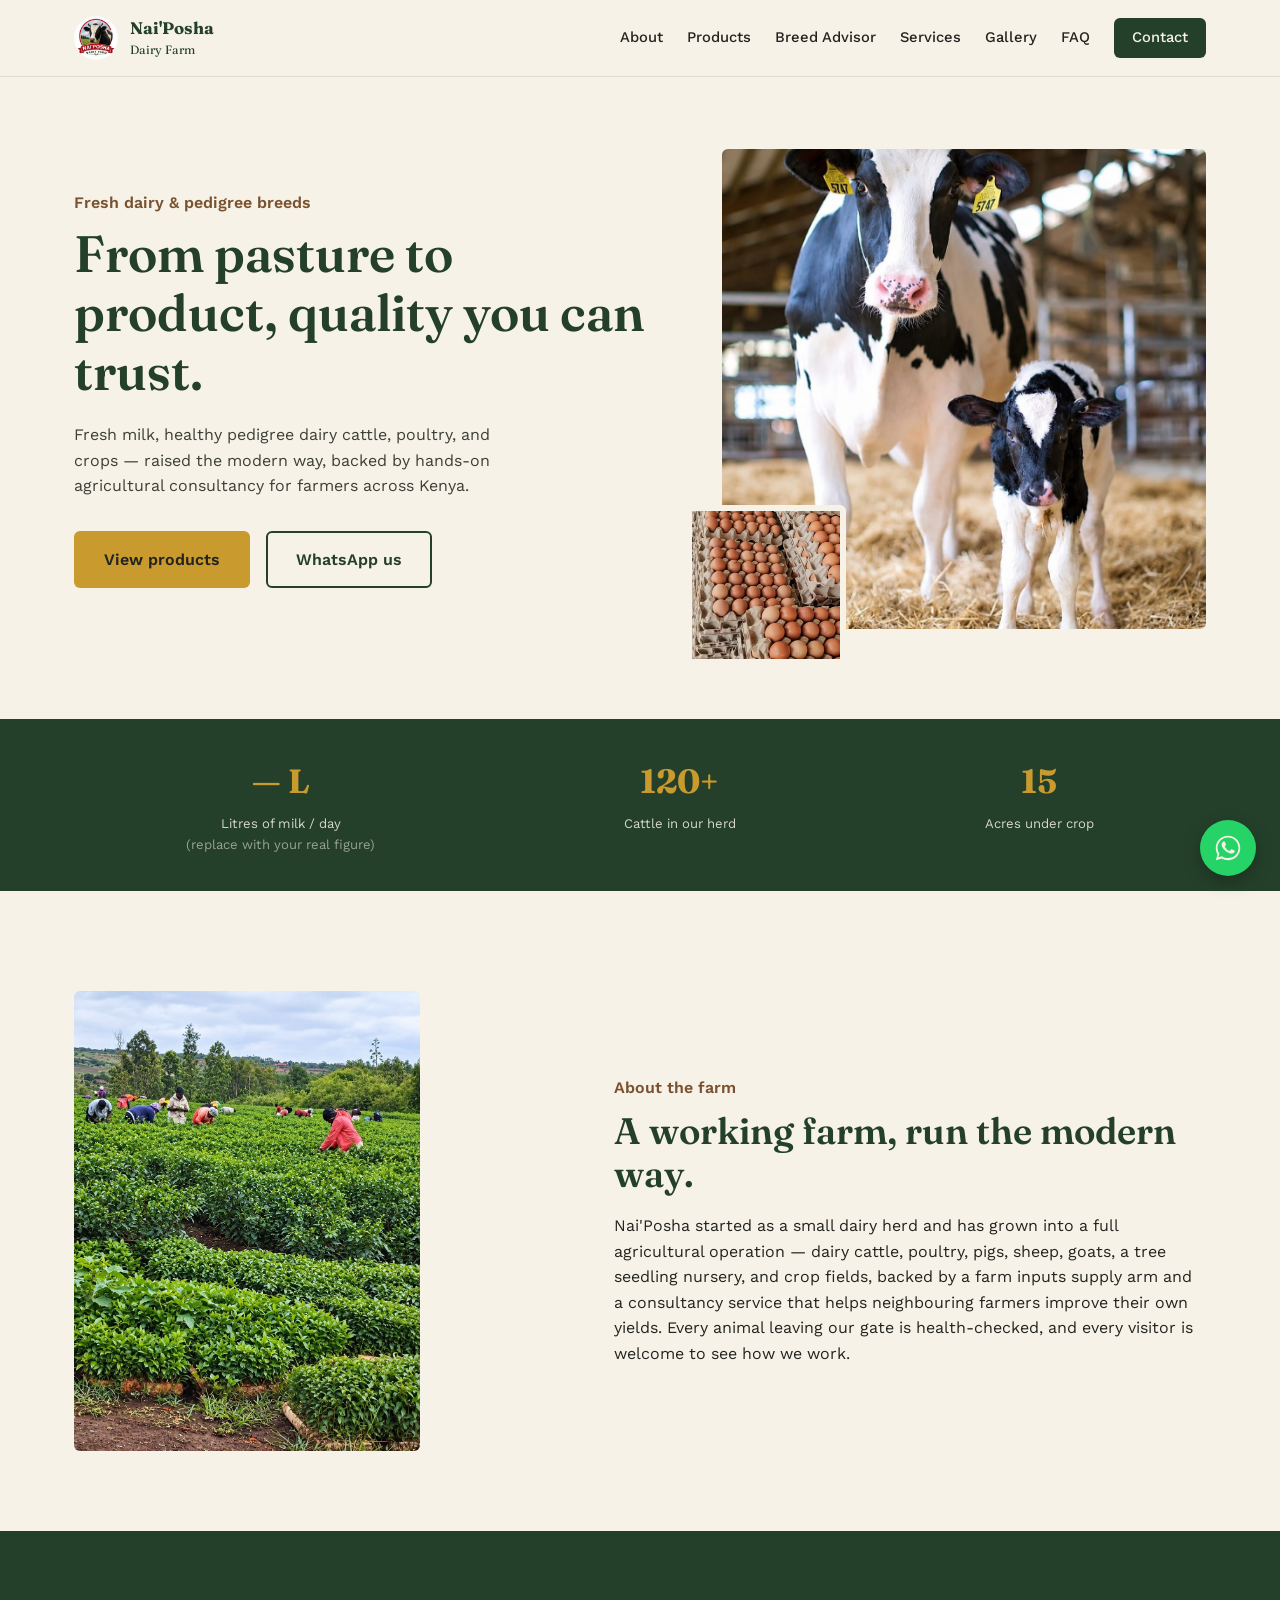
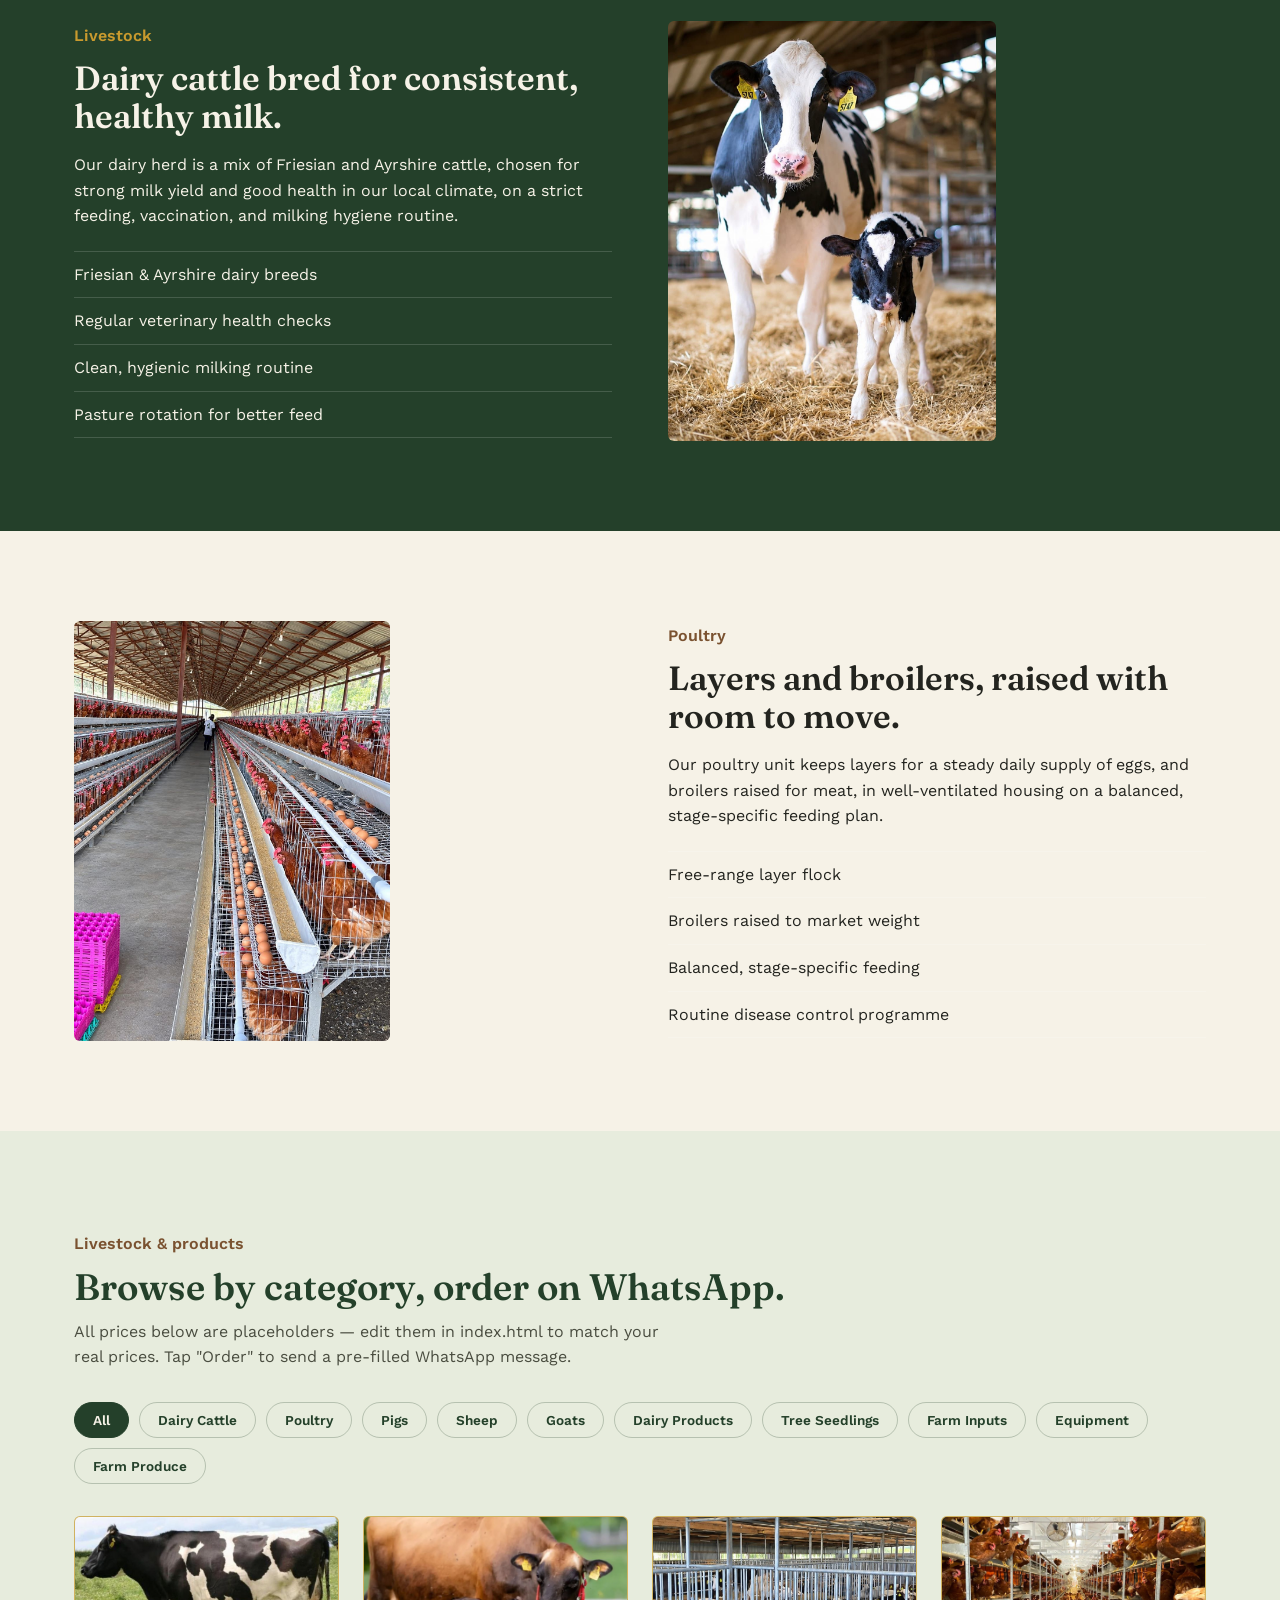
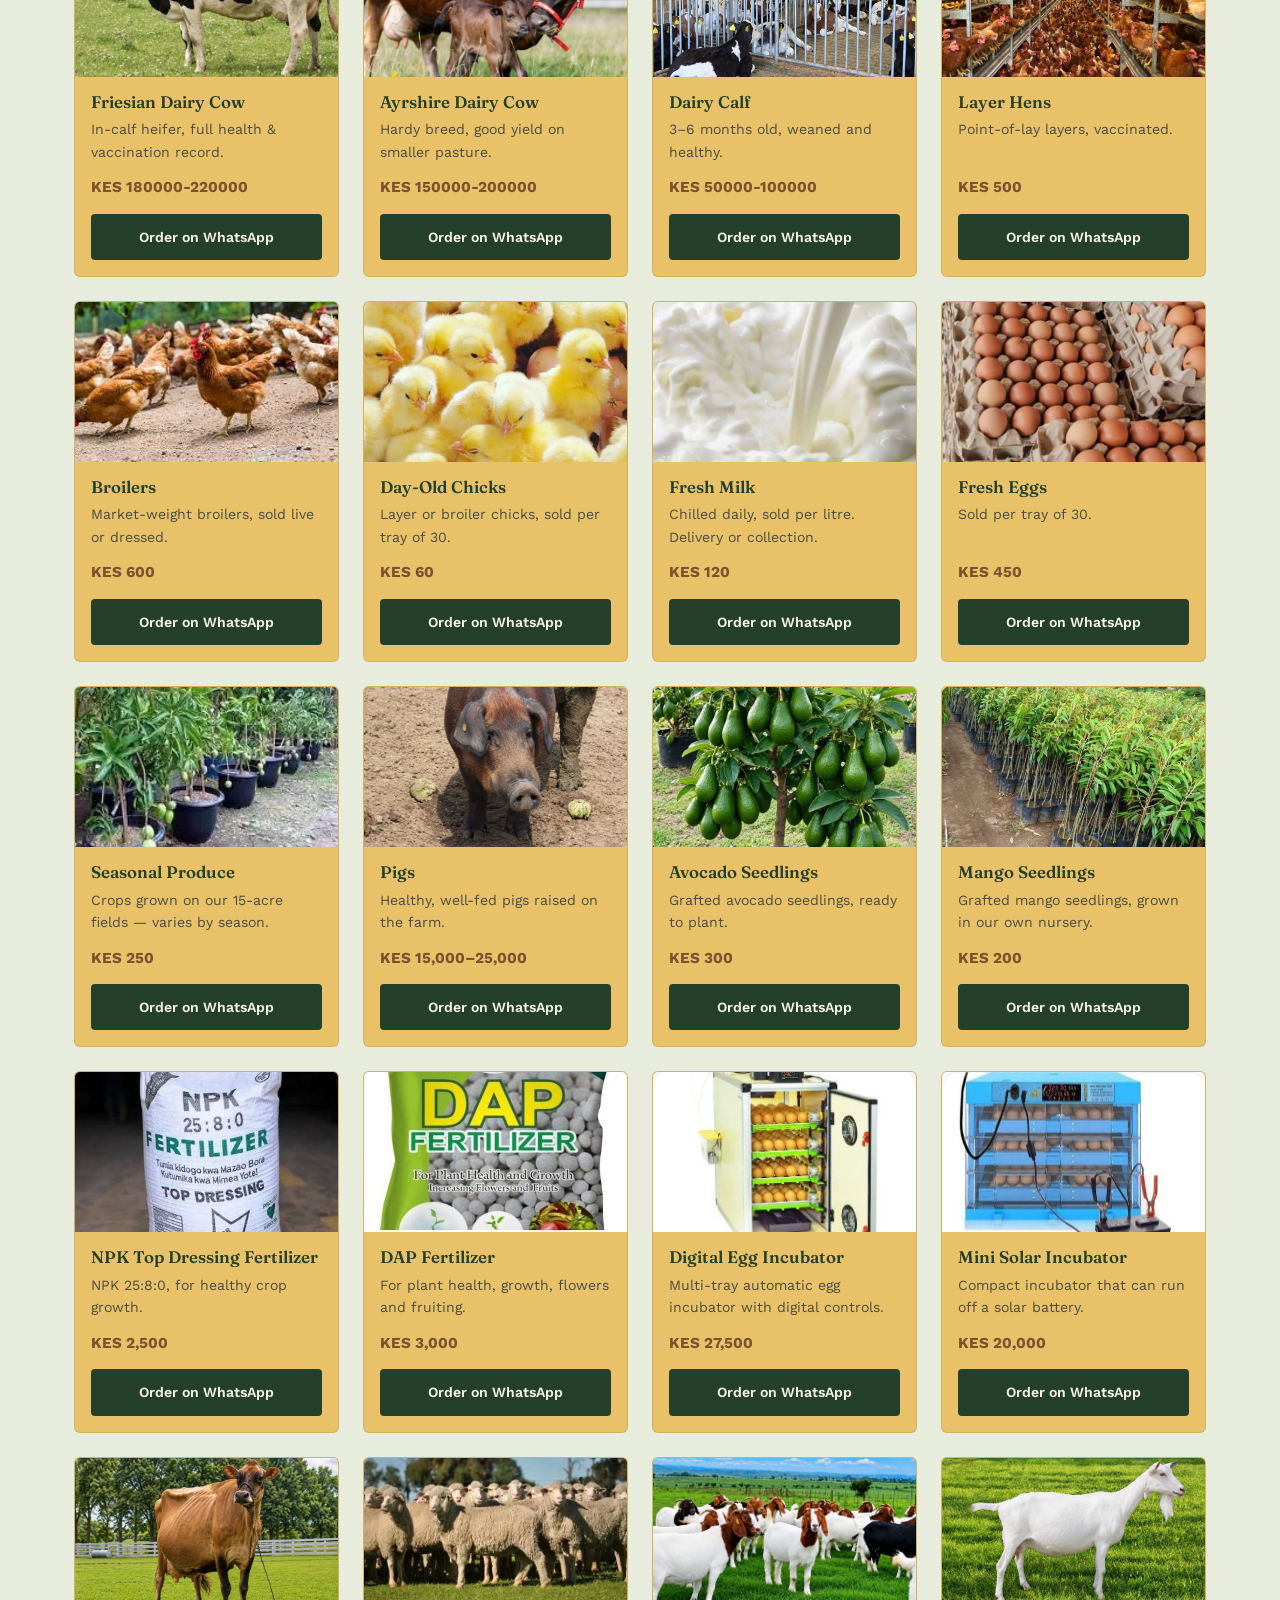
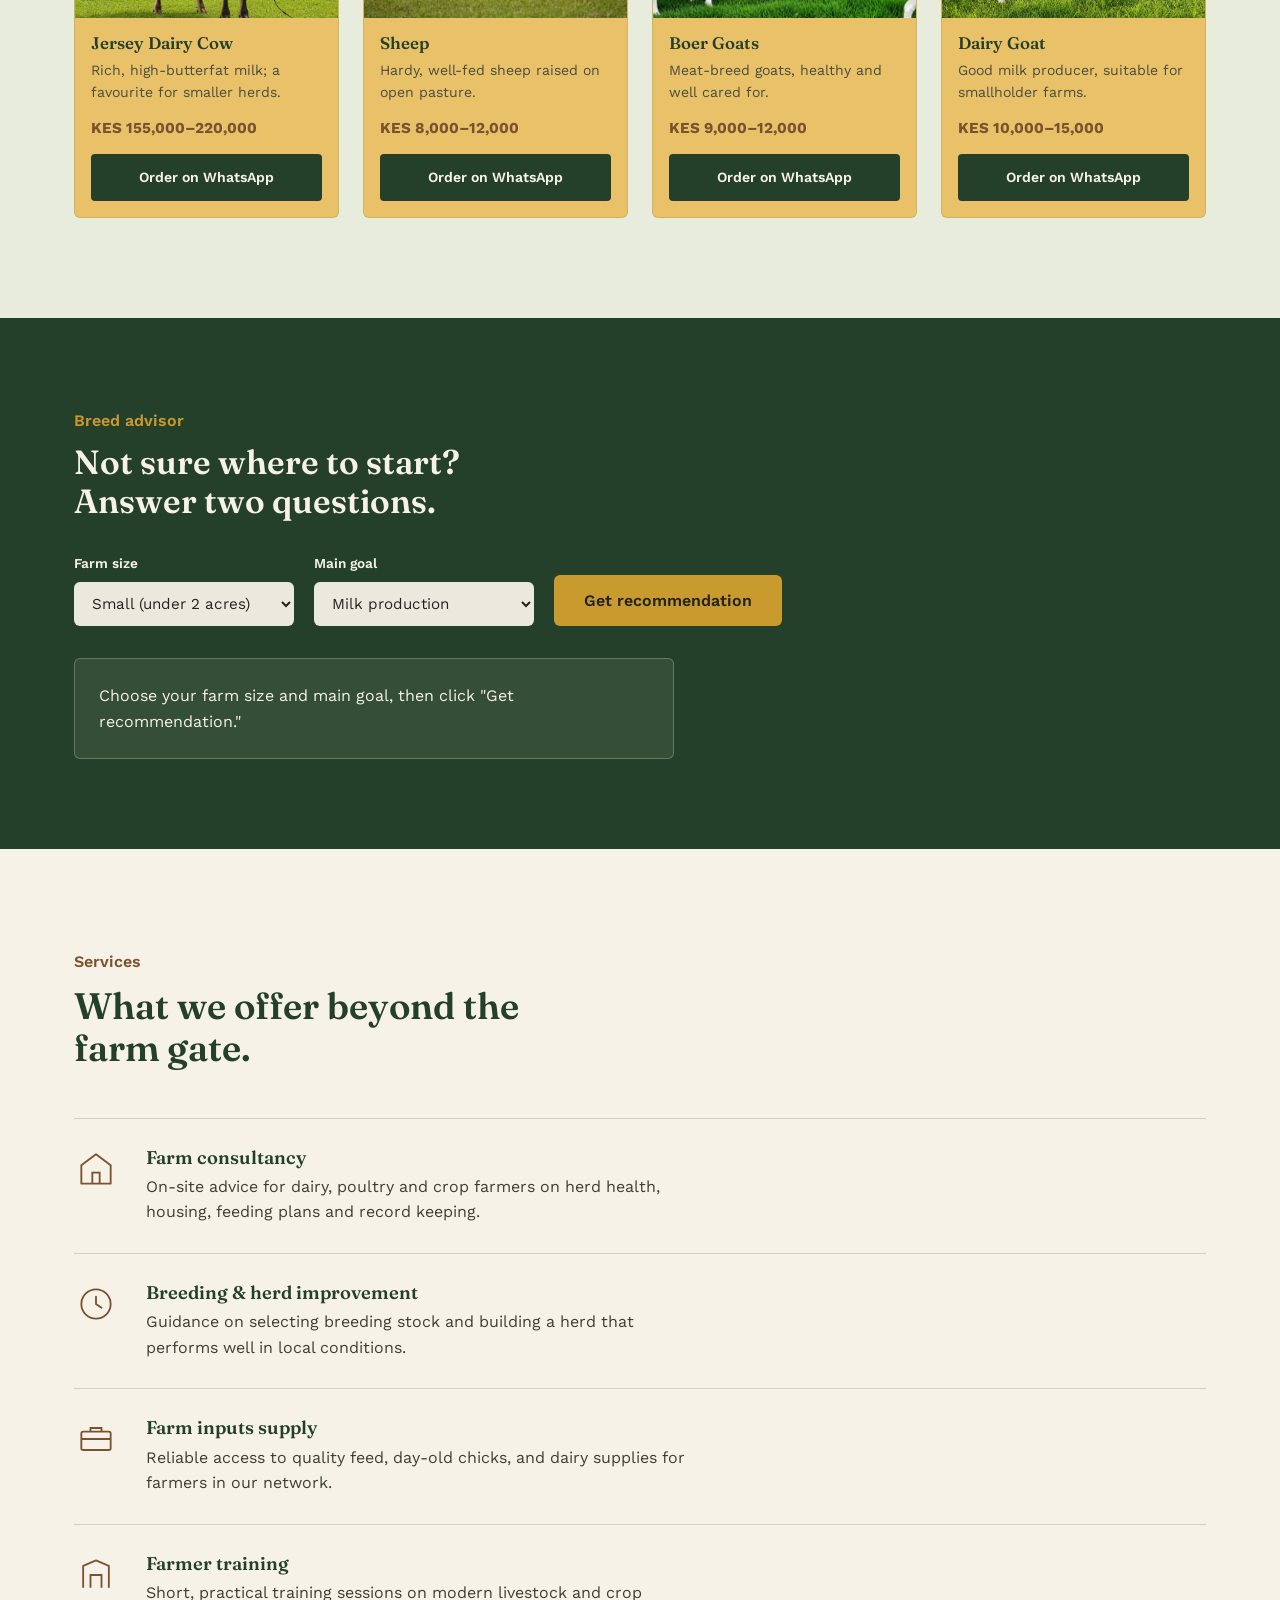
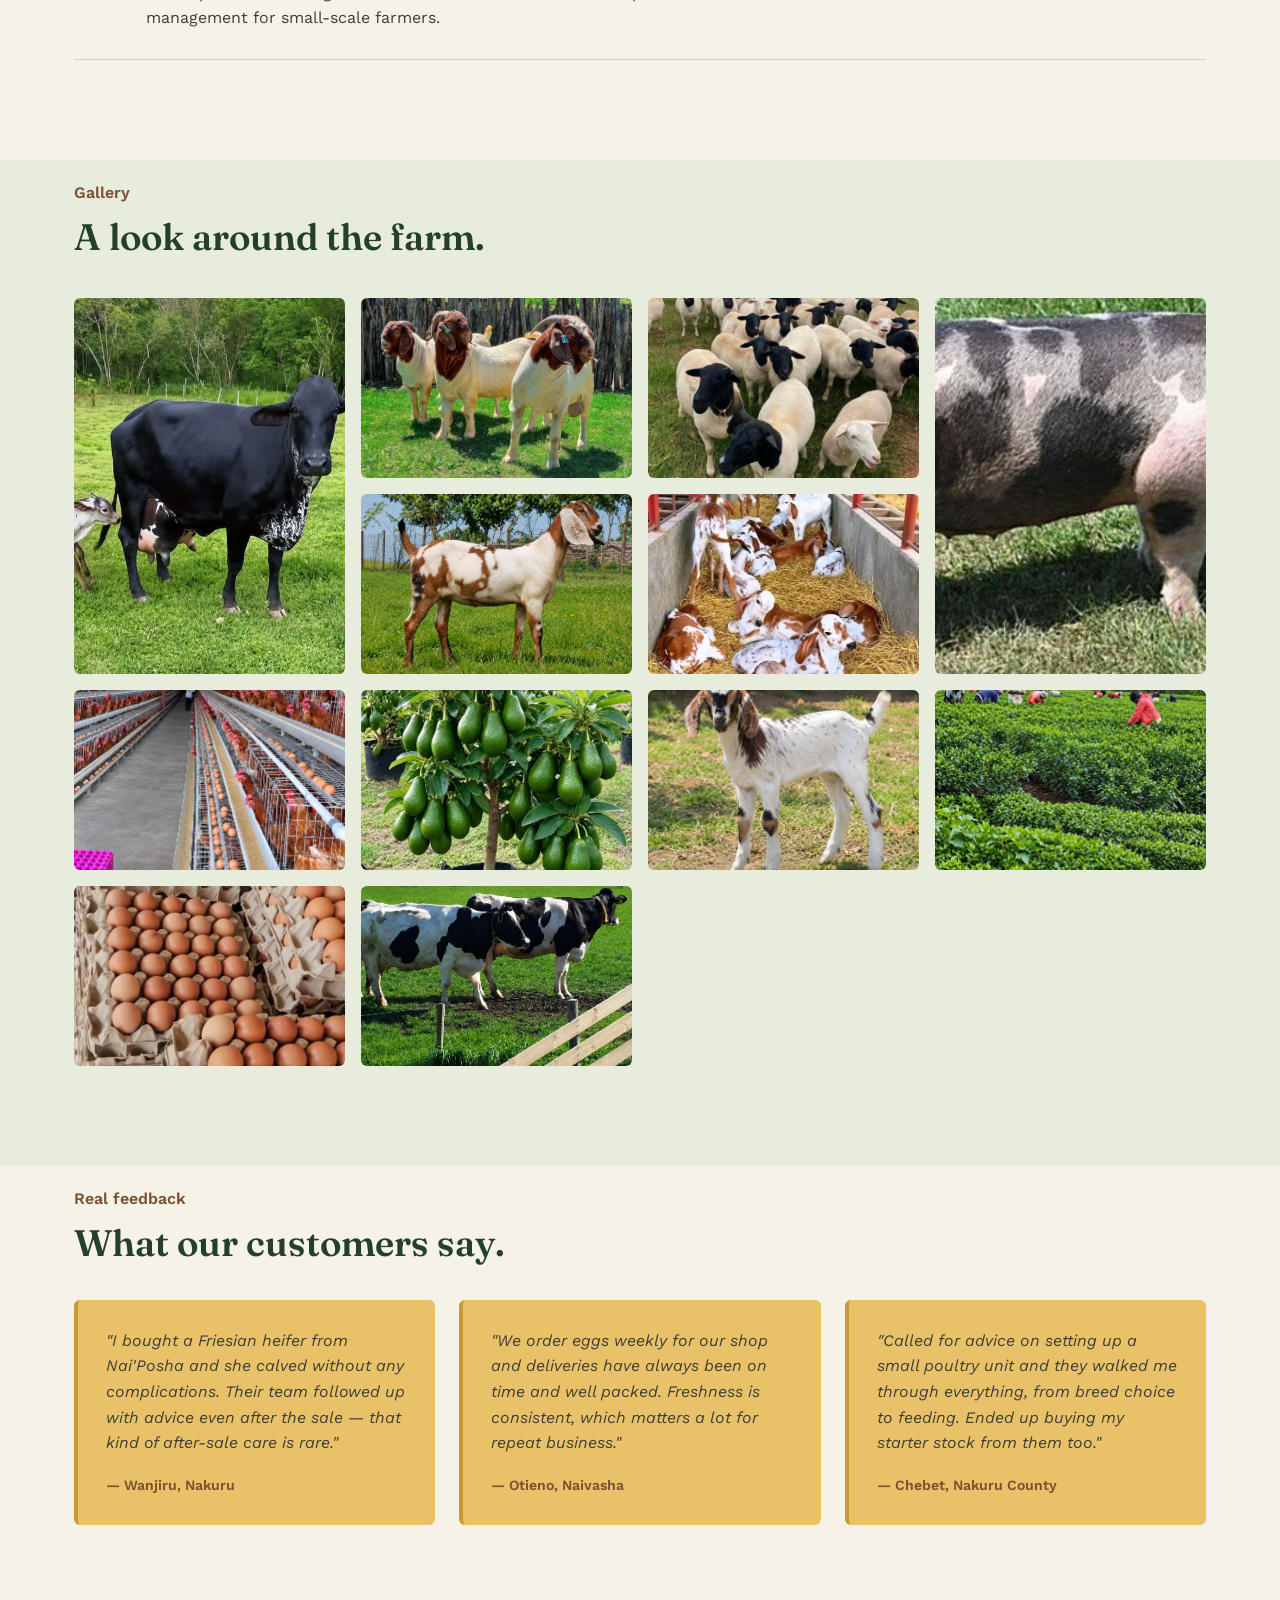
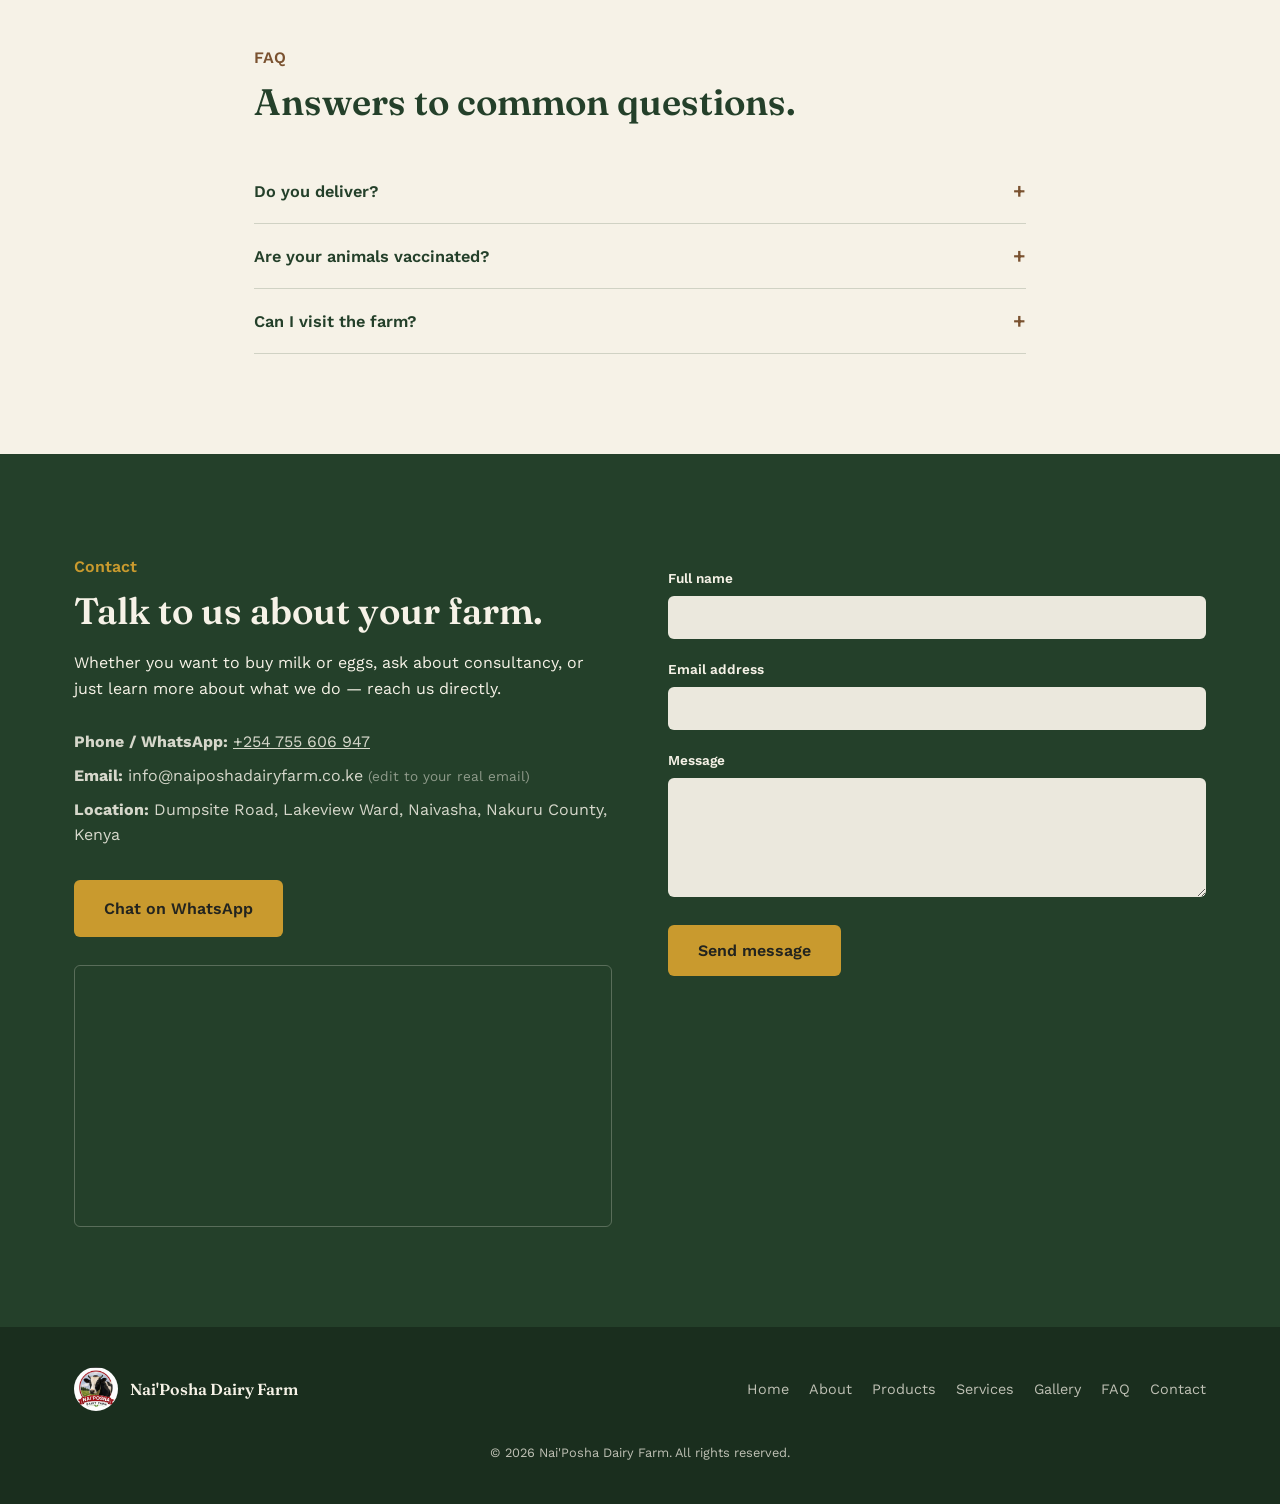
==== index.html @ 7bdbf653 "Add files via upload final update: prices, testimonials, new colors, owner login removed" ====
<!DOCTYPE html>
<html lang="en">
<head>
  <meta charset="UTF-8">
  <meta name="viewport" content="width=device-width, initial-scale=1.0">
  <title>Nai'Posha Dairy Farm — Dairy, Livestock, Poultry & Agricultural Consultancy</title>
  <meta name="description" content="Nai'Posha Dairy Farm: fresh dairy products, pedigree cattle, poultry and agricultural consultancy in Kenya.">

  <link rel="preconnect" href="https://fonts.googleapis.com">
  <link href="https://fonts.googleapis.com/css2?family=Fraunces:opsz,wght@9..144,400;9..144,600;9..144,700&family=Work+Sans:wght@400;500;600&display=swap" rel="stylesheet">

  <link rel="stylesheet" href="styles.css">
  <link rel="icon" type="image/jpeg" href="images/logo.jpg">
</head>
<body>

  <!-- ============ NAVIGATION ============ -->
  <header class="nav" id="nav">
    <div class="nav-inner">
      <a href="#home" class="brand">
        <img src="images/logo.jpg" alt="Nai'Posha Dairy Farm logo" class="brand-logo">
        <span class="brand-name">Nai'Posha<br><small>Dairy Farm</small></span>
      </a>

      <button class="nav-toggle" id="navToggle" aria-label="Open menu" aria-expanded="false">
        <span></span><span></span><span></span>
      </button>

      <nav class="nav-links" id="navLinks">
        <a href="#about">About</a>
        <a href="#products">Products</a>
        <a href="#advisor">Breed Advisor</a>
        <a href="#services">Services</a>
        <a href="#gallery">Gallery</a>
        <a href="#faq">FAQ</a>
        <a href="#contact" class="nav-cta">Contact</a>
      </nav>
    </div>
  </header>

  <!-- ============ HERO + STATS ============ -->
  <section id="home" class="hero">
    <div class="hero-inner">
      <div class="hero-text">
        <p class="kicker">Fresh dairy &amp; pedigree breeds</p>
        <h1>From pasture to product, quality you can trust.</h1>
        <p class="hero-sub">
          Fresh milk, healthy pedigree dairy cattle, poultry, and crops &mdash;
          raised the modern way, backed by hands-on agricultural consultancy for
          farmers across Kenya.
        </p>
        <div class="hero-actions">
          <a href="#products" class="btn btn-primary">View products</a>
          <a href="https://wa.me/254755606947?text=Hi%20Nai'Posha%2C%20I%27d%20like%20to%20enquire" class="btn btn-ghost" target="_blank" rel="noopener">WhatsApp us</a>
        </div>
      </div>

      <div class="hero-media">
        <div class="hero-slideshow" id="heroSlideshow">
          <img class="hero-slide active" src="images/cow-and-calf.jpg" alt="Dairy cow and her calf at Nai'Posha">
          <img class="hero-slide" src="images/poultry-house.jpg" alt="Modern layer poultry house at Nai'Posha">
          <img class="hero-slide" src="images/calf-pen.jpg" alt="Healthy calves resting at Nai'Posha">
          <img class="hero-slide" src="images/hens.jpg" alt="Free-range hens on the farm">
        </div>
        <img class="hero-img-small" src="images/eggs-trays.jpg" alt="Fresh eggs from the farm">
      </div>
    </div>

    <!-- Stats bar: placeholder numbers, clearly marked to edit -->
    <div class="stats-bar">
      <div class="stats-inner">
        <div class="stat-block">
          <span class="stat-num">— L</span>
          <span class="stat-label">Litres of milk / day<br><em>(replace with your real figure)</em></span>
        </div>
        <div class="stat-block">
          <span class="stat-num">120+</span>
          <span class="stat-label">Cattle in our herd</span>
        </div>
        <div class="stat-block">
          <span class="stat-num">15</span>
          <span class="stat-label">Acres under crop</span>
        </div>
      </div>
    </div>
  </section>

  <!-- ============ ABOUT ============ -->
  <section id="about" class="about">
    <div class="about-inner">
      <div class="about-media">
        <img src="images/tea-crop-field.jpg" alt="Farm workers tending crops at Nai'Posha">
      </div>
      <div class="about-text">
        <p class="kicker">About the farm</p>
        <h2>A working farm, run the modern way.</h2>
        <p>
          Nai'Posha started as a small dairy herd and has grown into a full
          agricultural operation &mdash; dairy cattle, poultry, pigs, sheep,
          goats, a tree seedling nursery, and crop fields, backed by a farm
          inputs supply arm and a consultancy service that helps
          neighbouring farmers improve their own yields. Every animal
          leaving our gate is health-checked, and every visitor is welcome
          to see how we work.
        </p>
      </div>
    </div>
  </section>

  <!-- ============ LIVESTOCK (dark band) ============ -->
  <section id="livestock" class="band band-dark">
    <div class="band-inner reverse">
      <div class="band-media">
        <img src="images/cow-and-calf.jpg" alt="Nai'Posha dairy cow with her calf">
      </div>
      <div class="band-text">
        <p class="kicker kicker-light">Livestock</p>
        <h2>Dairy cattle bred for consistent, healthy milk.</h2>
        <p>
          Our dairy herd is a mix of Friesian and Ayrshire cattle, chosen for strong
          milk yield and good health in our local climate, on a strict feeding,
          vaccination, and milking hygiene routine.
        </p>
        <ul class="feature-list">
          <li>Friesian &amp; Ayrshire dairy breeds</li>
          <li>Regular veterinary health checks</li>
          <li>Clean, hygienic milking routine</li>
          <li>Pasture rotation for better feed</li>
        </ul>
      </div>
    </div>
  </section>

  <!-- ============ POULTRY ============ -->
  <section id="poultry" class="band">
    <div class="band-inner">
      <div class="band-media">
        <img src="images/poultry-house.jpg" alt="Nai'Posha layer poultry house">
      </div>
      <div class="band-text">
        <p class="kicker">Poultry</p>
        <h2>Layers and broilers, raised with room to move.</h2>
        <p>
          Our poultry unit keeps layers for a steady daily supply of eggs, and
          broilers raised for meat, in well-ventilated housing on a balanced,
          stage-specific feeding plan.
        </p>
        <ul class="feature-list">
          <li>Free-range layer flock</li>
          <li>Broilers raised to market weight</li>
          <li>Balanced, stage-specific feeding</li>
          <li>Routine disease control programme</li>
        </ul>
      </div>
    </div>
  </section>

  <!-- ============ PRODUCTS ============ -->
  <section id="products" class="products">
    <div class="products-inner">
      <p class="kicker">Livestock &amp; products</p>
      <h2>Browse by category, order on WhatsApp.</h2>
      <p class="section-lead">All prices below are placeholders &mdash; edit them in index.html to match your real prices. Tap "Order" to send a pre-filled WhatsApp message.</p>

      <!-- Category filter tabs -->
      <div class="filter-tabs" id="filterTabs">
        <button class="filter-tab active" data-filter="all">All</button>
        <button class="filter-tab" data-filter="cattle">Dairy Cattle</button>
        <button class="filter-tab" data-filter="poultry">Poultry</button>
        <button class="filter-tab" data-filter="pigs">Pigs</button>
        <button class="filter-tab" data-filter="sheep">Sheep</button>
        <button class="filter-tab" data-filter="goats">Goats</button>
        <button class="filter-tab" data-filter="dairy">Dairy Products</button>
        <button class="filter-tab" data-filter="seedlings">Tree Seedlings</button>
        <button class="filter-tab" data-filter="inputs">Farm Inputs</button>
        <button class="filter-tab" data-filter="equipment">Equipment</button>
        <button class="filter-tab" data-filter="produce">Farm Produce</button>
      </div>

      <div class="product-grid" id="productGrid">

        <div class="product-card" data-category="cattle">
          <img src="images/cow-friesian.jpg" alt="Friesian dairy cow">
          <div class="product-body">
            <h3>Friesian Dairy Cow</h3>
            <p>In-calf heifer, full health &amp; vaccination record.</p>
            <span class="product-price">KES 180000-220000</span>
            <a href="https://wa.me/254755606947?text=Hi%2C%20I%27d%20like%20to%20enquire%20about%20a%20Friesian%20dairy%20cow" target="_blank" rel="noopener" class="product-link">Order on WhatsApp</a>
          </div>
        </div>

        <div class="product-card" data-category="cattle">
          <img src="images/cow-ayrshire.jpg" alt="Ayrshire dairy cow">
          <div class="product-body">
            <h3>Ayrshire Dairy Cow</h3>
            <p>Hardy breed, good yield on smaller pasture.</p>
            <span class="product-price">KES 150000-200000</span>
            <a href="https://wa.me/254755606947?text=Hi%2C%20I%27d%20like%20to%20enquire%20about%20an%20Ayrshire%20dairy%20cow" target="_blank" rel="noopener" class="product-link">Order on WhatsApp</a>
          </div>
        </div>

        <div class="product-card" data-category="cattle">
          <img src="images/calf-pen.jpg" alt="Dairy calves">
          <div class="product-body">
            <h3>Dairy Calf</h3>
            <p>3&ndash;6 months old, weaned and healthy.</p>
            <span class="product-price">KES 50000-100000</span>
            <a href="https://wa.me/254755606947?text=Hi%2C%20I%27d%20like%20to%20enquire%20about%20a%20dairy%20calf" target="_blank" rel="noopener" class="product-link">Order on WhatsApp</a>
          </div>
        </div>

        <div class="product-card" data-category="poultry">
          <img src="images/hens.jpg" alt="Layer chickens">
          <div class="product-body">
            <h3>Layer Hens</h3>
            <p>Point-of-lay layers, vaccinated.</p>
            <span class="product-price">KES 500</span>
            <a href="https://wa.me/254755606947?text=Hi%2C%20I%27d%20like%20to%20order%20layer%20hens" target="_blank" rel="noopener" class="product-link">Order on WhatsApp</a>
          </div>
        </div>

        <div class="product-card" data-category="poultry">
          <img src="images/broilers.jpg" alt="Broiler chickens">
          <div class="product-body">
            <h3>Broilers</h3>
            <p>Market-weight broilers, sold live or dressed.</p>
            <span class="product-price">KES 600</span>
            <a href="https://wa.me/254755606947?text=Hi%2C%20I%27d%20like%20to%20order%20broilers" target="_blank" rel="noopener" class="product-link">Order on WhatsApp</a>
          </div>
        </div>

        <div class="product-card" data-category="poultry">
          <img src="images/chicks.jpg" alt="Day-old chicks">
          <div class="product-body">
            <h3>Day-Old Chicks</h3>
            <p>Layer or broiler chicks, sold per tray of 30.</p>
            <span class="product-price">KES 60</span>
            <a href="https://wa.me/254755606947?text=Hi%2C%20I%27d%20like%20to%20order%20day-old%20chicks" target="_blank" rel="noopener" class="product-link">Order on WhatsApp</a>
          </div>
        </div>

        <div class="product-card" data-category="dairy">
          <img src="images/milk.jpg" alt="Fresh milk">
          <div class="product-body">
            <h3>Fresh Milk</h3>
            <p>Chilled daily, sold per litre. Delivery or collection.</p>
            <span class="product-price">KES 120</span>
            <a href="https://wa.me/254755606947?text=Hi%2C%20I%27d%20like%20to%20order%20fresh%20milk" target="_blank" rel="noopener" class="product-link">Order on WhatsApp</a>
          </div>
        </div>

        <div class="product-card" data-category="dairy">
          <img src="images/eggs-trays.jpg" alt="Fresh eggs by the tray">
          <div class="product-body">
            <h3>Fresh Eggs</h3>
            <p>Sold per tray of 30.</p>
            <span class="product-price">KES 450</span>
            <a href="https://wa.me/254755606947?text=Hi%2C%20I%27d%20like%20to%20order%20eggs" target="_blank" rel="noopener" class="product-link">Order on WhatsApp</a>
          </div>
        </div>

        <div class="product-card" data-category="produce">
          <img src="images/crop-field.webp" alt="Seasonal farm produce">
          <div class="product-body">
            <h3>Seasonal Produce</h3>
            <p>Crops grown on our 15-acre fields &mdash; varies by season.</p>
            <span class="product-price">KES 250</span>
            <a href="https://wa.me/254755606947?text=Hi%2C%20I%27d%20like%20to%20enquire%20about%20farm%20produce" target="_blank" rel="noopener" class="product-link">Order on WhatsApp</a>
          </div>
        </div>

        <div class="product-card" data-category="pigs">
          <img src="images/pig.jpg" alt="Farm pig">
          <div class="product-body">
            <h3>Pigs</h3>
            <p>Healthy, well-fed pigs raised on the farm.</p>
            <span class="product-price">KES 15,000&ndash;25,000</span>
            <a href="https://wa.me/254755606947?text=Hi%2C%20I%27d%20like%20to%20enquire%20about%20pigs" target="_blank" rel="noopener" class="product-link">Order on WhatsApp</a>
          </div>
        </div>

        <div class="product-card" data-category="seedlings">
          <img src="images/avocado-seedling.jpg" alt="Avocado seedling with fruit">
          <div class="product-body">
            <h3>Avocado Seedlings</h3>
            <p>Grafted avocado seedlings, ready to plant.</p>
            <span class="product-price">KES 300</span>
            <a href="https://wa.me/254755606947?text=Hi%2C%20I%27d%20like%20to%20order%20avocado%20seedlings" target="_blank" rel="noopener" class="product-link">Order on WhatsApp</a>
          </div>
        </div>

        <div class="product-card" data-category="seedlings">
          <img src="images/mango-seedlings-rows.jpg" alt="Mango seedlings in nursery bags">
          <div class="product-body">
            <h3>Mango Seedlings</h3>
            <p>Grafted mango seedlings, grown in our own nursery.</p>
            <span class="product-price">KES 200</span>
            <a href="https://wa.me/254755606947?text=Hi%2C%20I%27d%20like%20to%20order%20mango%20seedlings" target="_blank" rel="noopener" class="product-link">Order on WhatsApp</a>
          </div>
        </div>

        <div class="product-card" data-category="inputs">
          <img src="images/fertilizer-npk.jpg" alt="NPK top dressing fertilizer">
          <div class="product-body">
            <h3>NPK Top Dressing Fertilizer</h3>
            <p>NPK 25:8:0, for healthy crop growth.</p>
            <span class="product-price">KES 2,500</span>
            <a href="https://wa.me/254755606947?text=Hi%2C%20I%27d%20like%20to%20order%20NPK%20fertilizer" target="_blank" rel="noopener" class="product-link">Order on WhatsApp</a>
          </div>
        </div>

        <div class="product-card" data-category="inputs">
          <img src="images/fertilizer-dap.jpg" alt="DAP fertilizer">
          <div class="product-body">
            <h3>DAP Fertilizer</h3>
            <p>For plant health, growth, flowers and fruiting.</p>
            <span class="product-price">KES 3,000</span>
            <a href="https://wa.me/254755606947?text=Hi%2C%20I%27d%20like%20to%20order%20DAP%20fertilizer" target="_blank" rel="noopener" class="product-link">Order on WhatsApp</a>
          </div>
        </div>

        <div class="product-card" data-category="equipment">
          <img src="images/incubator-tray.jpg" alt="Digital egg incubator">
          <div class="product-body">
            <h3>Digital Egg Incubator</h3>
            <p>Multi-tray automatic egg incubator with digital controls.</p>
            <span class="product-price">KES 27,500</span>
            <a href="https://wa.me/254755606947?text=Hi%2C%20I%27d%20like%20to%20enquire%20about%20an%20egg%20incubator" target="_blank" rel="noopener" class="product-link">Order on WhatsApp</a>
          </div>
        </div>

        <div class="product-card" data-category="equipment">
          <img src="images/incubator-mini-solar.jpg" alt="Mini solar-powered incubator">
          <div class="product-body">
            <h3>Mini Solar Incubator</h3>
            <p>Compact incubator that can run off a solar battery.</p>
            <span class="product-price">KES 20,000</span>
            <a href="https://wa.me/254755606947?text=Hi%2C%20I%27d%20like%20to%20enquire%20about%20a%20mini%20solar%20incubator" target="_blank" rel="noopener" class="product-link">Order on WhatsApp</a>
          </div>
        </div>

        <div class="product-card" data-category="cattle">
          <img src="images/jersey-cow.jpg" alt="Jersey dairy cow">
          <div class="product-body">
            <h3>Jersey Dairy Cow</h3>
            <p>Rich, high-butterfat milk; a favourite for smaller herds.</p>
            <span class="product-price">KES 155,000&ndash;220,000</span>
            <a href="https://wa.me/254755606947?text=Hi%2C%20I%27d%20like%20to%20enquire%20about%20a%20Jersey%20dairy%20cow" target="_blank" rel="noopener" class="product-link">Order on WhatsApp</a>
          </div>
        </div>

        <div class="product-card" data-category="sheep">
          <img src="images/sheep-flock.jpg" alt="Sheep flock">
          <div class="product-body">
            <h3>Sheep</h3>
            <p>Hardy, well-fed sheep raised on open pasture.</p>
            <span class="product-price">KES 8,000&ndash;12,000</span>
            <a href="https://wa.me/254755606947?text=Hi%2C%20I%27d%20like%20to%20enquire%20about%20sheep" target="_blank" rel="noopener" class="product-link">Order on WhatsApp</a>
          </div>
        </div>

        <div class="product-card" data-category="goats">
          <img src="images/goats-herd-large.jpg" alt="Boer goats">
          <div class="product-body">
            <h3>Boer Goats</h3>
            <p>Meat-breed goats, healthy and well cared for.</p>
            <span class="product-price">KES 9,000&ndash;12,000</span>
            <a href="https://wa.me/254755606947?text=Hi%2C%20I%27d%20like%20to%20enquire%20about%20Boer%20goats" target="_blank" rel="noopener" class="product-link">Order on WhatsApp</a>
          </div>
        </div>

        <div class="product-card" data-category="goats">
          <img src="images/goat-white.jpg" alt="Dairy goat">
          <div class="product-body">
            <h3>Dairy Goat</h3>
            <p>Good milk producer, suitable for smallholder farms.</p>
            <span class="product-price">KES 10,000&ndash;15,000</span>
            <a href="https://wa.me/254755606947?text=Hi%2C%20I%27d%20like%20to%20enquire%20about%20a%20dairy%20goat" target="_blank" rel="noopener" class="product-link">Order on WhatsApp</a>
          </div>
        </div>

      </div>

      <p class="filter-empty" id="filterEmpty" hidden>No items in this category yet &mdash; add more product cards in index.html.</p>
    </div>
  </section>

  <!-- ============ BREED ADVISOR ============ -->
  <section id="advisor" class="advisor band-dark">
    <div class="advisor-inner">
      <p class="kicker kicker-light">Breed advisor</p>
      <h2>Not sure where to start? Answer two questions.</h2>

      <form class="advisor-form" id="advisorForm">
        <div class="advisor-field">
          <label>Farm size</label>
          <select id="farmSize">
            <option value="small">Small (under 2 acres)</option>
            <option value="medium">Medium (2–10 acres)</option>
            <option value="large">Large (over 10 acres)</option>
          </select>
        </div>

        <div class="advisor-field">
          <label>Main goal</label>
          <select id="farmGoal">
            <option value="milk">Milk production</option>
            <option value="meat">Meat production</option>
            <option value="eggs">Eggs / poultry income</option>
            <option value="starting">Just starting out</option>
          </select>
        </div>

        <button type="submit" class="btn btn-primary">Get recommendation</button>
      </form>

      <div class="advisor-result" id="advisorResult">
        Choose your farm size and main goal, then click "Get recommendation."
      </div>
    </div>
  </section>

  <!-- ============ SERVICES ============ -->
  <section id="services" class="services">
    <div class="services-inner">
      <p class="kicker">Services</p>
      <h2>What we offer beyond the farm gate.</h2>

      <div class="service-row">
        <svg class="service-icon" viewBox="0 0 48 48" fill="none"><path d="M8 40V20l16-12 16 12v20H8Z" stroke="currentColor" stroke-width="2" stroke-linejoin="round"/><path d="M20 40V28h8v12" stroke="currentColor" stroke-width="2"/></svg>
        <div>
          <h3>Farm consultancy</h3>
          <p>On-site advice for dairy, poultry and crop farmers on herd health, housing, feeding plans and record keeping.</p>
        </div>
      </div>

      <div class="service-row">
        <svg class="service-icon" viewBox="0 0 48 48" fill="none"><circle cx="24" cy="24" r="16" stroke="currentColor" stroke-width="2"/><path d="M24 16v8l6 4" stroke="currentColor" stroke-width="2" stroke-linecap="round"/></svg>
        <div>
          <h3>Breeding &amp; herd improvement</h3>
          <p>Guidance on selecting breeding stock and building a herd that performs well in local conditions.</p>
        </div>
      </div>

      <div class="service-row">
        <svg class="service-icon" viewBox="0 0 48 48" fill="none"><rect x="8" y="16" width="32" height="20" rx="2" stroke="currentColor" stroke-width="2"/><path d="M8 24h32M18 16v-4h12v4" stroke="currentColor" stroke-width="2"/></svg>
        <div>
          <h3>Farm inputs supply</h3>
          <p>Reliable access to quality feed, day-old chicks, and dairy supplies for farmers in our network.</p>
        </div>
      </div>

      <div class="service-row">
        <svg class="service-icon" viewBox="0 0 48 48" fill="none"><path d="M10 38V14l14-6 14 6v24" stroke="currentColor" stroke-width="2" stroke-linejoin="round"/><path d="M18 38V24h12v14" stroke="currentColor" stroke-width="2"/></svg>
        <div>
          <h3>Farmer training</h3>
          <p>Short, practical training sessions on modern livestock and crop management for small-scale farmers.</p>
        </div>
      </div>
    </div>
  </section>

  <!-- ============ GALLERY ============ -->
  <section id="gallery" class="gallery">
    <div class="gallery-inner">
      <p class="kicker">Gallery</p>
      <h2>A look around the farm.</h2>

      <div class="gallery-grid" id="galleryGrid">
        <button class="gallery-item span-tall"><img src="images/cow-calf-black.jpg" alt="Dairy cow with her calf"></button>
        <button class="gallery-item"><img src="images/goats-trio.jpg" alt="Boer goats"></button>
        <button class="gallery-item"><img src="images/sheep-dorper-flock.jpg" alt="Flock of Dorper sheep"></button>
        <button class="gallery-item span-tall"><img src="images/pig-spotted.jpg" alt="Spotted pig on the farm"></button>
        <button class="gallery-item"><img src="images/goat-brown-white.jpg" alt="Dairy goat"></button>
        <button class="gallery-item"><img src="images/calves-group.jpg" alt="Group of young calves resting"></button>
        <button class="gallery-item"><img src="images/poultry-house.jpg" alt="Layer poultry house"></button>
        <button class="gallery-item"><img src="images/avocado-seedling.jpg" alt="Avocado tree with fruit"></button>
        <button class="gallery-item"><img src="images/goat-kid.jpg" alt="Young goat kid"></button>
        <button class="gallery-item"><img src="images/tea-crop-field.jpg" alt="Farm workers tending crops"></button>
        <button class="gallery-item"><img src="images/eggs-trays.jpg" alt="Fresh eggs by the tray"></button>
        <button class="gallery-item"><img src="images/cattle-close-fence.jpg" alt="Dairy cattle at the fence line"></button>
      </div>
    </div>
  </section>

  <!-- ============ TESTIMONIALS (placeholder — replace with real reviews) ============ -->
  <section id="testimonials" class="testimonials">
    <div class="testimonials-inner">
      <p class="kicker">Real feedback</p>
      <h2>What our customers say.</h2>

      <!-- NOTE TO SELF: these are example quotes, not real customer reviews.
           Swap the text and names below for real feedback from your own
           customers as you collect it (a WhatsApp message can become a quote). -->
      <div class="testimonial-grid">
        <blockquote class="testimonial-card">
          <p>"I bought a Friesian heifer from Nai'Posha and she calved without any complications. Their team followed up with advice even after the sale — that kind of after-sale care is rare."</p>
          <cite>— Wanjiru, Nakuru</cite>
        </blockquote>
        <blockquote class="testimonial-card">
          <p>"We order eggs weekly for our shop and deliveries have always been on time and well packed. Freshness is consistent, which matters a lot for repeat business."</p>
          <cite>— Otieno, Naivasha</cite>
        </blockquote>
        <blockquote class="testimonial-card">
          <p>"Called for advice on setting up a small poultry unit and they walked me through everything, from breed choice to feeding. Ended up buying my starter stock from them too."</p>
          <cite>— Chebet, Nakuru County</cite>
        </blockquote>
      </div>
    </div>
  </section>

  <!-- ============ FAQ ============ -->
  <section id="faq" class="faq">
    <div class="faq-inner">
      <p class="kicker">FAQ</p>
      <h2>Answers to common questions.</h2>

      <div class="faq-item">
        <button class="faq-question">Do you deliver? <span class="faq-plus">+</span></button>
        <div class="faq-answer"><p>Edit this answer with your real delivery area and any costs involved.</p></div>
      </div>
      <div class="faq-item">
        <button class="faq-question">Are your animals vaccinated? <span class="faq-plus">+</span></button>
        <div class="faq-answer"><p>Edit this answer to describe your actual health and vaccination routine.</p></div>
      </div>
      <div class="faq-item">
        <button class="faq-question">Can I visit the farm? <span class="faq-plus">+</span></button>
        <div class="faq-answer"><p>Edit this answer with your real visiting hours or appointment process.</p></div>
      </div>
    </div>
  </section>

  <!-- ============ CONTACT ============ -->
  <section id="contact" class="contact band-dark">
    <div class="contact-inner">
      <div class="contact-text">
        <p class="kicker kicker-light">Contact</p>
        <h2>Talk to us about your farm.</h2>
        <p>
          Whether you want to buy milk or eggs, ask about consultancy, or just
          learn more about what we do &mdash; reach us directly.
        </p>

        <div class="contact-info">
          <p><strong>Phone / WhatsApp:</strong> <a href="tel:+254755606947">+254 755 606 947</a></p>
          <p><strong>Email:</strong> info@naiposhadairyfarm.co.ke <em>(edit to your real email)</em></p>
          <p><strong>Location:</strong> Dumpsite Road, Lakeview Ward, Naivasha, Nakuru County, Kenya</p>
        </div>

        <a href="https://wa.me/254755606947?text=Hi%20Nai'Posha%2C%20I%27d%20like%20to%20get%20in%20touch" class="btn btn-primary" target="_blank" rel="noopener" style="margin-top: 24px;">Chat on WhatsApp</a>

        <div class="map-embed">
          <iframe
            src="https://www.google.com/maps?q=Dumpsite+Road,+Lakeview+Ward,+Naivasha,+Nakuru+County,+Kenya&output=embed"
            width="100%" height="260" style="border:0;" allowfullscreen="" loading="lazy"
            referrerpolicy="no-referrer-when-downgrade" title="Nai'Posha Dairy Farm location map">
          </iframe>
        </div>
      </div>

      <form class="contact-form" id="contactForm">
        <label for="name">Full name</label>
        <input type="text" id="name" name="name" required>

        <label for="email">Email address</label>
        <input type="email" id="email" name="email" required>

        <label for="message">Message</label>
        <textarea id="message" name="message" rows="5" required></textarea>

        <button type="submit" class="btn btn-primary">Send message</button>
        <p class="form-status" id="formStatus"></p>
      </form>
    </div>
  </section>

  <!-- ============ FOOTER ============ -->
  <footer class="site-footer">
    <div class="footer-inner">
      <div class="footer-brand">
        <img src="images/logo.jpg" alt="Nai'Posha Dairy Farm logo" class="brand-logo">
        <span>Nai'Posha Dairy Farm</span>
      </div>
      <nav class="footer-links">
        <a href="#home">Home</a>
        <a href="#about">About</a>
        <a href="#products">Products</a>
        <a href="#services">Services</a>
        <a href="#gallery">Gallery</a>
        <a href="#faq">FAQ</a>
        <a href="#contact">Contact</a>
      </nav>
      <p class="footer-copy">&copy; <span id="year"></span> Nai'Posha Dairy Farm. All rights reserved.</p>
    </div>
  </footer>

  <!-- ============ GALLERY LIGHTBOX (hidden until an image is clicked) ============ -->
  <div class="lightbox" id="lightbox" hidden>
    <button class="lightbox-close" id="lightboxClose" aria-label="Close">&times;</button>
    <button class="lightbox-prev" id="lightboxPrev" aria-label="Previous image">&#10094;</button>
    <img class="lightbox-img" id="lightboxImg" src="" alt="">
    <button class="lightbox-next" id="lightboxNext" aria-label="Next image">&#10095;</button>
  </div>

  <!-- ============ FLOATING WHATSAPP BUTTON ============ -->
  <a href="https://wa.me/254755606947?text=Hi%20Nai'Posha%2C%20I%27d%20like%20to%20enquire"
     class="whatsapp-float" target="_blank" rel="noopener" aria-label="Chat on WhatsApp">
    <svg viewBox="0 0 32 32" fill="currentColor" width="28" height="28">
      <path d="M16 2C8.3 2 2 8.3 2 16c0 2.6.7 5.1 2 7.3L2 30l6.9-1.9c2.1 1.2 4.5 1.8 7.1 1.8 7.7 0 14-6.3 14-14S23.7 2 16 2zm0 25.5c-2.3 0-4.5-.6-6.4-1.8l-.5-.3-4.1 1.1 1.1-4-.3-.5C4.6 20 4 18 4 16 4 9.4 9.4 4 16 4s12 5.4 12 12-5.4 11.5-12 11.5zm6.6-8.9c-.4-.2-2.1-1-2.4-1.2-.3-.1-.6-.2-.8.2-.2.3-.9 1.2-1.1 1.5-.2.2-.4.3-.8.1-.4-.2-1.6-.6-3-1.9-1.1-1-1.9-2.2-2.1-2.6-.2-.4 0-.6.2-.8.2-.2.4-.4.6-.7.2-.2.3-.4.4-.6.1-.3.1-.5 0-.7-.1-.2-.8-2-1.1-2.7-.3-.7-.6-.6-.8-.6h-.7c-.2 0-.6.1-1 .4-.3.4-1.3 1.3-1.3 3.1s1.3 3.6 1.5 3.9c.2.2 2.6 4 6.4 5.5.9.4 1.6.6 2.1.7.9.3 1.7.2 2.3.1.7-.1 2.1-.9 2.4-1.7.3-.8.3-1.5.2-1.7-.1-.1-.3-.2-.7-.4z"/>
    </svg>
  </a>

  <!-- ============ BACK TO TOP BUTTON ============ -->
  <button class="back-to-top" id="backToTop" aria-label="Back to top" hidden>&uarr;</button>

  <script src="script.js"></script>
</body>
</html>
---- styles.css ----
/* =========================================================
   1. DESIGN TOKENS
   ========================================================= */
:root {
  --green-deep: #24402A;
  --green-mid:  #4C7A45;
  --cream:      #F6F2E7;
  --brown-soil: #7A5230;
  --gold-wheat: #C99A2E;
  --charcoal:   #23241F;
  --card-bg:    #E8C168;
  --green-mist: #E7ECDD;

  --font-display: 'Fraunces', serif;
  --font-body: 'Work Sans', sans-serif;

  --max-width: 1180px;
  --radius: 6px;
}

/* =========================================================
   2. RESET
   ========================================================= */
* { box-sizing: border-box; margin: 0; padding: 0; }
html { scroll-behavior: smooth; }
body {
  font-family: var(--font-body);
  color: var(--charcoal);
  background: var(--cream);
  line-height: 1.6;
  -webkit-font-smoothing: antialiased;
}
img { max-width: 100%; display: block; }
a { color: inherit; text-decoration: none; }
h1, h2, h3 { font-family: var(--font-display); font-weight: 600; line-height: 1.15; }

/* =========================================================
   3. SHARED HELPERS
   ========================================================= */
.kicker { font-weight: 600; color: var(--brown-soil); margin-bottom: 10px; }
.kicker-light { color: var(--gold-wheat); }
.section-lead { max-width: 60ch; color: #4a4d40; margin-top: 10px; }

.btn {
  display: inline-block;
  padding: 14px 28px;
  border-radius: var(--radius);
  font-weight: 600;
  font-family: var(--font-body);
  border: 2px solid transparent;
  transition: transform 0.15s ease, background 0.15s ease;
  cursor: pointer;
  font-size: 1rem;
}
.btn:hover { transform: translateY(-2px); }
.btn-primary { background: var(--gold-wheat); color: var(--charcoal); }
.btn-primary:hover { background: #b98a25; }
.btn-ghost { border-color: var(--cream); color: var(--cream); }
.btn-ghost:hover { background: rgba(246, 242, 231, 0.12); }
.hero .btn-ghost { border-color: var(--green-deep); color: var(--green-deep); }
.hero .btn-ghost:hover { background: rgba(36, 64, 42, 0.08); }

/* =========================================================
   4. NAVIGATION
   ========================================================= */
.nav { position: sticky; top: 0; z-index: 100; background: var(--cream); border-bottom: 1px solid rgba(36, 64, 42, 0.12); }
.nav-inner { max-width: var(--max-width); margin: 0 auto; padding: 16px 24px; display: flex; align-items: center; justify-content: space-between; }
.brand { display: flex; align-items: center; gap: 12px; }
.brand-mark { display: flex; align-items: center; justify-content: center; width: 42px; height: 42px; border-radius: 50%; background: var(--green-deep); color: var(--cream); font-family: var(--font-display); font-weight: 700; }
.brand-logo { width: 44px; height: 44px; border-radius: 50%; object-fit: cover; }
.brand-name { font-family: var(--font-display); font-weight: 700; font-size: 1.05rem; color: var(--green-deep); line-height: 1.2; }
.brand-name small { font-weight: 400; font-size: 0.75rem; }
.nav-links { display: flex; align-items: center; gap: 24px; font-size: 0.92rem; font-weight: 500; }
.nav-links a:hover { color: var(--green-mid); }
.nav-cta { background: var(--green-deep); color: var(--cream) !important; padding: 8px 18px; border-radius: var(--radius); }
.nav-cta:hover { background: var(--green-mid); }
.nav-toggle { display: none; flex-direction: column; gap: 5px; background: none; border: none; cursor: pointer; padding: 6px; }
.nav-toggle span { width: 24px; height: 2px; background: var(--green-deep); }

/* =========================================================
   5. HERO + STATS BAR
   ========================================================= */
.hero-inner { max-width: var(--max-width); margin: 0 auto; padding: 72px 24px 0; display: grid; grid-template-columns: 1.1fr 0.9fr; gap: 56px; align-items: center; }
.hero-text h1 { font-size: clamp(2.1rem, 4vw, 3.2rem); color: var(--green-deep); margin-top: 8px; }
.hero-sub { margin-top: 20px; max-width: 46ch; color: #3d3f36; }
.hero-actions { margin-top: 32px; display: flex; gap: 16px; flex-wrap: wrap; }
.hero-media { position: relative; }
.hero-slideshow { position: relative; width: 100%; height: 480px; border-radius: var(--radius); overflow: hidden; }
.hero-slide {
  position: absolute; inset: 0; width: 100%; height: 100%; object-fit: cover;
  opacity: 0; transition: opacity 1.2s ease;
}
.hero-slide.active { opacity: 1; }
.hero-img-small { position: absolute; bottom: -36px; left: -36px; width: 160px; height: 160px; object-fit: cover; border-radius: var(--radius); border: 6px solid var(--cream); z-index: 2; }

.stats-bar { background: var(--green-deep); margin-top: 90px; }
.stats-inner { max-width: var(--max-width); margin: 0 auto; padding: 36px 24px; display: flex; justify-content: space-around; flex-wrap: wrap; gap: 24px; }
.stat-block { display: flex; flex-direction: column; align-items: center; text-align: center; color: var(--cream); }
.stat-num { font-family: var(--font-display); font-size: 2.1rem; font-weight: 700; color: var(--gold-wheat); }
.stat-label { font-size: 0.82rem; margin-top: 4px; opacity: 0.85; }
.stat-label em { font-style: normal; opacity: 0.65; }

/* =========================================================
   6. ABOUT
   ========================================================= */
.about-inner { max-width: var(--max-width); margin: 0 auto; padding: 100px 24px 80px; display: grid; grid-template-columns: 0.9fr 1.1fr; gap: 56px; align-items: center; }
.about-media img { border-radius: var(--radius); height: 460px; object-fit: cover; }
.about-text h2 { font-size: clamp(1.7rem, 3vw, 2.3rem); color: var(--green-deep); margin-bottom: 18px; }

/* =========================================================
   7. LIVESTOCK / POULTRY BANDS
   ========================================================= */
.band-dark { background: var(--green-deep); color: var(--cream); }
.band-inner { max-width: var(--max-width); margin: 0 auto; padding: 90px 24px; display: grid; grid-template-columns: 1fr 1fr; gap: 56px; align-items: center; }
.band-inner.reverse { direction: rtl; }
.band-inner.reverse > * { direction: ltr; }
.band-media img { border-radius: var(--radius); height: 420px; object-fit: cover; }
.band-text h2 { font-size: clamp(1.6rem, 3vw, 2.1rem); margin-bottom: 16px; }
.band-dark .band-text h2 { color: var(--cream); }
.poultry .band-text h2 { color: var(--green-deep); }
.feature-list { margin-top: 22px; list-style: none; }
.feature-list li { padding: 10px 0; border-top: 1px solid rgba(255, 255, 255, 0.15); }
.poultry .feature-list li { border-top-color: rgba(36, 64, 42, 0.15); }
.feature-list li:last-child { border-bottom: 1px solid rgba(255, 255, 255, 0.15); }
.poultry .feature-list li:last-child { border-bottom-color: rgba(36, 64, 42, 0.15); }

/* =========================================================
   8. PRODUCTS
   ========================================================= */
.products { background: var(--green-mist); }
.products-inner { max-width: var(--max-width); margin: 0 auto; padding: 100px 24px; }
.products-inner h2 { font-size: clamp(1.7rem, 3vw, 2.3rem); color: var(--green-deep); margin: 8px 0 4px; }

.filter-tabs { display: flex; flex-wrap: wrap; gap: 10px; margin-top: 32px; }
.filter-tab {
  padding: 9px 18px;
  border-radius: 999px;
  border: 1px solid rgba(36, 64, 42, 0.25);
  background: transparent;
  color: var(--green-deep);
  font-family: var(--font-body);
  font-size: 0.85rem;
  font-weight: 600;
  cursor: pointer;
  transition: background 0.15s ease, color 0.15s ease;
}
.filter-tab:hover { background: rgba(36, 64, 42, 0.08); }
.filter-tab.active { background: var(--green-deep); color: var(--cream); border-color: var(--green-deep); }

.product-grid { display: grid; grid-template-columns: repeat(4, 1fr); gap: 24px; margin-top: 32px; }
.product-card { background: var(--card-bg); border-radius: var(--radius); overflow: hidden; border: 1px solid rgba(36, 64, 42, 0.12); display: flex; flex-direction: column; transition: transform 0.15s ease, box-shadow 0.15s ease; }
.product-card:hover { transform: translateY(-4px); box-shadow: 0 10px 24px rgba(36, 64, 42, 0.12); }
.product-card img { height: 160px; object-fit: cover; width: 100%; }
.product-body { padding: 16px; display: flex; flex-direction: column; flex-grow: 1; }
.product-card h3 { font-size: 1.05rem; color: var(--green-deep); margin-bottom: 6px; }
.product-card p { font-size: 0.88rem; color: #4a4d40; margin-bottom: 12px; flex-grow: 1; }
.product-price { display: block; font-weight: 700; color: var(--brown-soil); margin-bottom: 14px; font-size: 0.95rem; }
.product-price em { font-style: normal; font-weight: 400; opacity: 0.55; font-size: 0.78rem; }
.product-link { display: block; text-align: center; padding: 12px; background: var(--green-deep); color: var(--cream); font-weight: 600; font-size: 0.88rem; border-radius: 4px; }
.product-link:hover { background: var(--green-mid); }
.filter-empty { text-align: center; margin-top: 32px; color: #6b6e5f; }

/* =========================================================
   9. BREED ADVISOR
   ========================================================= */
.advisor-inner { max-width: var(--max-width); margin: 0 auto; padding: 90px 24px; }
.advisor-inner h2 { font-size: clamp(1.6rem, 3vw, 2.1rem); margin: 8px 0 32px; max-width: 22ch; }
.advisor-form { display: flex; gap: 20px; flex-wrap: wrap; align-items: flex-end; }
.advisor-field { display: flex; flex-direction: column; gap: 8px; min-width: 220px; }
.advisor-field label { font-size: 0.85rem; font-weight: 600; }
.advisor-field select {
  padding: 12px 14px;
  border-radius: var(--radius);
  border: none;
  background: rgba(246, 242, 231, 0.95);
  color: var(--charcoal);
  font-family: var(--font-body);
  font-size: 0.95rem;
}
.advisor-result {
  margin-top: 32px;
  padding: 24px;
  background: rgba(246, 242, 231, 0.08);
  border: 1px solid rgba(246, 242, 231, 0.25);
  border-radius: var(--radius);
  max-width: 60ch;
}

/* =========================================================
   10. SERVICES
   ========================================================= */
.services-inner { max-width: var(--max-width); margin: 0 auto; padding: 100px 24px; }
.services-inner h2 { font-size: clamp(1.7rem, 3vw, 2.3rem); color: var(--green-deep); margin-bottom: 48px; max-width: 20ch; }
.service-row { display: flex; gap: 28px; align-items: flex-start; padding: 28px 0; border-top: 1px solid rgba(36, 64, 42, 0.18); }
.service-row:last-child { border-bottom: 1px solid rgba(36, 64, 42, 0.18); }
.service-icon { width: 44px; height: 44px; flex-shrink: 0; color: var(--brown-soil); }
.service-row h3 { font-size: 1.15rem; color: var(--green-deep); margin-bottom: 6px; }
.service-row p { max-width: 55ch; color: #3d3f36; }

.map-embed { margin-top: 28px; border-radius: var(--radius); overflow: hidden; border: 1px solid rgba(246, 242, 231, 0.25); }
.map-embed iframe { display: block; }

/* =========================================================
   11. GALLERY
   ========================================================= */
.gallery { background: var(--green-mist); }
.gallery-inner { max-width: var(--max-width); margin: 0 auto; padding: 20px 24px 100px; }
.gallery-inner h2 { font-size: clamp(1.7rem, 3vw, 2.3rem); color: var(--green-deep); margin-bottom: 40px; }
.gallery-grid { display: grid; grid-template-columns: repeat(4, 1fr); grid-auto-rows: 180px; gap: 16px; }
.gallery-item { padding: 0; border: none; background: none; cursor: pointer; border-radius: var(--radius); overflow: hidden; }
.gallery-item img { width: 100%; height: 100%; object-fit: cover; display: block; transition: transform 0.2s ease; }
.gallery-item:hover img { transform: scale(1.05); }
.gallery-item.span-tall { grid-row: span 2; }

/* =========================================================
   GALLERY LIGHTBOX
   ========================================================= */
.lightbox {
  position: fixed;
  inset: 0;
  background: rgba(15, 20, 12, 0.92);
  z-index: 1000;
  display: flex;
  align-items: center;
  justify-content: center;
}
.lightbox[hidden] {
  display: none;
}
.lightbox-img { max-width: 88vw; max-height: 85vh; object-fit: contain; border-radius: 4px; }
.lightbox-close, .lightbox-prev, .lightbox-next {
  position: absolute;
  background: rgba(246, 242, 231, 0.12);
  border: none;
  color: var(--cream);
  cursor: pointer;
  border-radius: 50%;
  width: 44px;
  height: 44px;
  font-size: 1.3rem;
  display: flex;
  align-items: center;
  justify-content: center;
}
.lightbox-close:hover, .lightbox-prev:hover, .lightbox-next:hover { background: rgba(246, 242, 231, 0.25); }
.lightbox-close { top: 20px; right: 20px; }
.lightbox-prev { left: 20px; top: 50%; transform: translateY(-50%); }
.lightbox-next { right: 20px; top: 50%; transform: translateY(-50%); }

/* =========================================================
   FLOATING WHATSAPP BUTTON
   ========================================================= */
.whatsapp-float {
  position: fixed;
  bottom: 24px;
  right: 24px;
  width: 56px;
  height: 56px;
  background: #25D366;
  color: var(--cream);
  border-radius: 50%;
  display: flex;
  align-items: center;
  justify-content: center;
  box-shadow: 0 6px 18px rgba(0, 0, 0, 0.25);
  z-index: 900;
  transition: transform 0.15s ease;
}
.whatsapp-float:hover { transform: scale(1.08); }

/* =========================================================
   BACK TO TOP BUTTON
   ========================================================= */
.back-to-top {
  position: fixed;
  bottom: 24px;
  right: 90px;
  width: 44px;
  height: 44px;
  background: var(--green-deep);
  color: var(--cream);
  border: none;
  border-radius: 50%;
  font-size: 1.1rem;
  cursor: pointer;
  box-shadow: 0 6px 18px rgba(0, 0, 0, 0.2);
  z-index: 900;
  transition: transform 0.15s ease, opacity 0.15s ease;
}
.back-to-top:hover { transform: translateY(-3px); }

/* =========================================================
   12. TESTIMONIALS
   ========================================================= */
.testimonials-inner { max-width: var(--max-width); margin: 0 auto; padding: 20px 24px 100px; }
.testimonials-inner h2 { font-size: clamp(1.7rem, 3vw, 2.3rem); color: var(--green-deep); margin: 8px 0 4px; }
.testimonial-grid { display: grid; grid-template-columns: repeat(3, 1fr); gap: 24px; margin-top: 36px; }
.testimonial-card { background: var(--card-bg); border-radius: var(--radius); padding: 28px; border-left: 4px solid var(--gold-wheat); }
.testimonial-card p { font-style: italic; color: #3d3f36; margin-bottom: 16px; }
.testimonial-card cite { font-style: normal; font-weight: 600; color: var(--brown-soil); font-size: 0.88rem; }

/* =========================================================
   13. FAQ
   ========================================================= */
.faq-inner { max-width: 820px; margin: 0 auto; padding: 20px 24px 100px; }
.faq-inner h2 { font-size: clamp(1.7rem, 3vw, 2.3rem); color: var(--green-deep); margin: 8px 0 36px; }
.faq-item { border-bottom: 1px solid rgba(36, 64, 42, 0.18); }
.faq-question {
  width: 100%;
  display: flex;
  justify-content: space-between;
  align-items: center;
  background: none;
  border: none;
  padding: 20px 0;
  font-family: var(--font-body);
  font-size: 1.02rem;
  font-weight: 600;
  color: var(--green-deep);
  cursor: pointer;
  text-align: left;
}
.faq-plus { font-size: 1.3rem; color: var(--brown-soil); transition: transform 0.2s ease; }
.faq-item.open .faq-plus { transform: rotate(45deg); }
.faq-answer { max-height: 0; overflow: hidden; transition: max-height 0.25s ease; }
.faq-item.open .faq-answer { max-height: 200px; }
.faq-answer p { padding-bottom: 20px; color: #4a4d40; max-width: 60ch; }

/* =========================================================
   14. CONTACT
   ========================================================= */
.contact-inner { max-width: var(--max-width); margin: 0 auto; padding: 100px 24px; display: grid; grid-template-columns: 1fr 1fr; gap: 56px; }
.contact-text h2 { font-size: clamp(1.7rem, 3vw, 2.3rem); margin-bottom: 18px; }
.contact-info { margin-top: 28px; }
.contact-info p { margin-bottom: 8px; color: rgba(246, 242, 231, 0.85); }
.contact-info a { text-decoration: underline; }
.contact-info em { font-style: normal; opacity: 0.6; font-size: 0.85rem; }

.contact-form { display: flex; flex-direction: column; gap: 6px; }
.contact-form label { font-size: 0.85rem; font-weight: 600; margin-top: 14px; }
.contact-form input, .contact-form textarea {
  font-family: var(--font-body);
  font-size: 1rem;
  padding: 12px 14px;
  border-radius: var(--radius);
  border: none;
  background: rgba(246, 242, 231, 0.95);
  color: var(--charcoal);
  resize: vertical;
}
.contact-form input:focus, .contact-form textarea:focus { outline: 3px solid var(--gold-wheat); }
.contact-form button { margin-top: 22px; align-self: flex-start; }
.form-status { margin-top: 14px; font-size: 0.9rem; color: var(--gold-wheat); }

/* =========================================================
   15. FOOTER
   ========================================================= */
.site-footer { background: #1a2e1e; color: rgba(246, 242, 231, 0.75); }
.footer-inner { max-width: var(--max-width); margin: 0 auto; padding: 40px 24px; display: flex; flex-wrap: wrap; align-items: center; justify-content: space-between; gap: 20px; }
.footer-brand { display: flex; align-items: center; gap: 12px; color: var(--cream); font-family: var(--font-display); font-weight: 600; }
.footer-links { display: flex; gap: 20px; flex-wrap: wrap; font-size: 0.9rem; }
.footer-links a:hover { color: var(--gold-wheat); }
.footer-copy { width: 100%; text-align: center; font-size: 0.8rem; margin-top: 12px; }

/* =========================================================
   16. ACCESSIBILITY
   ========================================================= */
@media (prefers-reduced-motion: reduce) {
  html { scroll-behavior: auto; }
  .btn, .faq-plus, .faq-answer { transition: none; }
}

/* =========================================================
   17. RESPONSIVE RULES
   ========================================================= */
@media (max-width: 900px) {
  .hero-inner, .about-inner, .band-inner, .contact-inner { grid-template-columns: 1fr; }
  .band-inner.reverse { direction: ltr; }
  .hero-media { order: -1; }
  .hero-img-small { display: none; }
  .gallery-grid { grid-template-columns: repeat(2, 1fr); }
  .product-grid { grid-template-columns: repeat(2, 1fr); }
  .testimonial-grid { grid-template-columns: 1fr; }
}

@media (max-width: 480px) {
  .gallery-grid { grid-template-columns: 1fr 1fr; grid-auto-rows: 140px; }
  .product-grid { grid-template-columns: 1fr; }
  .whatsapp-float { width: 50px; height: 50px; bottom: 16px; right: 16px; }
  .back-to-top { width: 40px; height: 40px; bottom: 16px; right: 76px; }
  .lightbox-prev, .lightbox-next { width: 38px; height: 38px; }
}

@media (max-width: 700px) {
  .nav-toggle { display: flex; }
  .nav-links {
    position: absolute; top: 100%; left: 0; right: 0;
    background: var(--cream); flex-direction: column; align-items: flex-start;
    gap: 0; padding: 8px 24px 20px; border-bottom: 1px solid rgba(36, 64, 42, 0.12);
    display: none;
  }
  .nav-links.open { display: flex; }
  .nav-links a { padding: 12px 0; width: 100%; }
  .product-grid { grid-template-columns: 1fr; }
  .advisor-form { flex-direction: column; align-items: stretch; }
}
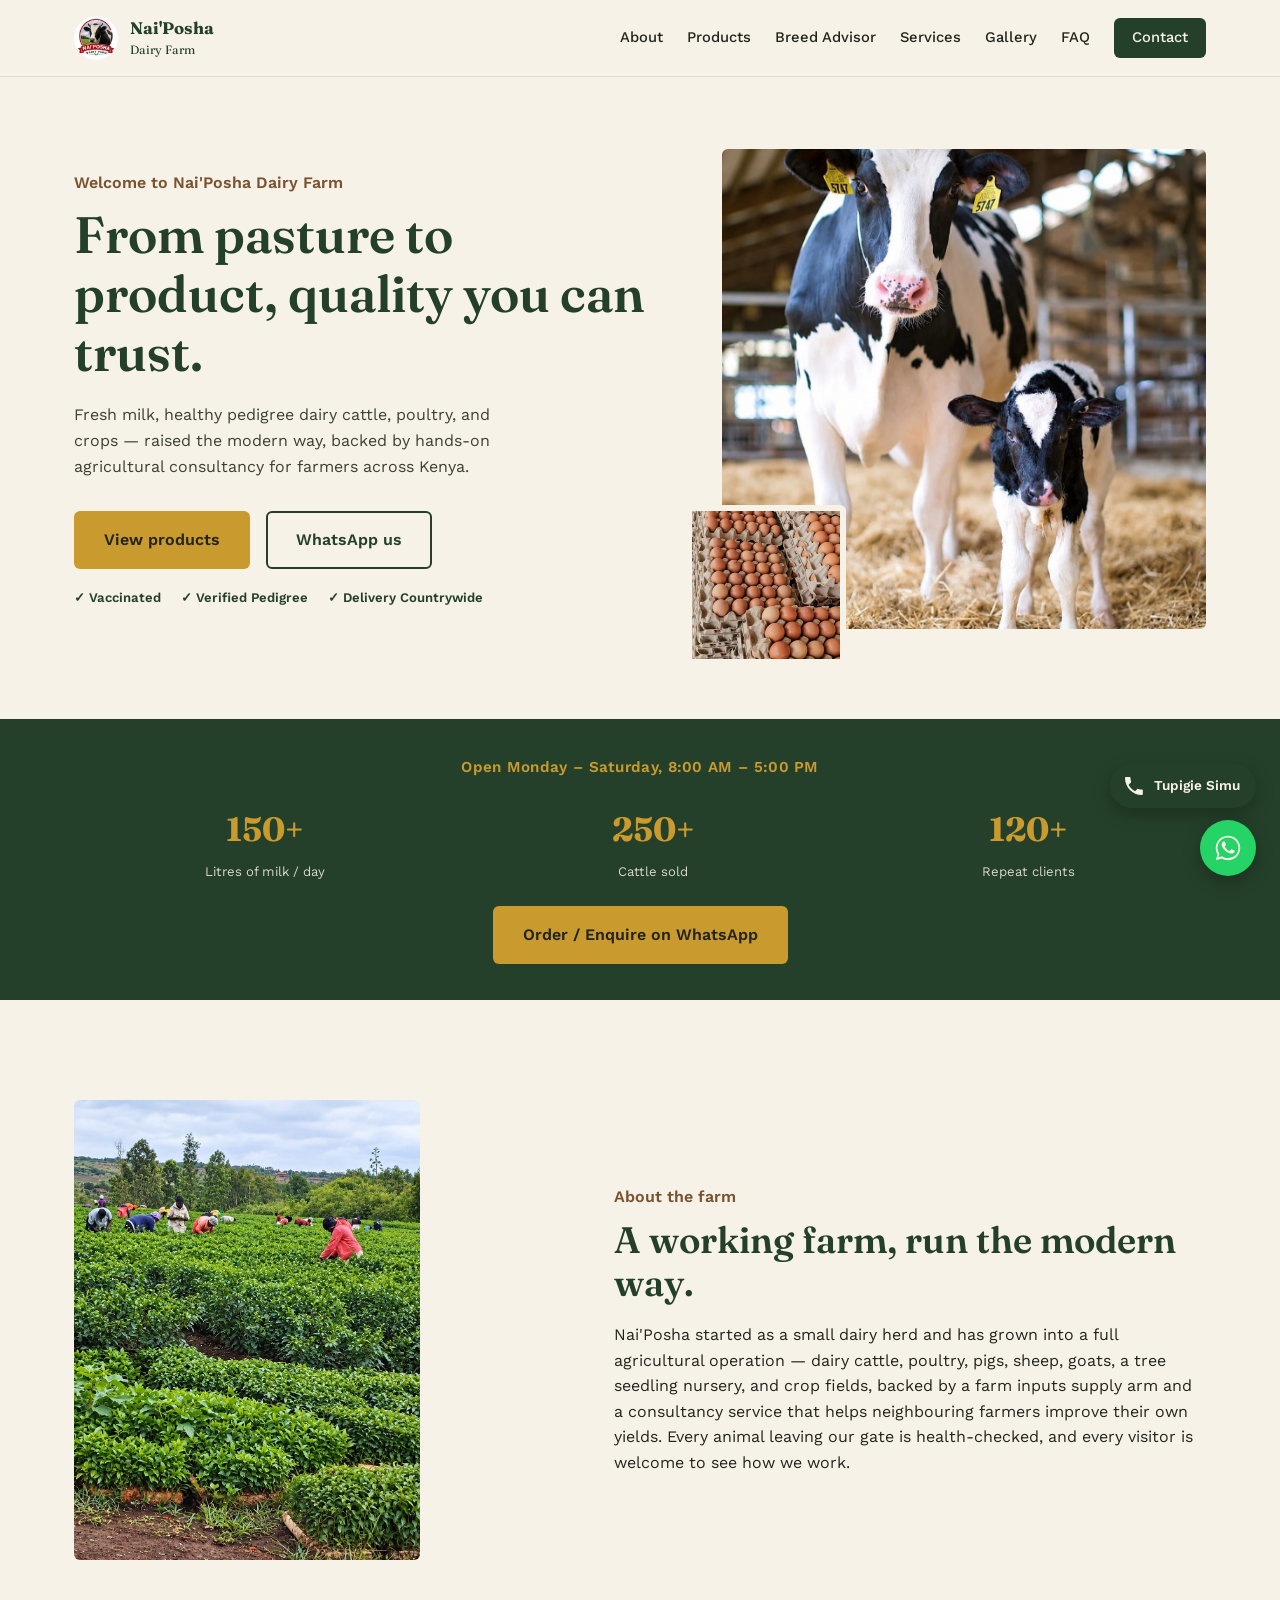
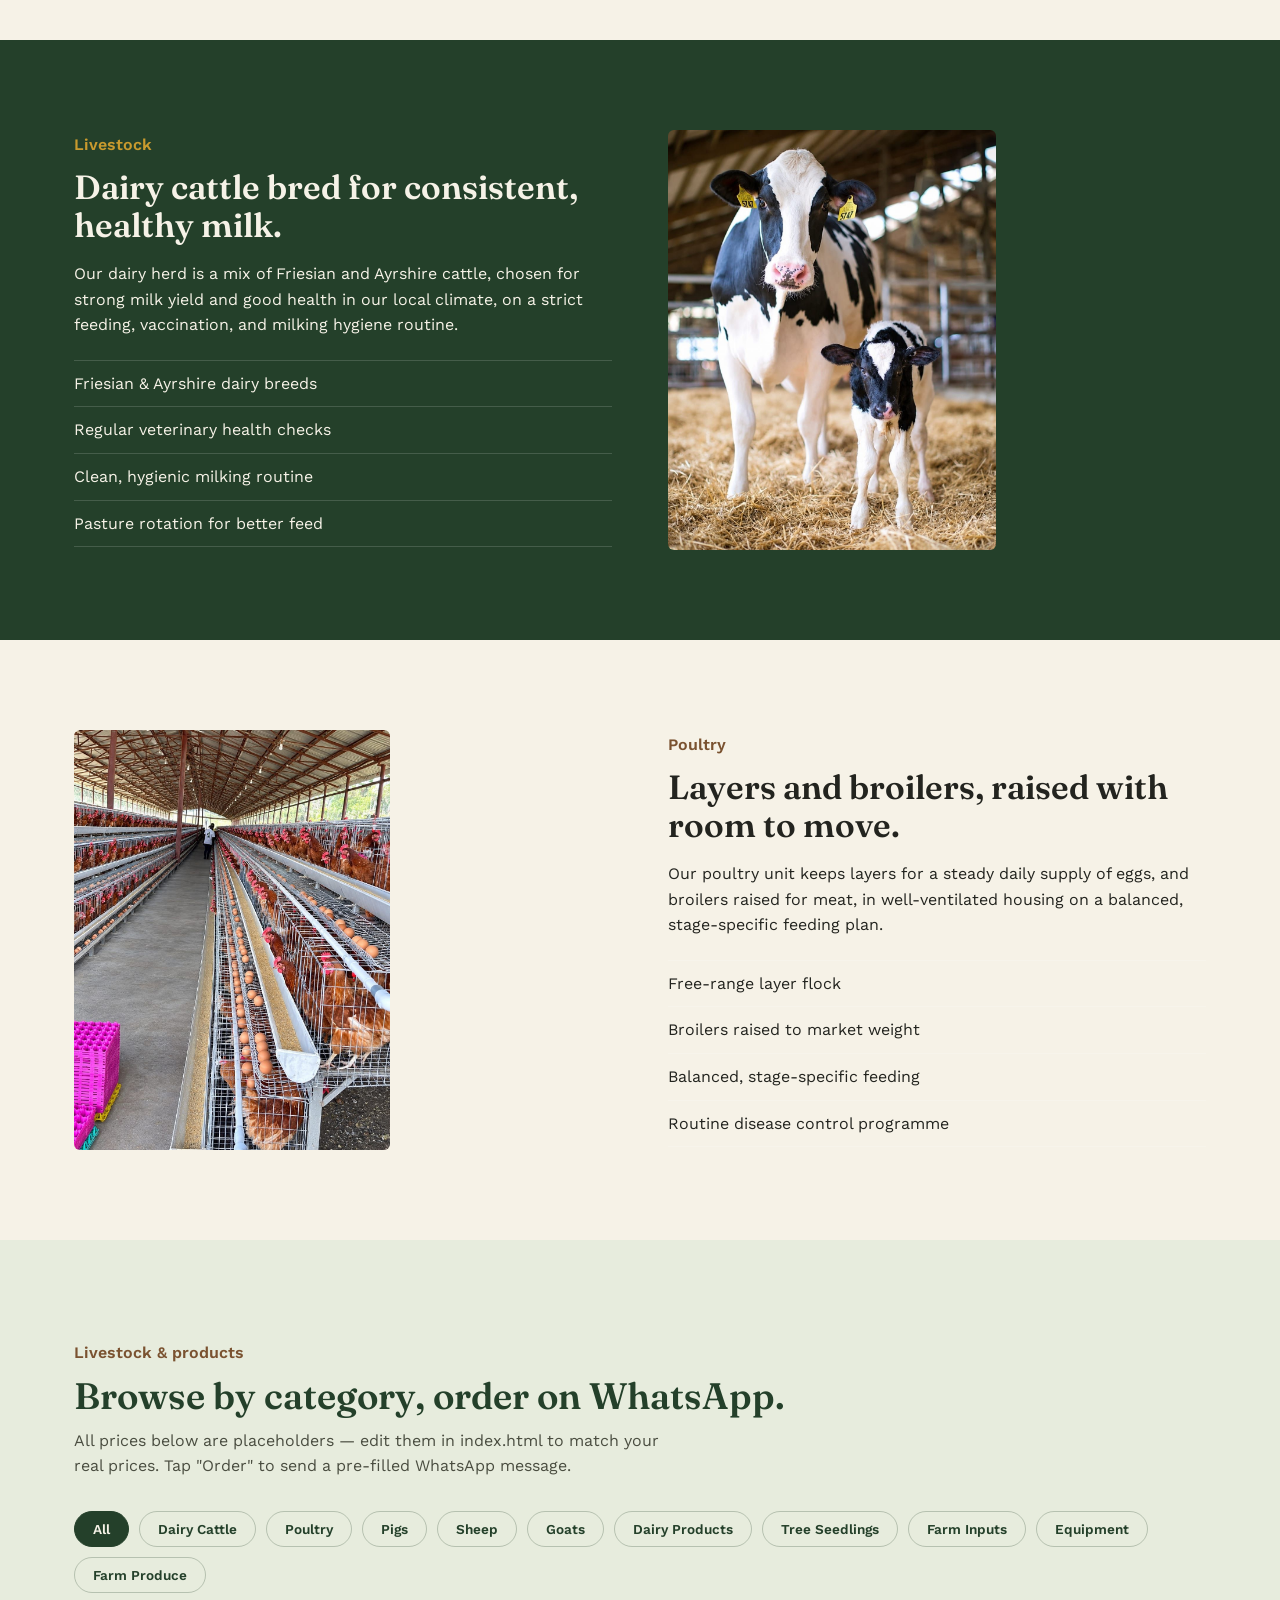
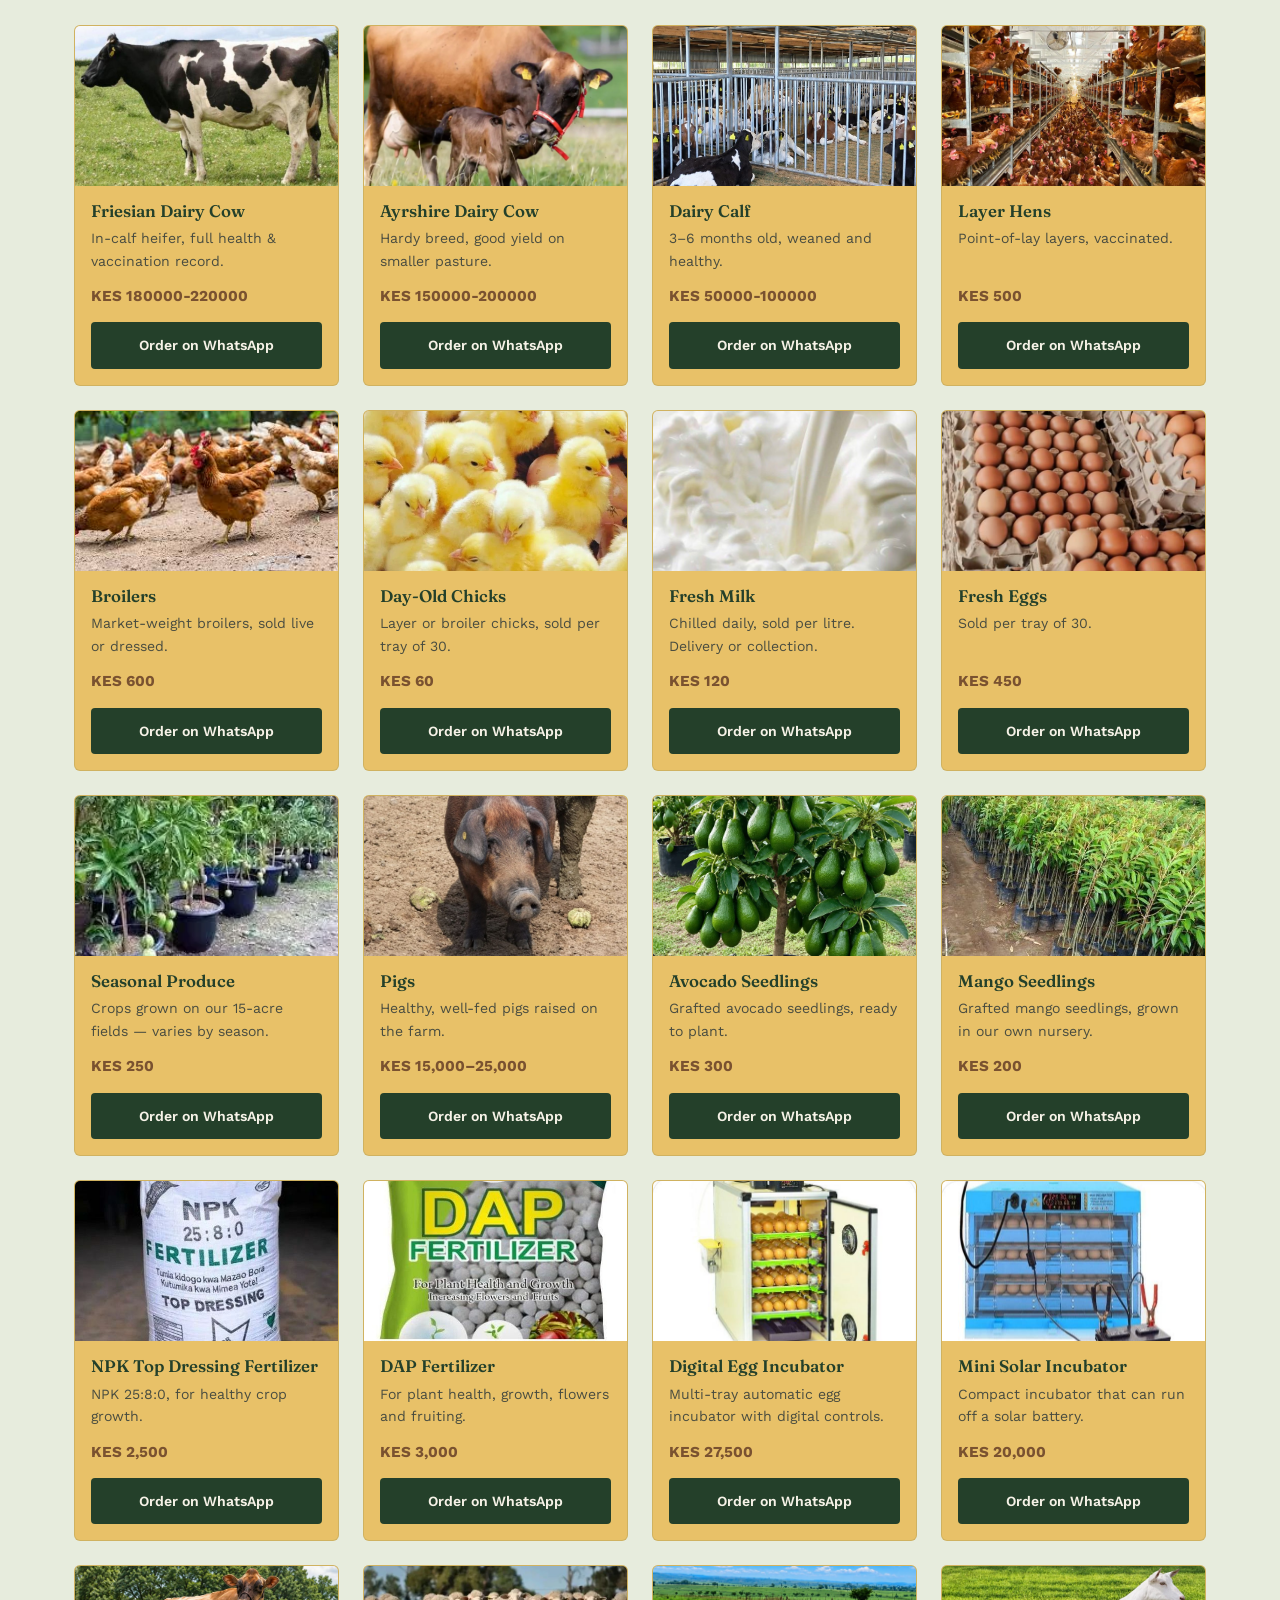
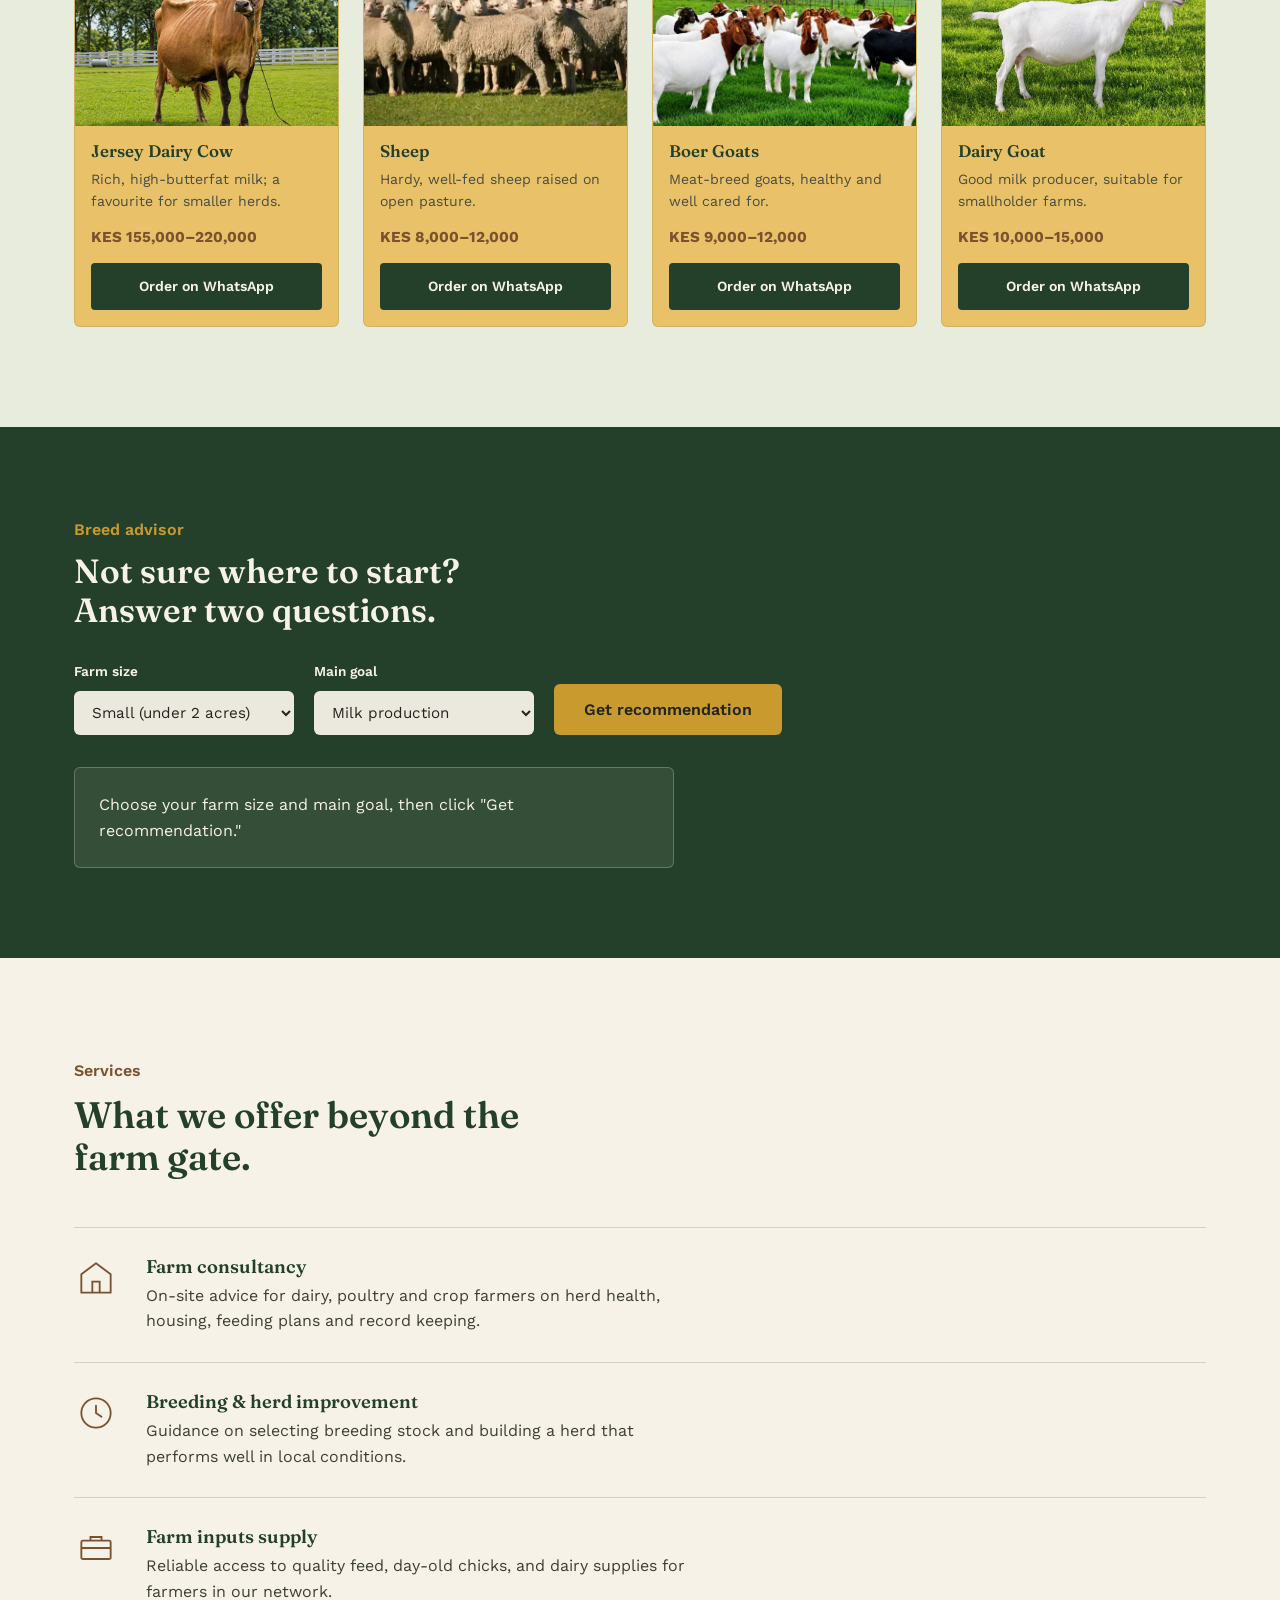
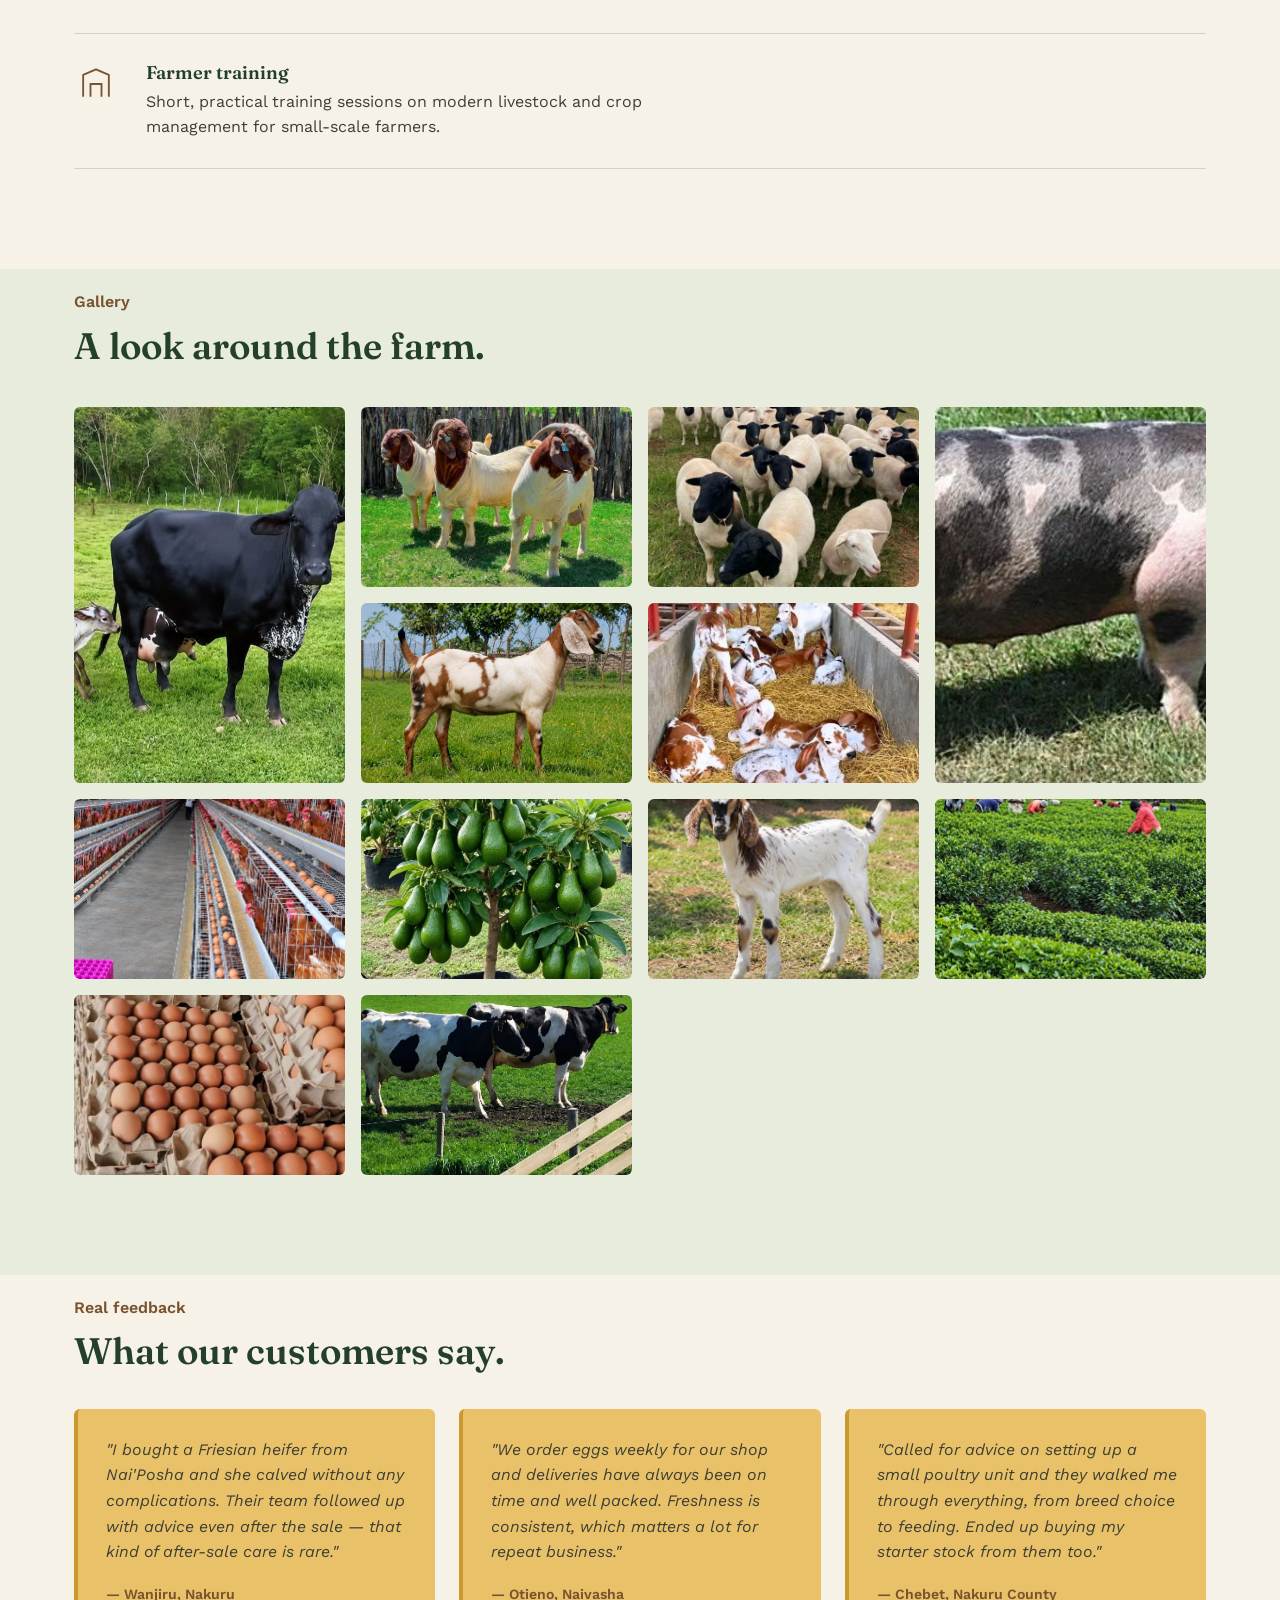
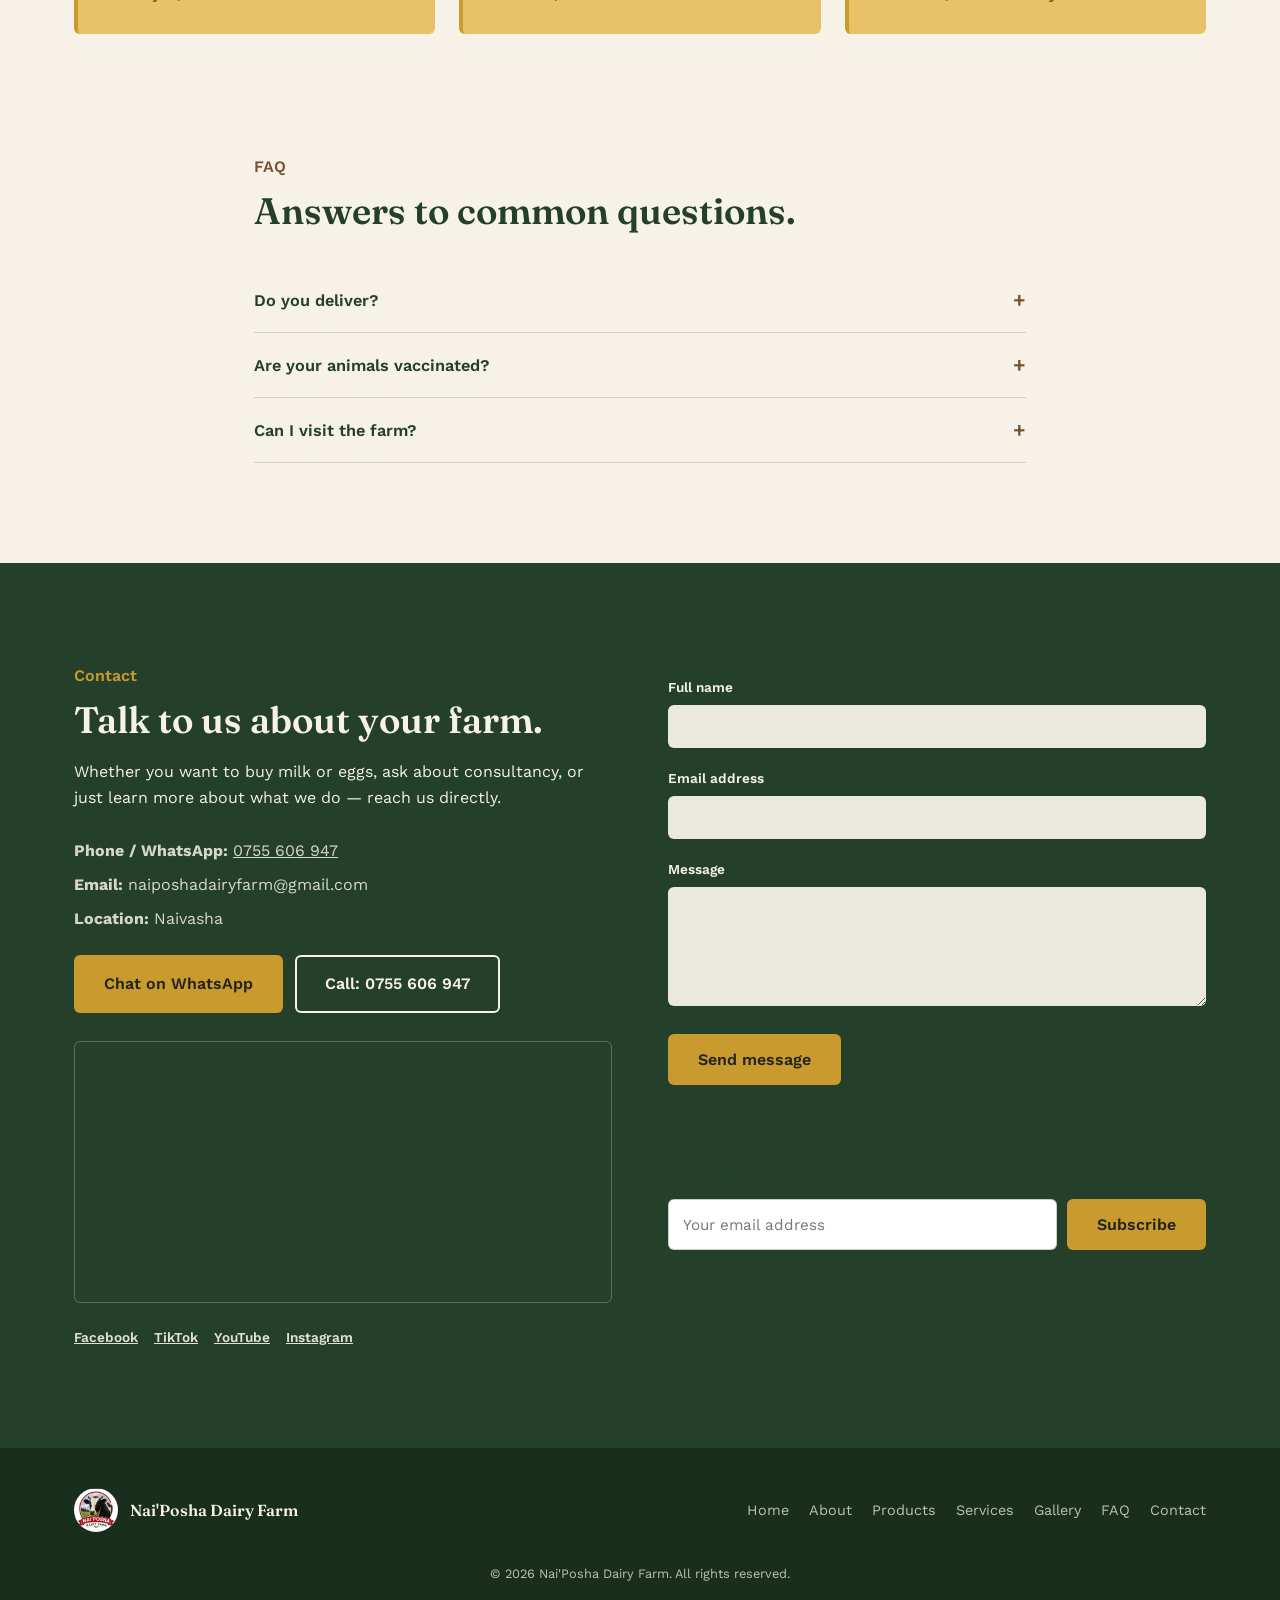
==== commit 12b81c89: "Add files via upload add welcome message, stats, contact updates ,social links" ====
--- a/index.html
+++ b/index.html
@@ -42,7 +42,7 @@
   <section id="home" class="hero">
     <div class="hero-inner">
       <div class="hero-text">
-        <p class="kicker">Fresh dairy &amp; pedigree breeds</p>
+        <p class="kicker">Welcome to Nai'Posha Dairy Farm</p>
         <h1>From pasture to product, quality you can trust.</h1>
         <p class="hero-sub">
           Fresh milk, healthy pedigree dairy cattle, poultry, and crops &mdash;
@@ -53,6 +53,11 @@
           <a href="#products" class="btn btn-primary">View products</a>
           <a href="https://wa.me/254755606947?text=Hi%20Nai'Posha%2C%20I%27d%20like%20to%20enquire" class="btn btn-ghost" target="_blank" rel="noopener">WhatsApp us</a>
         </div>
+        <ul class="trust-badges">
+          <li>&#10003; Vaccinated</li>
+          <li>&#10003; Verified Pedigree</li>
+          <li>&#10003; Delivery Countrywide</li>
+        </ul>
       </div>
 
       <div class="hero-media">
@@ -66,21 +71,25 @@
       </div>
     </div>
 
-    <!-- Stats bar: placeholder numbers, clearly marked to edit -->
+    <!-- Stats bar -->
     <div class="stats-bar">
       <div class="stats-inner">
-        <div class="stat-block">
-          <span class="stat-num">— L</span>
-          <span class="stat-label">Litres of milk / day<br><em>(replace with your real figure)</em></span>
-        </div>
-        <div class="stat-block">
-          <span class="stat-num">120+</span>
-          <span class="stat-label">Cattle in our herd</span>
-        </div>
-        <div class="stat-block">
-          <span class="stat-num">15</span>
-          <span class="stat-label">Acres under crop</span>
-        </div>
+        <p class="stats-hours">Open Monday &ndash; Saturday, 8:00 AM &ndash; 5:00 PM</p>
+        <div class="stats-row">
+          <div class="stat-block">
+            <span class="stat-num">150+</span>
+            <span class="stat-label">Litres of milk / day</span>
+          </div>
+          <div class="stat-block">
+            <span class="stat-num">250+</span>
+            <span class="stat-label">Cattle sold</span>
+          </div>
+          <div class="stat-block">
+            <span class="stat-num">120+</span>
+            <span class="stat-label">Repeat clients</span>
+          </div>
+        </div>
+        <a href="https://wa.me/254755606947?text=Hi%20Nai'Posha%2C%20I%27d%20like%20to%20order%2Fenquire" class="btn btn-primary" target="_blank" rel="noopener">Order / Enquire on WhatsApp</a>
       </div>
     </div>
   </section>
@@ -542,12 +551,15 @@
         </p>
 
         <div class="contact-info">
-          <p><strong>Phone / WhatsApp:</strong> <a href="tel:+254755606947">+254 755 606 947</a></p>
-          <p><strong>Email:</strong> info@naiposhadairyfarm.co.ke <em>(edit to your real email)</em></p>
-          <p><strong>Location:</strong> Dumpsite Road, Lakeview Ward, Naivasha, Nakuru County, Kenya</p>
-        </div>
-
-        <a href="https://wa.me/254755606947?text=Hi%20Nai'Posha%2C%20I%27d%20like%20to%20get%20in%20touch" class="btn btn-primary" target="_blank" rel="noopener" style="margin-top: 24px;">Chat on WhatsApp</a>
+          <p><strong>Phone / WhatsApp:</strong> <a href="tel:+254755606947">0755 606 947</a></p>
+          <p><strong>Email:</strong> naiposhadairyfarm@gmail.com</p>
+          <p><strong>Location:</strong> Naivasha</p>
+        </div>
+
+        <div class="contact-actions">
+          <a href="https://wa.me/254755606947?text=Hi%20Nai'Posha%2C%20I%27d%20like%20to%20get%20in%20touch" class="btn btn-primary" target="_blank" rel="noopener">Chat on WhatsApp</a>
+          <a href="tel:+254755606947" class="btn btn-ghost">Call: 0755 606 947</a>
+        </div>
 
         <div class="map-embed">
           <iframe
@@ -556,21 +568,39 @@
             referrerpolicy="no-referrer-when-downgrade" title="Nai'Posha Dairy Farm location map">
           </iframe>
         </div>
-      </div>
-
-      <form class="contact-form" id="contactForm">
-        <label for="name">Full name</label>
-        <input type="text" id="name" name="name" required>
-
-        <label for="email">Email address</label>
-        <input type="email" id="email" name="email" required>
-
-        <label for="message">Message</label>
-        <textarea id="message" name="message" rows="5" required></textarea>
-
-        <button type="submit" class="btn btn-primary">Send message</button>
-        <p class="form-status" id="formStatus"></p>
-      </form>
+
+        <div class="social-links">
+          <a href="https://facebook.com/naiposhadairyfarm" target="_blank" rel="noopener" aria-label="Facebook">Facebook</a>
+          <a href="https://tiktok.com/@naiposhadairyfarm" target="_blank" rel="noopener" aria-label="TikTok">TikTok</a>
+          <a href="https://youtube.com/@naiposhadairyfarm" target="_blank" rel="noopener" aria-label="YouTube">YouTube</a>
+          <a href="https://instagram.com/naiposhadairyfarm" target="_blank" rel="noopener" aria-label="Instagram">Instagram</a>
+        </div>
+      </div>
+
+      <div class="contact-forms">
+        <form class="contact-form" id="contactForm">
+          <label for="name">Full name</label>
+          <input type="text" id="name" name="name" required>
+
+          <label for="email">Email address</label>
+          <input type="email" id="email" name="email" required>
+
+          <label for="message">Message</label>
+          <textarea id="message" name="message" rows="5" required></textarea>
+
+          <button type="submit" class="btn btn-primary">Send message</button>
+          <p class="form-status" id="formStatus"></p>
+        </form>
+
+        <form class="subscribe-form" id="subscribeForm">
+          <label for="subscribeEmail">Subscribe for stock alerts &amp; tips</label>
+          <div class="subscribe-row">
+            <input type="email" id="subscribeEmail" name="subscribeEmail" placeholder="Your email address" required>
+            <button type="submit" class="btn btn-primary">Subscribe</button>
+          </div>
+          <p class="form-status" id="subscribeStatus"></p>
+        </form>
+      </div>
     </div>
   </section>
 
@@ -602,7 +632,13 @@
     <button class="lightbox-next" id="lightboxNext" aria-label="Next image">&#10095;</button>
   </div>
 
-  <!-- ============ FLOATING WHATSAPP BUTTON ============ -->
+  <!-- ============ FLOATING WHATSAPP + CALL BUTTONS ============ -->
+  <a href="tel:+254755606947" class="call-float" aria-label="Call us">
+    <svg viewBox="0 0 24 24" fill="currentColor" width="24" height="24">
+      <path d="M6.6 10.8c1.4 2.8 3.7 5.1 6.5 6.5l2.2-2.2c.3-.3.7-.4 1-.2 1.1.4 2.3.6 3.5.6.6 0 1 .4 1 1V20c0 .6-.4 1-1 1C10.6 21 3 13.4 3 4c0-.6.4-1 1-1h3.5c.6 0 1 .4 1 1 0 1.2.2 2.4.6 3.5.1.3 0 .7-.2 1l-2.3 2.3z"/>
+    </svg>
+    <span class="call-float-label">Tupigie Simu</span>
+  </a>
   <a href="https://wa.me/254755606947?text=Hi%20Nai'Posha%2C%20I%27d%20like%20to%20enquire"
      class="whatsapp-float" target="_blank" rel="noopener" aria-label="Chat on WhatsApp">
     <svg viewBox="0 0 32 32" fill="currentColor" width="28" height="28">
--- a/styles.css
+++ b/styles.css
@@ -94,11 +94,16 @@
 .hero-img-small { position: absolute; bottom: -36px; left: -36px; width: 160px; height: 160px; object-fit: cover; border-radius: var(--radius); border: 6px solid var(--cream); z-index: 2; }
 
 .stats-bar { background: var(--green-deep); margin-top: 90px; }
-.stats-inner { max-width: var(--max-width); margin: 0 auto; padding: 36px 24px; display: flex; justify-content: space-around; flex-wrap: wrap; gap: 24px; }
+.stats-inner { max-width: var(--max-width); margin: 0 auto; padding: 36px 24px; display: flex; flex-direction: column; align-items: center; gap: 24px; text-align: center; }
+.stats-hours { color: var(--gold-wheat); font-weight: 600; font-size: 0.95rem; letter-spacing: 0.02em; }
+.stats-row { display: flex; justify-content: space-around; flex-wrap: wrap; gap: 24px; width: 100%; }
 .stat-block { display: flex; flex-direction: column; align-items: center; text-align: center; color: var(--cream); }
 .stat-num { font-family: var(--font-display); font-size: 2.1rem; font-weight: 700; color: var(--gold-wheat); }
 .stat-label { font-size: 0.82rem; margin-top: 4px; opacity: 0.85; }
 .stat-label em { font-style: normal; opacity: 0.65; }
+
+.trust-badges { display: flex; flex-wrap: wrap; gap: 10px 20px; list-style: none; margin-top: 18px; padding: 0; }
+.trust-badges li { font-size: 0.82rem; font-weight: 600; color: var(--green-deep); }
 
 /* =========================================================
    6. ABOUT
@@ -268,6 +273,26 @@
 }
 .whatsapp-float:hover { transform: scale(1.08); }
 
+.call-float {
+  position: fixed;
+  bottom: 92px;
+  right: 24px;
+  display: flex;
+  align-items: center;
+  gap: 8px;
+  background: var(--green-deep);
+  color: var(--cream);
+  padding: 10px 16px 10px 12px;
+  border-radius: 999px;
+  box-shadow: 0 6px 18px rgba(0, 0, 0, 0.25);
+  z-index: 900;
+  font-size: 0.85rem;
+  font-weight: 600;
+  transition: transform 0.15s ease;
+}
+.call-float:hover { transform: scale(1.05); }
+.call-float-label { white-space: nowrap; }
+
 /* =========================================================
    BACK TO TOP BUTTON
    ========================================================= */
@@ -336,6 +361,14 @@
 .contact-info a { text-decoration: underline; }
 .contact-info em { font-style: normal; opacity: 0.6; font-size: 0.85rem; }
 
+.contact-actions { display: flex; flex-wrap: wrap; gap: 12px; margin-top: 24px; }
+
+.social-links { display: flex; flex-wrap: wrap; gap: 16px; margin-top: 24px; }
+.social-links a { color: var(--cream); font-weight: 600; font-size: 0.85rem; text-decoration: underline; opacity: 0.9; }
+.social-links a:hover { opacity: 1; }
+
+.contact-forms { display: flex; flex-direction: column; gap: 32px; }
+
 .contact-form { display: flex; flex-direction: column; gap: 6px; }
 .contact-form label { font-size: 0.85rem; font-weight: 600; margin-top: 14px; }
 .contact-form input, .contact-form textarea {
@@ -350,6 +383,20 @@
 }
 .contact-form input:focus, .contact-form textarea:focus { outline: 3px solid var(--gold-wheat); }
 .contact-form button { margin-top: 22px; align-self: flex-start; }
+
+.subscribe-form { border-top: 1px solid rgba(36, 64, 42, 0.15); padding-top: 24px; }
+.subscribe-form label { font-size: 0.95rem; font-weight: 700; color: var(--green-deep); }
+.subscribe-row { display: flex; gap: 10px; margin-top: 12px; flex-wrap: wrap; }
+.subscribe-row input {
+  flex: 1;
+  min-width: 180px;
+  padding: 12px 14px;
+  border-radius: var(--radius);
+  border: 1px solid rgba(36, 64, 42, 0.25);
+  font-family: var(--font-body);
+  font-size: 0.95rem;
+}
+.subscribe-row input:focus { outline: 3px solid var(--gold-wheat); }
 .form-status { margin-top: 14px; font-size: 0.9rem; color: var(--gold-wheat); }
 
 /* =========================================================
@@ -387,6 +434,8 @@
   .gallery-grid { grid-template-columns: 1fr 1fr; grid-auto-rows: 140px; }
   .product-grid { grid-template-columns: 1fr; }
   .whatsapp-float { width: 50px; height: 50px; bottom: 16px; right: 16px; }
+  .call-float { bottom: 76px; right: 16px; width: 50px; height: 50px; padding: 0; justify-content: center; }
+  .call-float-label { display: none; }
   .back-to-top { width: 40px; height: 40px; bottom: 16px; right: 76px; }
   .lightbox-prev, .lightbox-next { width: 38px; height: 38px; }
 }
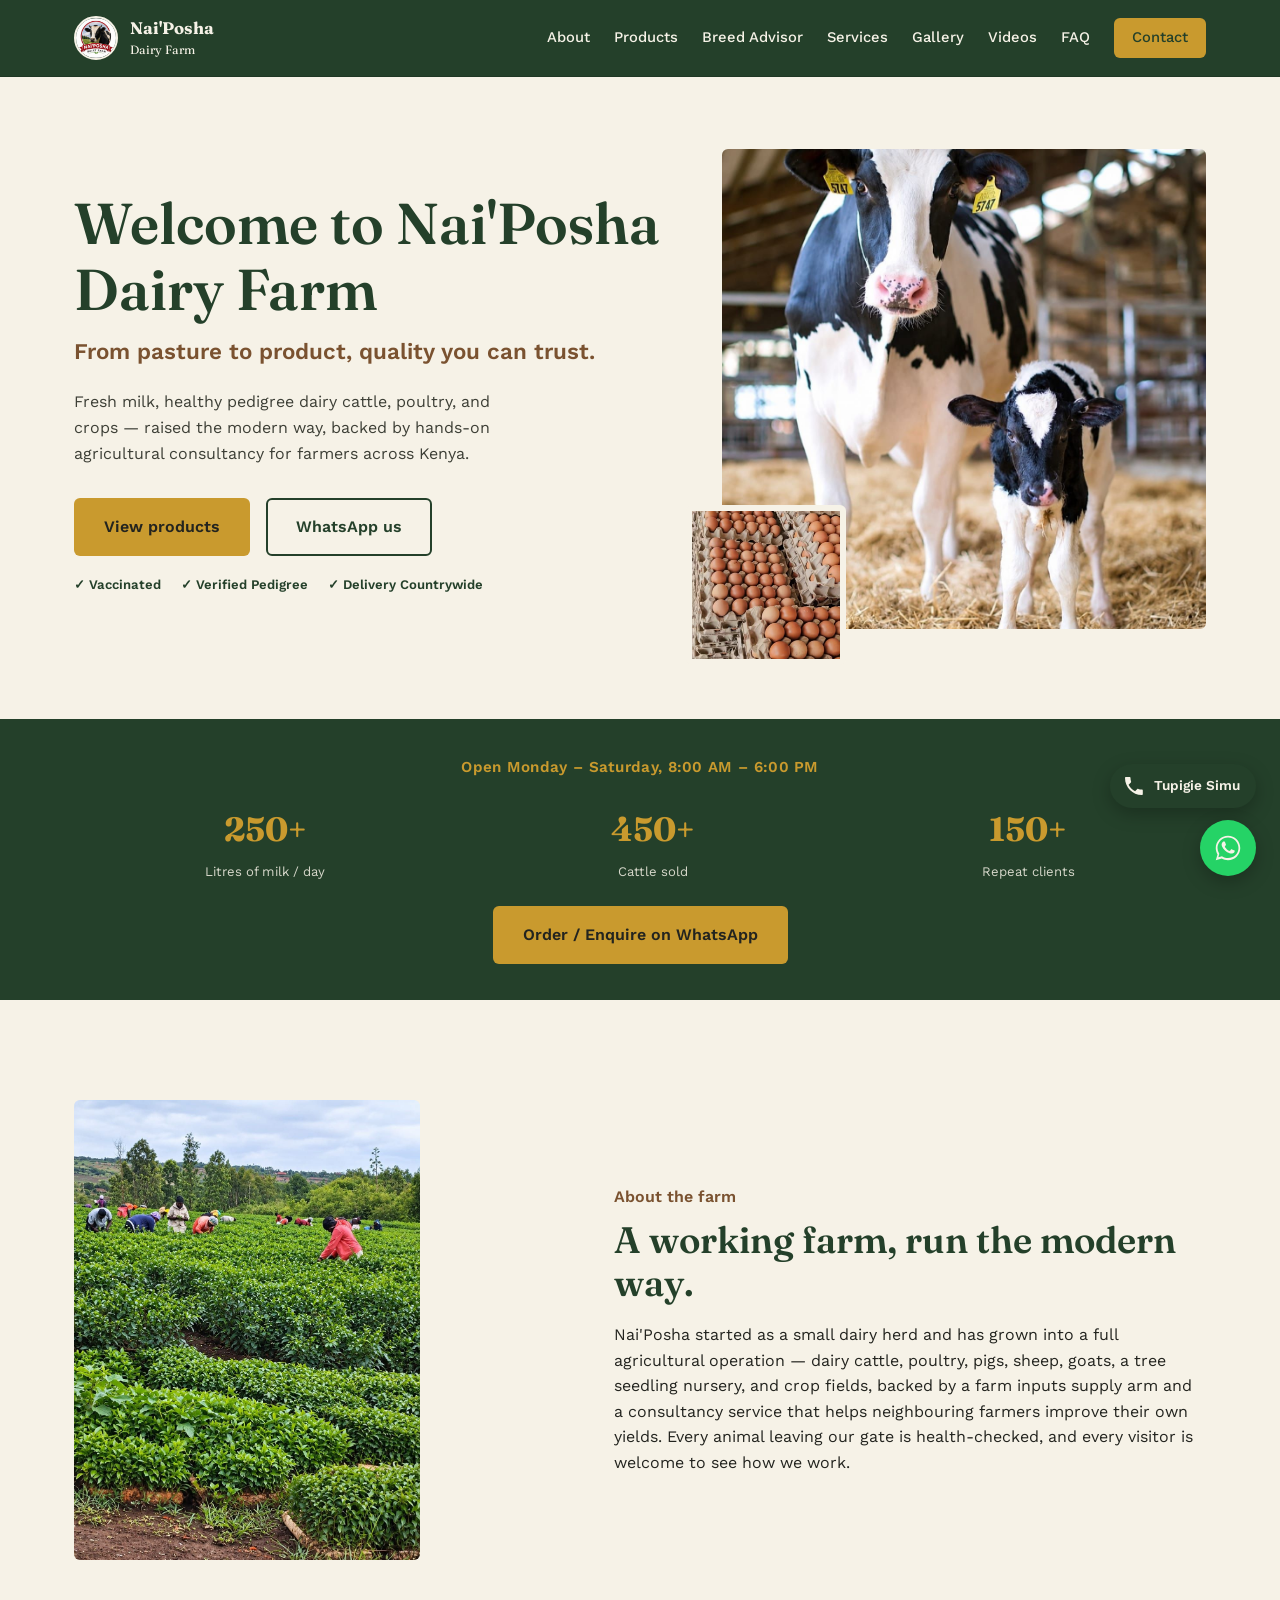
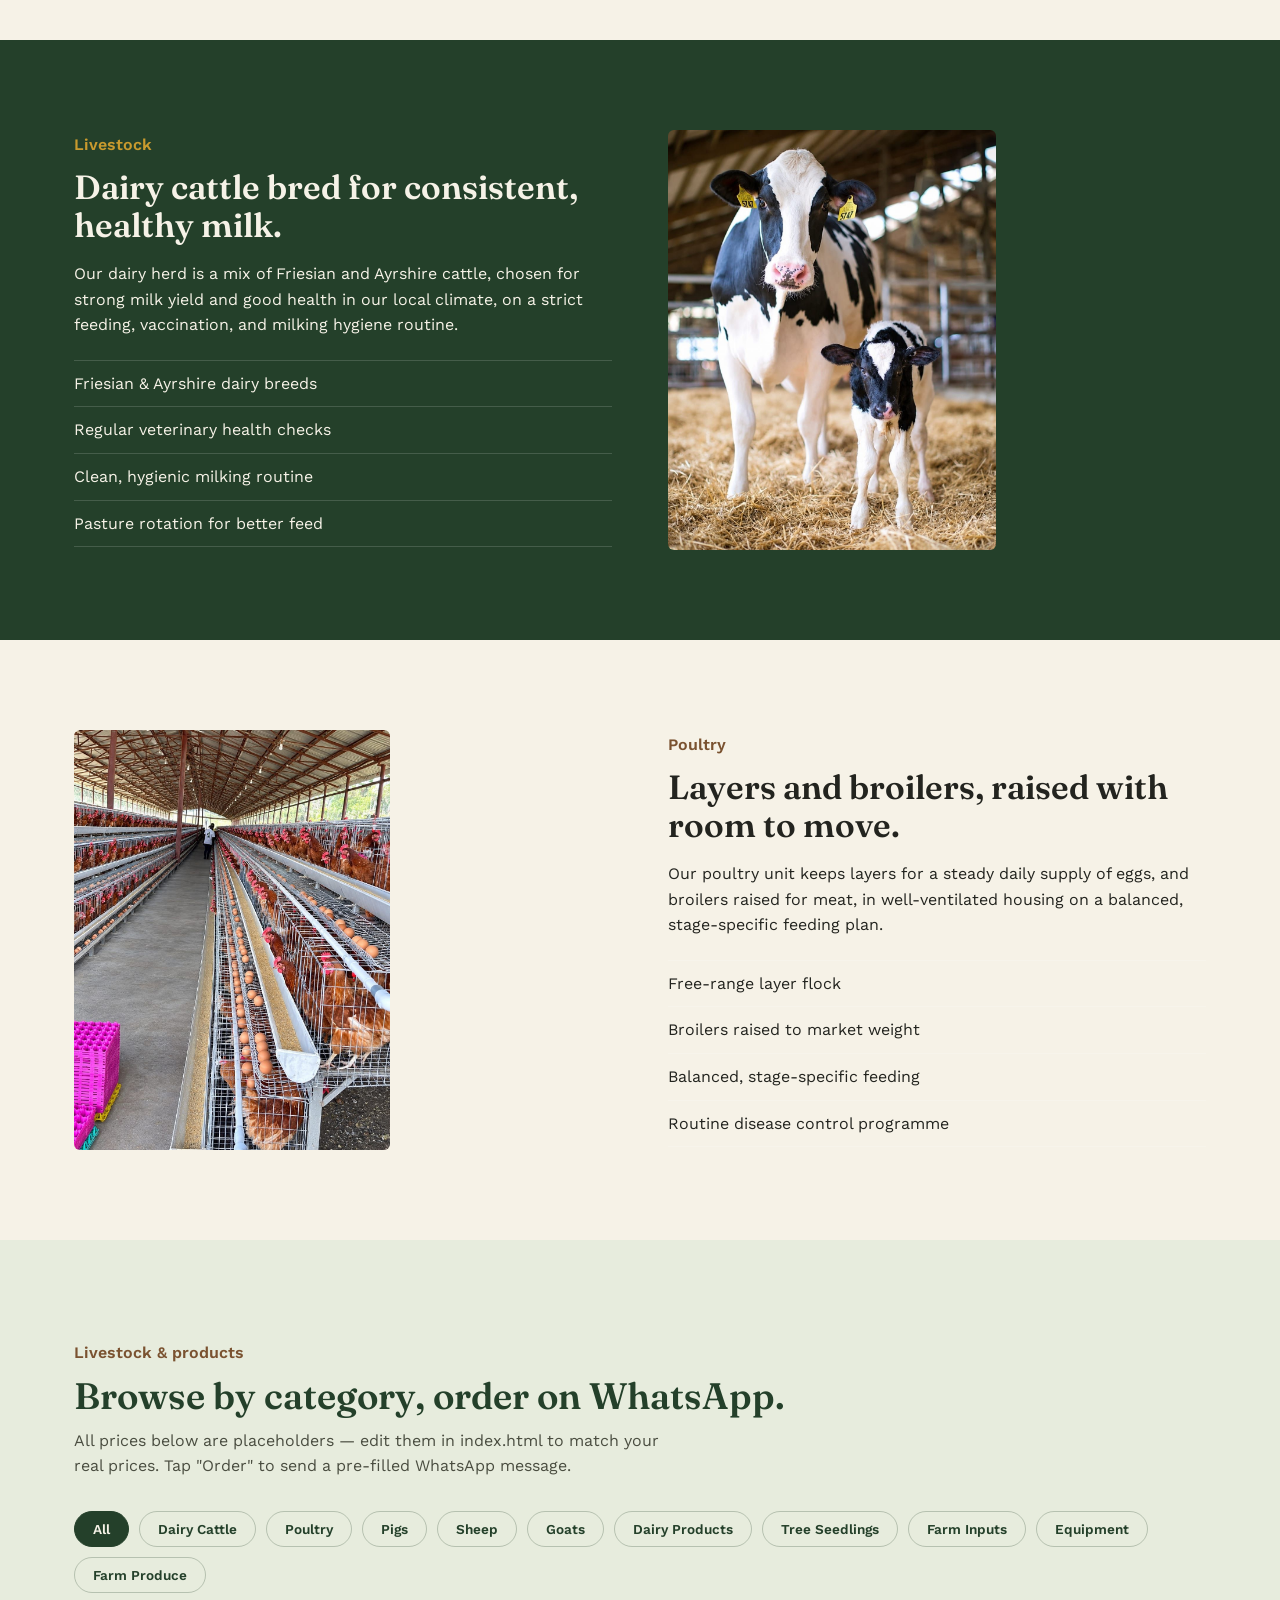
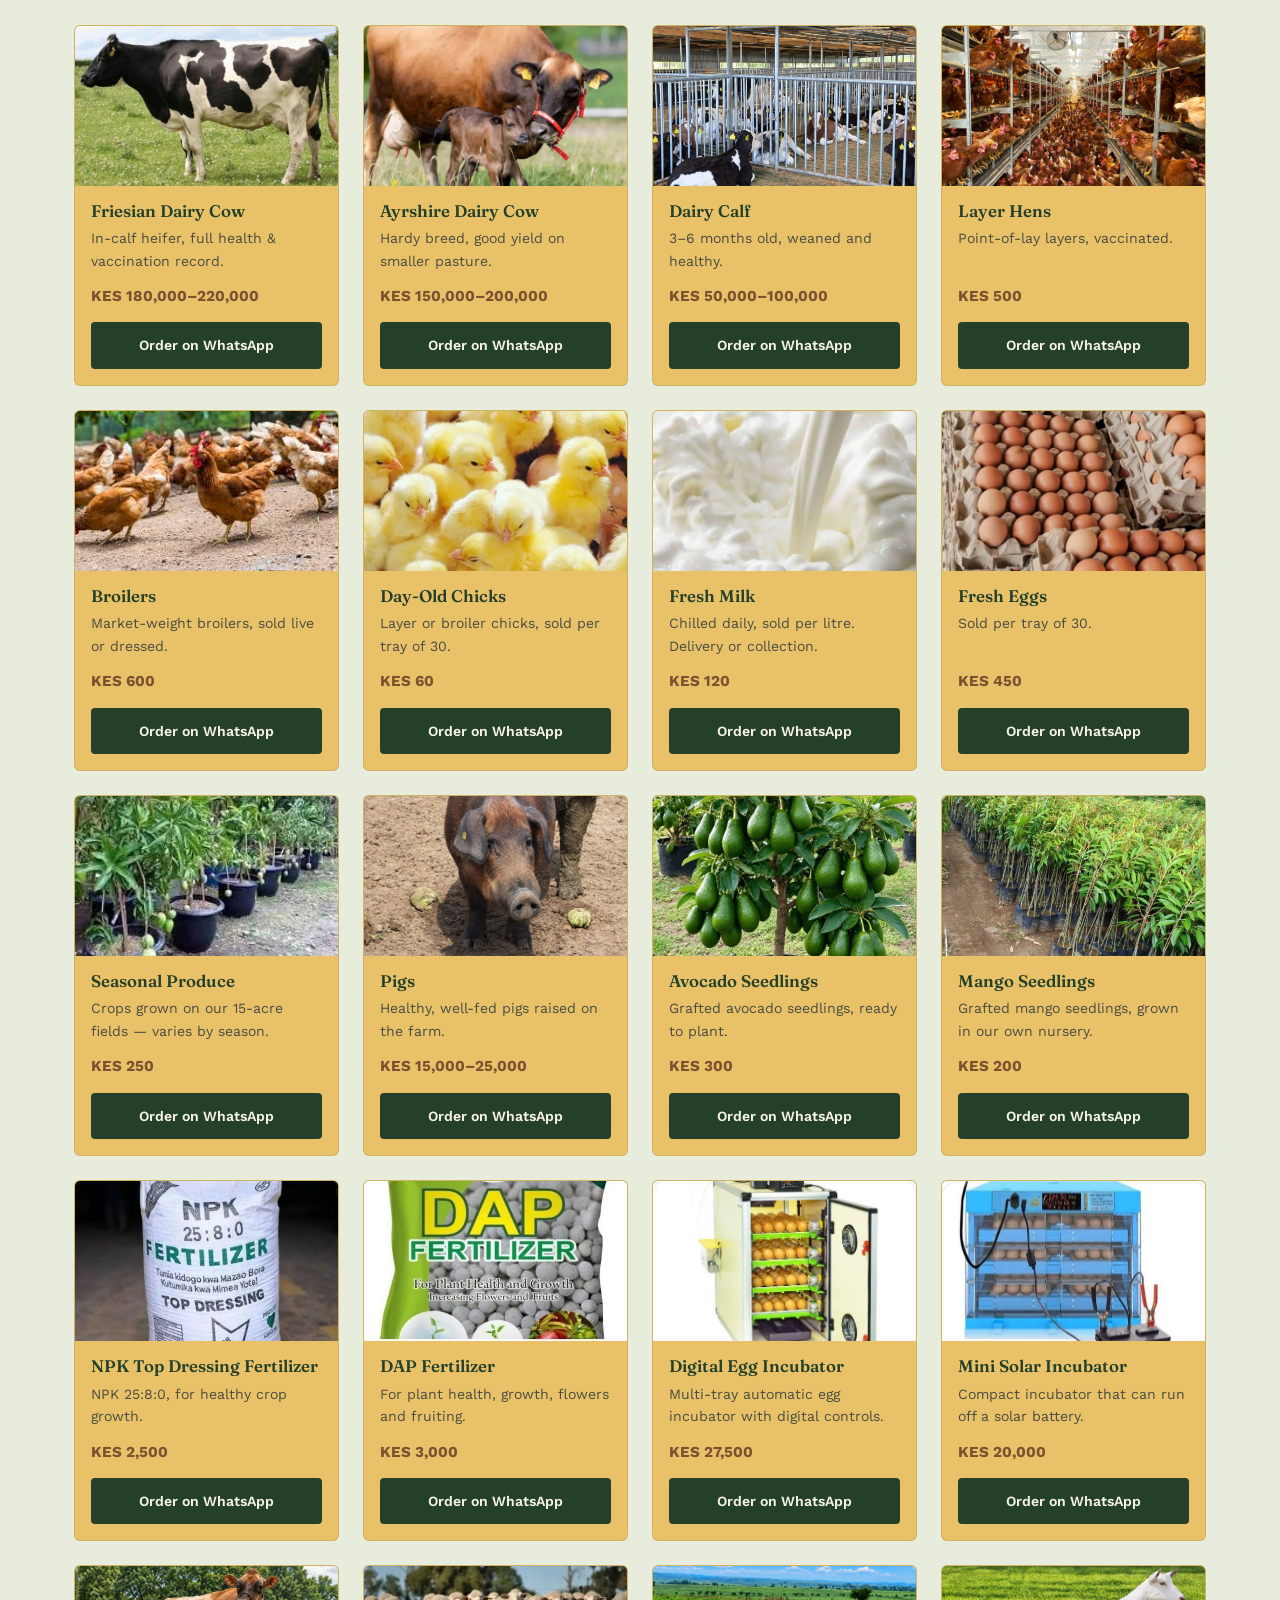
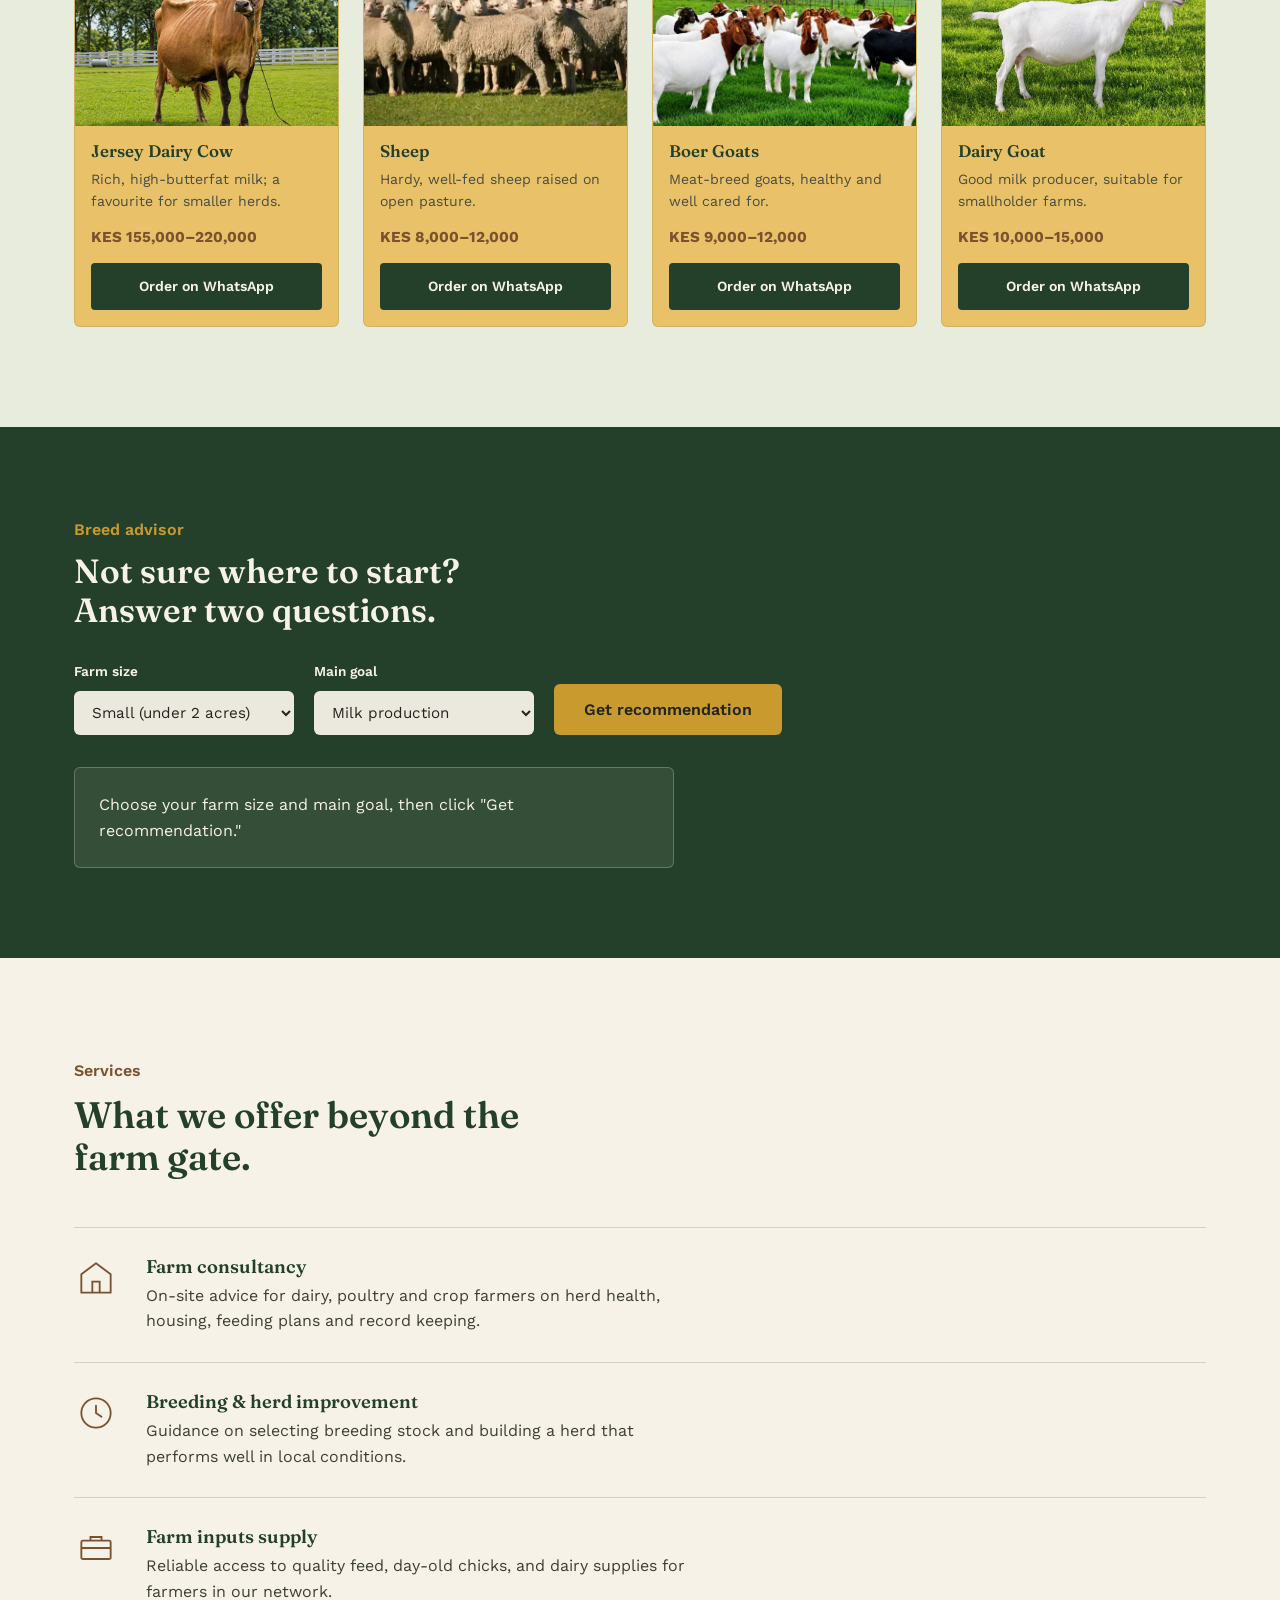
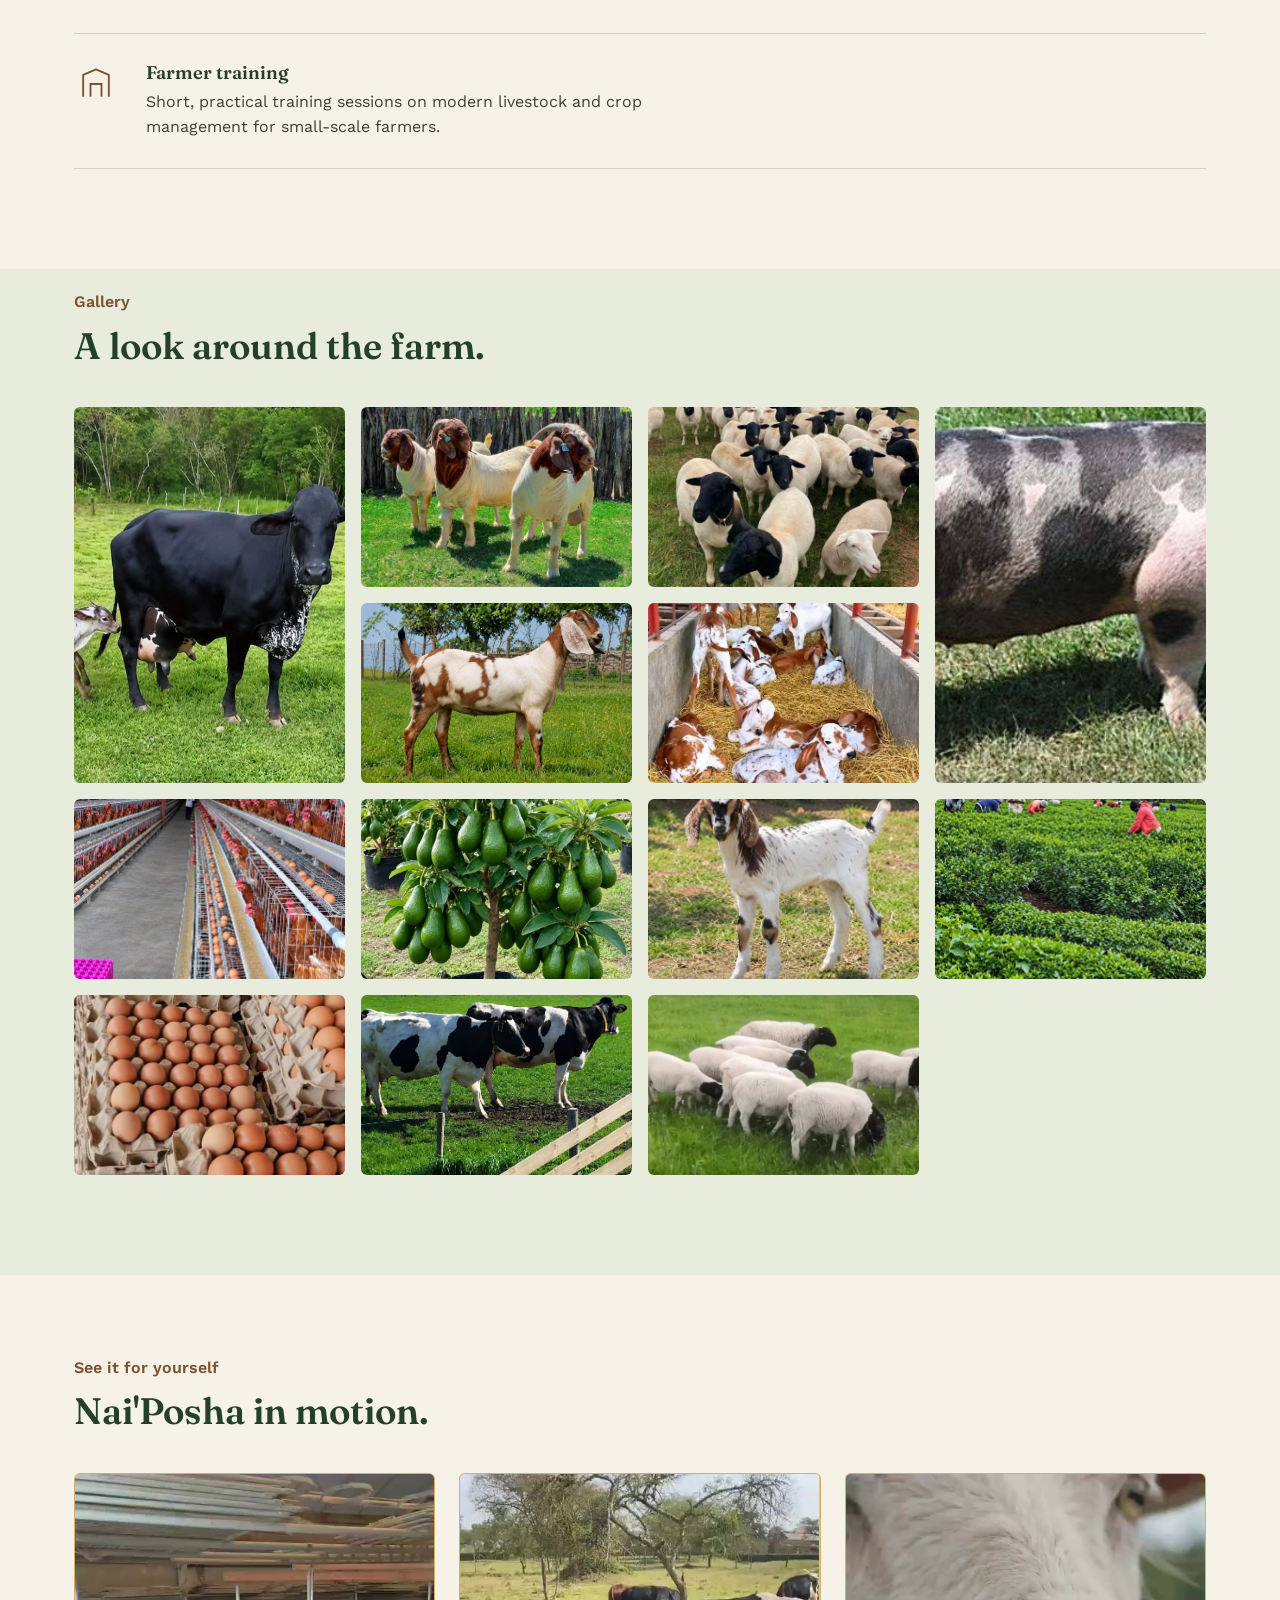
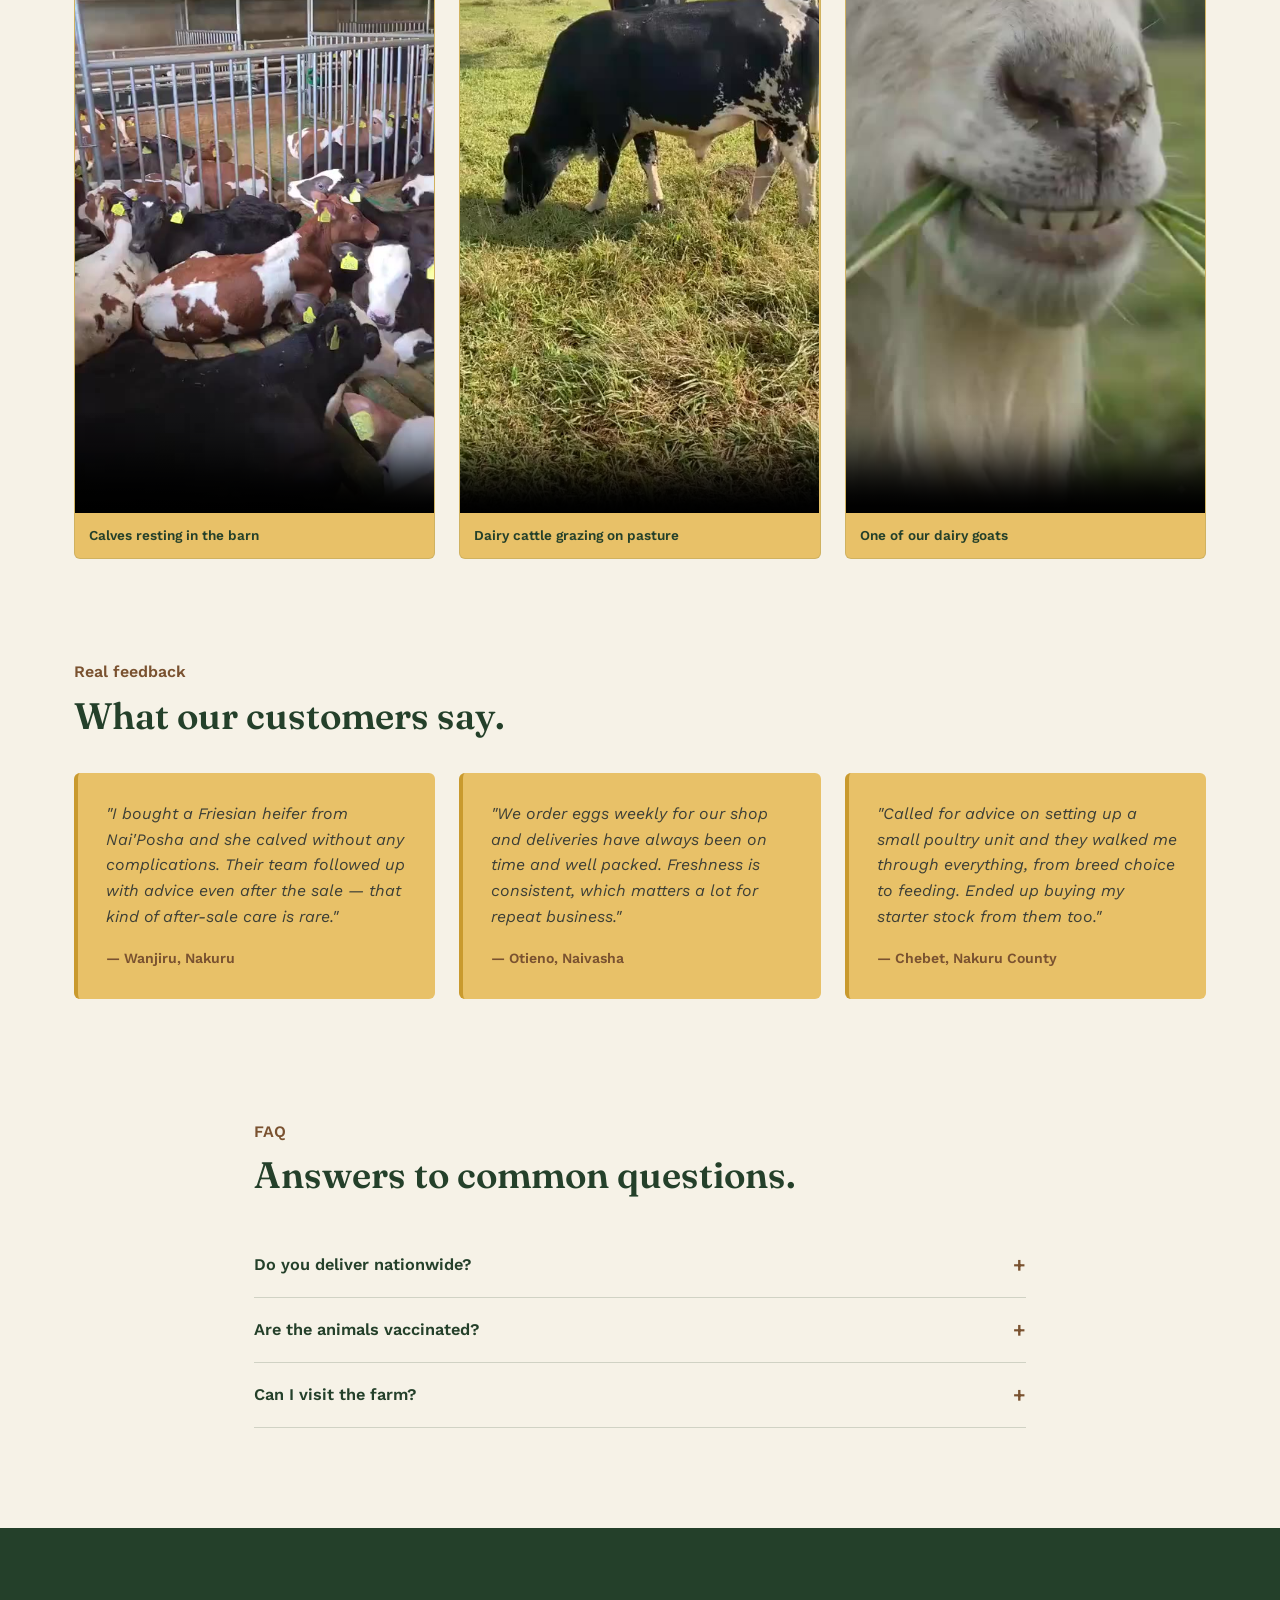
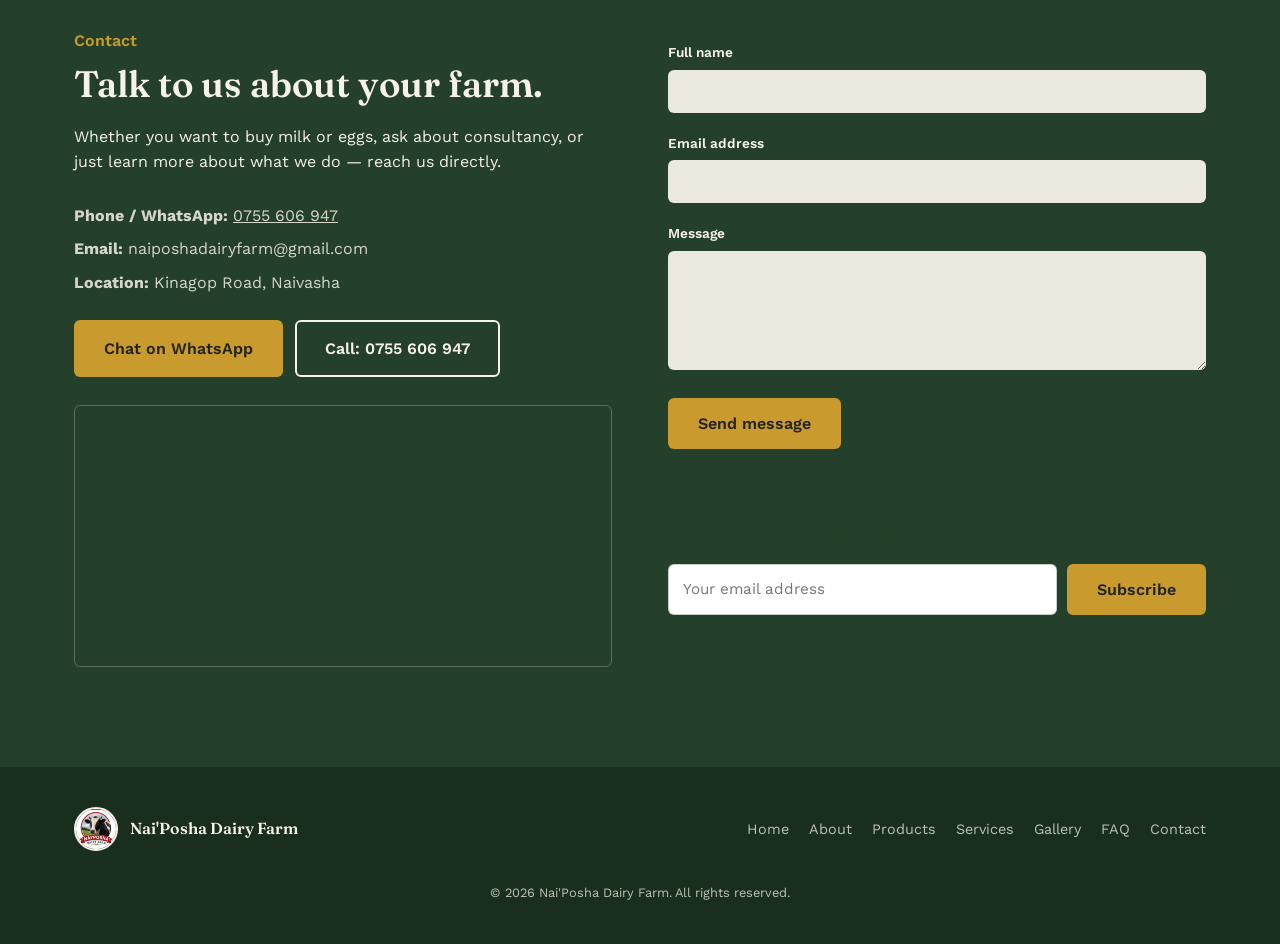
==== commit d98cb9e1: "Add files via upload hero heading update, green nav, real map location, faq answers, comma-formatted" ====
--- a/index.html
+++ b/index.html
@@ -32,6 +32,7 @@
         <a href="#advisor">Breed Advisor</a>
         <a href="#services">Services</a>
         <a href="#gallery">Gallery</a>
+        <a href="#videos">Videos</a>
         <a href="#faq">FAQ</a>
         <a href="#contact" class="nav-cta">Contact</a>
       </nav>
@@ -42,8 +43,8 @@
   <section id="home" class="hero">
     <div class="hero-inner">
       <div class="hero-text">
-        <p class="kicker">Welcome to Nai'Posha Dairy Farm</p>
-        <h1>From pasture to product, quality you can trust.</h1>
+        <h1>Welcome to Nai'Posha Dairy Farm</h1>
+        <p class="hero-tagline">From pasture to product, quality you can trust.</p>
         <p class="hero-sub">
           Fresh milk, healthy pedigree dairy cattle, poultry, and crops &mdash;
           raised the modern way, backed by hands-on agricultural consultancy for
@@ -74,18 +75,18 @@
     <!-- Stats bar -->
     <div class="stats-bar">
       <div class="stats-inner">
-        <p class="stats-hours">Open Monday &ndash; Saturday, 8:00 AM &ndash; 5:00 PM</p>
+        <p class="stats-hours">Open Monday &ndash; Saturday, 8:00 AM &ndash; 6:00 PM</p>
         <div class="stats-row">
           <div class="stat-block">
+            <span class="stat-num">250+</span>
+            <span class="stat-label">Litres of milk / day</span>
+          </div>
+          <div class="stat-block">
+            <span class="stat-num">450+</span>
+            <span class="stat-label">Cattle sold</span>
+          </div>
+          <div class="stat-block">
             <span class="stat-num">150+</span>
-            <span class="stat-label">Litres of milk / day</span>
-          </div>
-          <div class="stat-block">
-            <span class="stat-num">250+</span>
-            <span class="stat-label">Cattle sold</span>
-          </div>
-          <div class="stat-block">
-            <span class="stat-num">120+</span>
             <span class="stat-label">Repeat clients</span>
           </div>
         </div>
@@ -193,7 +194,7 @@
           <div class="product-body">
             <h3>Friesian Dairy Cow</h3>
             <p>In-calf heifer, full health &amp; vaccination record.</p>
-            <span class="product-price">KES 180000-220000</span>
+            <span class="product-price">KES 180,000&ndash;220,000</span>
             <a href="https://wa.me/254755606947?text=Hi%2C%20I%27d%20like%20to%20enquire%20about%20a%20Friesian%20dairy%20cow" target="_blank" rel="noopener" class="product-link">Order on WhatsApp</a>
           </div>
         </div>
@@ -203,7 +204,7 @@
           <div class="product-body">
             <h3>Ayrshire Dairy Cow</h3>
             <p>Hardy breed, good yield on smaller pasture.</p>
-            <span class="product-price">KES 150000-200000</span>
+            <span class="product-price">KES 150,000&ndash;200,000</span>
             <a href="https://wa.me/254755606947?text=Hi%2C%20I%27d%20like%20to%20enquire%20about%20an%20Ayrshire%20dairy%20cow" target="_blank" rel="noopener" class="product-link">Order on WhatsApp</a>
           </div>
         </div>
@@ -213,7 +214,7 @@
           <div class="product-body">
             <h3>Dairy Calf</h3>
             <p>3&ndash;6 months old, weaned and healthy.</p>
-            <span class="product-price">KES 50000-100000</span>
+            <span class="product-price">KES 50,000&ndash;100,000</span>
             <a href="https://wa.me/254755606947?text=Hi%2C%20I%27d%20like%20to%20enquire%20about%20a%20dairy%20calf" target="_blank" rel="noopener" class="product-link">Order on WhatsApp</a>
           </div>
         </div>
@@ -488,6 +489,38 @@
         <button class="gallery-item"><img src="images/tea-crop-field.jpg" alt="Farm workers tending crops"></button>
         <button class="gallery-item"><img src="images/eggs-trays.jpg" alt="Fresh eggs by the tray"></button>
         <button class="gallery-item"><img src="images/cattle-close-fence.jpg" alt="Dairy cattle at the fence line"></button>
+        <button class="gallery-item"><img src="images/sheep-grazing-2.jpg" alt="Sheep grazing on pasture"></button>
+      </div>
+    </div>
+  </section>
+
+  <!-- ============ FARM VIDEOS ============ -->
+  <section id="videos" class="videos">
+    <div class="videos-inner">
+      <p class="kicker">See it for yourself</p>
+      <h2>Nai'Posha in motion.</h2>
+      <div class="video-grid">
+        <div class="video-card">
+          <video controls preload="metadata" poster="images/calves-in-barn-poster.jpg">
+            <source src="videos/calves-in-barn.mp4" type="video/mp4">
+            Your browser doesn't support embedded video.
+          </video>
+          <p class="video-caption">Calves resting in the barn</p>
+        </div>
+        <div class="video-card">
+          <video controls preload="metadata" poster="images/cattle-grazing-poster.jpg">
+            <source src="videos/cattle-grazing.mp4" type="video/mp4">
+            Your browser doesn't support embedded video.
+          </video>
+          <p class="video-caption">Dairy cattle grazing on pasture</p>
+        </div>
+        <div class="video-card">
+          <video controls preload="metadata" poster="images/goat-closeup-poster.jpg">
+            <source src="videos/goat-closeup.mp4" type="video/mp4">
+            Your browser doesn't support embedded video.
+          </video>
+          <p class="video-caption">One of our dairy goats</p>
+        </div>
       </div>
     </div>
   </section>
@@ -525,16 +558,16 @@
       <h2>Answers to common questions.</h2>
 
       <div class="faq-item">
-        <button class="faq-question">Do you deliver? <span class="faq-plus">+</span></button>
-        <div class="faq-answer"><p>Edit this answer with your real delivery area and any costs involved.</p></div>
+        <button class="faq-question">Do you deliver nationwide? <span class="faq-plus">+</span></button>
+        <div class="faq-answer"><p>Yes. We arrange nationwide delivery &mdash; costs vary by distance and animal type.</p></div>
       </div>
       <div class="faq-item">
-        <button class="faq-question">Are your animals vaccinated? <span class="faq-plus">+</span></button>
-        <div class="faq-answer"><p>Edit this answer to describe your actual health and vaccination routine.</p></div>
+        <button class="faq-question">Are the animals vaccinated? <span class="faq-plus">+</span></button>
+        <div class="faq-answer"><p>All animals are vaccinated, dewormed and health-checked. We provide vaccination records on delivery.</p></div>
       </div>
       <div class="faq-item">
         <button class="faq-question">Can I visit the farm? <span class="faq-plus">+</span></button>
-        <div class="faq-answer"><p>Edit this answer with your real visiting hours or appointment process.</p></div>
+        <div class="faq-answer"><p>Visits are by appointment. We welcome buyers to inspect stock and facilities during opening hours.</p></div>
       </div>
     </div>
   </section>
@@ -553,7 +586,7 @@
         <div class="contact-info">
           <p><strong>Phone / WhatsApp:</strong> <a href="tel:+254755606947">0755 606 947</a></p>
           <p><strong>Email:</strong> naiposhadairyfarm@gmail.com</p>
-          <p><strong>Location:</strong> Naivasha</p>
+          <p><strong>Location:</strong> Kinagop Road, Naivasha</p>
         </div>
 
         <div class="contact-actions">
@@ -563,18 +596,12 @@
 
         <div class="map-embed">
           <iframe
-            src="https://www.google.com/maps?q=Dumpsite+Road,+Lakeview+Ward,+Naivasha,+Nakuru+County,+Kenya&output=embed"
+            src="https://www.google.com/maps?q=Nai'posha+Dairy+Farm,+Kinagop+Road,+Naivasha&output=embed"
             width="100%" height="260" style="border:0;" allowfullscreen="" loading="lazy"
             referrerpolicy="no-referrer-when-downgrade" title="Nai'Posha Dairy Farm location map">
           </iframe>
         </div>
 
-        <div class="social-links">
-          <a href="https://facebook.com/naiposhadairyfarm" target="_blank" rel="noopener" aria-label="Facebook">Facebook</a>
-          <a href="https://tiktok.com/@naiposhadairyfarm" target="_blank" rel="noopener" aria-label="TikTok">TikTok</a>
-          <a href="https://youtube.com/@naiposhadairyfarm" target="_blank" rel="noopener" aria-label="YouTube">YouTube</a>
-          <a href="https://instagram.com/naiposhadairyfarm" target="_blank" rel="noopener" aria-label="Instagram">Instagram</a>
-        </div>
       </div>
 
       <div class="contact-forms">
--- a/styles.css
+++ b/styles.css
@@ -63,25 +63,26 @@
 /* =========================================================
    4. NAVIGATION
    ========================================================= */
-.nav { position: sticky; top: 0; z-index: 100; background: var(--cream); border-bottom: 1px solid rgba(36, 64, 42, 0.12); }
+.nav { position: sticky; top: 0; z-index: 100; background: var(--green-deep); border-bottom: 1px solid rgba(0, 0, 0, 0.15); }
 .nav-inner { max-width: var(--max-width); margin: 0 auto; padding: 16px 24px; display: flex; align-items: center; justify-content: space-between; }
 .brand { display: flex; align-items: center; gap: 12px; }
-.brand-mark { display: flex; align-items: center; justify-content: center; width: 42px; height: 42px; border-radius: 50%; background: var(--green-deep); color: var(--cream); font-family: var(--font-display); font-weight: 700; }
-.brand-logo { width: 44px; height: 44px; border-radius: 50%; object-fit: cover; }
-.brand-name { font-family: var(--font-display); font-weight: 700; font-size: 1.05rem; color: var(--green-deep); line-height: 1.2; }
+.brand-mark { display: flex; align-items: center; justify-content: center; width: 42px; height: 42px; border-radius: 50%; background: var(--gold-wheat); color: var(--green-deep); font-family: var(--font-display); font-weight: 700; }
+.brand-logo { width: 44px; height: 44px; border-radius: 50%; object-fit: cover; border: 2px solid var(--cream); }
+.brand-name { font-family: var(--font-display); font-weight: 700; font-size: 1.05rem; color: var(--cream); line-height: 1.2; }
 .brand-name small { font-weight: 400; font-size: 0.75rem; }
-.nav-links { display: flex; align-items: center; gap: 24px; font-size: 0.92rem; font-weight: 500; }
-.nav-links a:hover { color: var(--green-mid); }
-.nav-cta { background: var(--green-deep); color: var(--cream) !important; padding: 8px 18px; border-radius: var(--radius); }
-.nav-cta:hover { background: var(--green-mid); }
+.nav-links { display: flex; align-items: center; gap: 24px; font-size: 0.92rem; font-weight: 500; color: var(--cream); }
+.nav-links a:hover { color: var(--gold-wheat); }
+.nav-cta { background: var(--gold-wheat); color: var(--green-deep) !important; padding: 8px 18px; border-radius: var(--radius); }
+.nav-cta:hover { background: #e0b246; }
 .nav-toggle { display: none; flex-direction: column; gap: 5px; background: none; border: none; cursor: pointer; padding: 6px; }
-.nav-toggle span { width: 24px; height: 2px; background: var(--green-deep); }
+.nav-toggle span { width: 24px; height: 2px; background: var(--cream); }
 
 /* =========================================================
    5. HERO + STATS BAR
    ========================================================= */
 .hero-inner { max-width: var(--max-width); margin: 0 auto; padding: 72px 24px 0; display: grid; grid-template-columns: 1.1fr 0.9fr; gap: 56px; align-items: center; }
-.hero-text h1 { font-size: clamp(2.1rem, 4vw, 3.2rem); color: var(--green-deep); margin-top: 8px; }
+.hero-text h1 { font-size: clamp(2.4rem, 5vw, 3.6rem); color: var(--green-deep); margin-top: 8px; }
+.hero-tagline { font-size: clamp(1.1rem, 2vw, 1.4rem); color: var(--brown-soil); font-weight: 600; margin-top: 10px; }
 .hero-sub { margin-top: 20px; max-width: 46ch; color: #3d3f36; }
 .hero-actions { margin-top: 32px; display: flex; gap: 16px; flex-wrap: wrap; }
 .hero-media { position: relative; }
@@ -216,6 +217,21 @@
 .gallery-item img { width: 100%; height: 100%; object-fit: cover; display: block; transition: transform 0.2s ease; }
 .gallery-item:hover img { transform: scale(1.05); }
 .gallery-item.span-tall { grid-row: span 2; }
+
+/* =========================================================
+   11b. FARM VIDEOS
+   ========================================================= */
+.videos { background: var(--cream); }
+.videos-inner { max-width: var(--max-width); margin: 0 auto; padding: 80px 24px; }
+.videos-inner h2 { font-size: clamp(1.7rem, 3vw, 2.3rem); color: var(--green-deep); margin-bottom: 40px; }
+.video-grid { display: grid; grid-template-columns: repeat(3, 1fr); gap: 24px; }
+.video-card { background: var(--card-bg); border-radius: var(--radius); overflow: hidden; border: 1px solid rgba(36, 64, 42, 0.12); }
+.video-card video { width: 100%; display: block; aspect-ratio: 9 / 16; object-fit: cover; background: #000; }
+.video-caption { padding: 12px 14px; font-size: 0.85rem; font-weight: 600; color: var(--green-deep); }
+
+@media (max-width: 900px) {
+  .video-grid { grid-template-columns: 1fr; max-width: 360px; margin: 0 auto; }
+}
 
 /* =========================================================
    GALLERY LIGHTBOX
@@ -444,8 +460,8 @@
   .nav-toggle { display: flex; }
   .nav-links {
     position: absolute; top: 100%; left: 0; right: 0;
-    background: var(--cream); flex-direction: column; align-items: flex-start;
-    gap: 0; padding: 8px 24px 20px; border-bottom: 1px solid rgba(36, 64, 42, 0.12);
+    background: var(--green-deep); flex-direction: column; align-items: flex-start;
+    gap: 0; padding: 8px 24px 20px; border-bottom: 1px solid rgba(0, 0, 0, 0.2);
     display: none;
   }
   .nav-links.open { display: flex; }
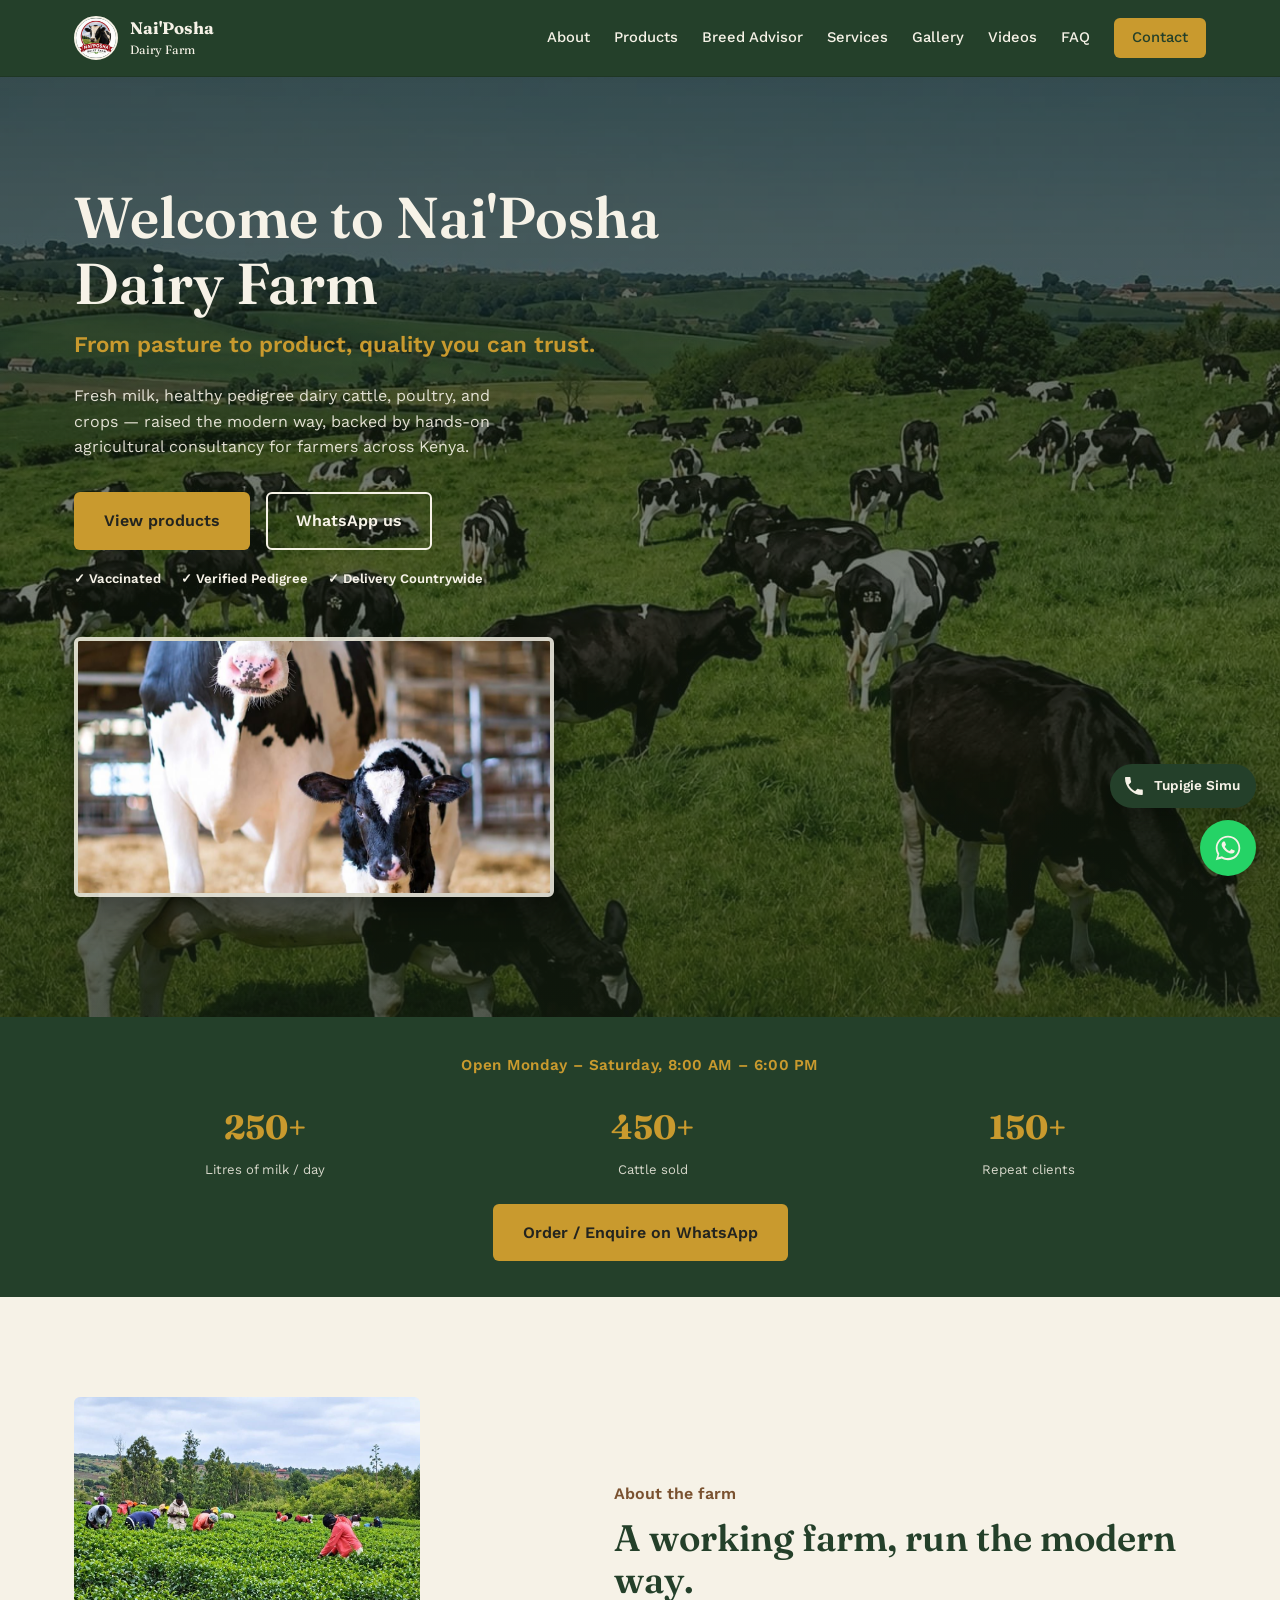
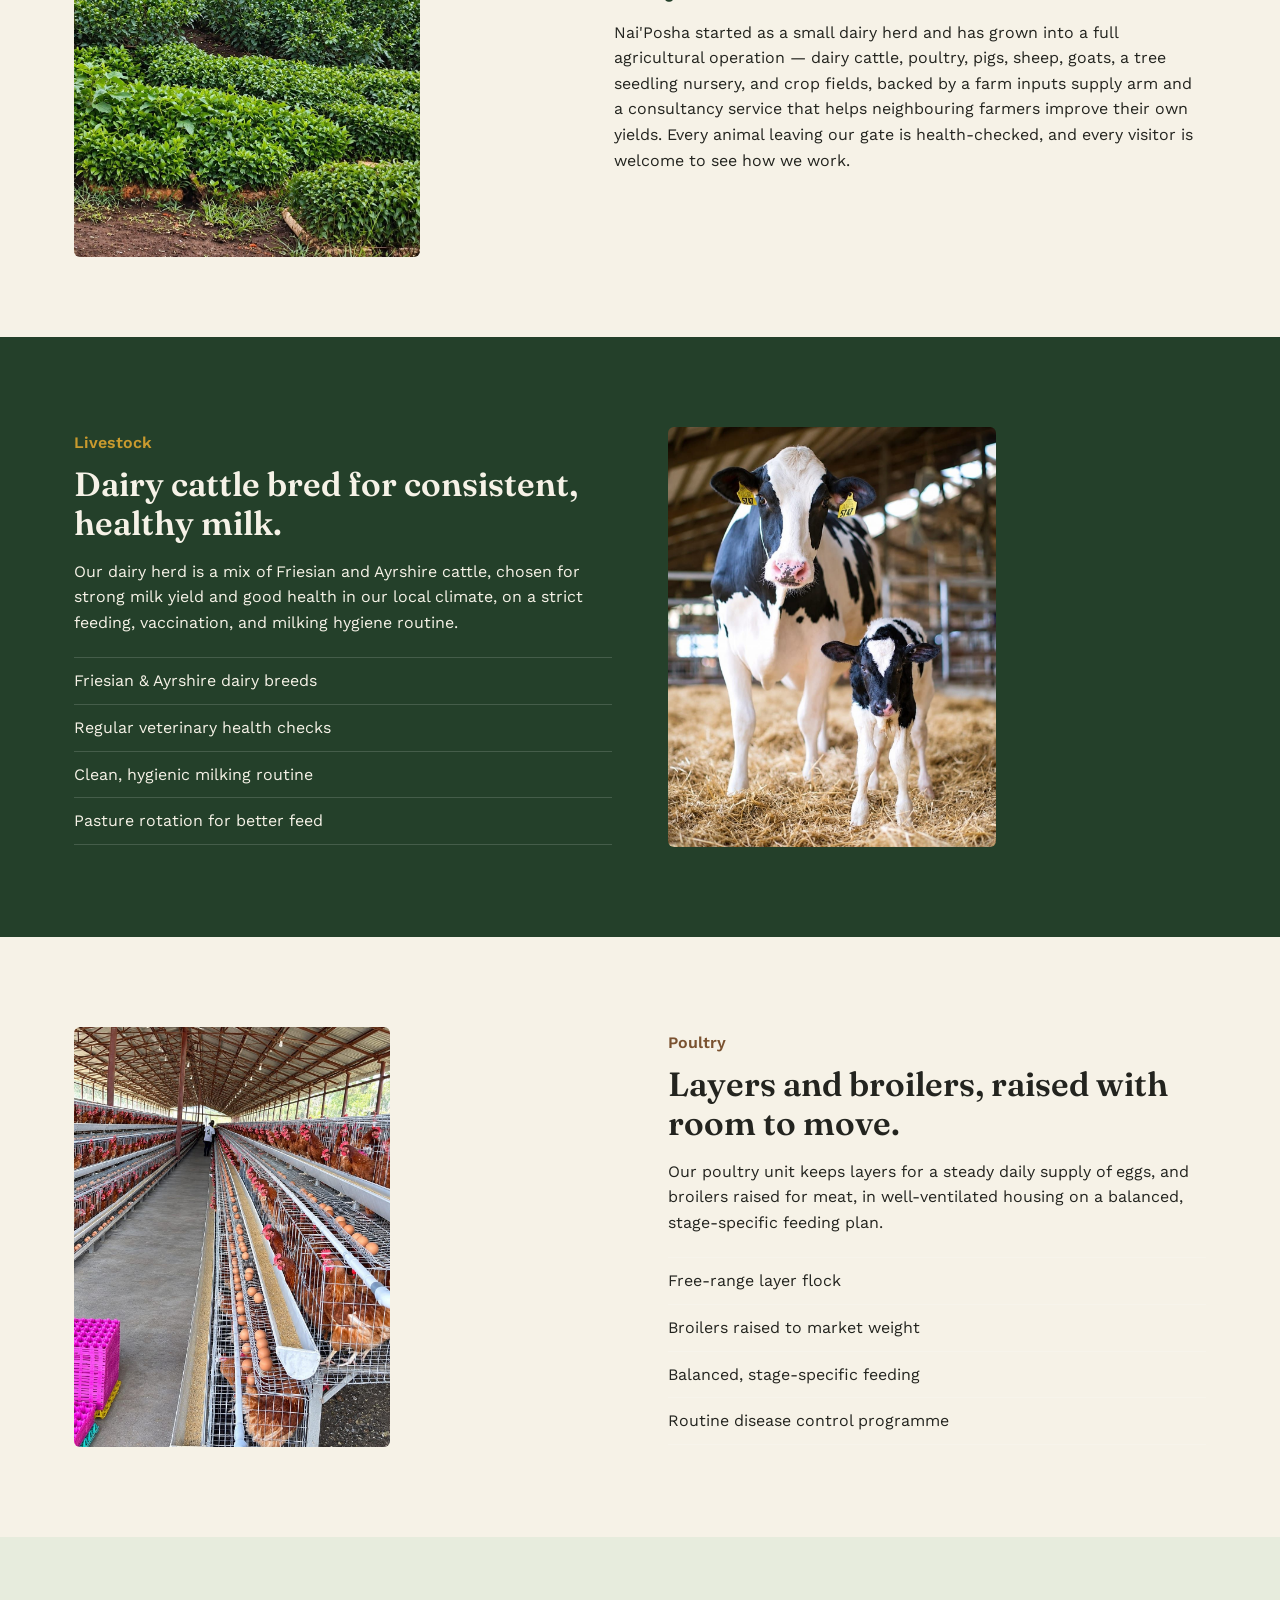
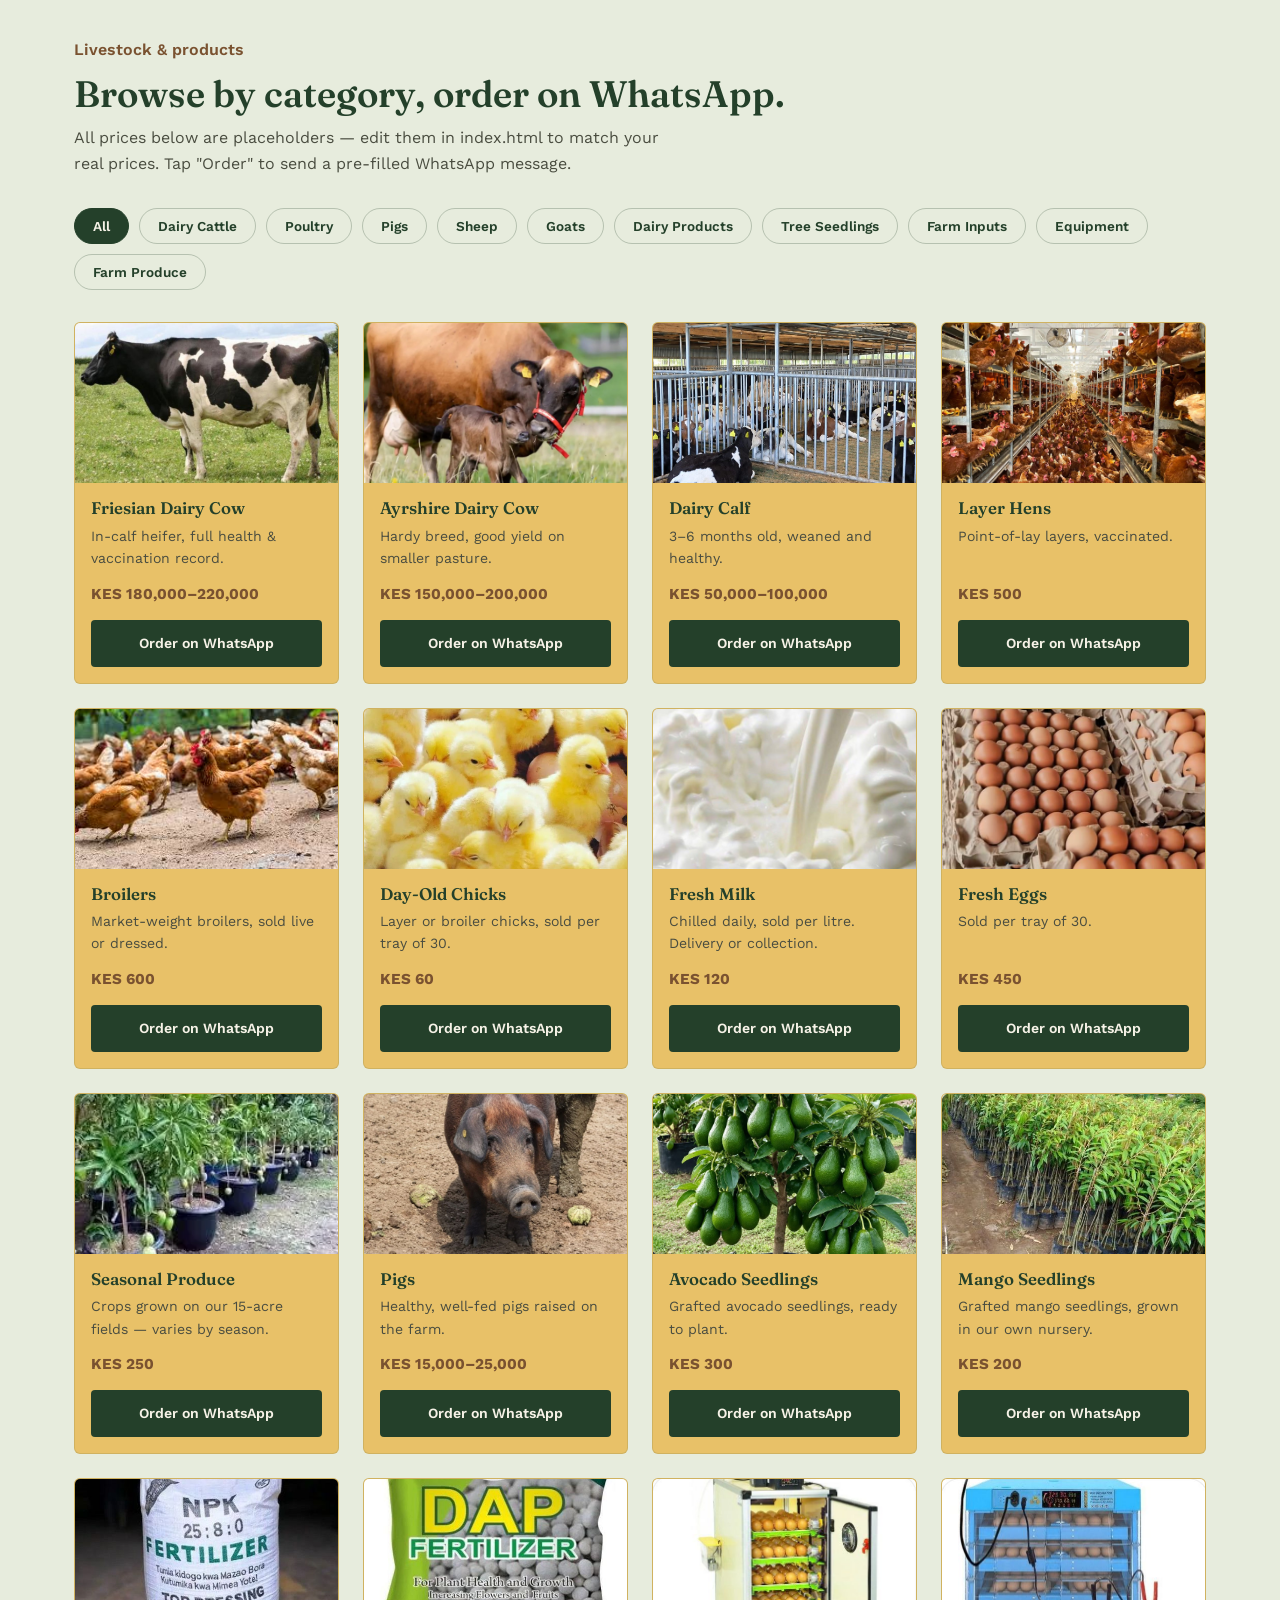
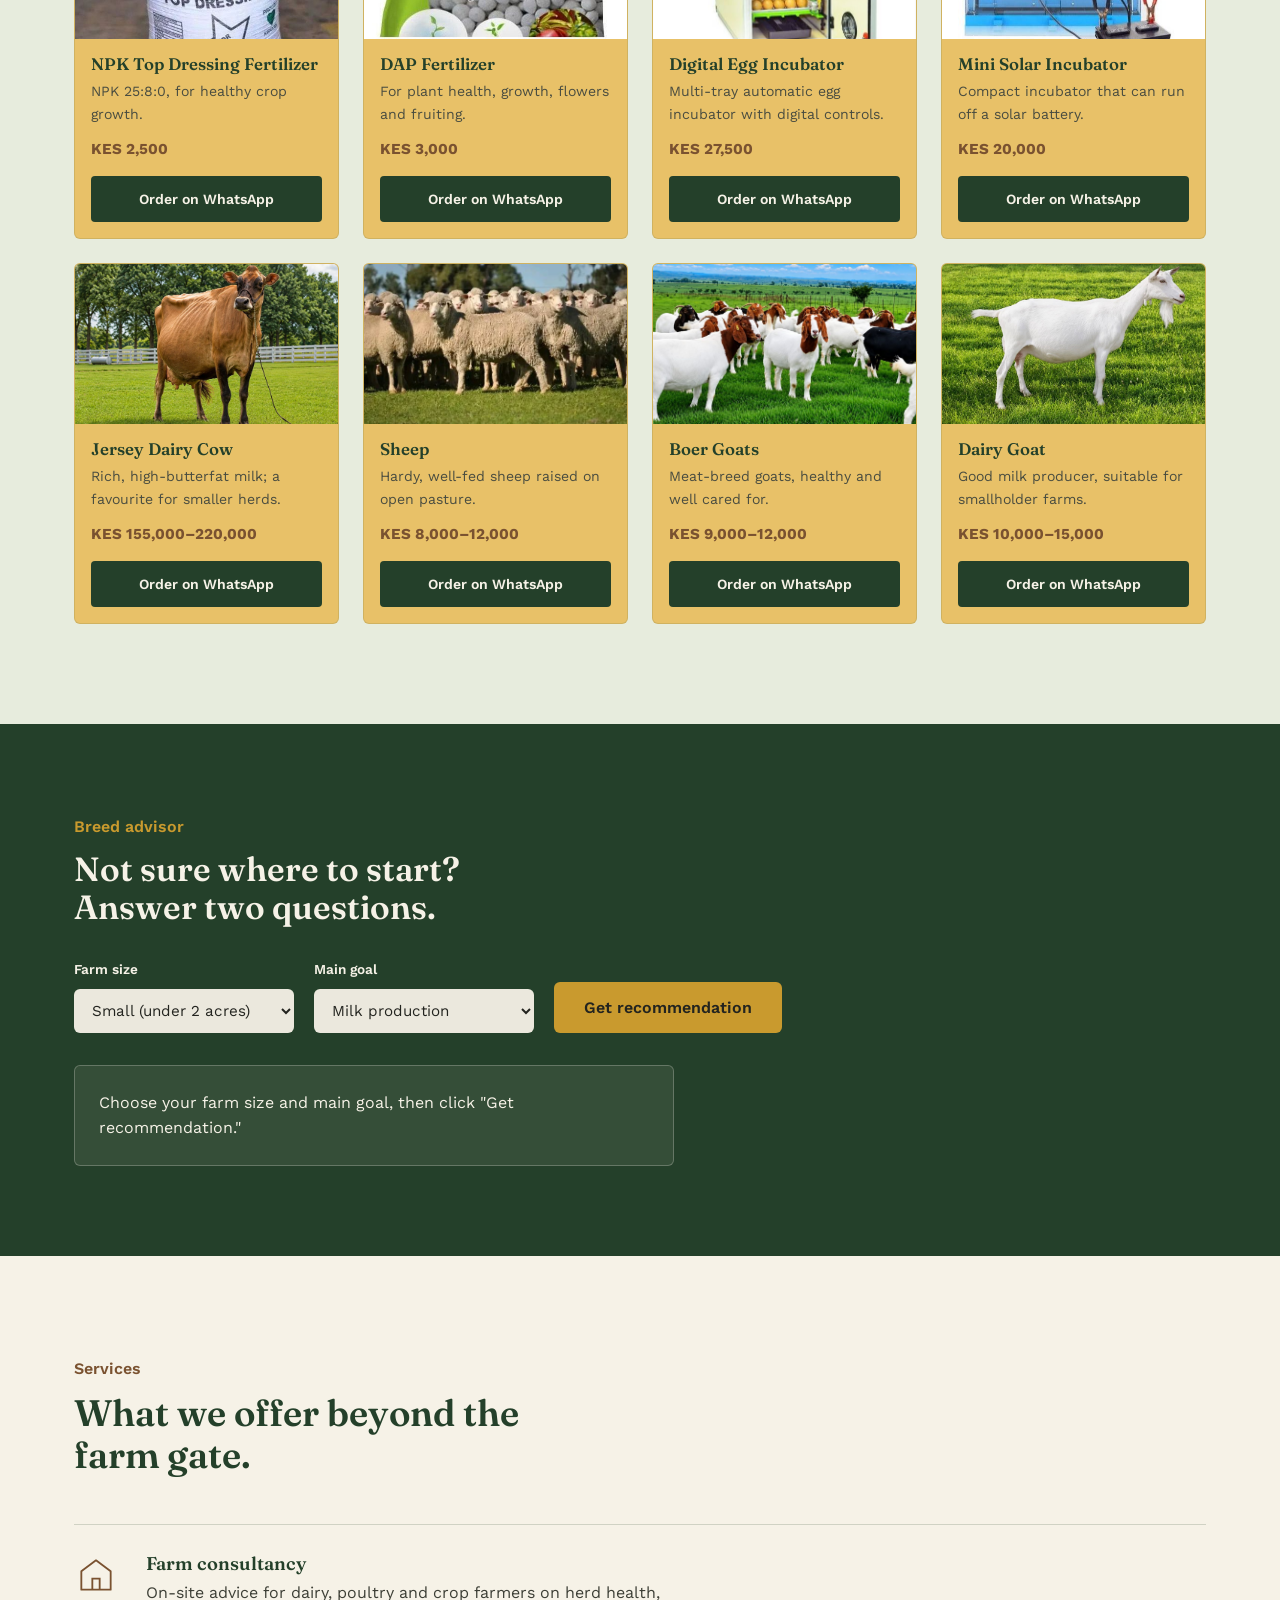
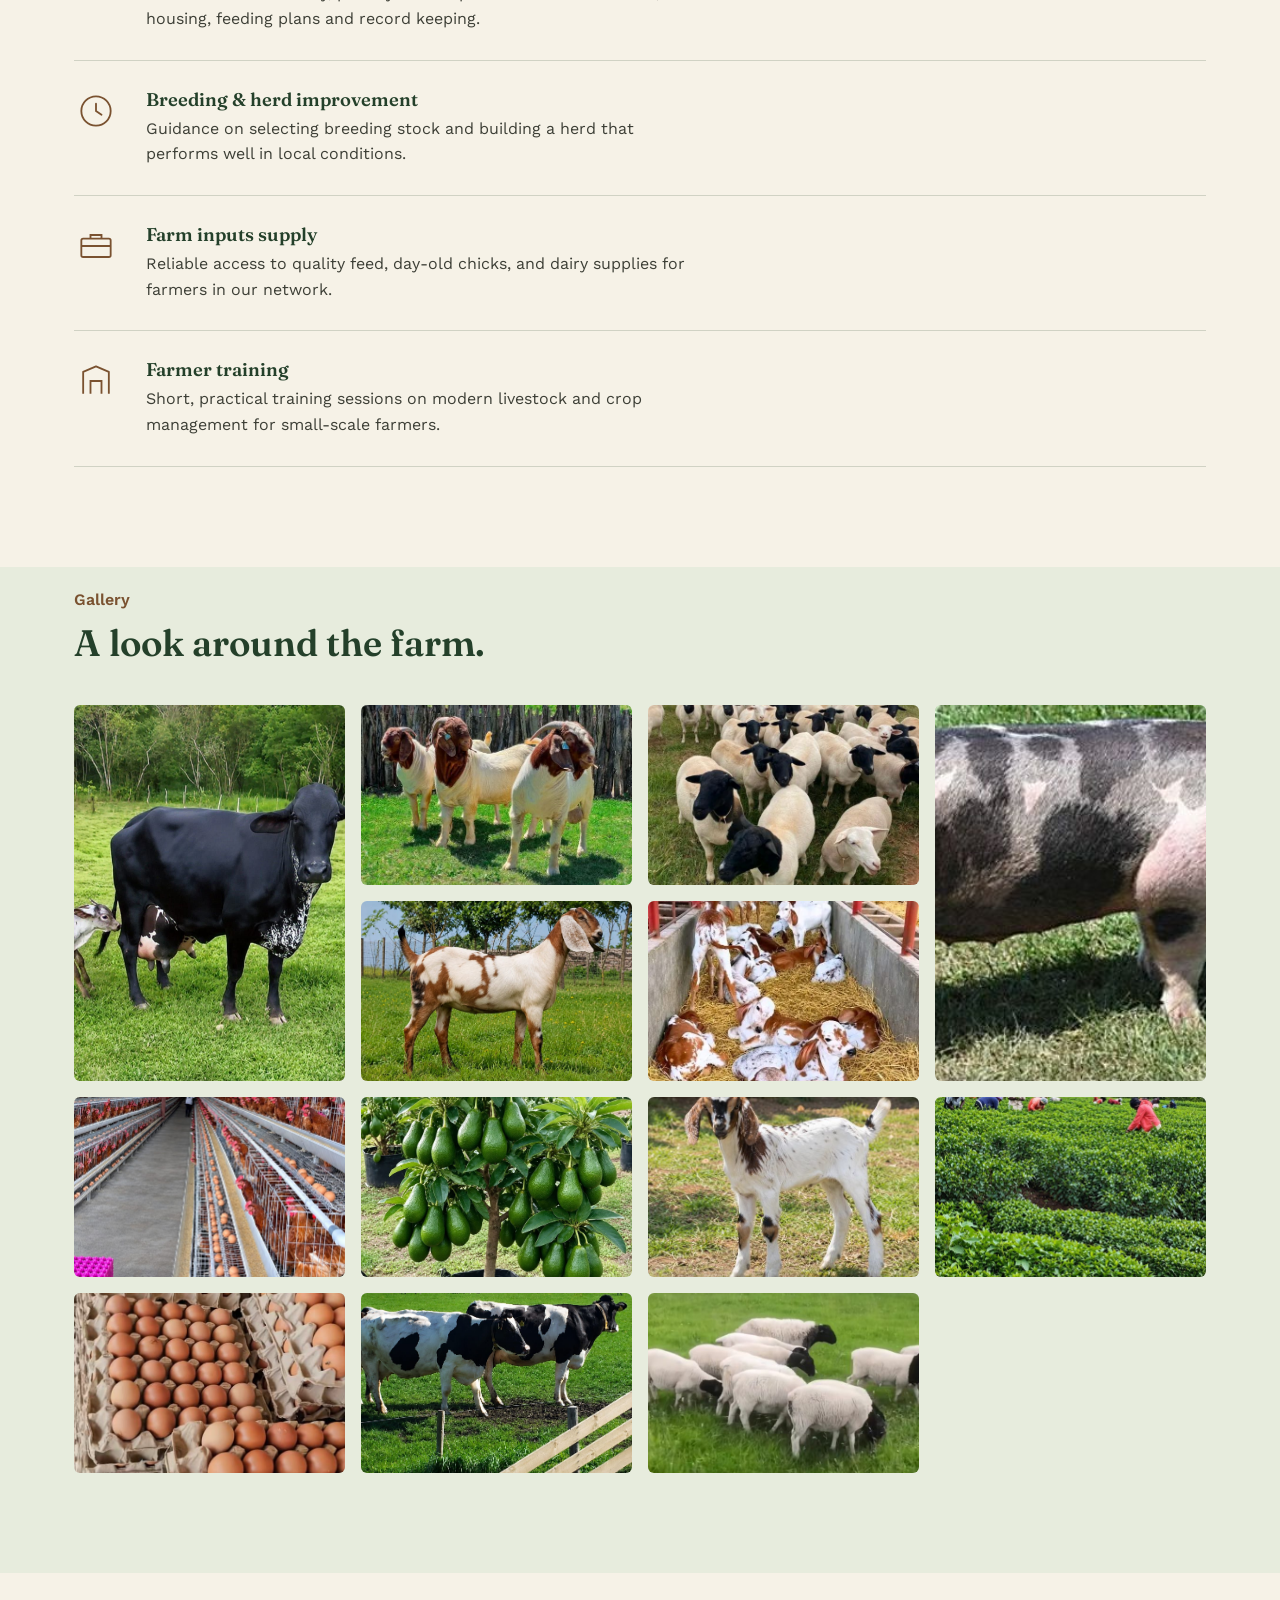
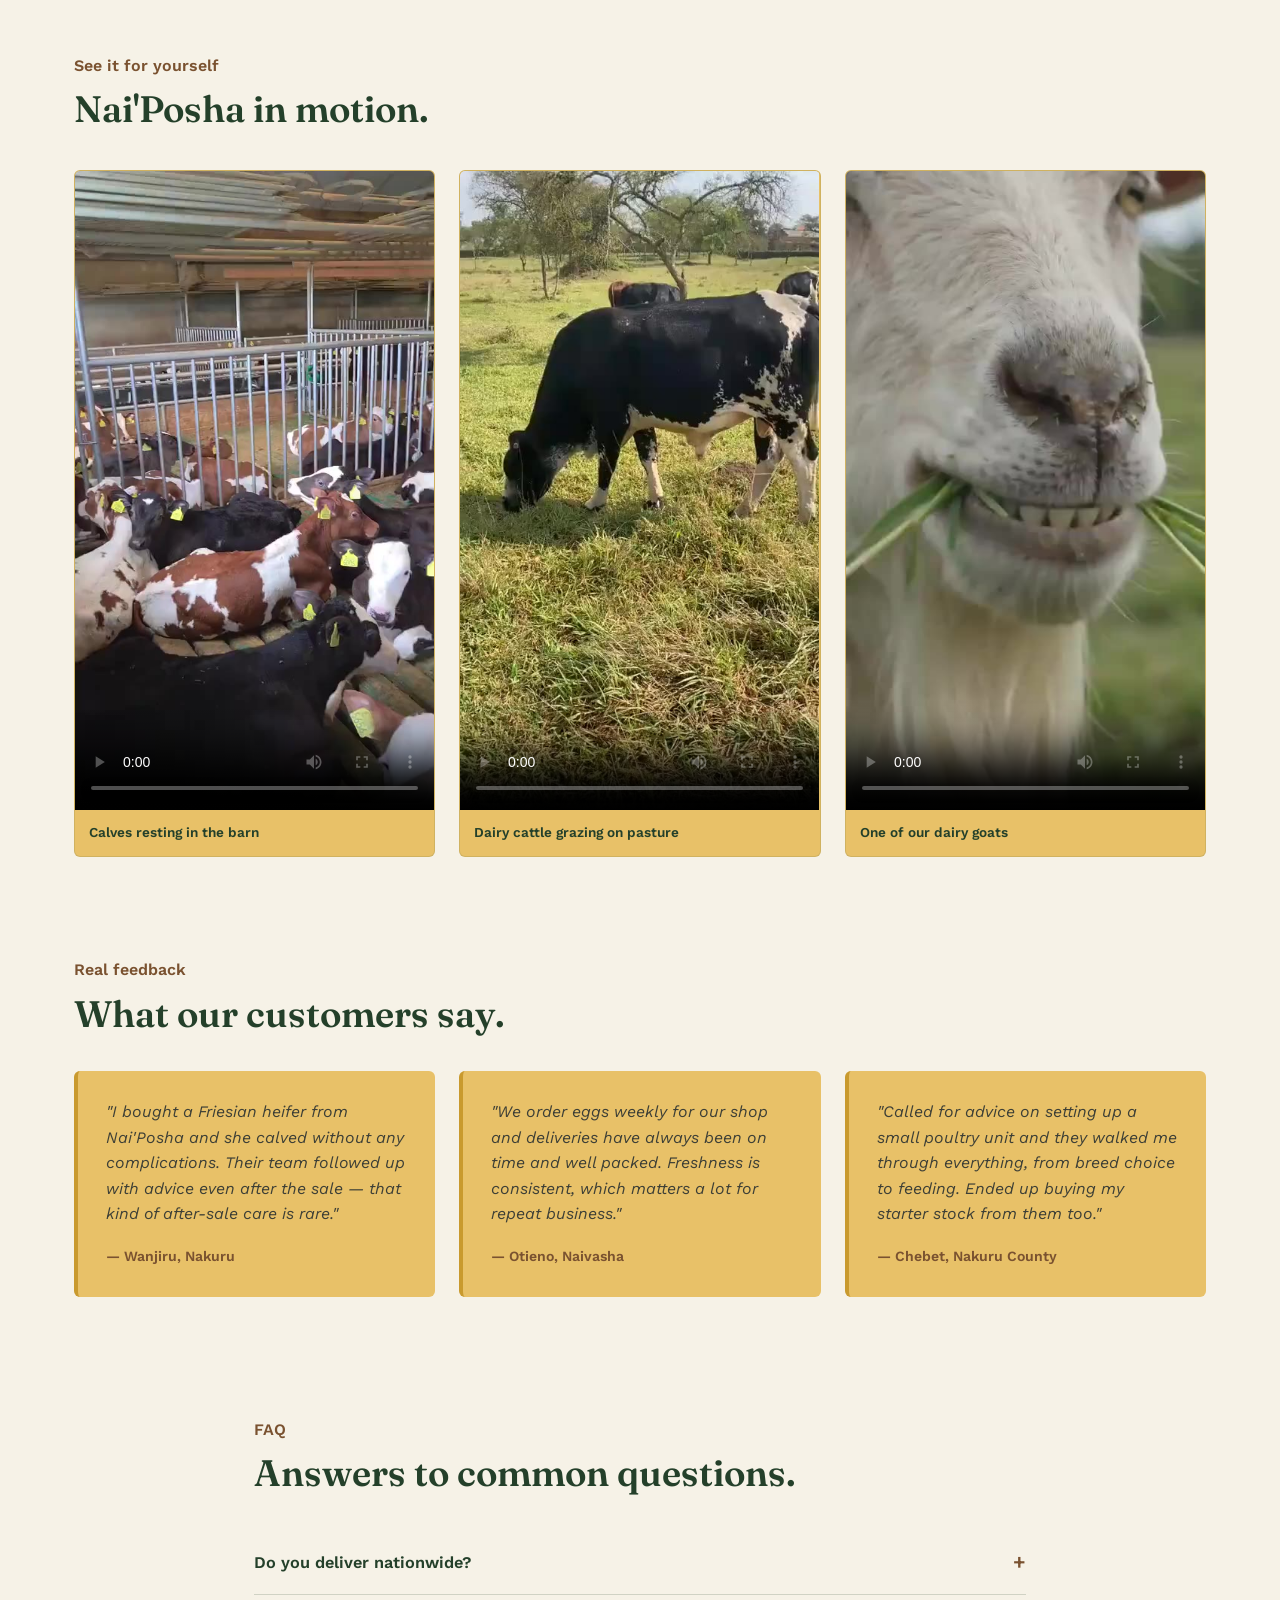
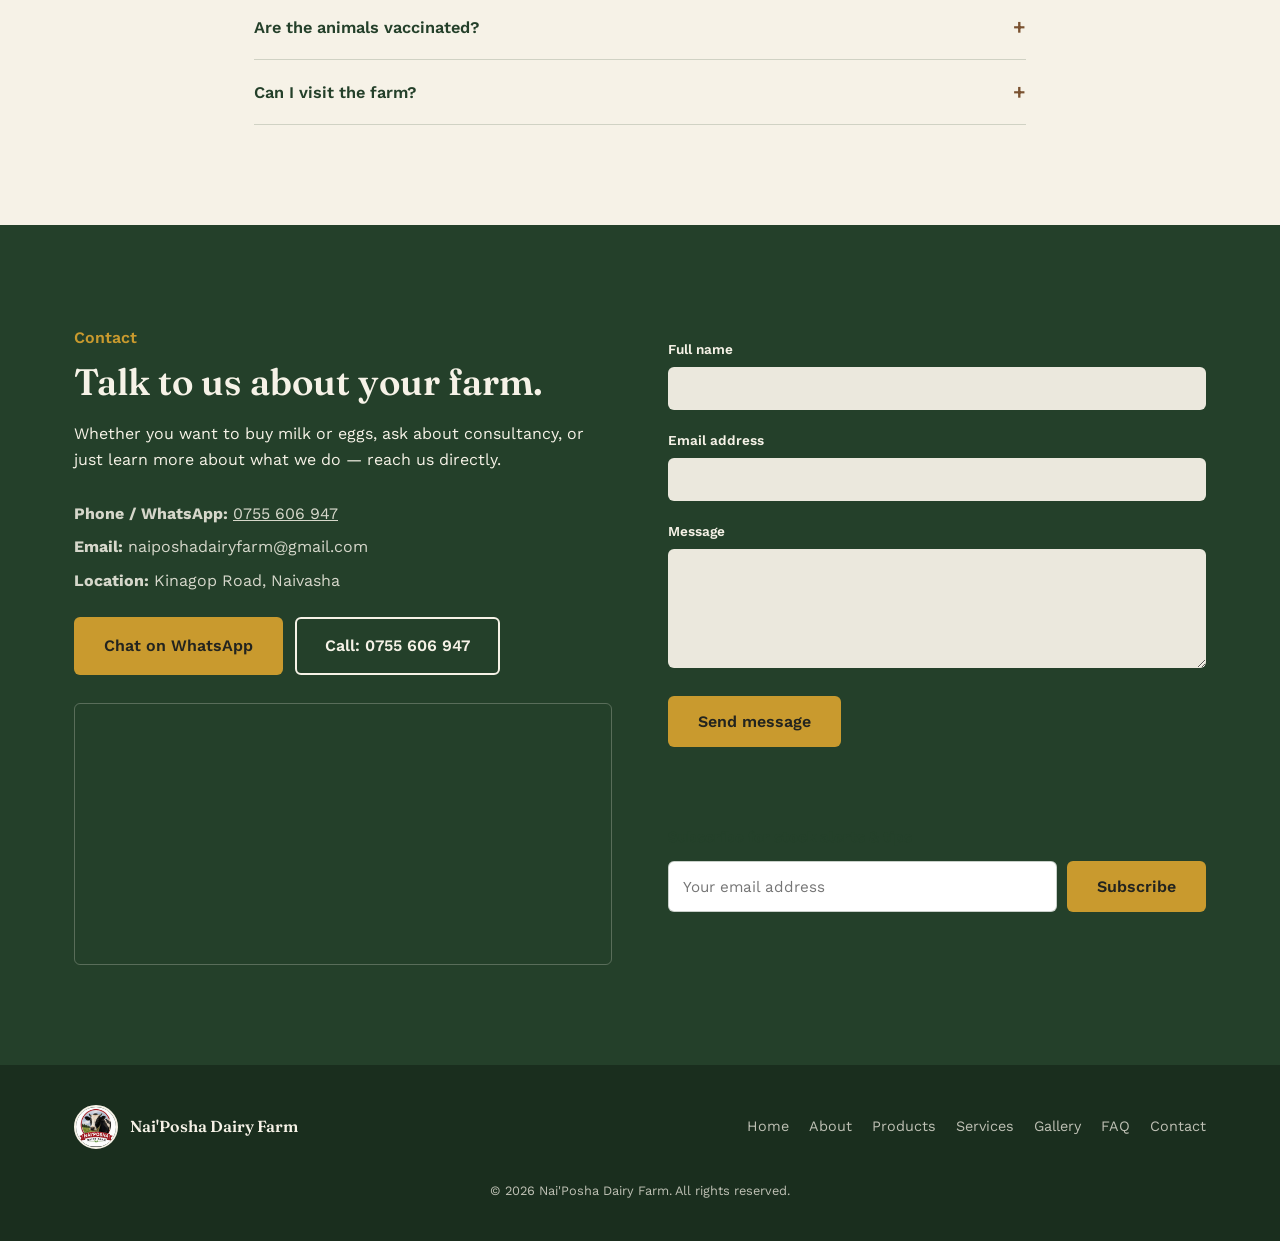
==== commit 5025e92d: "Add files via upload update background photo" ====
--- a/index.html
+++ b/index.html
@@ -61,14 +61,11 @@
         </ul>
       </div>
 
-      <div class="hero-media">
-        <div class="hero-slideshow" id="heroSlideshow">
-          <img class="hero-slide active" src="images/cow-and-calf.jpg" alt="Dairy cow and her calf at Nai'Posha">
-          <img class="hero-slide" src="images/poultry-house.jpg" alt="Modern layer poultry house at Nai'Posha">
-          <img class="hero-slide" src="images/calf-pen.jpg" alt="Healthy calves resting at Nai'Posha">
-          <img class="hero-slide" src="images/hens.jpg" alt="Free-range hens on the farm">
-        </div>
-        <img class="hero-img-small" src="images/eggs-trays.jpg" alt="Fresh eggs from the farm">
+      <div class="hero-slideshow" id="heroSlideshow">
+        <img class="hero-slide active" src="images/cow-and-calf.jpg" alt="Dairy cow and her calf at Nai'Posha">
+        <img class="hero-slide" src="images/poultry-house.jpg" alt="Modern layer poultry house at Nai'Posha">
+        <img class="hero-slide" src="images/calf-pen.jpg" alt="Healthy calves resting at Nai'Posha">
+        <img class="hero-slide" src="images/hens.jpg" alt="Free-range hens on the farm">
       </div>
     </div>
 
--- a/styles.css
+++ b/styles.css
@@ -57,8 +57,8 @@
 .btn-primary:hover { background: #b98a25; }
 .btn-ghost { border-color: var(--cream); color: var(--cream); }
 .btn-ghost:hover { background: rgba(246, 242, 231, 0.12); }
-.hero .btn-ghost { border-color: var(--green-deep); color: var(--green-deep); }
-.hero .btn-ghost:hover { background: rgba(36, 64, 42, 0.08); }
+.hero .btn-ghost { border-color: var(--cream); color: var(--cream); }
+.hero .btn-ghost:hover { background: rgba(246, 242, 231, 0.15); }
 
 /* =========================================================
    4. NAVIGATION
@@ -80,21 +80,37 @@
 /* =========================================================
    5. HERO + STATS BAR
    ========================================================= */
-.hero-inner { max-width: var(--max-width); margin: 0 auto; padding: 72px 24px 0; display: grid; grid-template-columns: 1.1fr 0.9fr; gap: 56px; align-items: center; }
-.hero-text h1 { font-size: clamp(2.4rem, 5vw, 3.6rem); color: var(--green-deep); margin-top: 8px; }
-.hero-tagline { font-size: clamp(1.1rem, 2vw, 1.4rem); color: var(--brown-soil); font-weight: 600; margin-top: 10px; }
-.hero-sub { margin-top: 20px; max-width: 46ch; color: #3d3f36; }
+.hero {
+  position: relative;
+  background:
+    linear-gradient(180deg, rgba(20, 31, 16, 0.72) 0%, rgba(20, 31, 16, 0.55) 45%, rgba(20, 31, 16, 0.85) 100%),
+    url('images/hero-bg-cattle.jpg') center / cover no-repeat;
+}
+.hero-inner { max-width: var(--max-width); margin: 0 auto; padding: 100px 24px 120px; }
+.hero-text { max-width: 640px; }
+.hero-text h1 { font-size: clamp(2.4rem, 5vw, 3.6rem); color: var(--cream); margin-top: 8px; }
+.hero-tagline { font-size: clamp(1.1rem, 2vw, 1.4rem); color: var(--gold-wheat); font-weight: 600; margin-top: 10px; }
+.hero-sub { margin-top: 20px; max-width: 46ch; color: rgba(246, 242, 231, 0.9); }
 .hero-actions { margin-top: 32px; display: flex; gap: 16px; flex-wrap: wrap; }
-.hero-media { position: relative; }
-.hero-slideshow { position: relative; width: 100%; height: 480px; border-radius: var(--radius); overflow: hidden; }
+
+.hero-slideshow {
+  position: relative;
+  width: 100%;
+  max-width: 480px;
+  height: 260px;
+  margin-top: 48px;
+  border-radius: var(--radius);
+  overflow: hidden;
+  border: 4px solid rgba(246, 242, 231, 0.85);
+  box-shadow: 0 12px 30px rgba(0, 0, 0, 0.35);
+}
 .hero-slide {
   position: absolute; inset: 0; width: 100%; height: 100%; object-fit: cover;
   opacity: 0; transition: opacity 1.2s ease;
 }
 .hero-slide.active { opacity: 1; }
-.hero-img-small { position: absolute; bottom: -36px; left: -36px; width: 160px; height: 160px; object-fit: cover; border-radius: var(--radius); border: 6px solid var(--cream); z-index: 2; }
-
-.stats-bar { background: var(--green-deep); margin-top: 90px; }
+
+.stats-bar { background: var(--green-deep); }
 .stats-inner { max-width: var(--max-width); margin: 0 auto; padding: 36px 24px; display: flex; flex-direction: column; align-items: center; gap: 24px; text-align: center; }
 .stats-hours { color: var(--gold-wheat); font-weight: 600; font-size: 0.95rem; letter-spacing: 0.02em; }
 .stats-row { display: flex; justify-content: space-around; flex-wrap: wrap; gap: 24px; width: 100%; }
@@ -104,7 +120,7 @@
 .stat-label em { font-style: normal; opacity: 0.65; }
 
 .trust-badges { display: flex; flex-wrap: wrap; gap: 10px 20px; list-style: none; margin-top: 18px; padding: 0; }
-.trust-badges li { font-size: 0.82rem; font-weight: 600; color: var(--green-deep); }
+.trust-badges li { font-size: 0.82rem; font-weight: 600; color: var(--cream); }
 
 /* =========================================================
    6. ABOUT
@@ -437,10 +453,9 @@
    17. RESPONSIVE RULES
    ========================================================= */
 @media (max-width: 900px) {
-  .hero-inner, .about-inner, .band-inner, .contact-inner { grid-template-columns: 1fr; }
+  .band-inner { grid-template-columns: 1fr; }
+  .about-inner, .contact-inner { grid-template-columns: 1fr; }
   .band-inner.reverse { direction: ltr; }
-  .hero-media { order: -1; }
-  .hero-img-small { display: none; }
   .gallery-grid { grid-template-columns: repeat(2, 1fr); }
   .product-grid { grid-template-columns: repeat(2, 1fr); }
   .testimonial-grid { grid-template-columns: 1fr; }
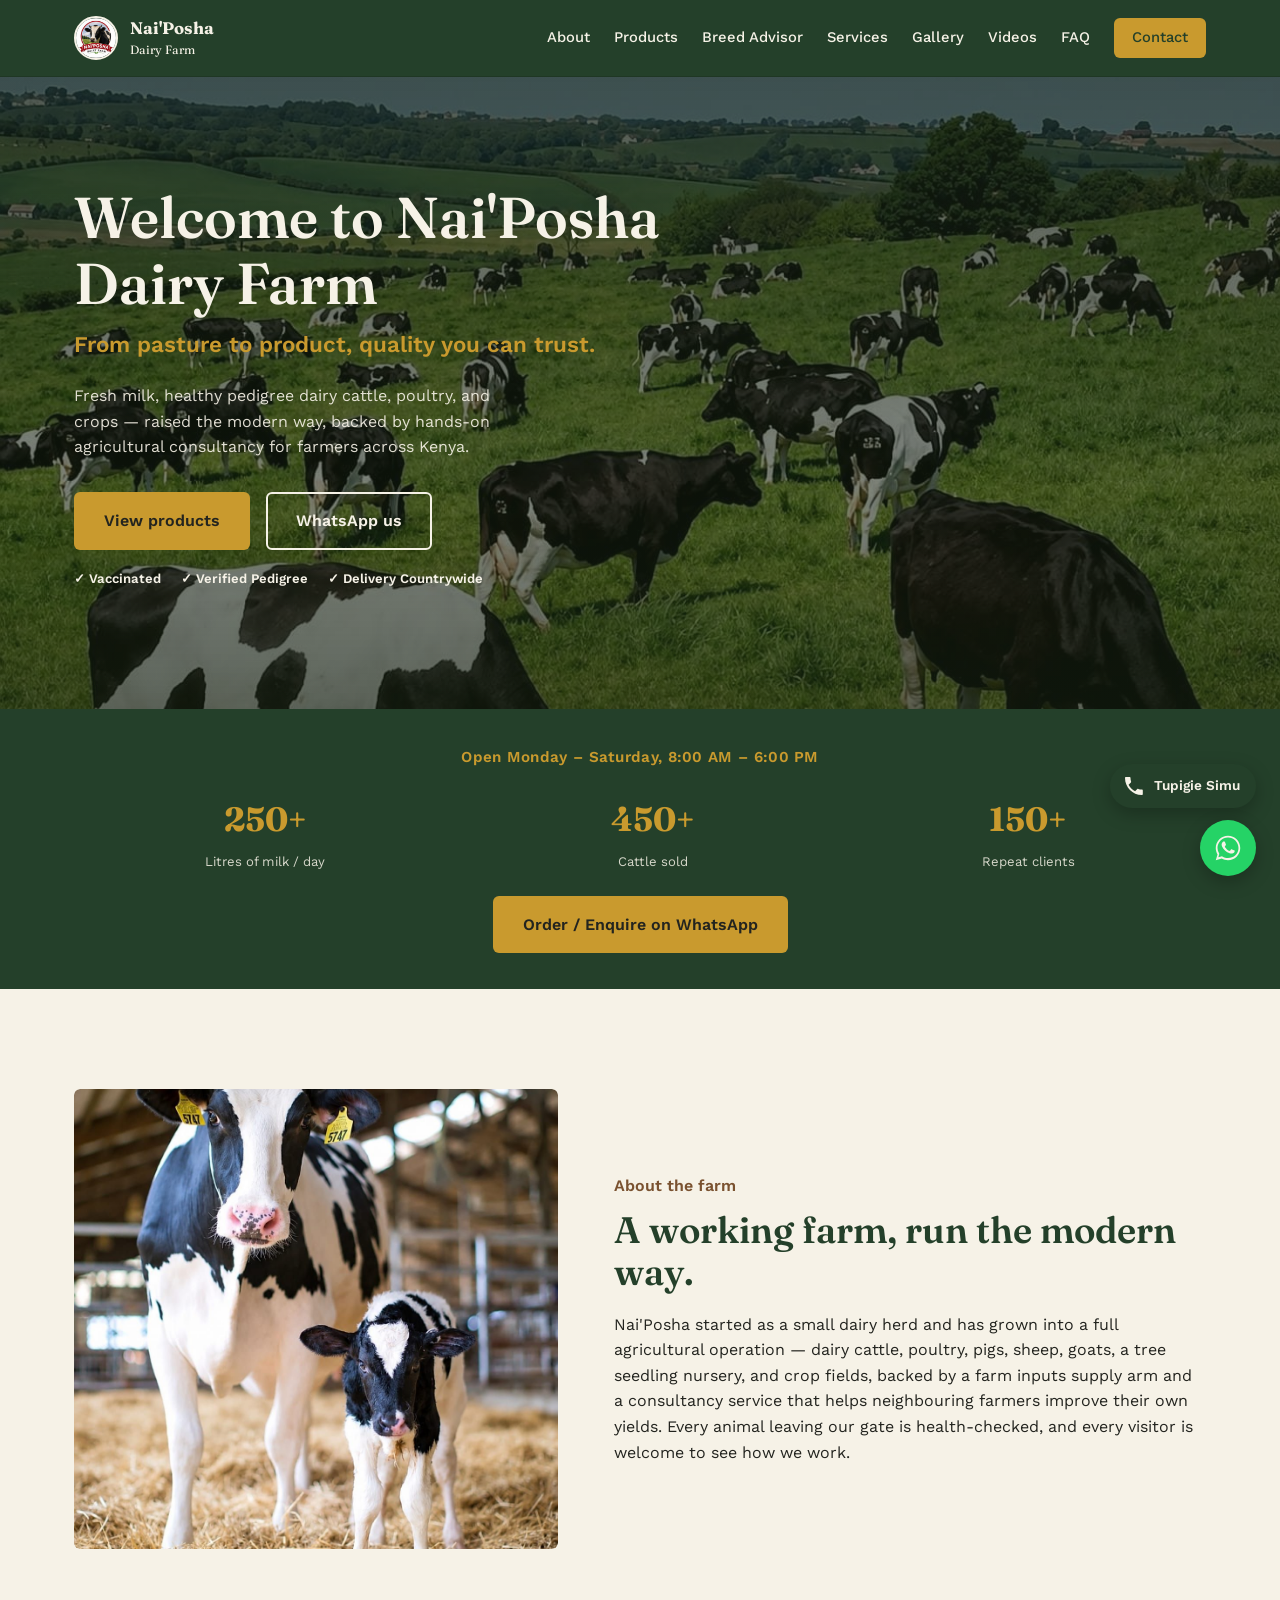
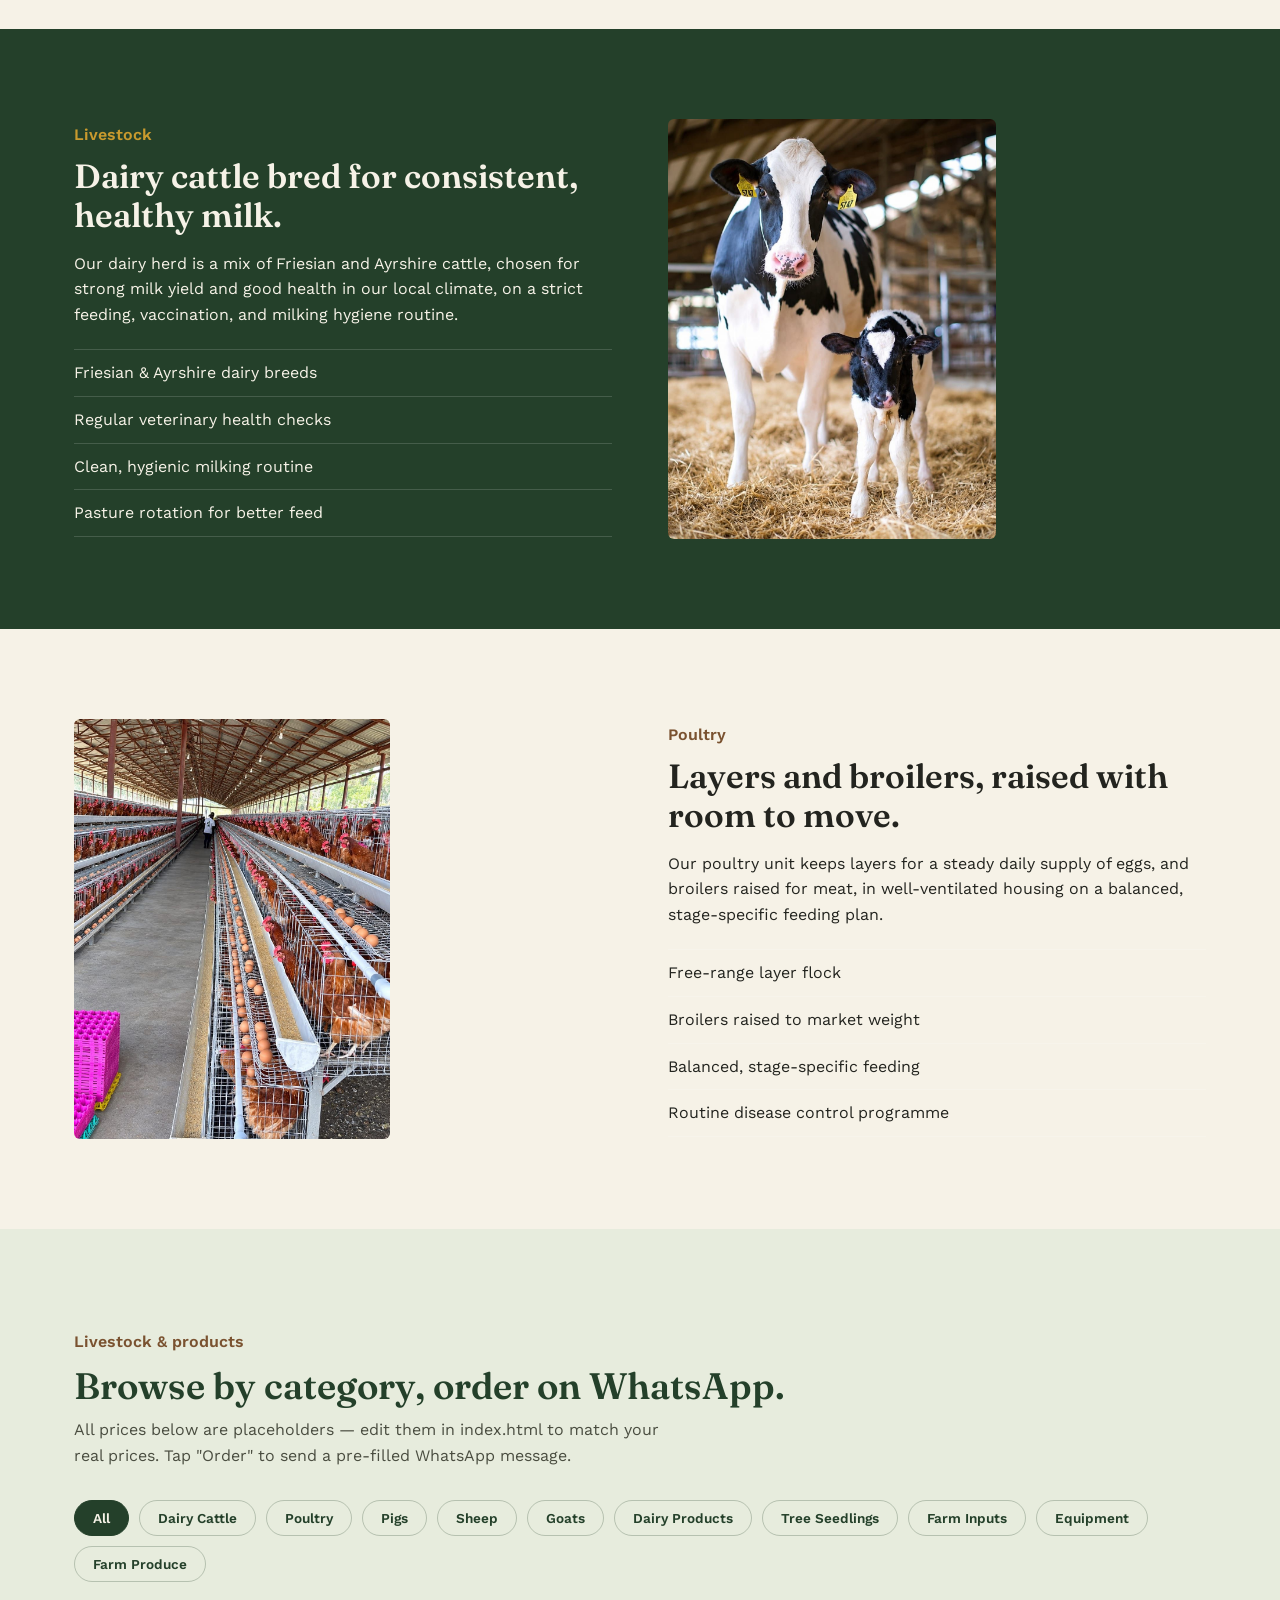
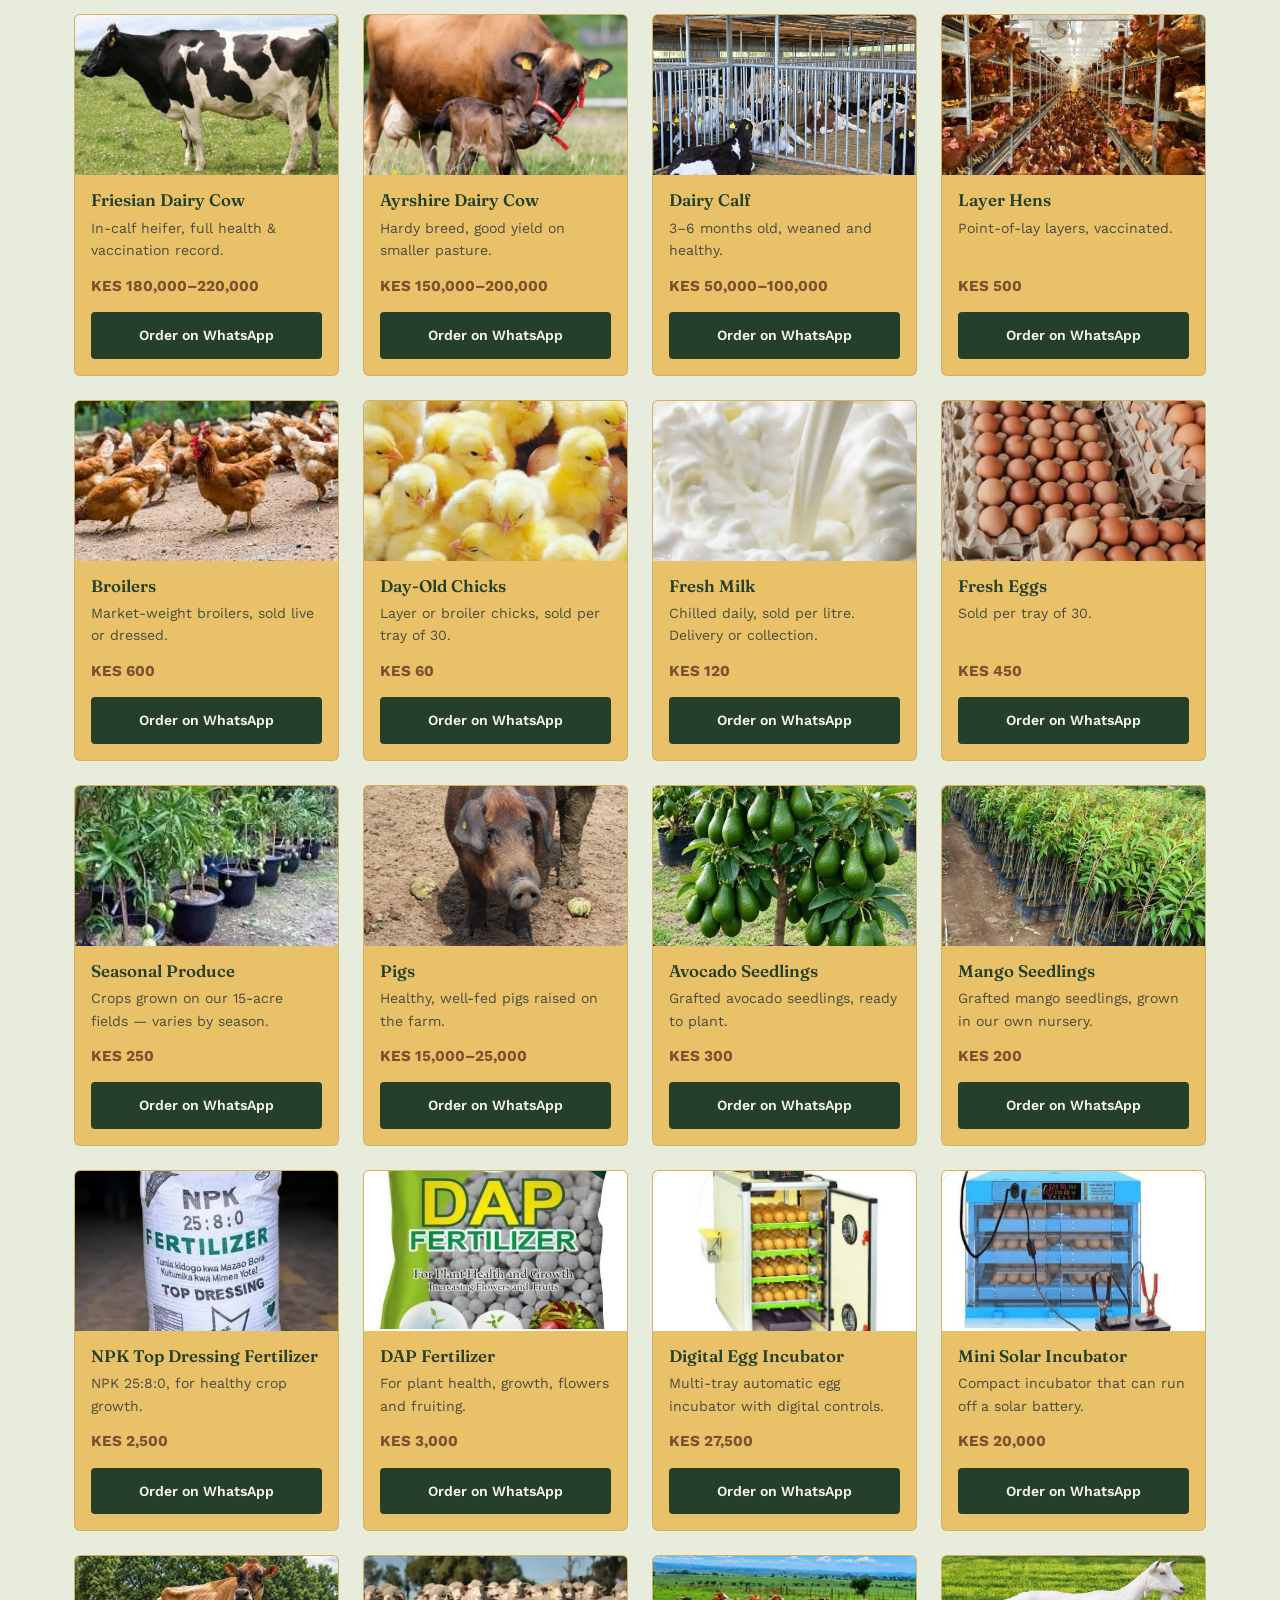
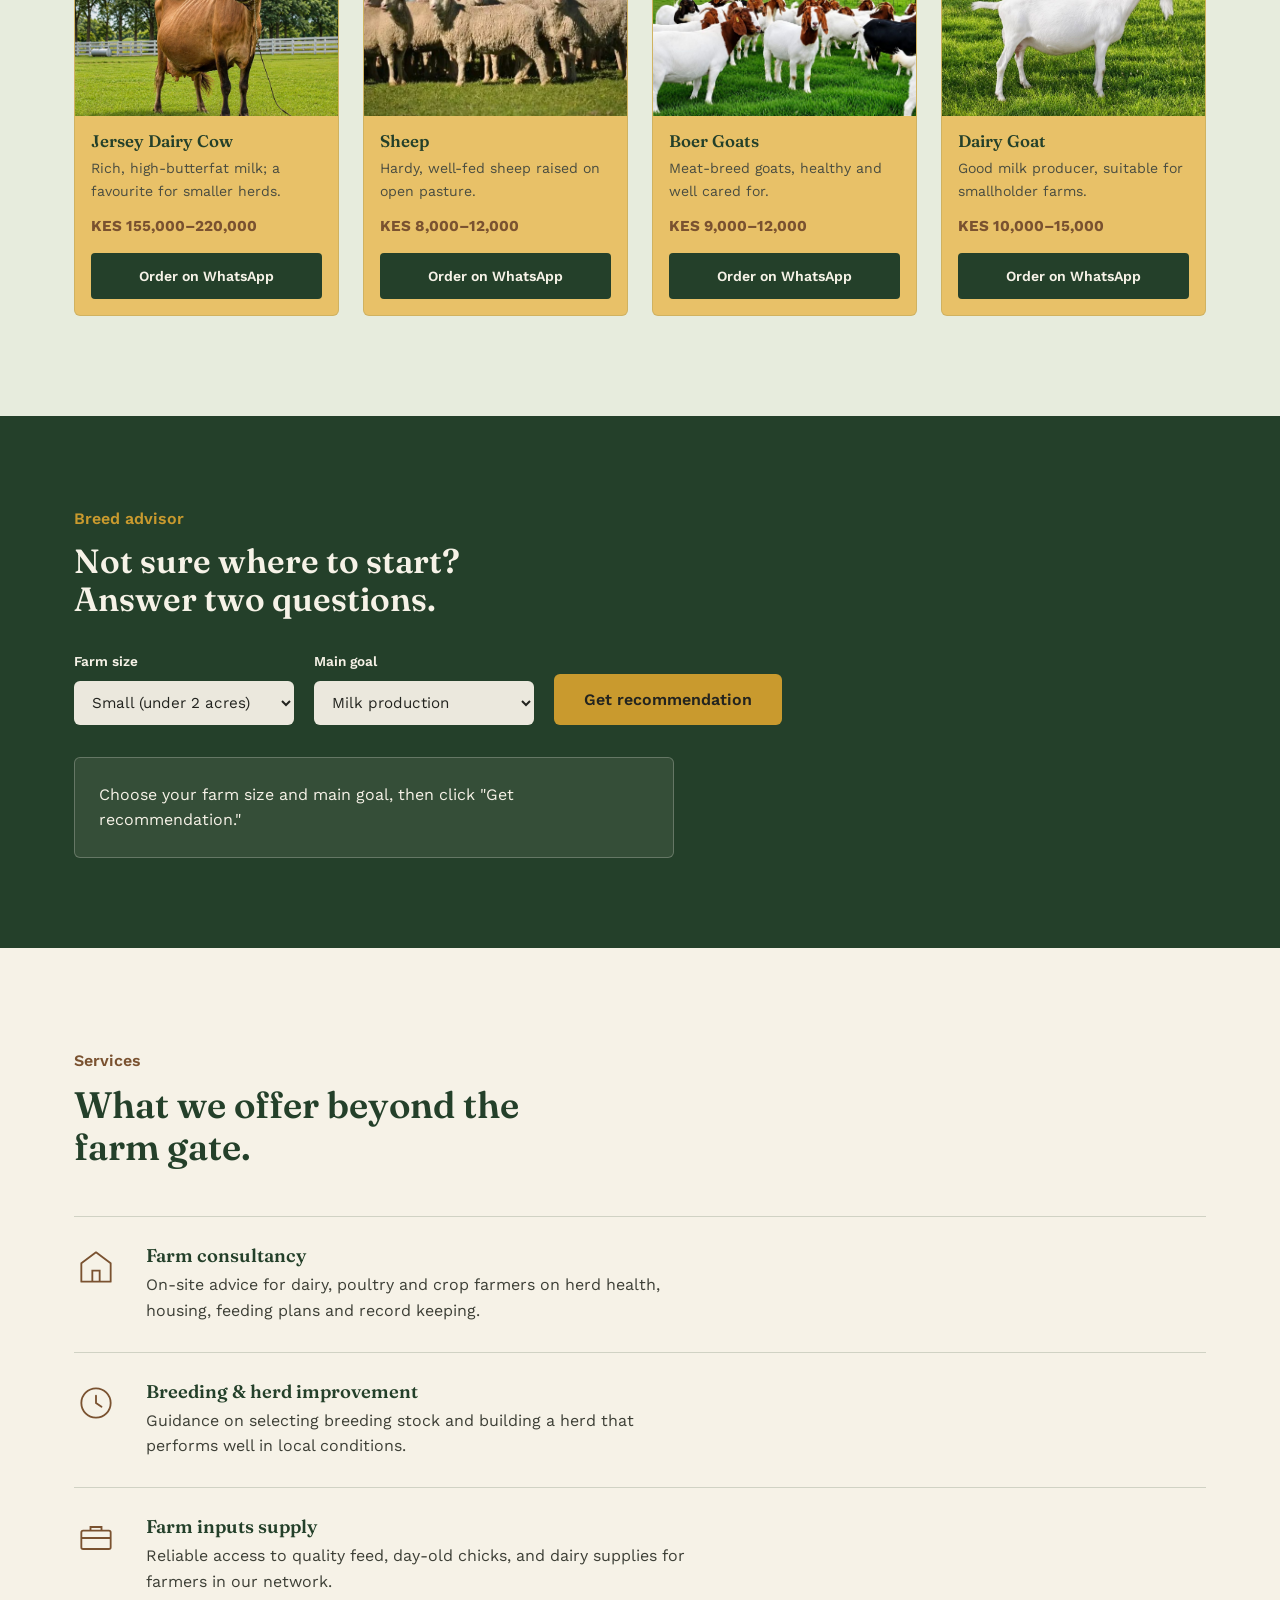
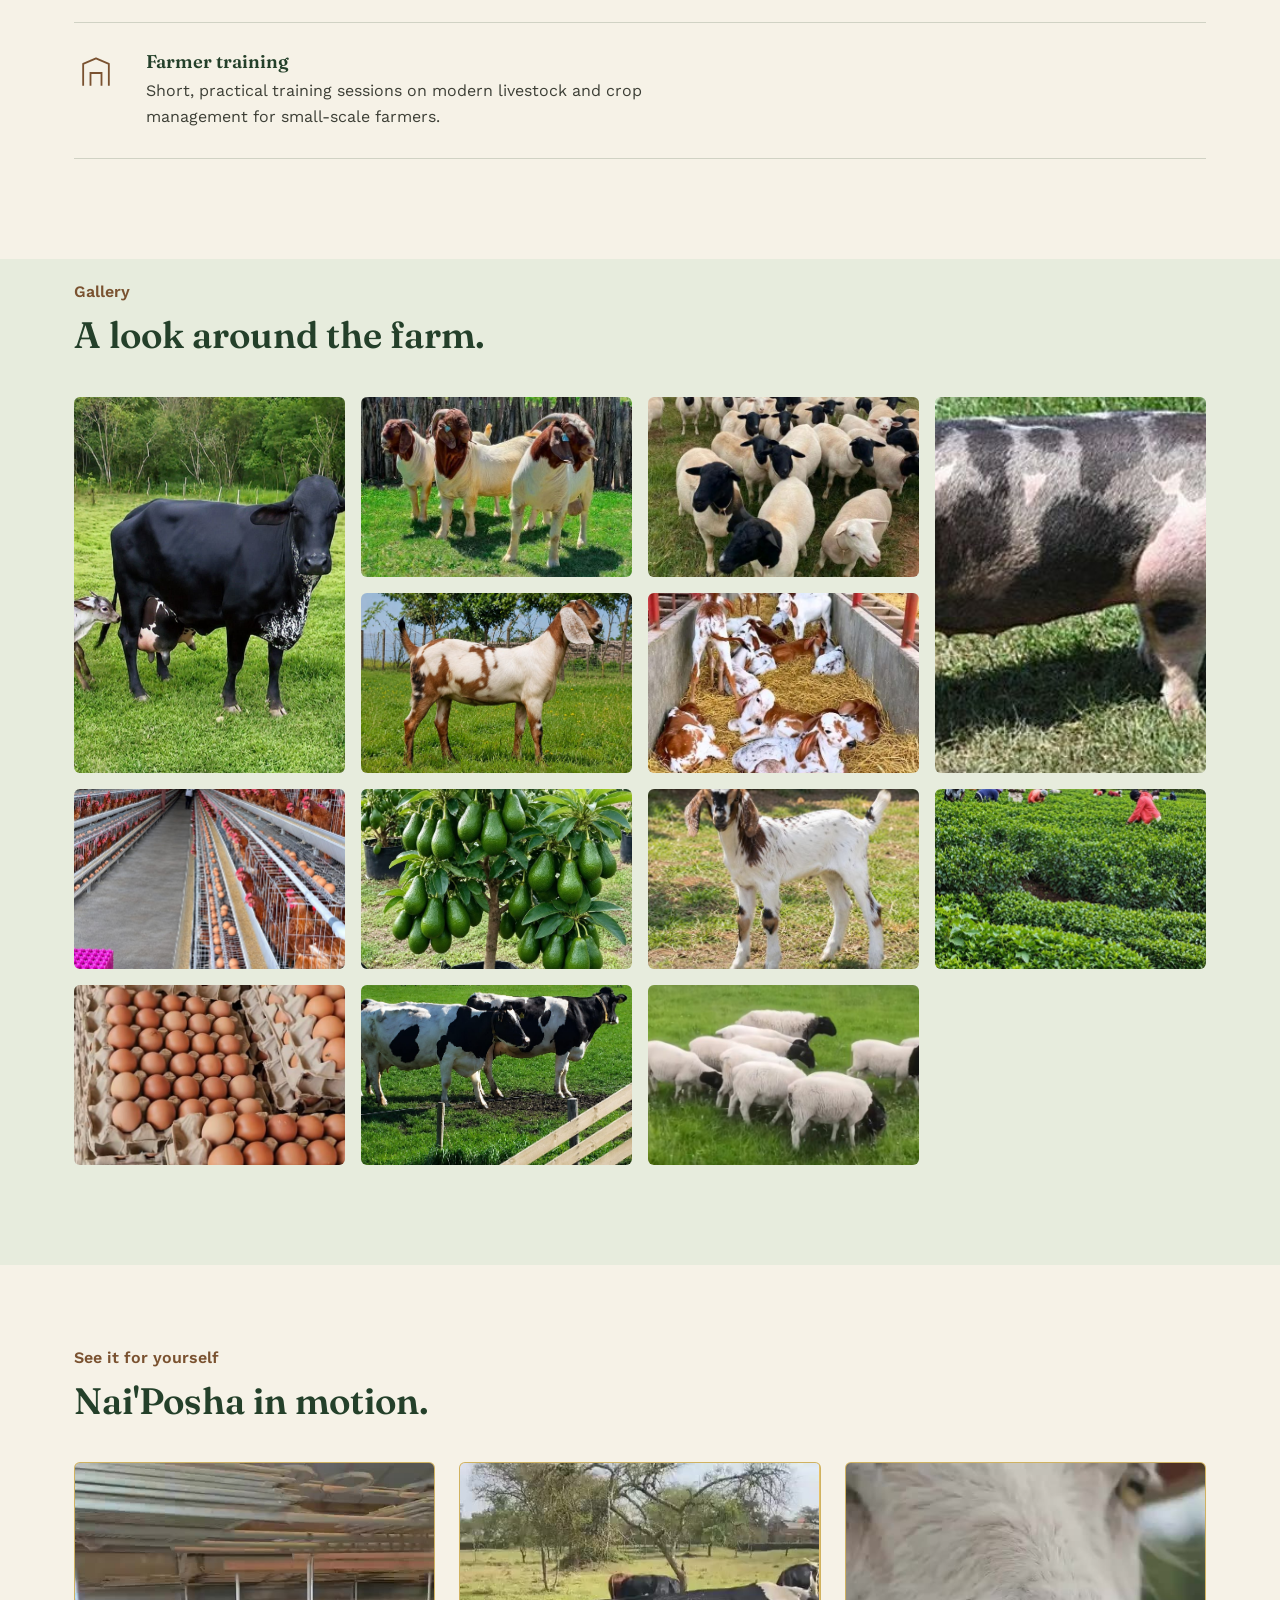
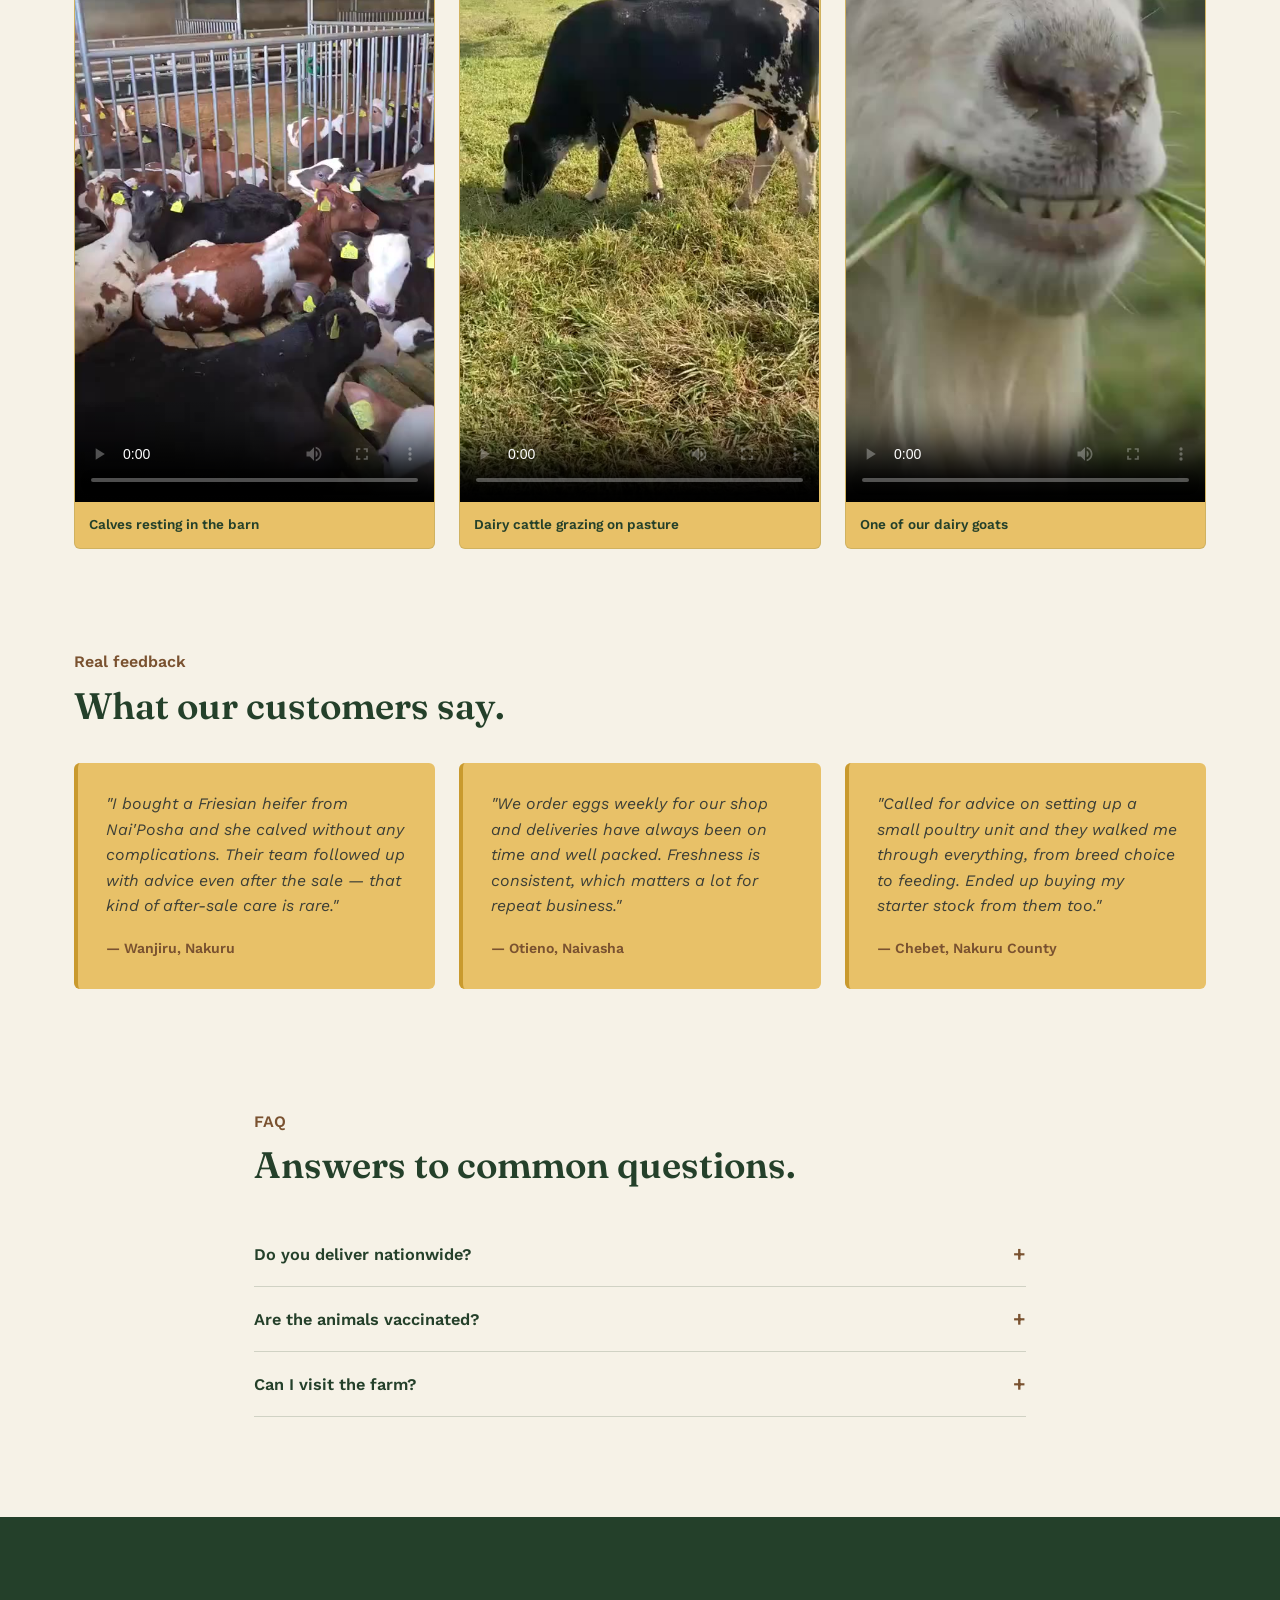
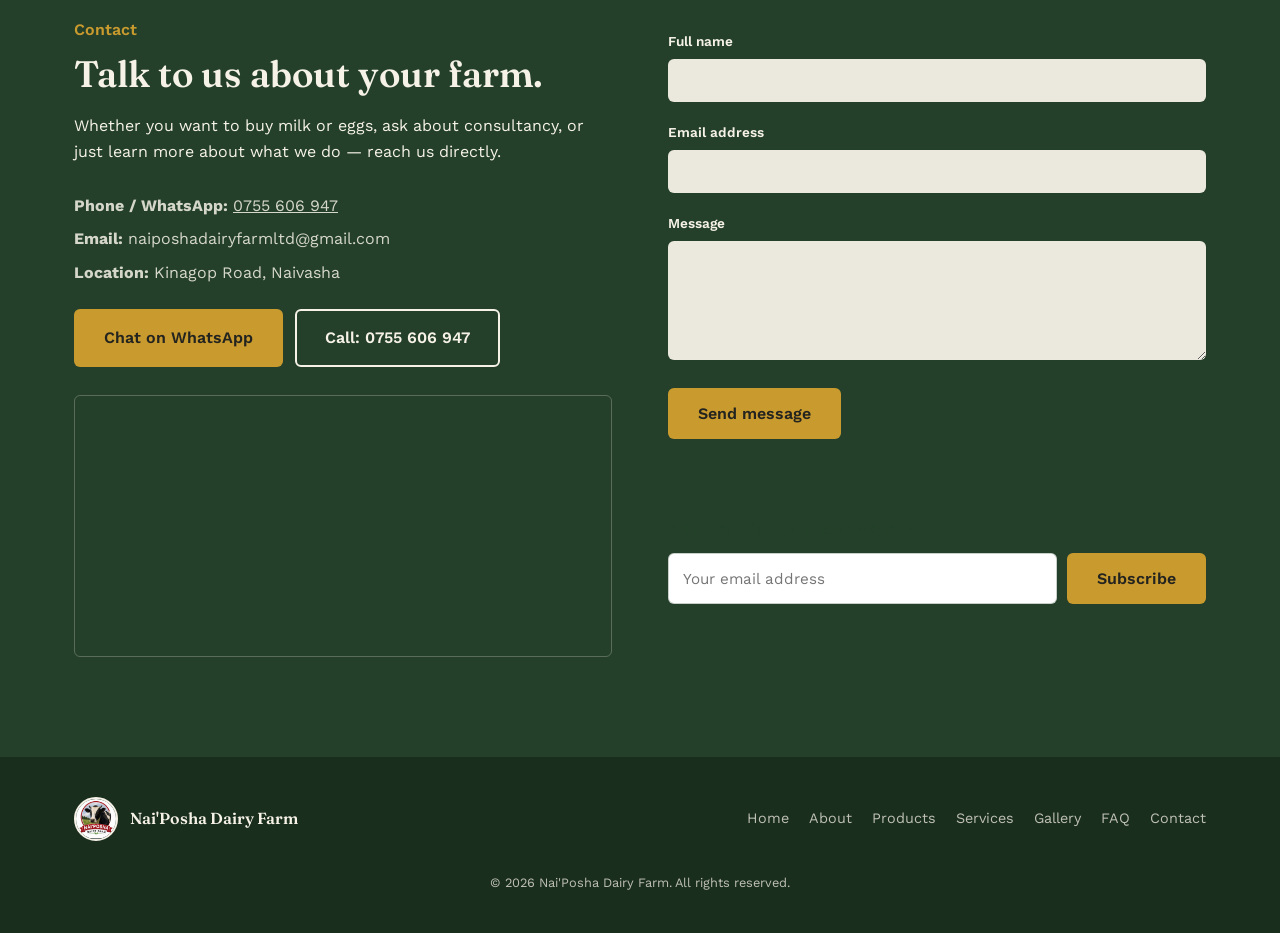
==== commit 4e6b9340: "Add files via upload update email and slideshow location" ====
--- a/index.html
+++ b/index.html
@@ -60,13 +60,6 @@
           <li>&#10003; Delivery Countrywide</li>
         </ul>
       </div>
-
-      <div class="hero-slideshow" id="heroSlideshow">
-        <img class="hero-slide active" src="images/cow-and-calf.jpg" alt="Dairy cow and her calf at Nai'Posha">
-        <img class="hero-slide" src="images/poultry-house.jpg" alt="Modern layer poultry house at Nai'Posha">
-        <img class="hero-slide" src="images/calf-pen.jpg" alt="Healthy calves resting at Nai'Posha">
-        <img class="hero-slide" src="images/hens.jpg" alt="Free-range hens on the farm">
-      </div>
     </div>
 
     <!-- Stats bar -->
@@ -96,7 +89,12 @@
   <section id="about" class="about">
     <div class="about-inner">
       <div class="about-media">
-        <img src="images/tea-crop-field.jpg" alt="Farm workers tending crops at Nai'Posha">
+        <div class="hero-slideshow" id="heroSlideshow">
+          <img class="hero-slide active" src="images/cow-and-calf.jpg" alt="Dairy cow and her calf at Nai'Posha">
+          <img class="hero-slide" src="images/poultry-house.jpg" alt="Modern layer poultry house at Nai'Posha">
+          <img class="hero-slide" src="images/calf-pen.jpg" alt="Healthy calves resting at Nai'Posha">
+          <img class="hero-slide" src="images/hens.jpg" alt="Free-range hens on the farm">
+        </div>
       </div>
       <div class="about-text">
         <p class="kicker">About the farm</p>
@@ -582,7 +580,7 @@
 
         <div class="contact-info">
           <p><strong>Phone / WhatsApp:</strong> <a href="tel:+254755606947">0755 606 947</a></p>
-          <p><strong>Email:</strong> naiposhadairyfarm@gmail.com</p>
+          <p><strong>Email:</strong> naiposhadairyfarmltd@gmail.com</p>
           <p><strong>Location:</strong> Kinagop Road, Naivasha</p>
         </div>
 
--- a/styles.css
+++ b/styles.css
@@ -96,13 +96,9 @@
 .hero-slideshow {
   position: relative;
   width: 100%;
-  max-width: 480px;
-  height: 260px;
-  margin-top: 48px;
+  height: 460px;
   border-radius: var(--radius);
   overflow: hidden;
-  border: 4px solid rgba(246, 242, 231, 0.85);
-  box-shadow: 0 12px 30px rgba(0, 0, 0, 0.35);
 }
 .hero-slide {
   position: absolute; inset: 0; width: 100%; height: 100%; object-fit: cover;
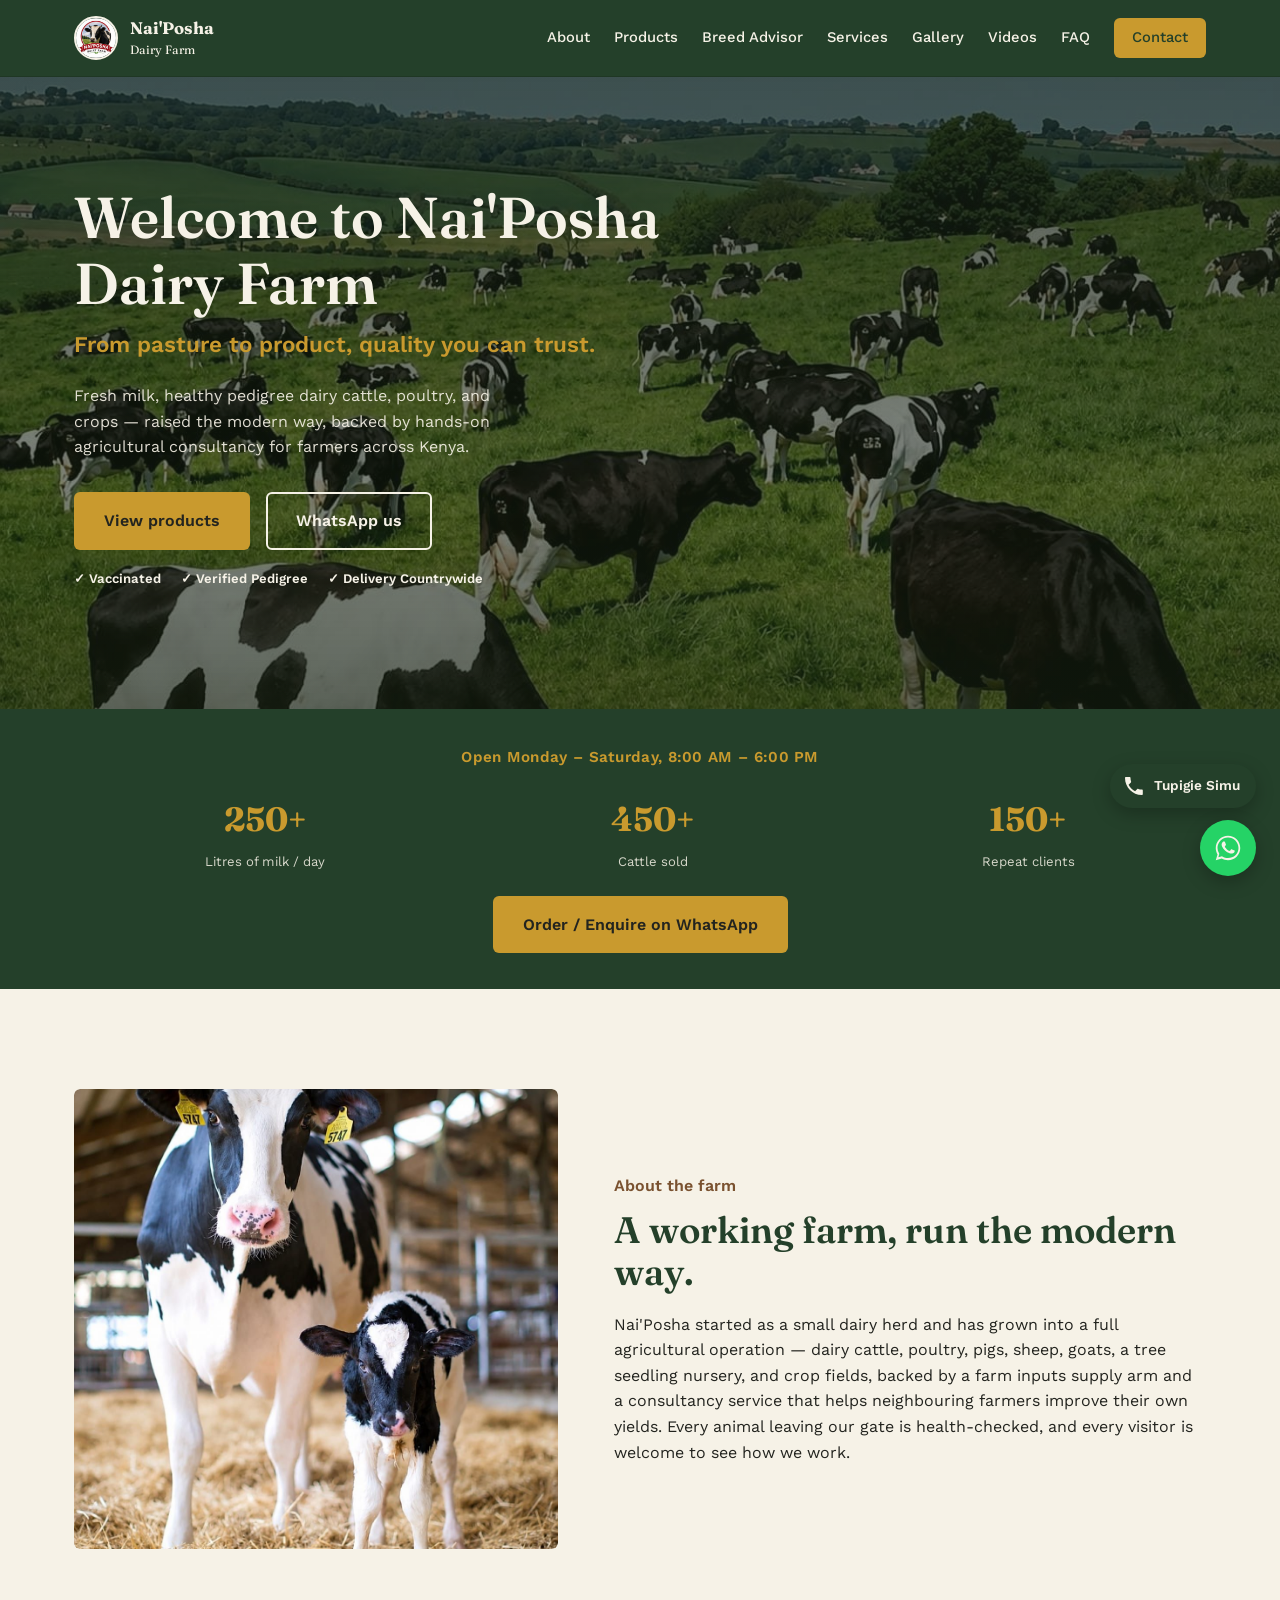
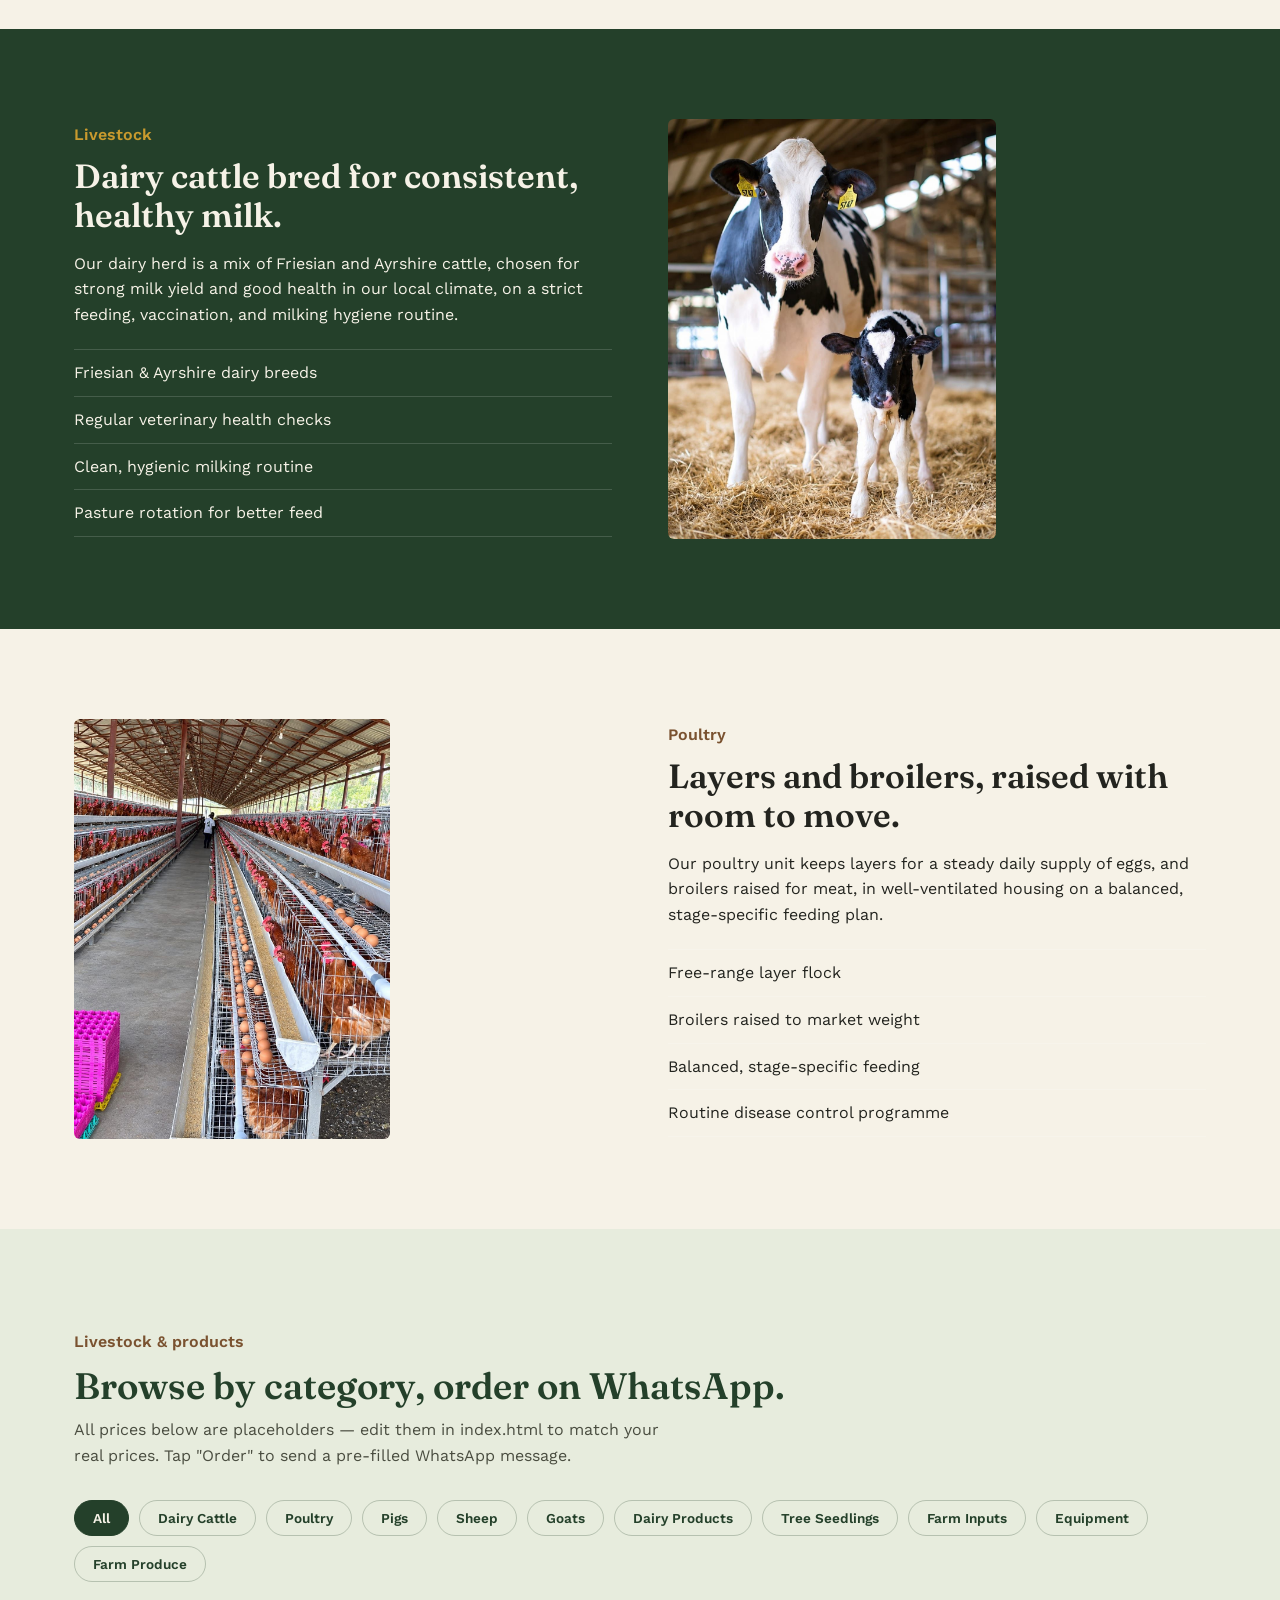
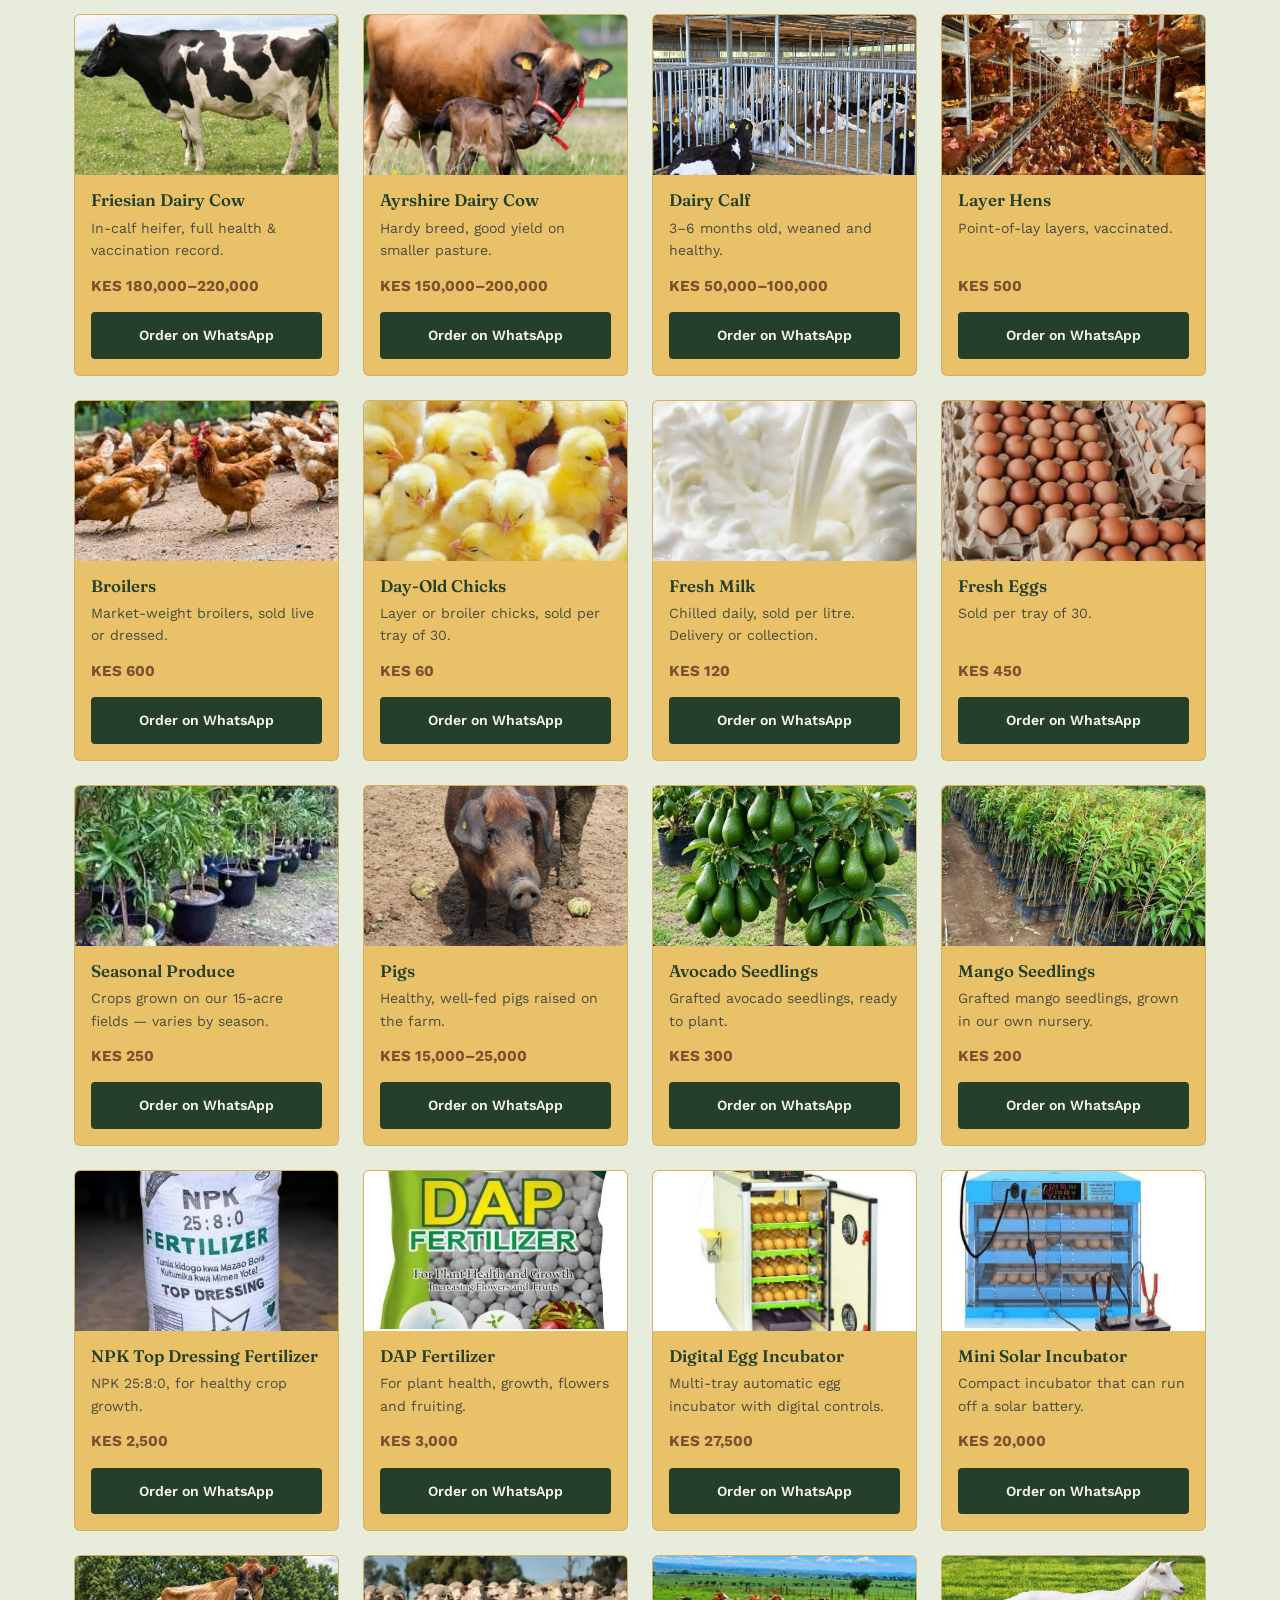
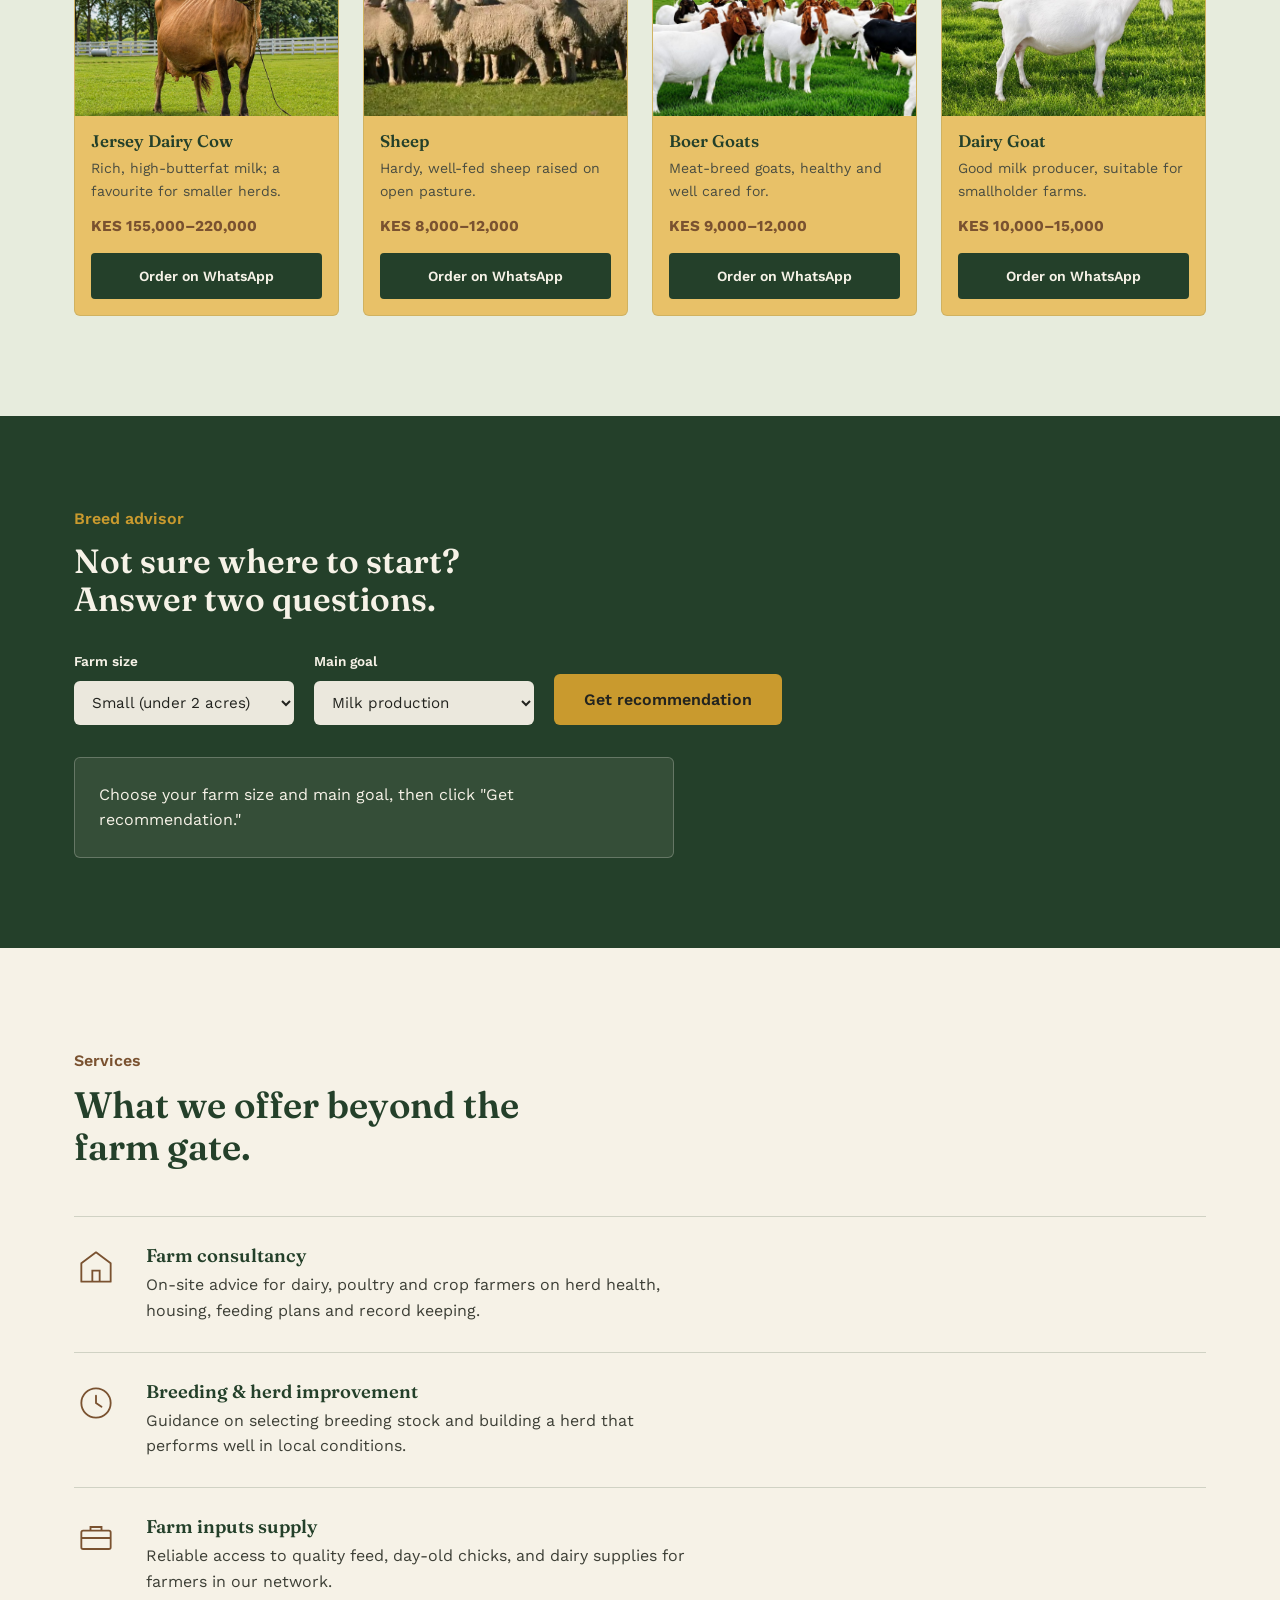
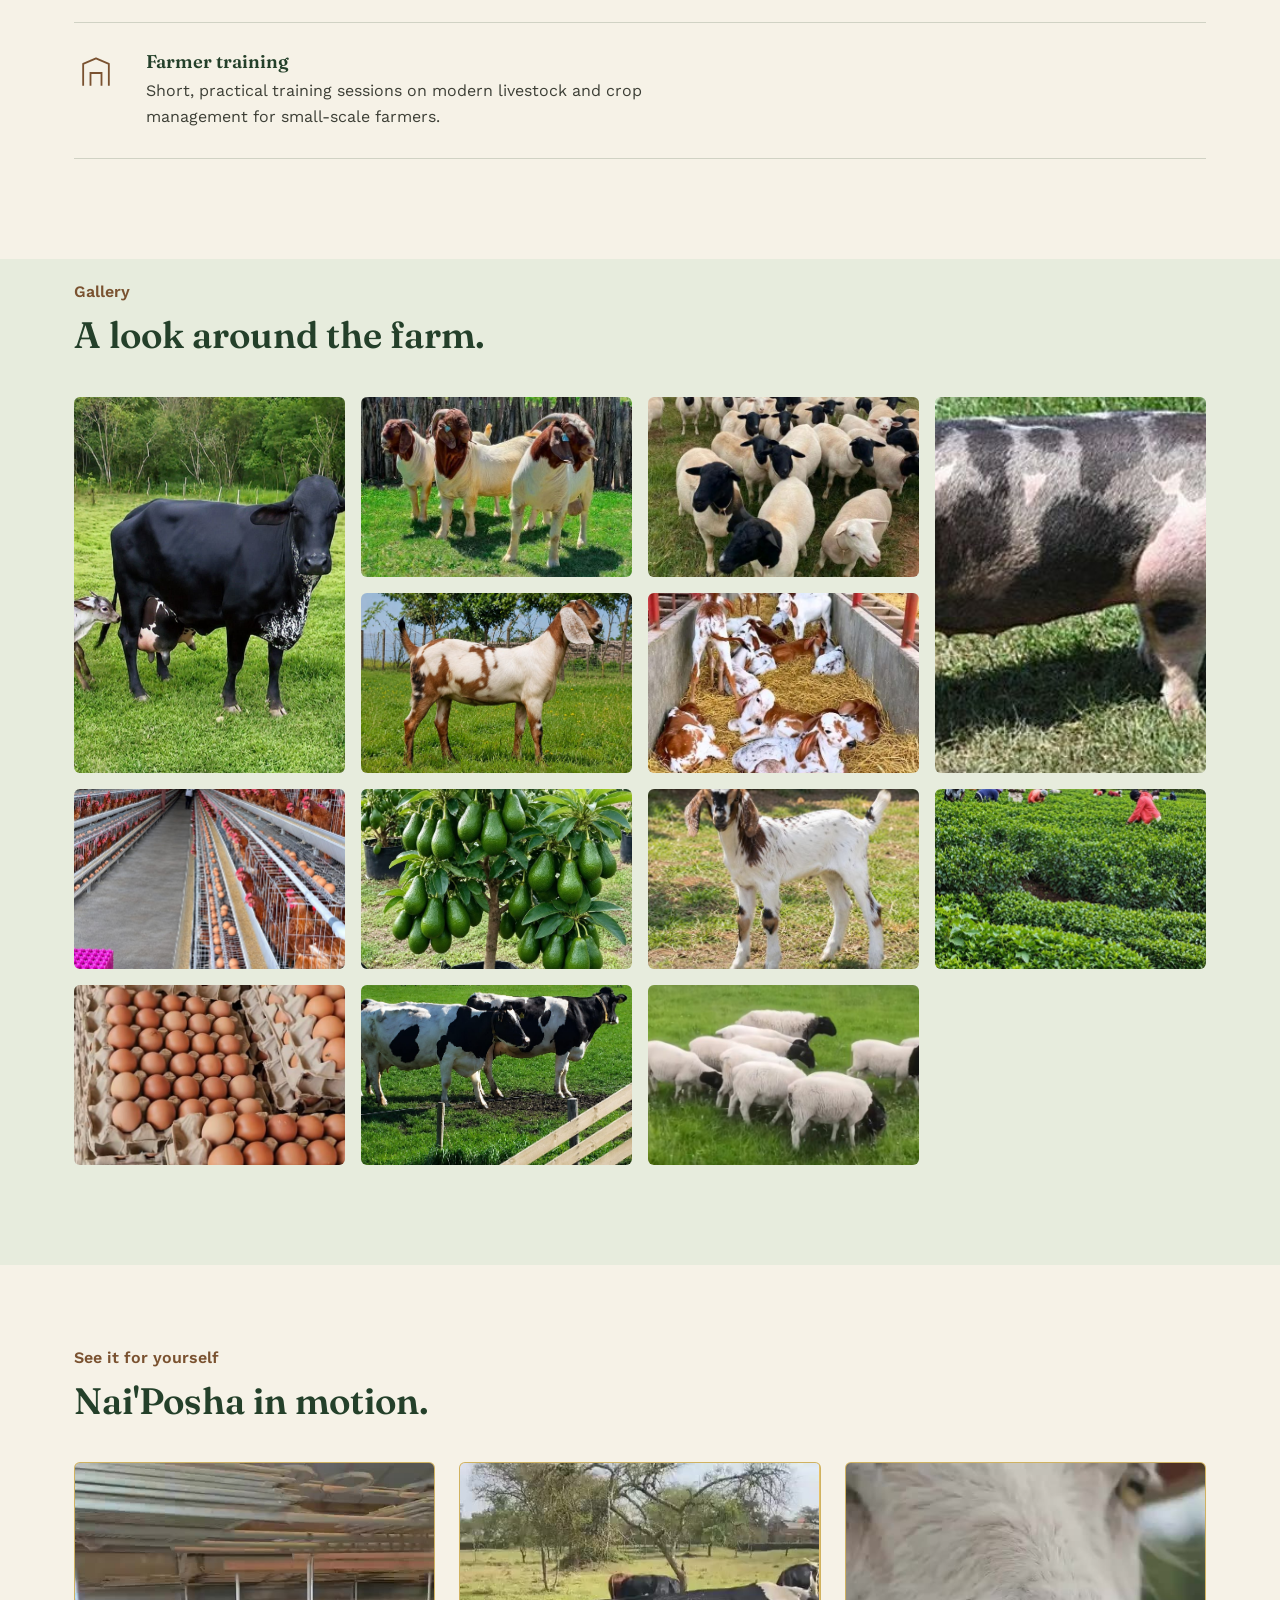
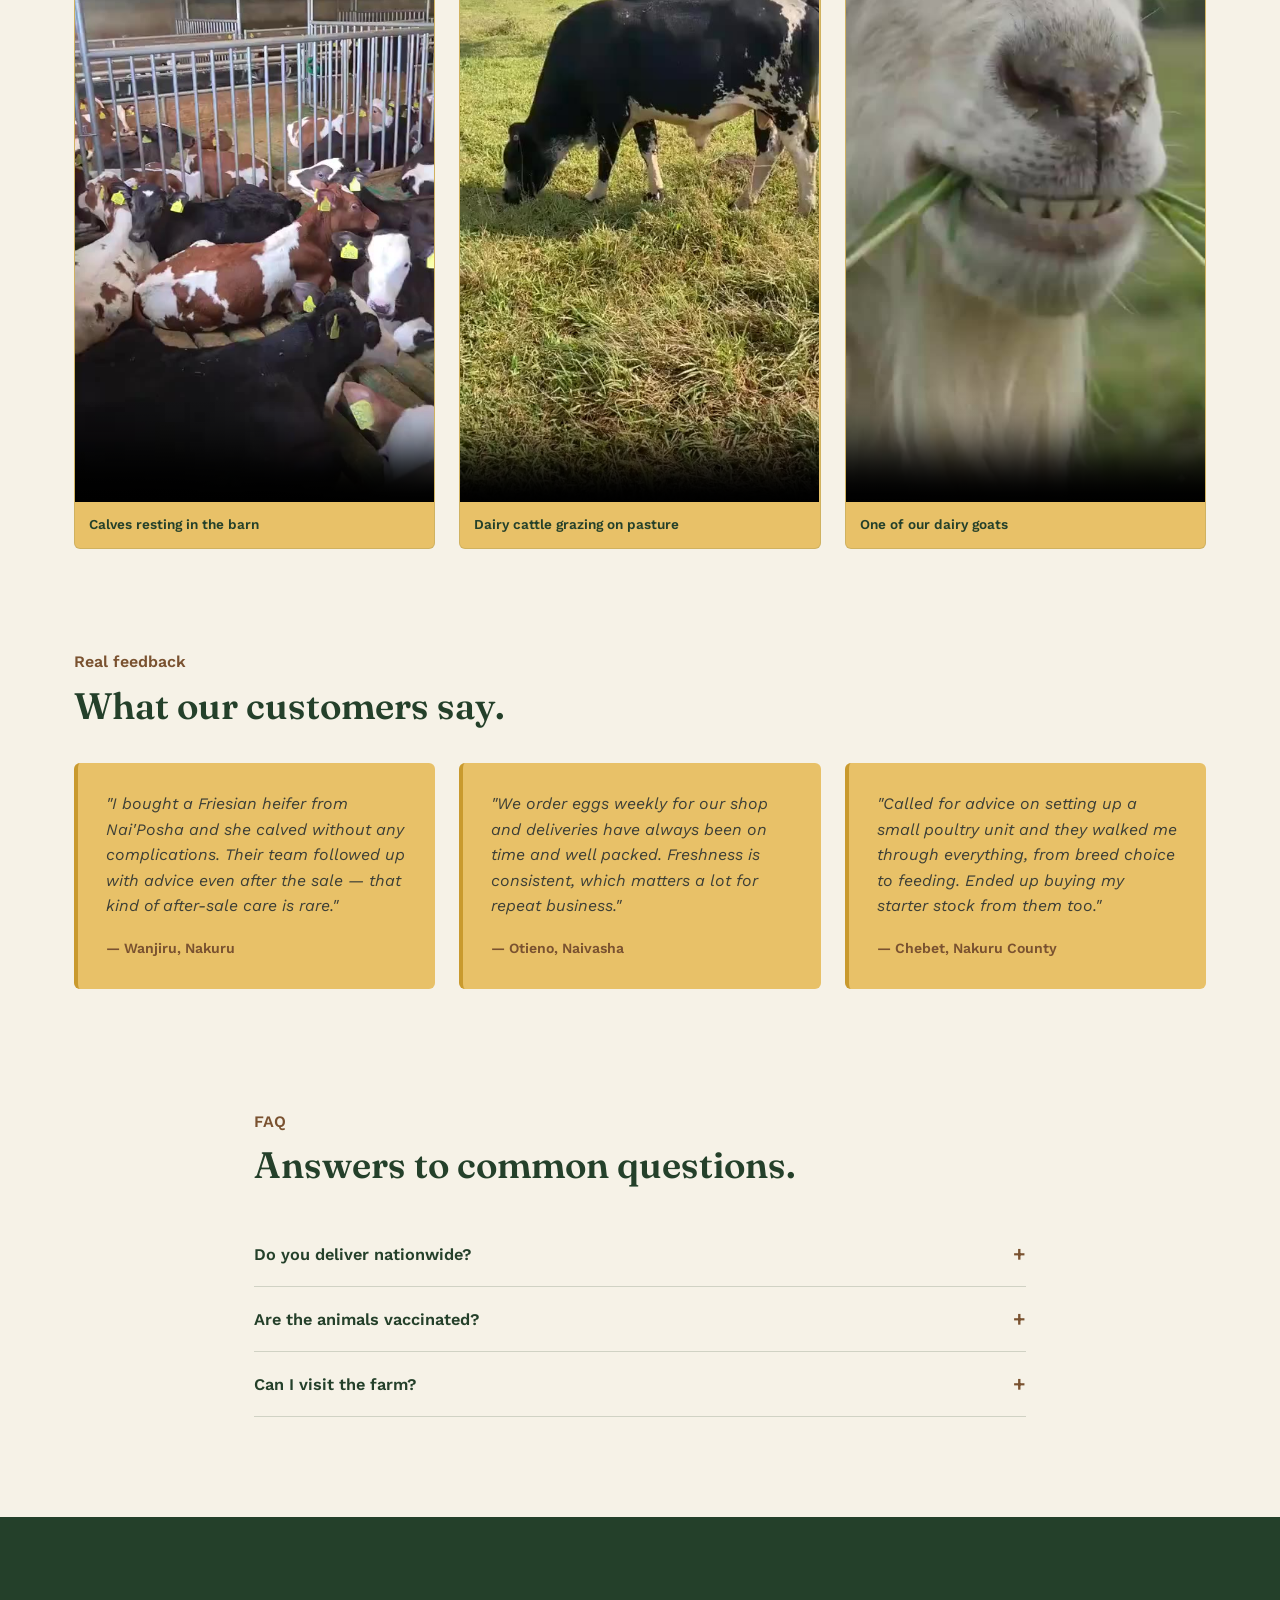
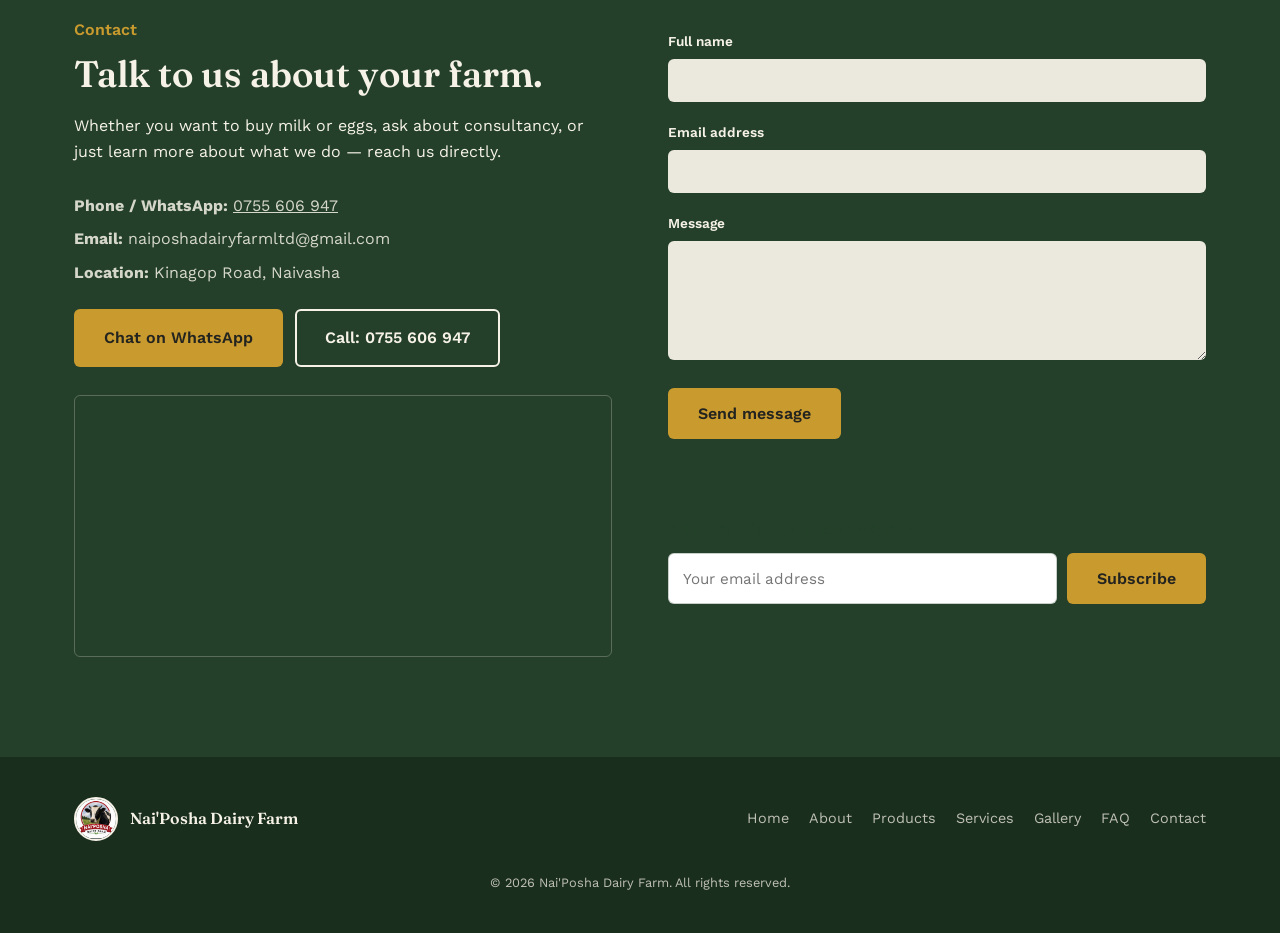
==== commit 40a1fbe2: "Add files via upload" ====
--- a/index.html
+++ b/index.html
@@ -10,7 +10,28 @@
   <link href="https://fonts.googleapis.com/css2?family=Fraunces:opsz,wght@9..144,400;9..144,600;9..144,700&family=Work+Sans:wght@400;500;600&display=swap" rel="stylesheet">
 
   <link rel="stylesheet" href="styles.css">
-  <link rel="icon" type="image/jpeg" href="images/logo.jpg">
+
+  <!-- Favicon (small tab icon) -->
+  <link rel="icon" href="images/favicon.ico" sizes="any">
+  <link rel="icon" type="image/png" sizes="32x32" href="images/favicon-32.png">
+  <link rel="icon" type="image/png" sizes="16x16" href="images/favicon-16.png">
+  <link rel="apple-touch-icon" href="images/apple-touch-icon.png">
+
+  <!-- Structured data: tells Google this is our official business logo -->
+  <script type="application/ld+json">
+  {
+    "@context": "https://schema.org",
+    "@type": "Organization",
+    "name": "Nai'Posha Dairy Farm",
+    "url": "https://naiposhadairyfarm.co.ke",
+    "logo": "https://naiposhadairyfarm.co.ke/images/logo-512.png",
+    "contactPoint": {
+      "@type": "ContactPoint",
+      "telephone": "+254755606947",
+      "contactType": "customer service"
+    }
+  }
+  </script>
 </head>
 <body>
 
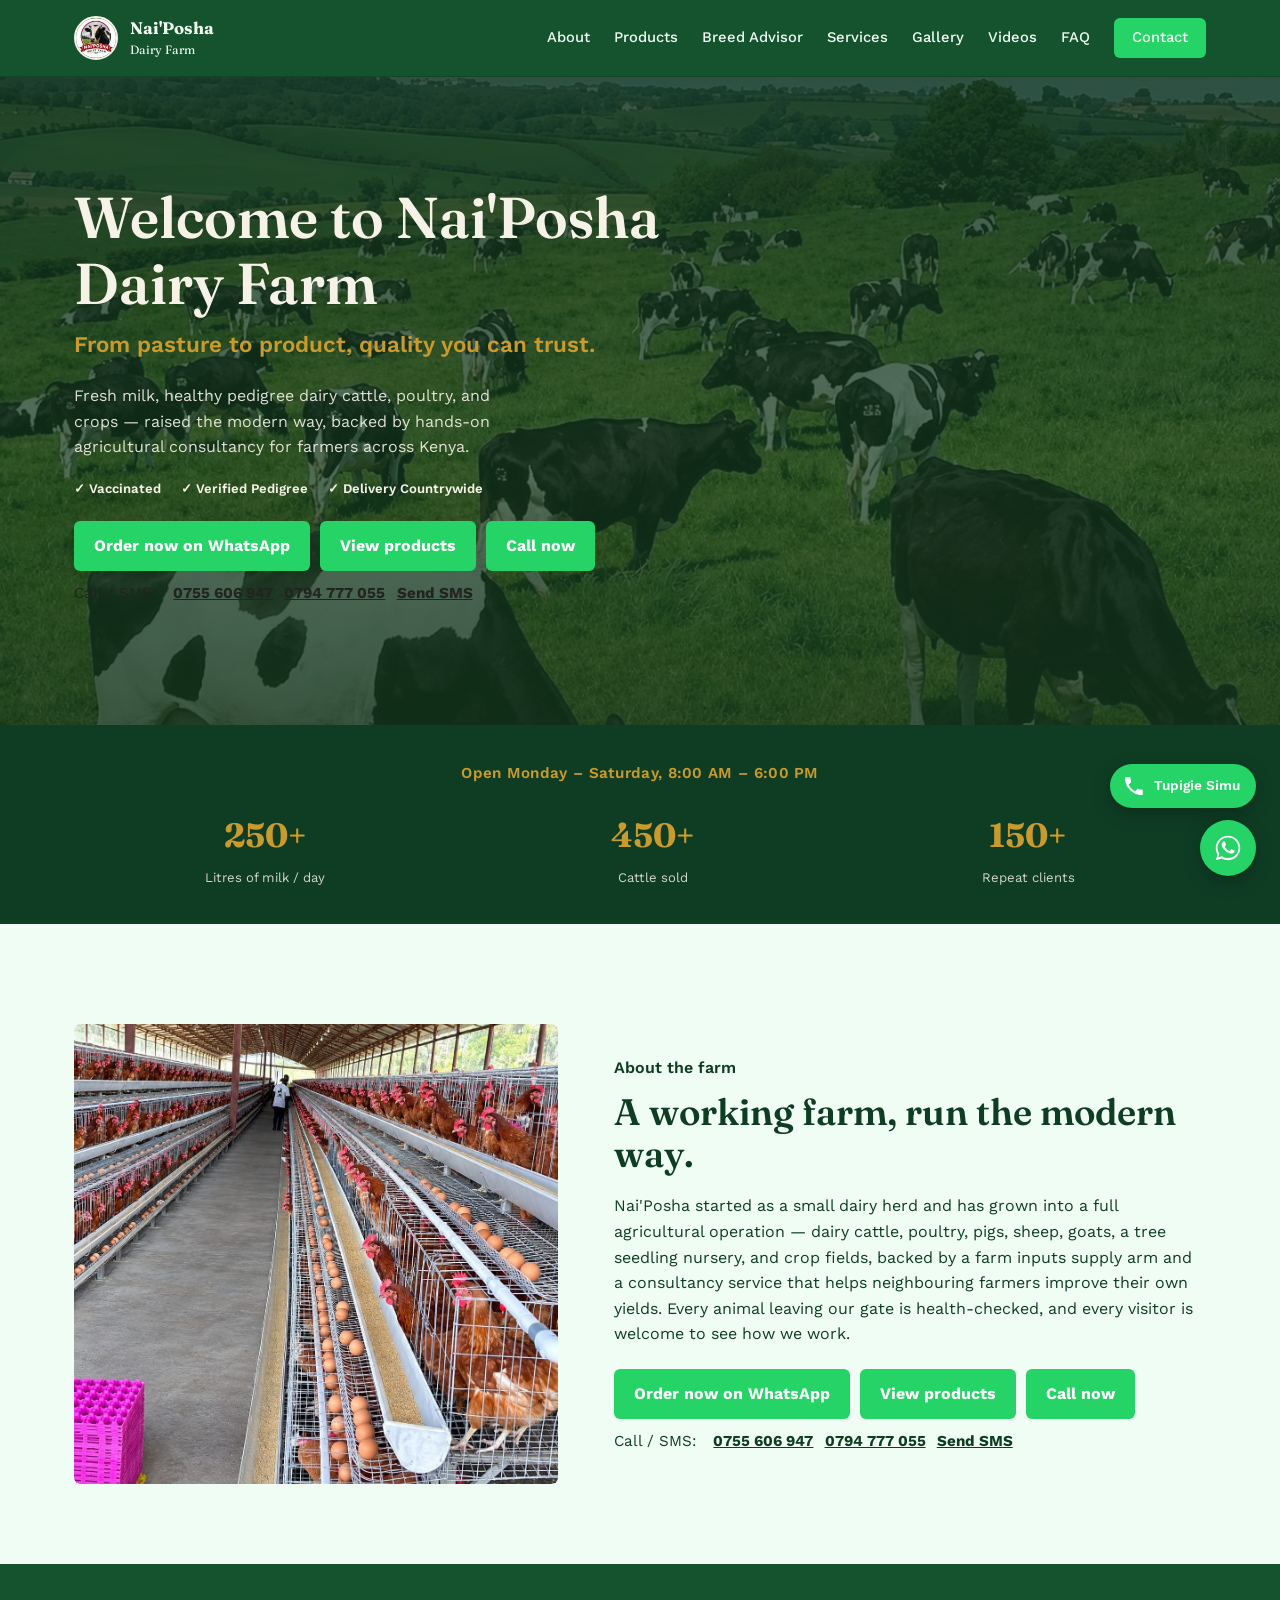
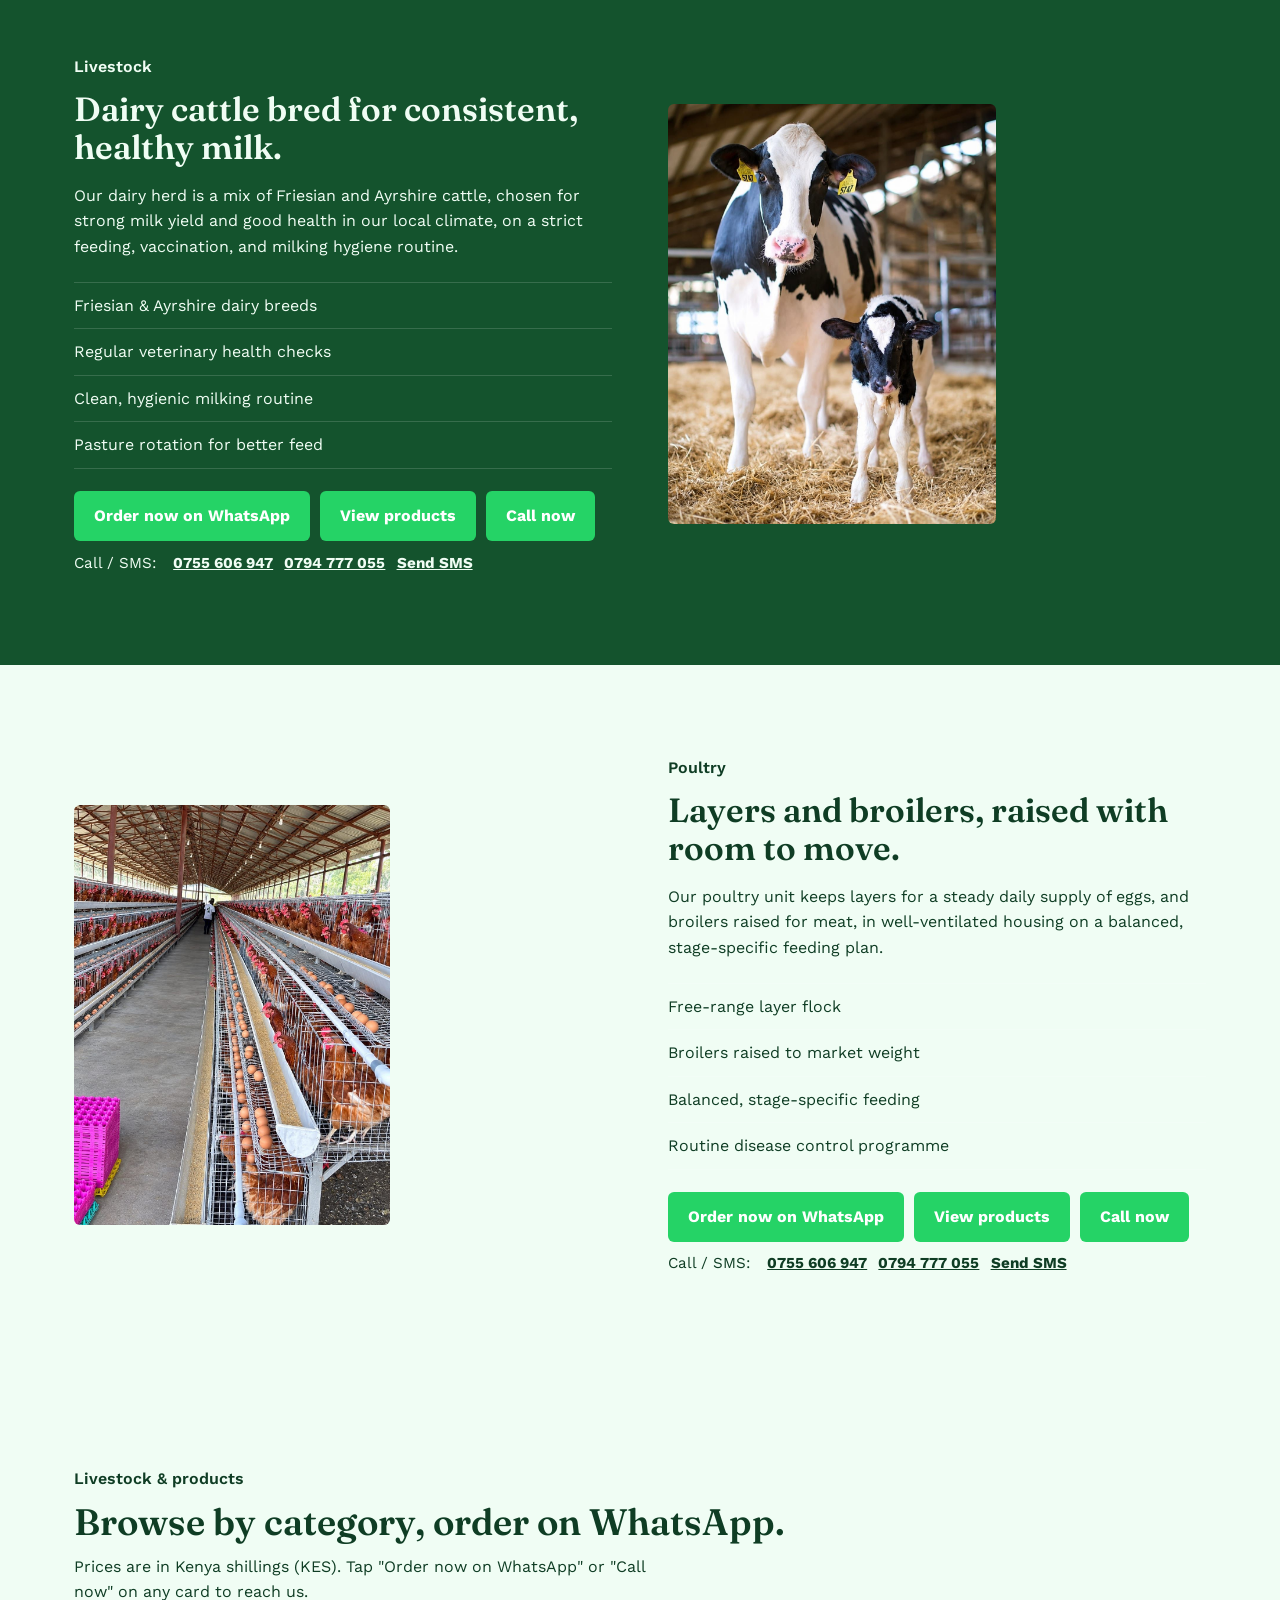
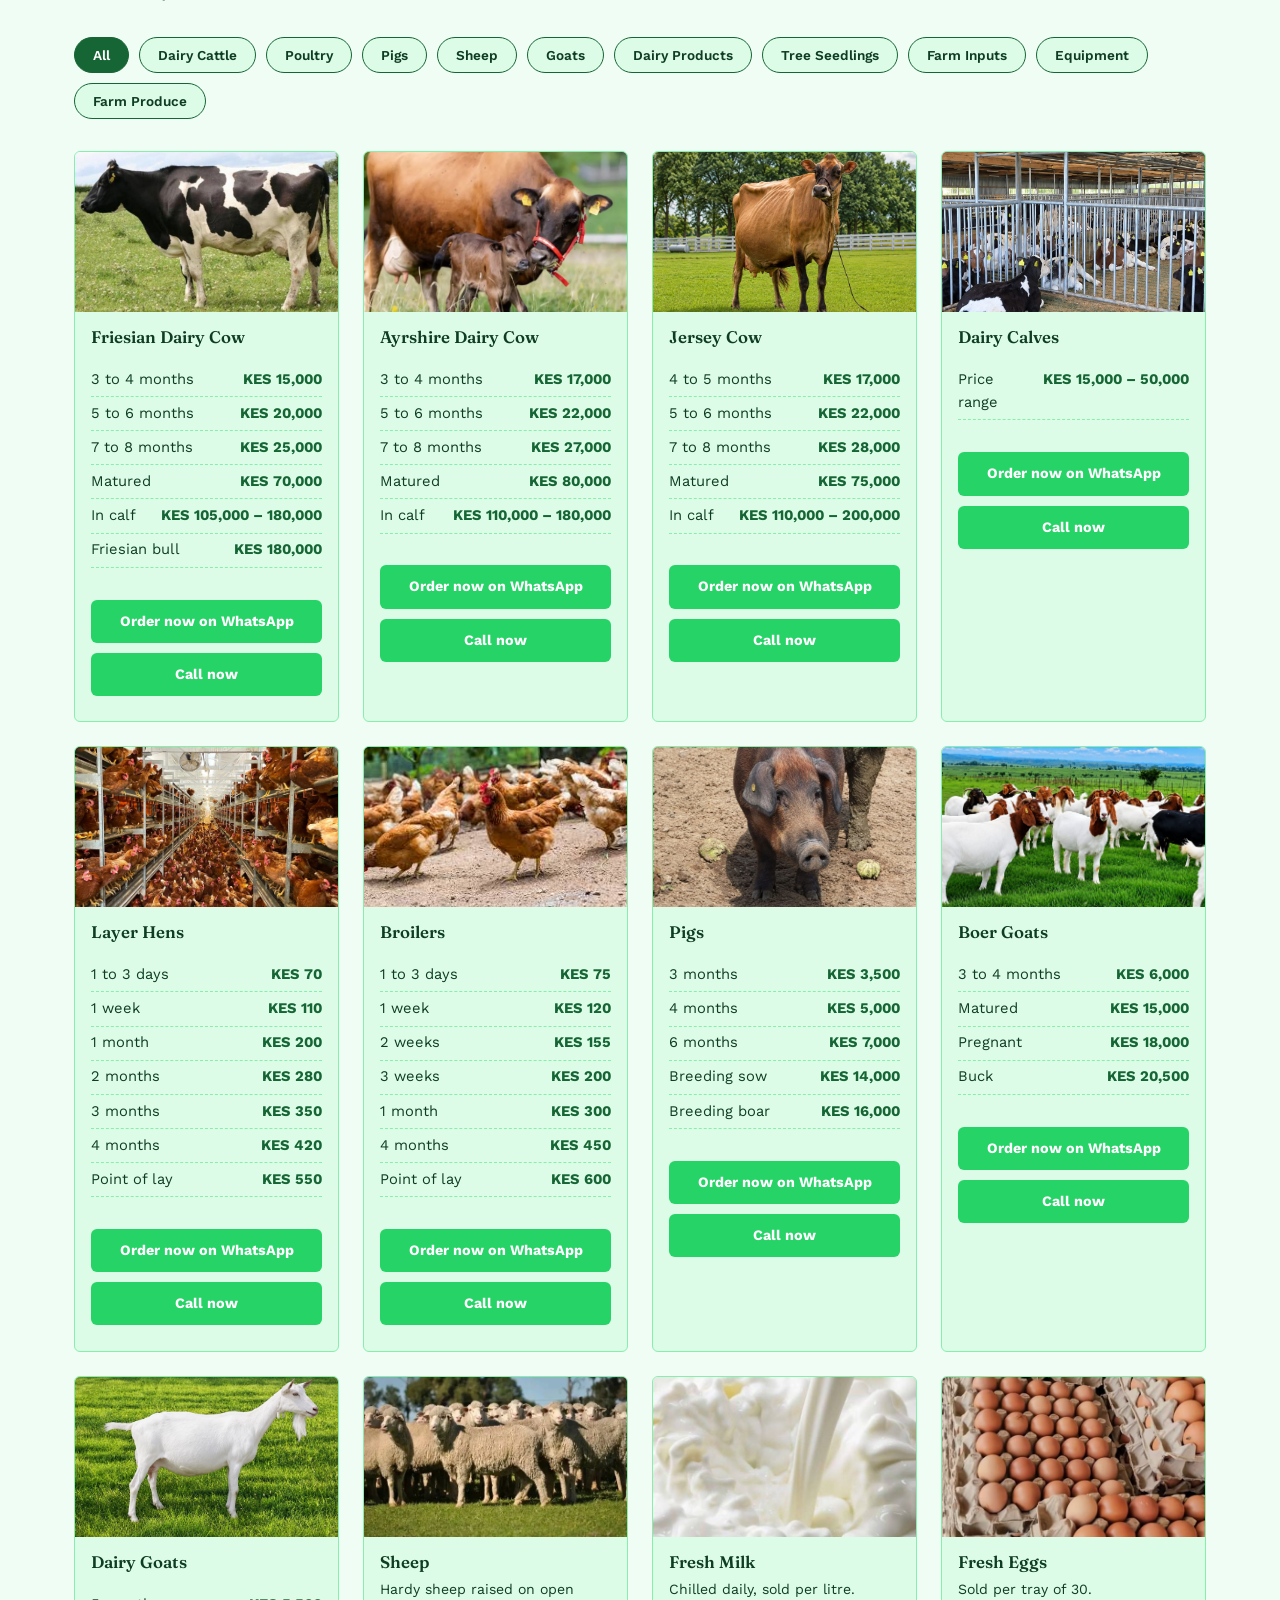
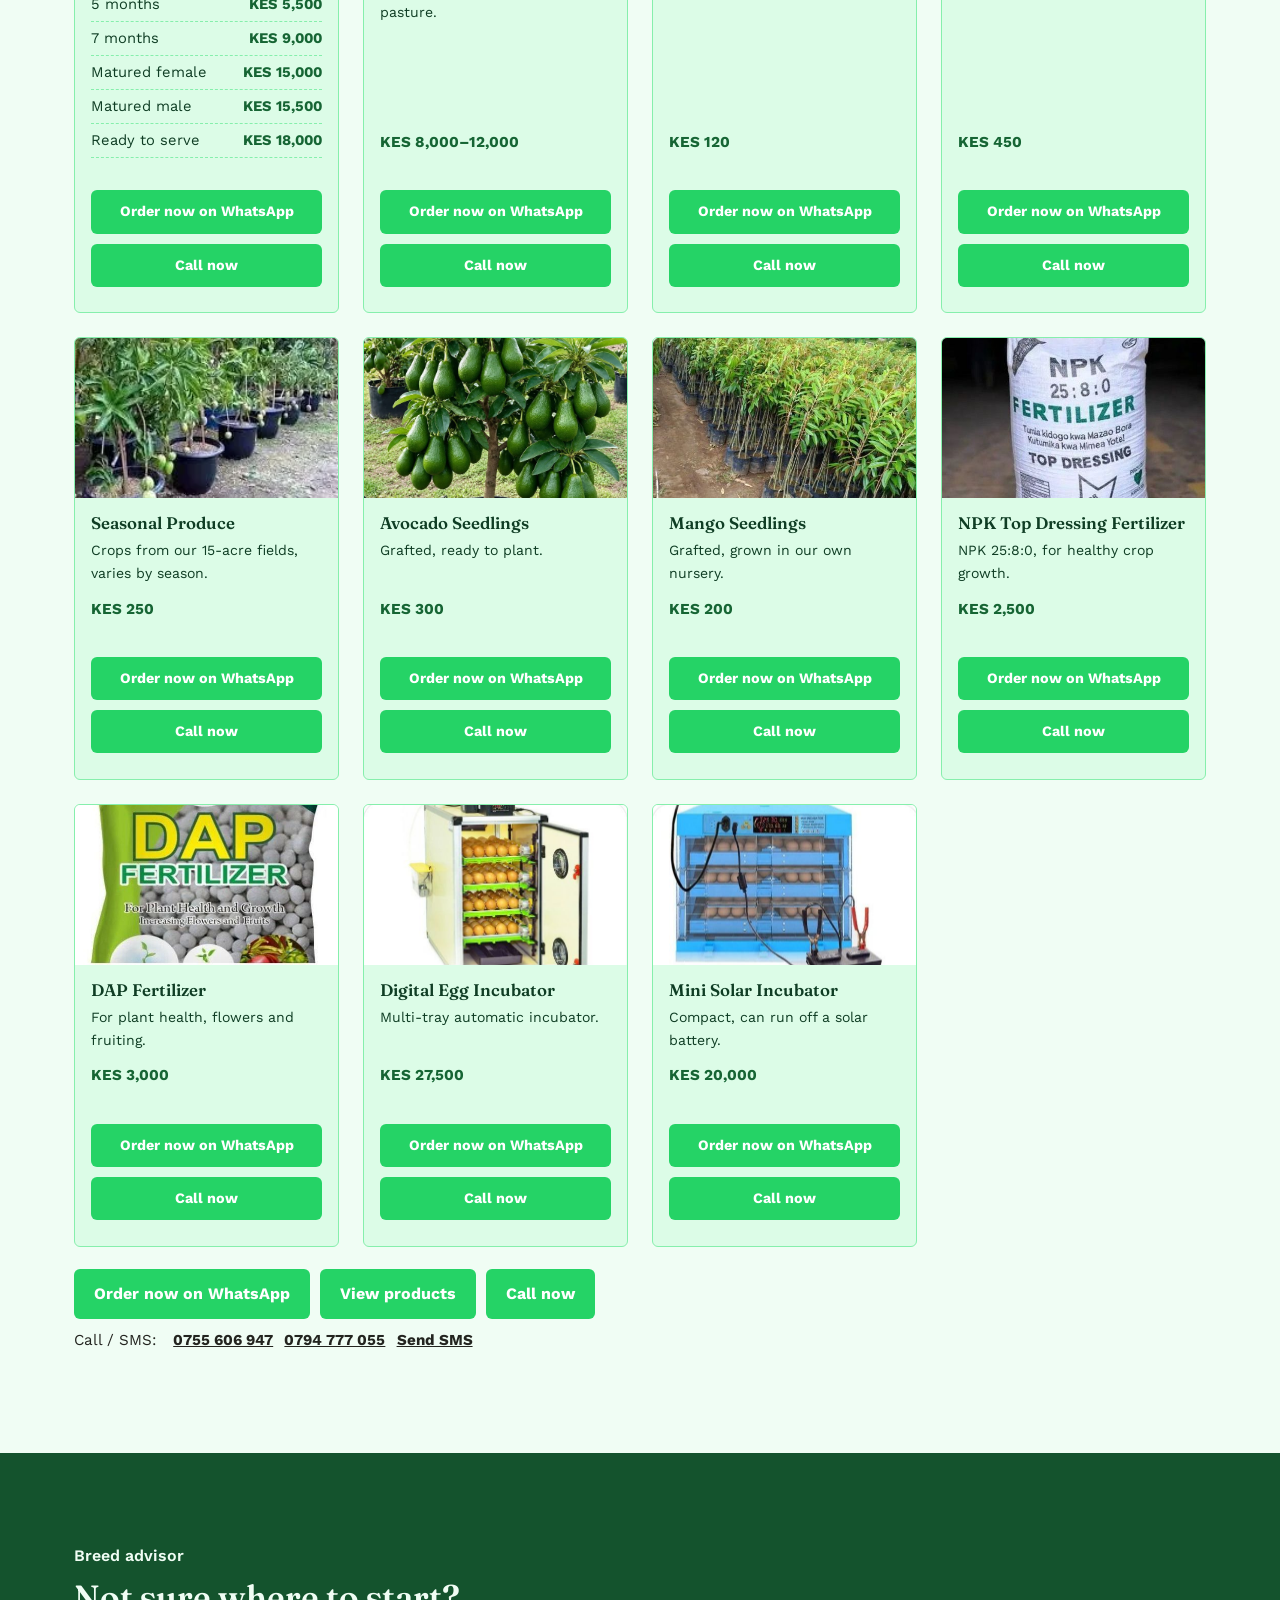
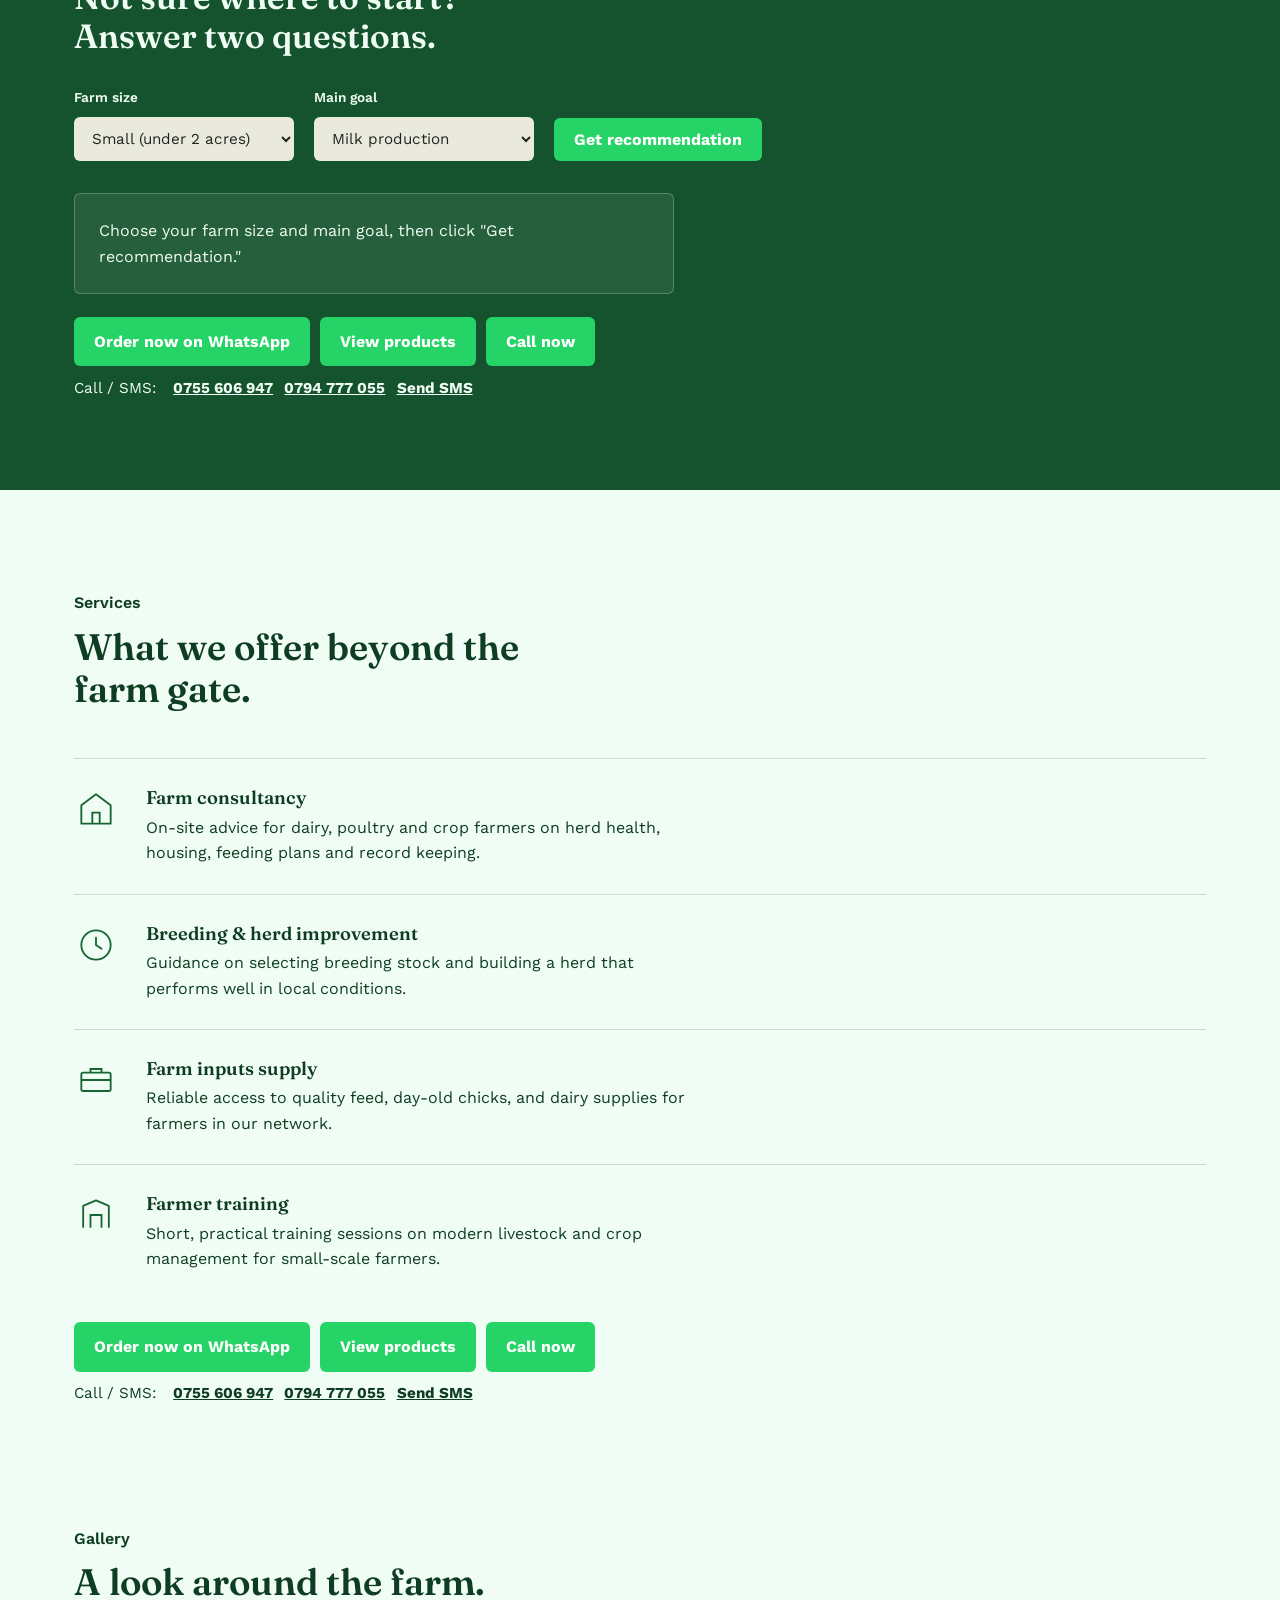
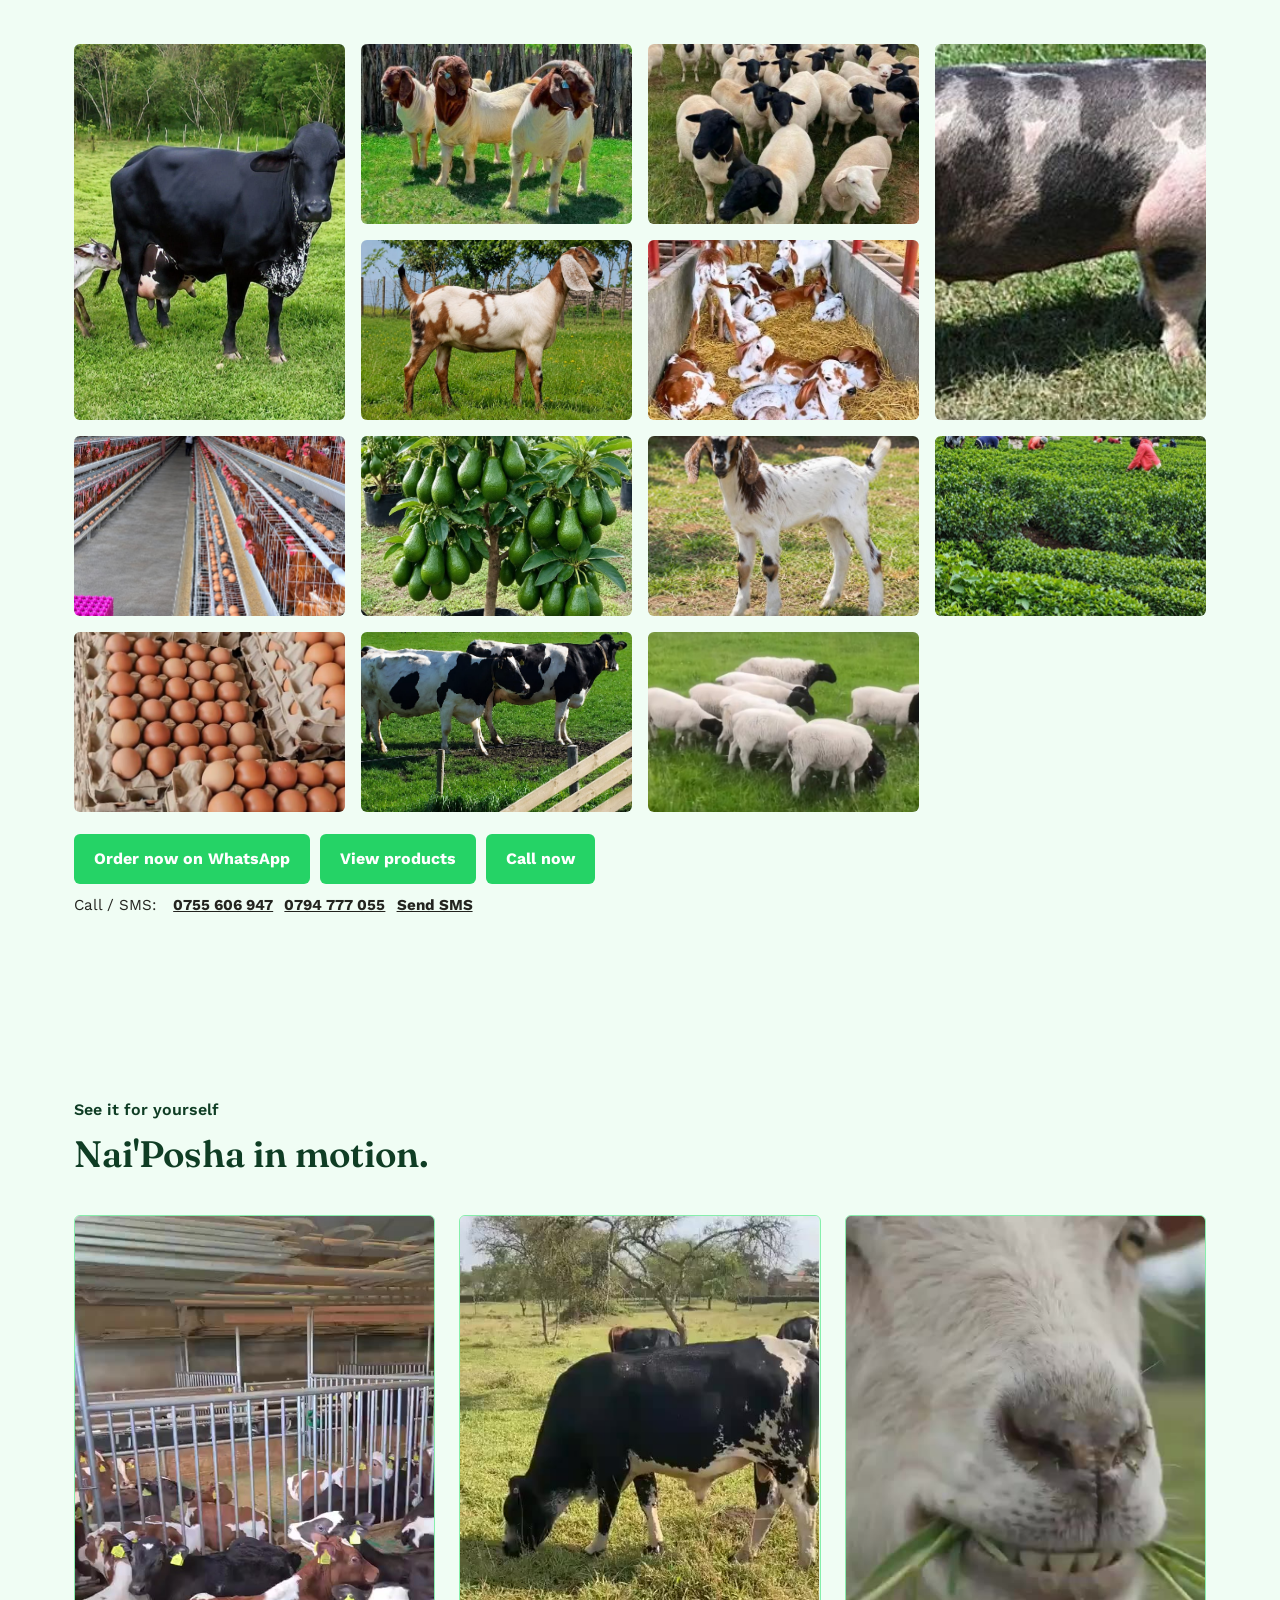
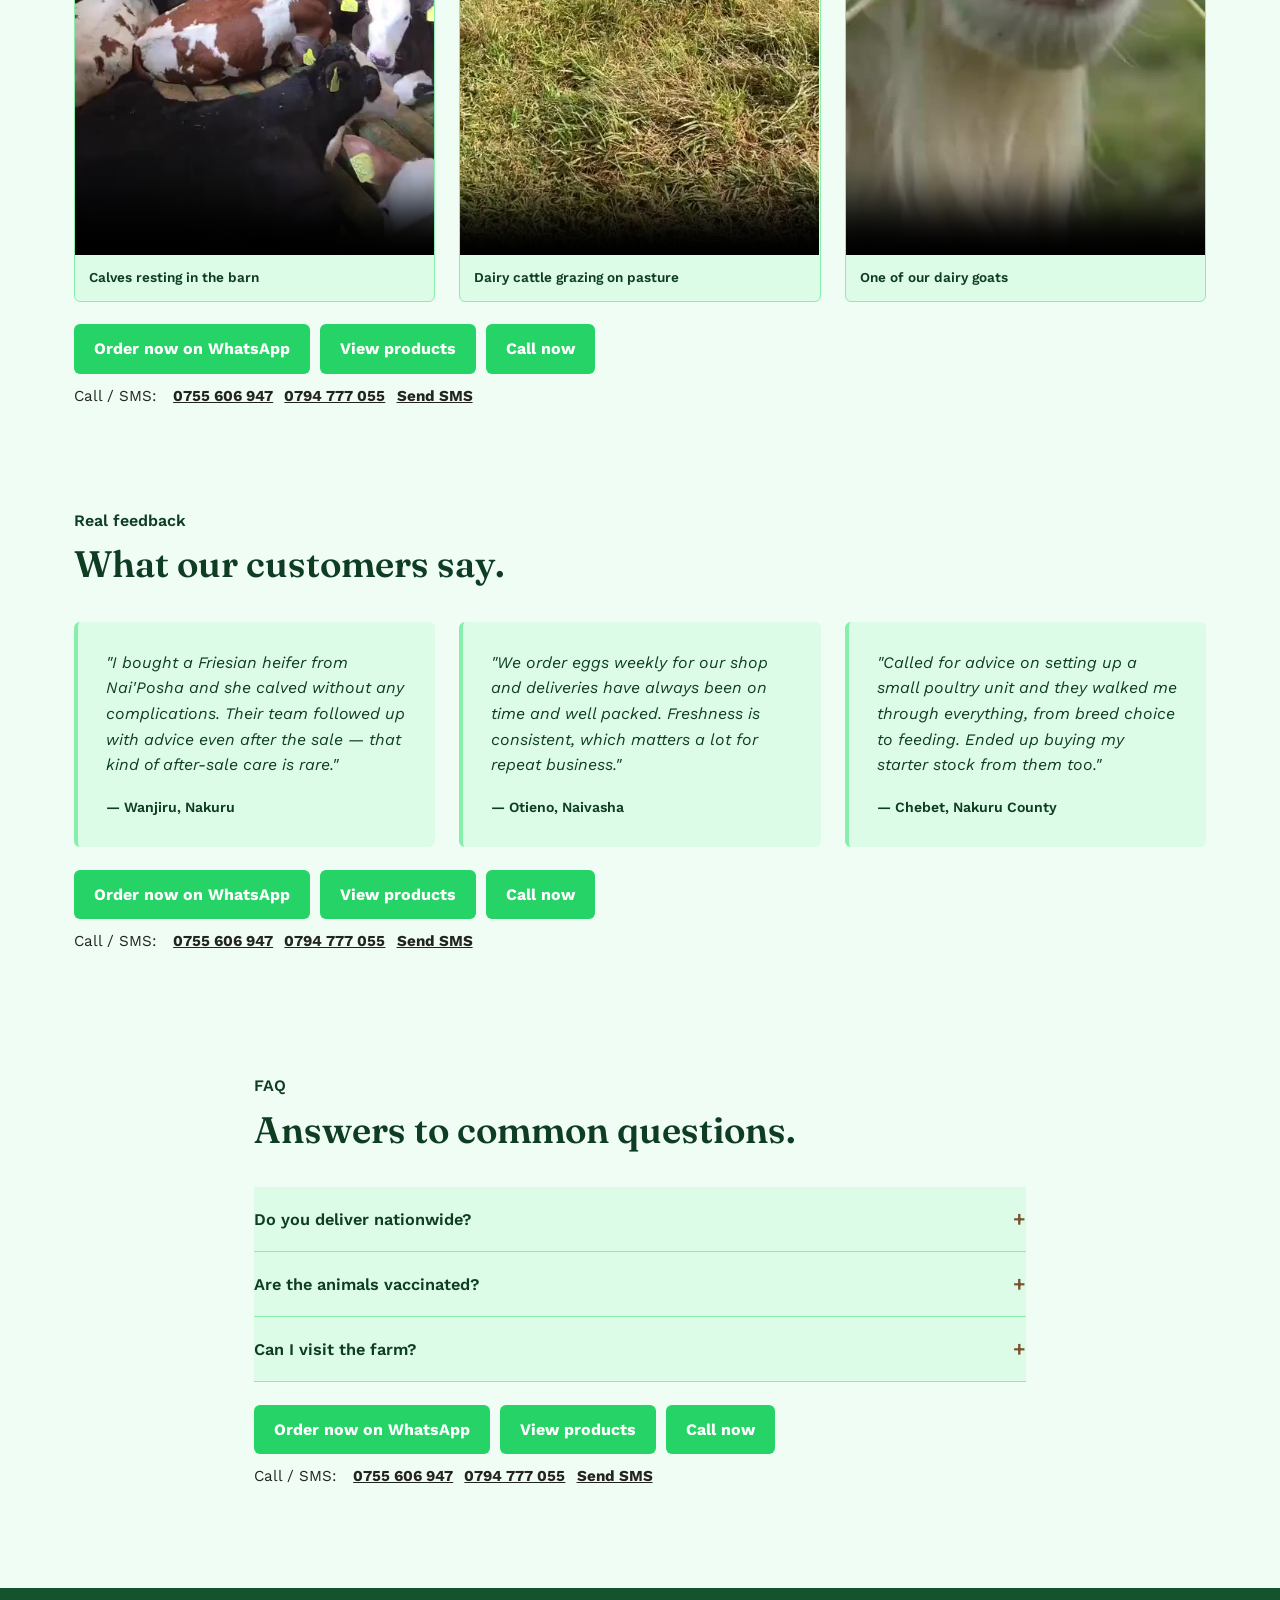
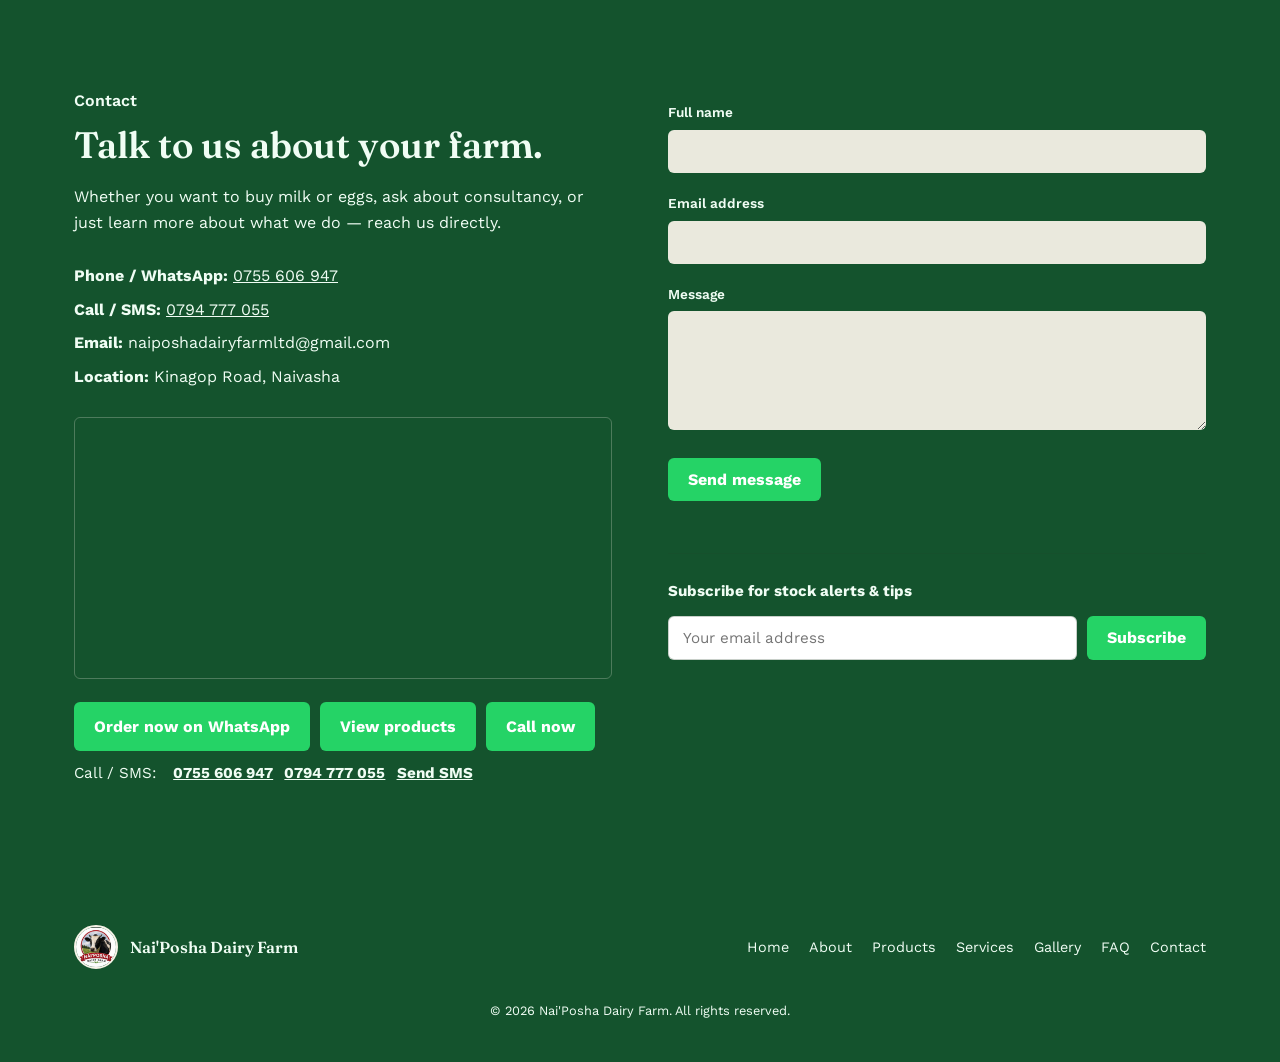
==== commit 283e60ad: "Revise product details and enhance contact features Updated product listings, prices, and added new " ====
--- a/index.html
+++ b/index.html
@@ -10,14 +10,13 @@
   <link href="https://fonts.googleapis.com/css2?family=Fraunces:opsz,wght@9..144,400;9..144,600;9..144,700&family=Work+Sans:wght@400;500;600&display=swap" rel="stylesheet">
 
   <link rel="stylesheet" href="styles.css">
-
-  <!-- Favicon (small tab icon) -->
+  <link rel="stylesheet" href="green-theme.css">
+
   <link rel="icon" href="images/favicon.ico" sizes="any">
   <link rel="icon" type="image/png" sizes="32x32" href="images/favicon-32.png">
   <link rel="icon" type="image/png" sizes="16x16" href="images/favicon-16.png">
   <link rel="apple-touch-icon" href="images/apple-touch-icon.png">
 
-  <!-- Structured data: tells Google this is our official business logo -->
   <script type="application/ld+json">
   {
     "@context": "https://schema.org",
@@ -25,11 +24,10 @@
     "name": "Nai'Posha Dairy Farm",
     "url": "https://naiposhadairyfarm.co.ke",
     "logo": "https://naiposhadairyfarm.co.ke/images/logo-512.png",
-    "contactPoint": {
-      "@type": "ContactPoint",
-      "telephone": "+254755606947",
-      "contactType": "customer service"
-    }
+    "contactPoint": [
+      {"@type": "ContactPoint", "telephone": "+254755606947", "contactType": "customer service"},
+      {"@type": "ContactPoint", "telephone": "+254794777055", "contactType": "customer service"}
+    ]
   }
   </script>
 </head>
@@ -71,10 +69,6 @@
           raised the modern way, backed by hands-on agricultural consultancy for
           farmers across Kenya.
         </p>
-        <div class="hero-actions">
-          <a href="#products" class="btn btn-primary">View products</a>
-          <a href="https://wa.me/254755606947?text=Hi%20Nai'Posha%2C%20I%27d%20like%20to%20enquire" class="btn btn-ghost" target="_blank" rel="noopener">WhatsApp us</a>
-        </div>
         <ul class="trust-badges">
           <li>&#10003; Vaccinated</li>
           <li>&#10003; Verified Pedigree</li>
@@ -83,25 +77,14 @@
       </div>
     </div>
 
-    <!-- Stats bar -->
     <div class="stats-bar">
       <div class="stats-inner">
         <p class="stats-hours">Open Monday &ndash; Saturday, 8:00 AM &ndash; 6:00 PM</p>
         <div class="stats-row">
-          <div class="stat-block">
-            <span class="stat-num">250+</span>
-            <span class="stat-label">Litres of milk / day</span>
-          </div>
-          <div class="stat-block">
-            <span class="stat-num">450+</span>
-            <span class="stat-label">Cattle sold</span>
-          </div>
-          <div class="stat-block">
-            <span class="stat-num">150+</span>
-            <span class="stat-label">Repeat clients</span>
-          </div>
-        </div>
-        <a href="https://wa.me/254755606947?text=Hi%20Nai'Posha%2C%20I%27d%20like%20to%20order%2Fenquire" class="btn btn-primary" target="_blank" rel="noopener">Order / Enquire on WhatsApp</a>
+          <div class="stat-block"><span class="stat-num">250+</span><span class="stat-label">Litres of milk / day</span></div>
+          <div class="stat-block"><span class="stat-num">450+</span><span class="stat-label">Cattle sold</span></div>
+          <div class="stat-block"><span class="stat-num">150+</span><span class="stat-label">Repeat clients</span></div>
+        </div>
       </div>
     </div>
   </section>
@@ -181,14 +164,13 @@
     </div>
   </section>
 
-  <!-- ============ PRODUCTS ============ -->
+  <!-- ============ PRODUCTS (new prices) ============ -->
   <section id="products" class="products">
     <div class="products-inner">
       <p class="kicker">Livestock &amp; products</p>
       <h2>Browse by category, order on WhatsApp.</h2>
-      <p class="section-lead">All prices below are placeholders &mdash; edit them in index.html to match your real prices. Tap "Order" to send a pre-filled WhatsApp message.</p>
-
-      <!-- Category filter tabs -->
+      <p class="section-lead">Prices are in Kenya shillings (KES). Tap "Order now on WhatsApp" or "Call now" on any card to reach us.</p>
+
       <div class="filter-tabs" id="filterTabs">
         <button class="filter-tab active" data-filter="all">All</button>
         <button class="filter-tab" data-filter="cattle">Dairy Cattle</button>
@@ -209,9 +191,14 @@
           <img src="images/cow-friesian.jpg" alt="Friesian dairy cow">
           <div class="product-body">
             <h3>Friesian Dairy Cow</h3>
-            <p>In-calf heifer, full health &amp; vaccination record.</p>
-            <span class="product-price">KES 180,000&ndash;220,000</span>
-            <a href="https://wa.me/254755606947?text=Hi%2C%20I%27d%20like%20to%20enquire%20about%20a%20Friesian%20dairy%20cow" target="_blank" rel="noopener" class="product-link">Order on WhatsApp</a>
+            <ul class="price-list">
+              <li>3 to 4 months<b>KES 15,000</b></li>
+              <li>5 to 6 months<b>KES 20,000</b></li>
+              <li>7 to 8 months<b>KES 25,000</b></li>
+              <li>Matured<b>KES 70,000</b></li>
+              <li>In calf<b>KES 105,000 &ndash; 180,000</b></li>
+              <li>Friesian bull<b>KES 180,000</b></li>
+            </ul>
           </div>
         </div>
 
@@ -219,29 +206,51 @@
           <img src="images/cow-ayrshire.jpg" alt="Ayrshire dairy cow">
           <div class="product-body">
             <h3>Ayrshire Dairy Cow</h3>
-            <p>Hardy breed, good yield on smaller pasture.</p>
-            <span class="product-price">KES 150,000&ndash;200,000</span>
-            <a href="https://wa.me/254755606947?text=Hi%2C%20I%27d%20like%20to%20enquire%20about%20an%20Ayrshire%20dairy%20cow" target="_blank" rel="noopener" class="product-link">Order on WhatsApp</a>
+            <ul class="price-list">
+              <li>3 to 4 months<b>KES 17,000</b></li>
+              <li>5 to 6 months<b>KES 22,000</b></li>
+              <li>7 to 8 months<b>KES 27,000</b></li>
+              <li>Matured<b>KES 80,000</b></li>
+              <li>In calf<b>KES 110,000 &ndash; 180,000</b></li>
+            </ul>
+          </div>
+        </div>
+
+        <div class="product-card" data-category="cattle">
+          <img src="images/jersey-cow.jpg" alt="Jersey dairy cow">
+          <div class="product-body">
+            <h3>Jersey Cow</h3>
+            <ul class="price-list">
+              <li>4 to 5 months<b>KES 17,000</b></li>
+              <li>5 to 6 months<b>KES 22,000</b></li>
+              <li>7 to 8 months<b>KES 28,000</b></li>
+              <li>Matured<b>KES 75,000</b></li>
+              <li>In calf<b>KES 110,000 &ndash; 200,000</b></li>
+            </ul>
           </div>
         </div>
 
         <div class="product-card" data-category="cattle">
           <img src="images/calf-pen.jpg" alt="Dairy calves">
           <div class="product-body">
-            <h3>Dairy Calf</h3>
-            <p>3&ndash;6 months old, weaned and healthy.</p>
-            <span class="product-price">KES 50,000&ndash;100,000</span>
-            <a href="https://wa.me/254755606947?text=Hi%2C%20I%27d%20like%20to%20enquire%20about%20a%20dairy%20calf" target="_blank" rel="noopener" class="product-link">Order on WhatsApp</a>
+            <h3>Dairy Calves</h3>
+            <ul class="price-list"><li>Price range<b>KES 15,000 &ndash; 50,000</b></li></ul>
           </div>
         </div>
 
         <div class="product-card" data-category="poultry">
-          <img src="images/hens.jpg" alt="Layer chickens">
+          <img src="images/hens.jpg" alt="Layer hens">
           <div class="product-body">
             <h3>Layer Hens</h3>
-            <p>Point-of-lay layers, vaccinated.</p>
-            <span class="product-price">KES 500</span>
-            <a href="https://wa.me/254755606947?text=Hi%2C%20I%27d%20like%20to%20order%20layer%20hens" target="_blank" rel="noopener" class="product-link">Order on WhatsApp</a>
+            <ul class="price-list">
+              <li>1 to 3 days<b>KES 70</b></li>
+              <li>1 week<b>KES 110</b></li>
+              <li>1 month<b>KES 200</b></li>
+              <li>2 months<b>KES 280</b></li>
+              <li>3 months<b>KES 350</b></li>
+              <li>4 months<b>KES 420</b></li>
+              <li>Point of lay<b>KES 550</b></li>
+            </ul>
           </div>
         </div>
 
@@ -249,165 +258,112 @@
           <img src="images/broilers.jpg" alt="Broiler chickens">
           <div class="product-body">
             <h3>Broilers</h3>
-            <p>Market-weight broilers, sold live or dressed.</p>
-            <span class="product-price">KES 600</span>
-            <a href="https://wa.me/254755606947?text=Hi%2C%20I%27d%20like%20to%20order%20broilers" target="_blank" rel="noopener" class="product-link">Order on WhatsApp</a>
-          </div>
-        </div>
-
-        <div class="product-card" data-category="poultry">
-          <img src="images/chicks.jpg" alt="Day-old chicks">
-          <div class="product-body">
-            <h3>Day-Old Chicks</h3>
-            <p>Layer or broiler chicks, sold per tray of 30.</p>
-            <span class="product-price">KES 60</span>
-            <a href="https://wa.me/254755606947?text=Hi%2C%20I%27d%20like%20to%20order%20day-old%20chicks" target="_blank" rel="noopener" class="product-link">Order on WhatsApp</a>
-          </div>
+            <ul class="price-list">
+              <li>1 to 3 days<b>KES 75</b></li>
+              <li>1 week<b>KES 120</b></li>
+              <li>2 weeks<b>KES 155</b></li>
+              <li>3 weeks<b>KES 200</b></li>
+              <li>1 month<b>KES 300</b></li>
+              <li>4 months<b>KES 450</b></li>
+              <li>Point of lay<b>KES 600</b></li>
+            </ul>
+          </div>
+        </div>
+
+        <div class="product-card" data-category="pigs">
+          <img src="images/pig.jpg" alt="Farm pig">
+          <div class="product-body">
+            <h3>Pigs</h3>
+            <ul class="price-list">
+              <li>3 months<b>KES 3,500</b></li>
+              <li>4 months<b>KES 5,000</b></li>
+              <li>6 months<b>KES 7,000</b></li>
+              <li>Breeding sow<b>KES 14,000</b></li>
+              <li>Breeding boar<b>KES 16,000</b></li>
+            </ul>
+          </div>
+        </div>
+
+        <div class="product-card" data-category="goats">
+          <img src="images/goats-herd-large.jpg" alt="Boer goats">
+          <div class="product-body">
+            <h3>Boer Goats</h3>
+            <ul class="price-list">
+              <li>3 to 4 months<b>KES 6,000</b></li>
+              <li>Matured<b>KES 15,000</b></li>
+              <li>Pregnant<b>KES 18,000</b></li>
+              <li>Buck<b>KES 20,500</b></li>
+            </ul>
+          </div>
+        </div>
+
+        <div class="product-card" data-category="goats">
+          <img src="images/goat-white.jpg" alt="Dairy goat">
+          <div class="product-body">
+            <h3>Dairy Goats</h3>
+            <ul class="price-list">
+              <li>5 months<b>KES 5,500</b></li>
+              <li>7 months<b>KES 9,000</b></li>
+              <li>Matured female<b>KES 15,000</b></li>
+              <li>Matured male<b>KES 15,500</b></li>
+              <li>Ready to serve<b>KES 18,000</b></li>
+            </ul>
+          </div>
+        </div>
+
+        <div class="product-card" data-category="sheep">
+          <img src="images/sheep-flock.jpg" alt="Sheep flock">
+          <div class="product-body"><h3>Sheep</h3><p>Hardy sheep raised on open pasture.</p><span class="product-price">KES 8,000&ndash;12,000</span></div>
         </div>
 
         <div class="product-card" data-category="dairy">
           <img src="images/milk.jpg" alt="Fresh milk">
-          <div class="product-body">
-            <h3>Fresh Milk</h3>
-            <p>Chilled daily, sold per litre. Delivery or collection.</p>
-            <span class="product-price">KES 120</span>
-            <a href="https://wa.me/254755606947?text=Hi%2C%20I%27d%20like%20to%20order%20fresh%20milk" target="_blank" rel="noopener" class="product-link">Order on WhatsApp</a>
-          </div>
+          <div class="product-body"><h3>Fresh Milk</h3><p>Chilled daily, sold per litre.</p><span class="product-price">KES 120</span></div>
         </div>
 
         <div class="product-card" data-category="dairy">
           <img src="images/eggs-trays.jpg" alt="Fresh eggs by the tray">
-          <div class="product-body">
-            <h3>Fresh Eggs</h3>
-            <p>Sold per tray of 30.</p>
-            <span class="product-price">KES 450</span>
-            <a href="https://wa.me/254755606947?text=Hi%2C%20I%27d%20like%20to%20order%20eggs" target="_blank" rel="noopener" class="product-link">Order on WhatsApp</a>
-          </div>
+          <div class="product-body"><h3>Fresh Eggs</h3><p>Sold per tray of 30.</p><span class="product-price">KES 450</span></div>
         </div>
 
         <div class="product-card" data-category="produce">
           <img src="images/crop-field.webp" alt="Seasonal farm produce">
-          <div class="product-body">
-            <h3>Seasonal Produce</h3>
-            <p>Crops grown on our 15-acre fields &mdash; varies by season.</p>
-            <span class="product-price">KES 250</span>
-            <a href="https://wa.me/254755606947?text=Hi%2C%20I%27d%20like%20to%20enquire%20about%20farm%20produce" target="_blank" rel="noopener" class="product-link">Order on WhatsApp</a>
-          </div>
-        </div>
-
-        <div class="product-card" data-category="pigs">
-          <img src="images/pig.jpg" alt="Farm pig">
-          <div class="product-body">
-            <h3>Pigs</h3>
-            <p>Healthy, well-fed pigs raised on the farm.</p>
-            <span class="product-price">KES 15,000&ndash;25,000</span>
-            <a href="https://wa.me/254755606947?text=Hi%2C%20I%27d%20like%20to%20enquire%20about%20pigs" target="_blank" rel="noopener" class="product-link">Order on WhatsApp</a>
-          </div>
+          <div class="product-body"><h3>Seasonal Produce</h3><p>Crops from our 15-acre fields, varies by season.</p><span class="product-price">KES 250</span></div>
         </div>
 
         <div class="product-card" data-category="seedlings">
           <img src="images/avocado-seedling.jpg" alt="Avocado seedling with fruit">
-          <div class="product-body">
-            <h3>Avocado Seedlings</h3>
-            <p>Grafted avocado seedlings, ready to plant.</p>
-            <span class="product-price">KES 300</span>
-            <a href="https://wa.me/254755606947?text=Hi%2C%20I%27d%20like%20to%20order%20avocado%20seedlings" target="_blank" rel="noopener" class="product-link">Order on WhatsApp</a>
-          </div>
+          <div class="product-body"><h3>Avocado Seedlings</h3><p>Grafted, ready to plant.</p><span class="product-price">KES 300</span></div>
         </div>
 
         <div class="product-card" data-category="seedlings">
           <img src="images/mango-seedlings-rows.jpg" alt="Mango seedlings in nursery bags">
-          <div class="product-body">
-            <h3>Mango Seedlings</h3>
-            <p>Grafted mango seedlings, grown in our own nursery.</p>
-            <span class="product-price">KES 200</span>
-            <a href="https://wa.me/254755606947?text=Hi%2C%20I%27d%20like%20to%20order%20mango%20seedlings" target="_blank" rel="noopener" class="product-link">Order on WhatsApp</a>
-          </div>
+          <div class="product-body"><h3>Mango Seedlings</h3><p>Grafted, grown in our own nursery.</p><span class="product-price">KES 200</span></div>
         </div>
 
         <div class="product-card" data-category="inputs">
           <img src="images/fertilizer-npk.jpg" alt="NPK top dressing fertilizer">
-          <div class="product-body">
-            <h3>NPK Top Dressing Fertilizer</h3>
-            <p>NPK 25:8:0, for healthy crop growth.</p>
-            <span class="product-price">KES 2,500</span>
-            <a href="https://wa.me/254755606947?text=Hi%2C%20I%27d%20like%20to%20order%20NPK%20fertilizer" target="_blank" rel="noopener" class="product-link">Order on WhatsApp</a>
-          </div>
+          <div class="product-body"><h3>NPK Top Dressing Fertilizer</h3><p>NPK 25:8:0, for healthy crop growth.</p><span class="product-price">KES 2,500</span></div>
         </div>
 
         <div class="product-card" data-category="inputs">
           <img src="images/fertilizer-dap.jpg" alt="DAP fertilizer">
-          <div class="product-body">
-            <h3>DAP Fertilizer</h3>
-            <p>For plant health, growth, flowers and fruiting.</p>
-            <span class="product-price">KES 3,000</span>
-            <a href="https://wa.me/254755606947?text=Hi%2C%20I%27d%20like%20to%20order%20DAP%20fertilizer" target="_blank" rel="noopener" class="product-link">Order on WhatsApp</a>
-          </div>
+          <div class="product-body"><h3>DAP Fertilizer</h3><p>For plant health, flowers and fruiting.</p><span class="product-price">KES 3,000</span></div>
         </div>
 
         <div class="product-card" data-category="equipment">
           <img src="images/incubator-tray.jpg" alt="Digital egg incubator">
-          <div class="product-body">
-            <h3>Digital Egg Incubator</h3>
-            <p>Multi-tray automatic egg incubator with digital controls.</p>
-            <span class="product-price">KES 27,500</span>
-            <a href="https://wa.me/254755606947?text=Hi%2C%20I%27d%20like%20to%20enquire%20about%20an%20egg%20incubator" target="_blank" rel="noopener" class="product-link">Order on WhatsApp</a>
-          </div>
+          <div class="product-body"><h3>Digital Egg Incubator</h3><p>Multi-tray automatic incubator.</p><span class="product-price">KES 27,500</span></div>
         </div>
 
         <div class="product-card" data-category="equipment">
           <img src="images/incubator-mini-solar.jpg" alt="Mini solar-powered incubator">
-          <div class="product-body">
-            <h3>Mini Solar Incubator</h3>
-            <p>Compact incubator that can run off a solar battery.</p>
-            <span class="product-price">KES 20,000</span>
-            <a href="https://wa.me/254755606947?text=Hi%2C%20I%27d%20like%20to%20enquire%20about%20a%20mini%20solar%20incubator" target="_blank" rel="noopener" class="product-link">Order on WhatsApp</a>
-          </div>
-        </div>
-
-        <div class="product-card" data-category="cattle">
-          <img src="images/jersey-cow.jpg" alt="Jersey dairy cow">
-          <div class="product-body">
-            <h3>Jersey Dairy Cow</h3>
-            <p>Rich, high-butterfat milk; a favourite for smaller herds.</p>
-            <span class="product-price">KES 155,000&ndash;220,000</span>
-            <a href="https://wa.me/254755606947?text=Hi%2C%20I%27d%20like%20to%20enquire%20about%20a%20Jersey%20dairy%20cow" target="_blank" rel="noopener" class="product-link">Order on WhatsApp</a>
-          </div>
-        </div>
-
-        <div class="product-card" data-category="sheep">
-          <img src="images/sheep-flock.jpg" alt="Sheep flock">
-          <div class="product-body">
-            <h3>Sheep</h3>
-            <p>Hardy, well-fed sheep raised on open pasture.</p>
-            <span class="product-price">KES 8,000&ndash;12,000</span>
-            <a href="https://wa.me/254755606947?text=Hi%2C%20I%27d%20like%20to%20enquire%20about%20sheep" target="_blank" rel="noopener" class="product-link">Order on WhatsApp</a>
-          </div>
-        </div>
-
-        <div class="product-card" data-category="goats">
-          <img src="images/goats-herd-large.jpg" alt="Boer goats">
-          <div class="product-body">
-            <h3>Boer Goats</h3>
-            <p>Meat-breed goats, healthy and well cared for.</p>
-            <span class="product-price">KES 9,000&ndash;12,000</span>
-            <a href="https://wa.me/254755606947?text=Hi%2C%20I%27d%20like%20to%20enquire%20about%20Boer%20goats" target="_blank" rel="noopener" class="product-link">Order on WhatsApp</a>
-          </div>
-        </div>
-
-        <div class="product-card" data-category="goats">
-          <img src="images/goat-white.jpg" alt="Dairy goat">
-          <div class="product-body">
-            <h3>Dairy Goat</h3>
-            <p>Good milk producer, suitable for smallholder farms.</p>
-            <span class="product-price">KES 10,000&ndash;15,000</span>
-            <a href="https://wa.me/254755606947?text=Hi%2C%20I%27d%20like%20to%20enquire%20about%20a%20dairy%20goat" target="_blank" rel="noopener" class="product-link">Order on WhatsApp</a>
-          </div>
-        </div>
-
-      </div>
-
-      <p class="filter-empty" id="filterEmpty" hidden>No items in this category yet &mdash; add more product cards in index.html.</p>
+          <div class="product-body"><h3>Mini Solar Incubator</h3><p>Compact, can run off a solar battery.</p><span class="product-price">KES 20,000</span></div>
+        </div>
+
+      </div>
+
+      <p class="filter-empty" id="filterEmpty" hidden>No items in this category yet.</p>
     </div>
   </section>
 
@@ -541,15 +497,11 @@
     </div>
   </section>
 
-  <!-- ============ TESTIMONIALS (placeholder — replace with real reviews) ============ -->
+  <!-- ============ TESTIMONIALS (example quotes — replace with real reviews) ============ -->
   <section id="testimonials" class="testimonials">
     <div class="testimonials-inner">
       <p class="kicker">Real feedback</p>
       <h2>What our customers say.</h2>
-
-      <!-- NOTE TO SELF: these are example quotes, not real customer reviews.
-           Swap the text and names below for real feedback from your own
-           customers as you collect it (a WhatsApp message can become a quote). -->
       <div class="testimonial-grid">
         <blockquote class="testimonial-card">
           <p>"I bought a Friesian heifer from Nai'Posha and she calved without any complications. Their team followed up with advice even after the sale — that kind of after-sale care is rare."</p>
@@ -601,13 +553,9 @@
 
         <div class="contact-info">
           <p><strong>Phone / WhatsApp:</strong> <a href="tel:+254755606947">0755 606 947</a></p>
+          <p><strong>Call / SMS:</strong> <a href="tel:+254794777055">0794 777 055</a></p>
           <p><strong>Email:</strong> naiposhadairyfarmltd@gmail.com</p>
           <p><strong>Location:</strong> Kinagop Road, Naivasha</p>
-        </div>
-
-        <div class="contact-actions">
-          <a href="https://wa.me/254755606947?text=Hi%20Nai'Posha%2C%20I%27d%20like%20to%20get%20in%20touch" class="btn btn-primary" target="_blank" rel="noopener">Chat on WhatsApp</a>
-          <a href="tel:+254755606947" class="btn btn-ghost">Call: 0755 606 947</a>
         </div>
 
         <div class="map-embed">
@@ -617,7 +565,6 @@
             referrerpolicy="no-referrer-when-downgrade" title="Nai'Posha Dairy Farm location map">
           </iframe>
         </div>
-
       </div>
 
       <div class="contact-forms">
@@ -667,7 +614,7 @@
     </div>
   </footer>
 
-  <!-- ============ GALLERY LIGHTBOX (hidden until an image is clicked) ============ -->
+  <!-- ============ GALLERY LIGHTBOX ============ -->
   <div class="lightbox" id="lightbox" hidden>
     <button class="lightbox-close" id="lightboxClose" aria-label="Close">&times;</button>
     <button class="lightbox-prev" id="lightboxPrev" aria-label="Previous image">&#10094;</button>
@@ -675,7 +622,7 @@
     <button class="lightbox-next" id="lightboxNext" aria-label="Next image">&#10095;</button>
   </div>
 
-  <!-- ============ FLOATING WHATSAPP + CALL BUTTONS ============ -->
+  <!-- ============ FLOATING CALL + WHATSAPP BUTTONS ============ -->
   <a href="tel:+254755606947" class="call-float" aria-label="Call us">
     <svg viewBox="0 0 24 24" fill="currentColor" width="24" height="24">
       <path d="M6.6 10.8c1.4 2.8 3.7 5.1 6.5 6.5l2.2-2.2c.3-.3.7-.4 1-.2 1.1.4 2.3.6 3.5.6.6 0 1 .4 1 1V20c0 .6-.4 1-1 1C10.6 21 3 13.4 3 4c0-.6.4-1 1-1h3.5c.6 0 1 .4 1 1 0 1.2.2 2.4.6 3.5.1.3 0 .7-.2 1l-2.3 2.3z"/>
@@ -689,9 +636,36 @@
     </svg>
   </a>
 
-  <!-- ============ BACK TO TOP BUTTON ============ -->
   <button class="back-to-top" id="backToTop" aria-label="Back to top" hidden>&uarr;</button>
 
+  <!-- Adds the green buttons + Call/SMS line to every section and product card -->
+  <script>
+  (function () {
+    var WA = "254755606947", CALL1 = "+254755606947", CALL2 = "+254794777055";
+    function wa(m) { return "https://wa.me/" + WA + "?text=" + encodeURIComponent(m); }
+    document.querySelectorAll("body > section").forEach(function (sec) {
+      var t = sec.querySelector(".hero-text, .about-text, .band-text, .contact-text") || sec.firstElementChild;
+      if (!t) return;
+      var view = sec.id === "products" ? "#productGrid" : "#products";
+      var box = document.createElement("div");
+      box.innerHTML =
+        '<div class="section-cta">' +
+        '<a class="cta-btn" target="_blank" rel="noopener" href="' + wa("Hi Nai'Posha, I'd like to order") + '">Order now on WhatsApp</a>' +
+        '<a class="cta-btn" href="' + view + '">View products</a>' +
+        '<a class="cta-btn" href="tel:' + CALL1 + '">Call now</a></div>' +
+        '<p class="contact-strip">Call / SMS: <a href="tel:' + CALL1 + '">0755 606 947</a>' +
+        '<a href="tel:' + CALL2 + '">0794 777 055</a><a href="sms:' + CALL2 + '">Send SMS</a></p>';
+      t.appendChild(box);
+    });
+    document.querySelectorAll(".product-card .product-body").forEach(function (b) {
+      var name = b.querySelector("h3").textContent, d = document.createElement("div");
+      d.className = "card-actions";
+      d.innerHTML = '<a class="cta-btn" target="_blank" rel="noopener" href="' + wa("Hi Nai'Posha, I'd like to order: " + name) + '">Order now on WhatsApp</a>' +
+        '<a class="cta-btn" href="tel:' + CALL1 + '">Call now</a>';
+      b.appendChild(d);
+    });
+  })();
+  </script>
   <script src="script.js"></script>
 </body>
 </html>
--- a/green-theme.css
+++ b/green-theme.css
@@ -0,0 +1,45 @@
+/* Nai'Posha green theme. Loaded AFTER styles.css so these rules win. */
+:root{--g9:#0f3d24;--g8:#14532d;--g7:#166534;--g1:#dcfce7;--g0:#f0fdf4;--wa:#25D366;--wa2:#1ebe5a}
+
+/* Navigation + footer */
+.nav,.site-footer{background:var(--g8)!important}
+.nav-links a,.site-footer a,.site-footer span,.footer-copy,.brand-name{color:#f0fdf4!important}
+.nav-cta{background:var(--wa)!important;color:#fff!important;border-radius:6px!important}
+
+/* Section backgrounds */
+.about,.band,.products,.services,.gallery,.videos,.testimonials,.faq{background:var(--g0)!important}
+.band-dark,.advisor,.contact{background:var(--g8)!important}
+.stats-bar{background:var(--g9)!important}
+
+/* Tint the hero photo green without removing it */
+.hero{box-shadow:inset 0 0 0 9999px rgba(20,83,45,.38)}
+
+/* Text colours */
+.about h2,.about p,.band h2,.band p,.band li,.products h2,.products-inner>p,.services h2,.services p,.services h3,
+.gallery h2,.videos h2,.video-caption,.testimonials h2,.faq h2,.faq-question,.faq-answer p,.kicker{color:var(--g9)!important}
+.band-dark h2,.band-dark p,.band-dark li,.band-dark label,.advisor h2,.contact h2,.contact p,.kicker-light,.advisor-result{color:#f0fdf4!important}
+.service-icon{color:var(--g7)!important}
+
+/* Cards (were gold) */
+.product-card,.testimonial-card,.faq-item,.video-card{background:var(--g1)!important;border-color:#86efac!important}
+.product-card h3,.product-card p,.testimonial-card p,.testimonial-card cite{color:var(--g9)!important}
+.product-price{color:var(--g7)!important;font-weight:700}
+.filter-tab{background:var(--g1)!important;color:var(--g9)!important;border:1px solid var(--g7)!important}
+.filter-tab.active,.filter-tab:hover{background:var(--g7)!important;color:#fff!important}
+
+/* Price lists inside product cards */
+.price-list{list-style:none;margin:.6rem 0;padding:0;font-size:.92rem}
+.price-list li{display:flex;justify-content:space-between;gap:.5rem;padding:.3rem 0;border-bottom:1px dashed #86efac;color:var(--g9)}
+.price-list b{color:var(--g7);white-space:nowrap}
+
+/* WhatsApp-style green rectangle buttons */
+.btn-primary,.cta-btn{display:inline-block;background:var(--wa)!important;color:#fff!important;border:0!important;
+  border-radius:6px!important;padding:12px 20px;font-weight:700;text-decoration:none;text-align:center;cursor:pointer}
+.btn-primary:hover,.cta-btn:hover{background:var(--wa2)!important}
+.btn-ghost{background:transparent!important;color:#fff!important;border:2px solid var(--wa)!important;border-radius:6px!important}
+.section-cta,.card-actions{display:flex;flex-wrap:wrap;gap:10px;margin:1.4rem 0 .6rem}
+.card-actions{flex-direction:column}
+.card-actions .cta-btn{padding:10px 14px;font-size:.9rem}
+.contact-strip{margin:.4rem 0 0;font-size:.95rem}
+.contact-strip a{font-weight:700;color:inherit;margin-left:.7rem;text-decoration:underline}
+.call-float,.whatsapp-float,.back-to-top{background:var(--wa)!important;color:#fff!important}
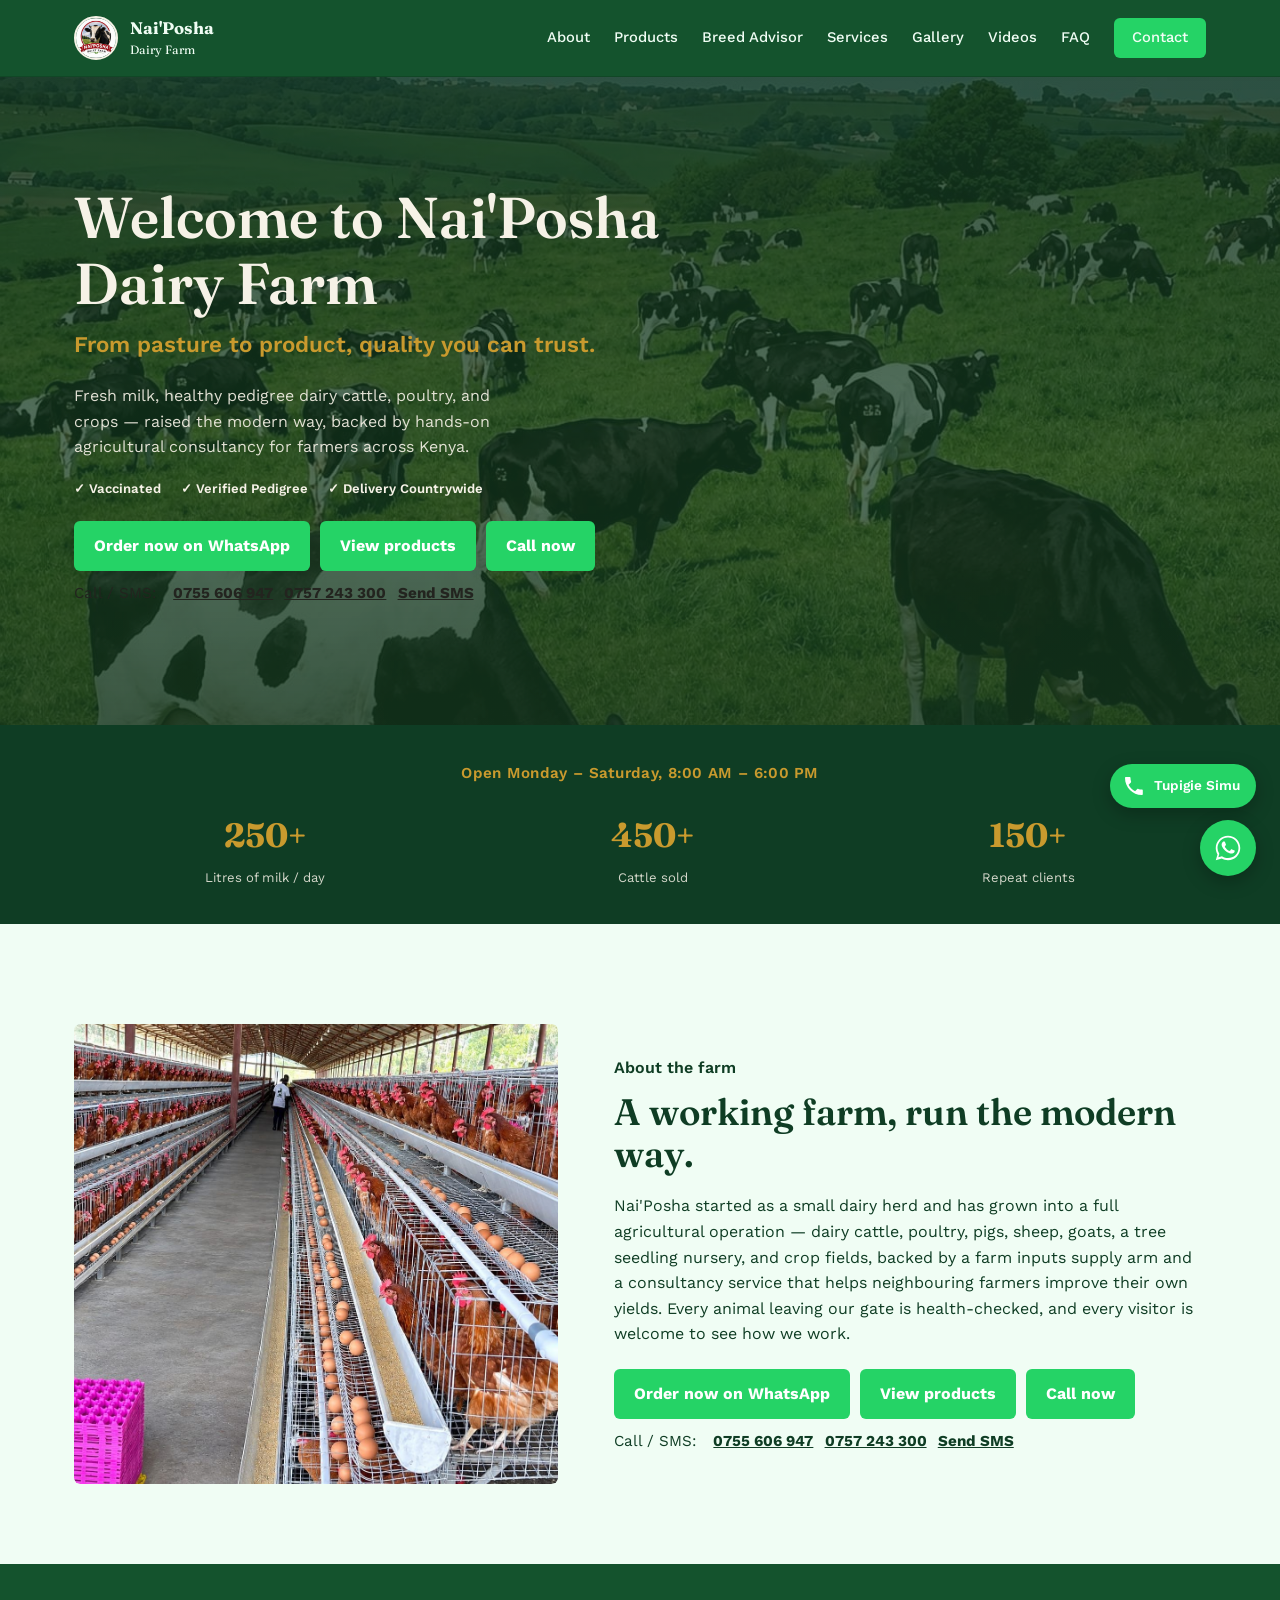
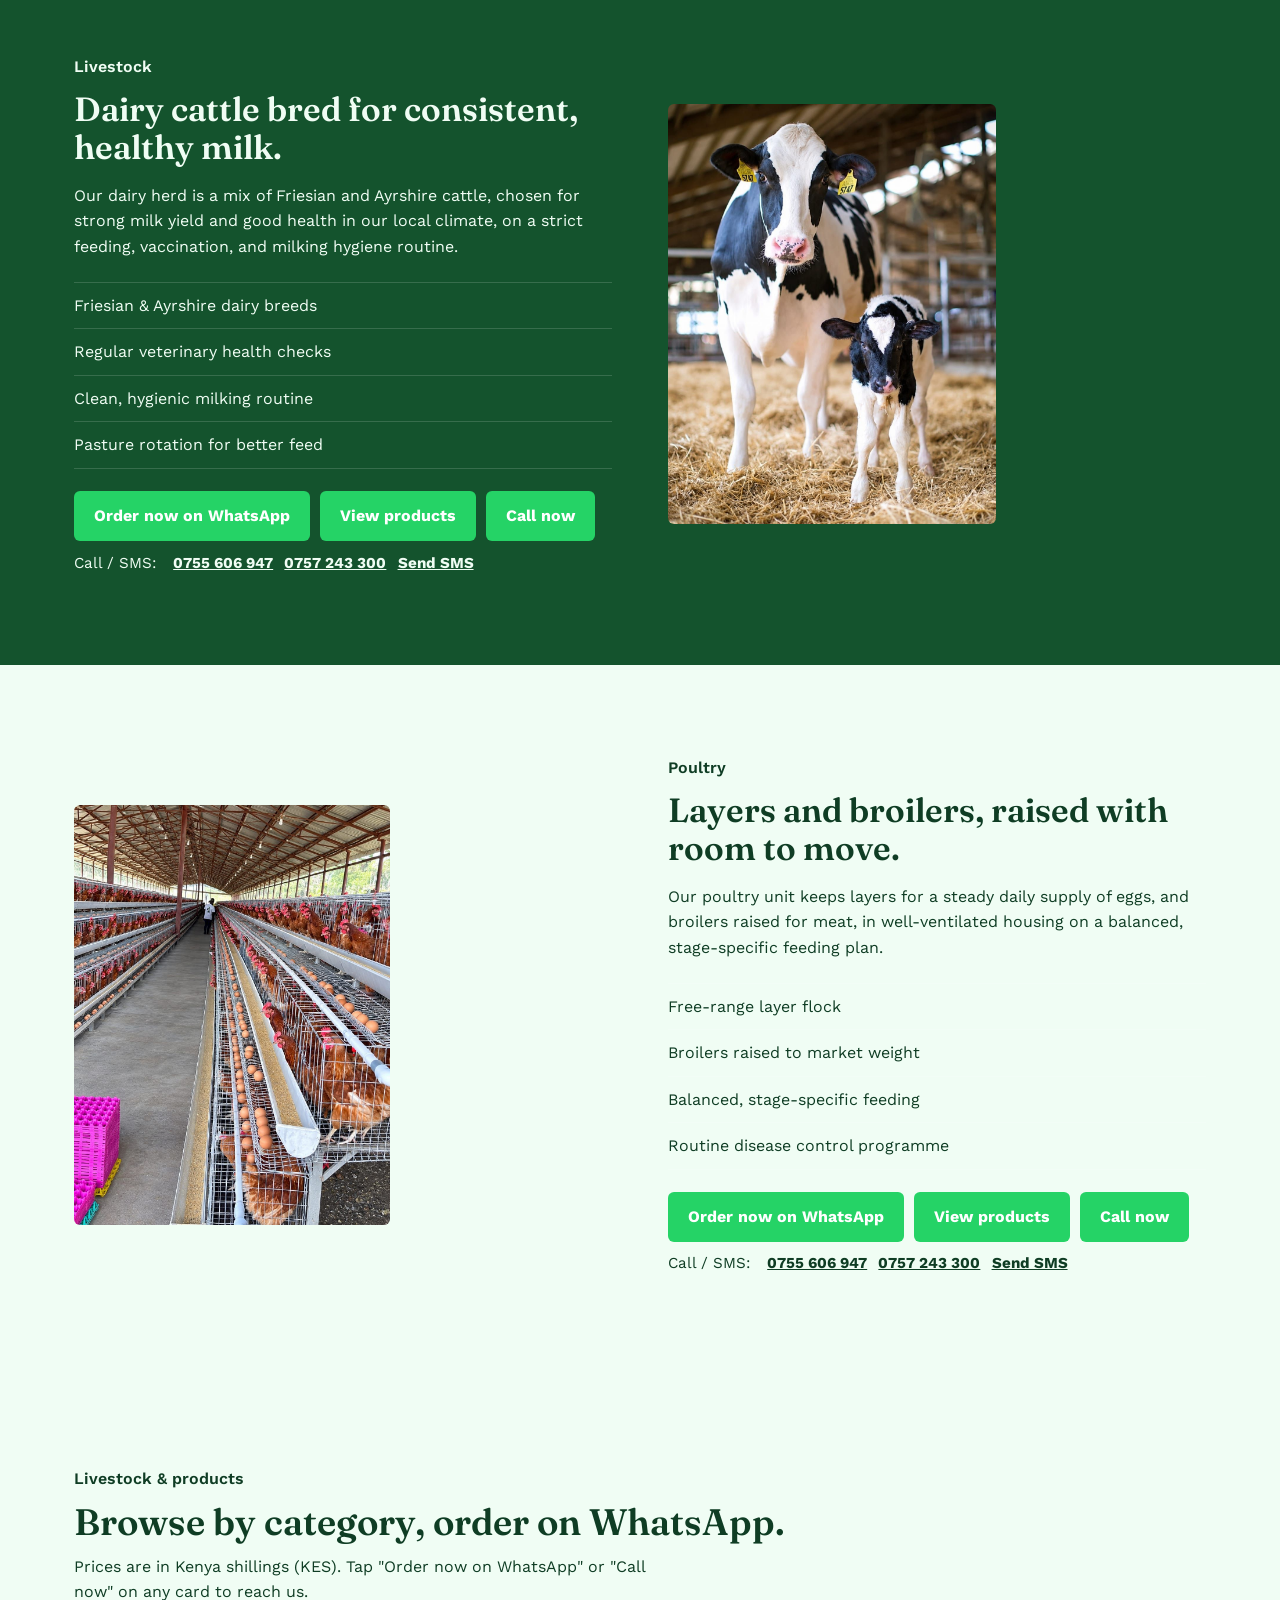
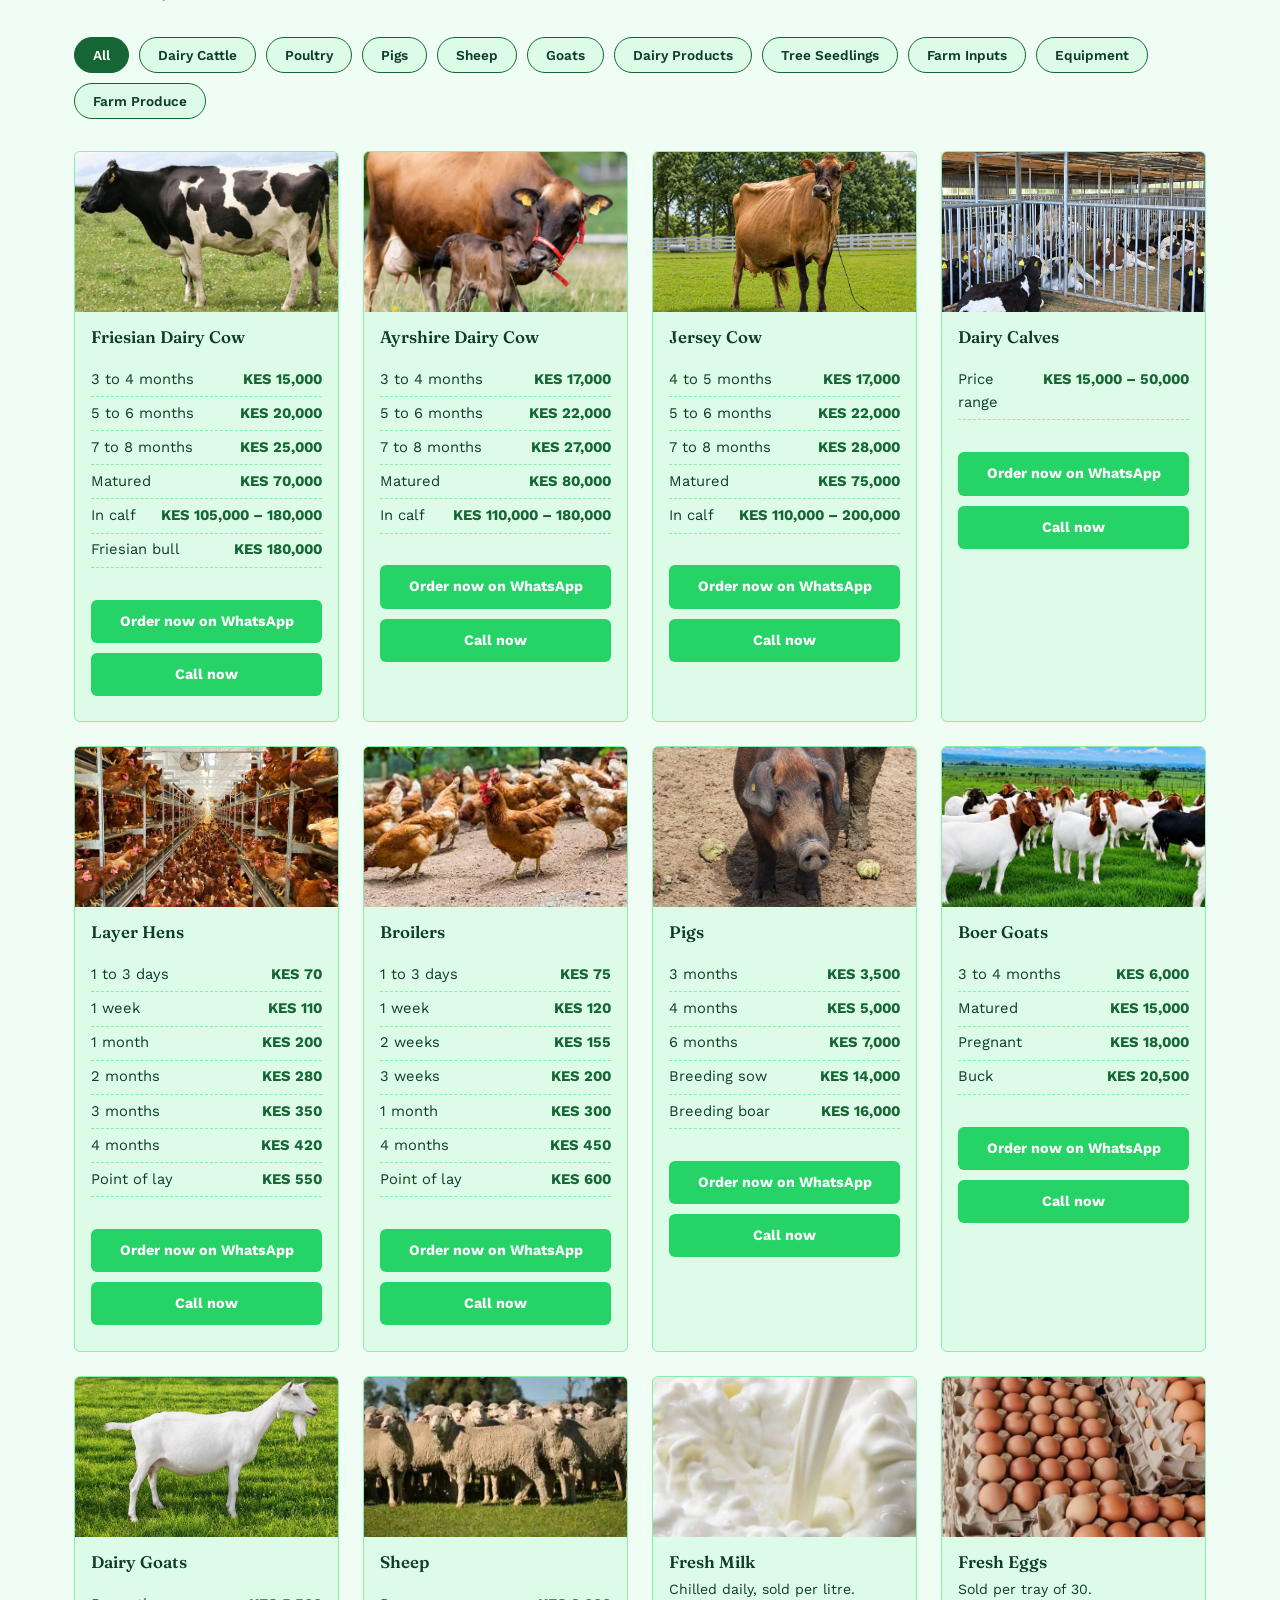
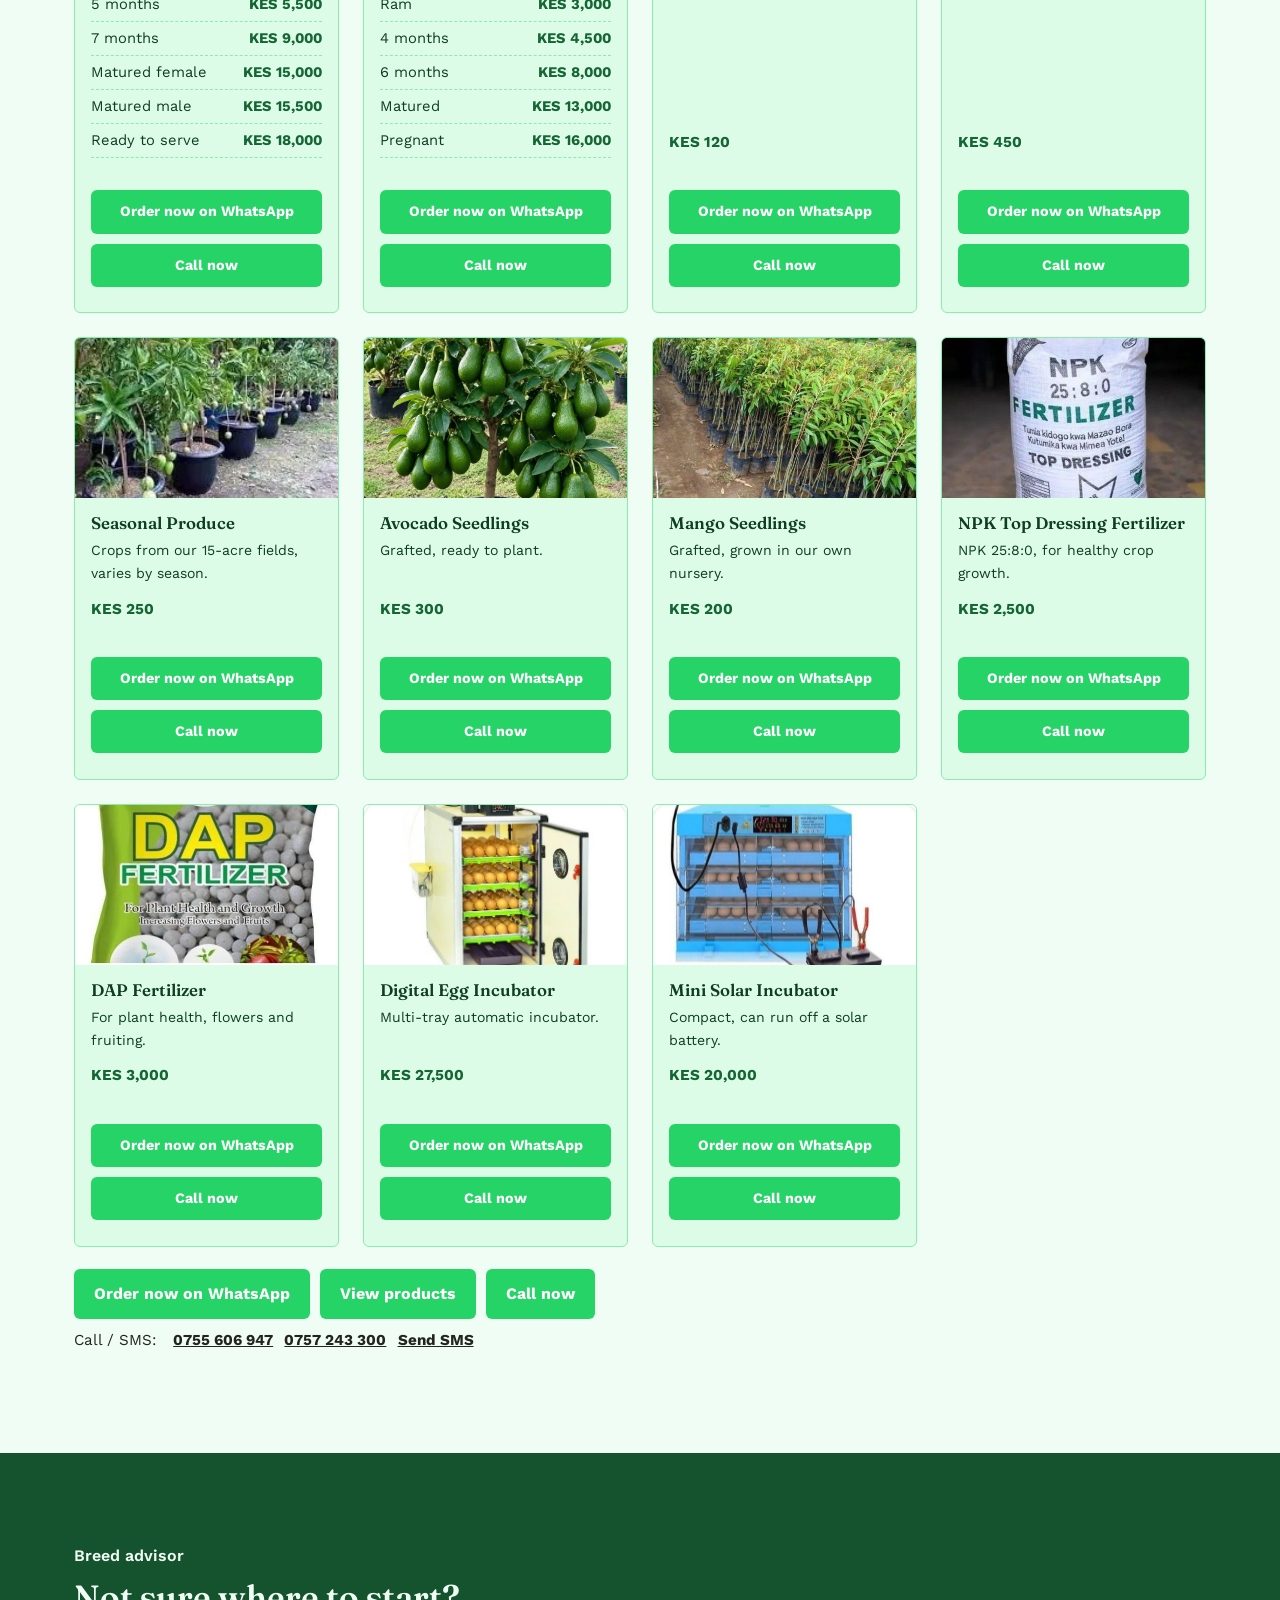
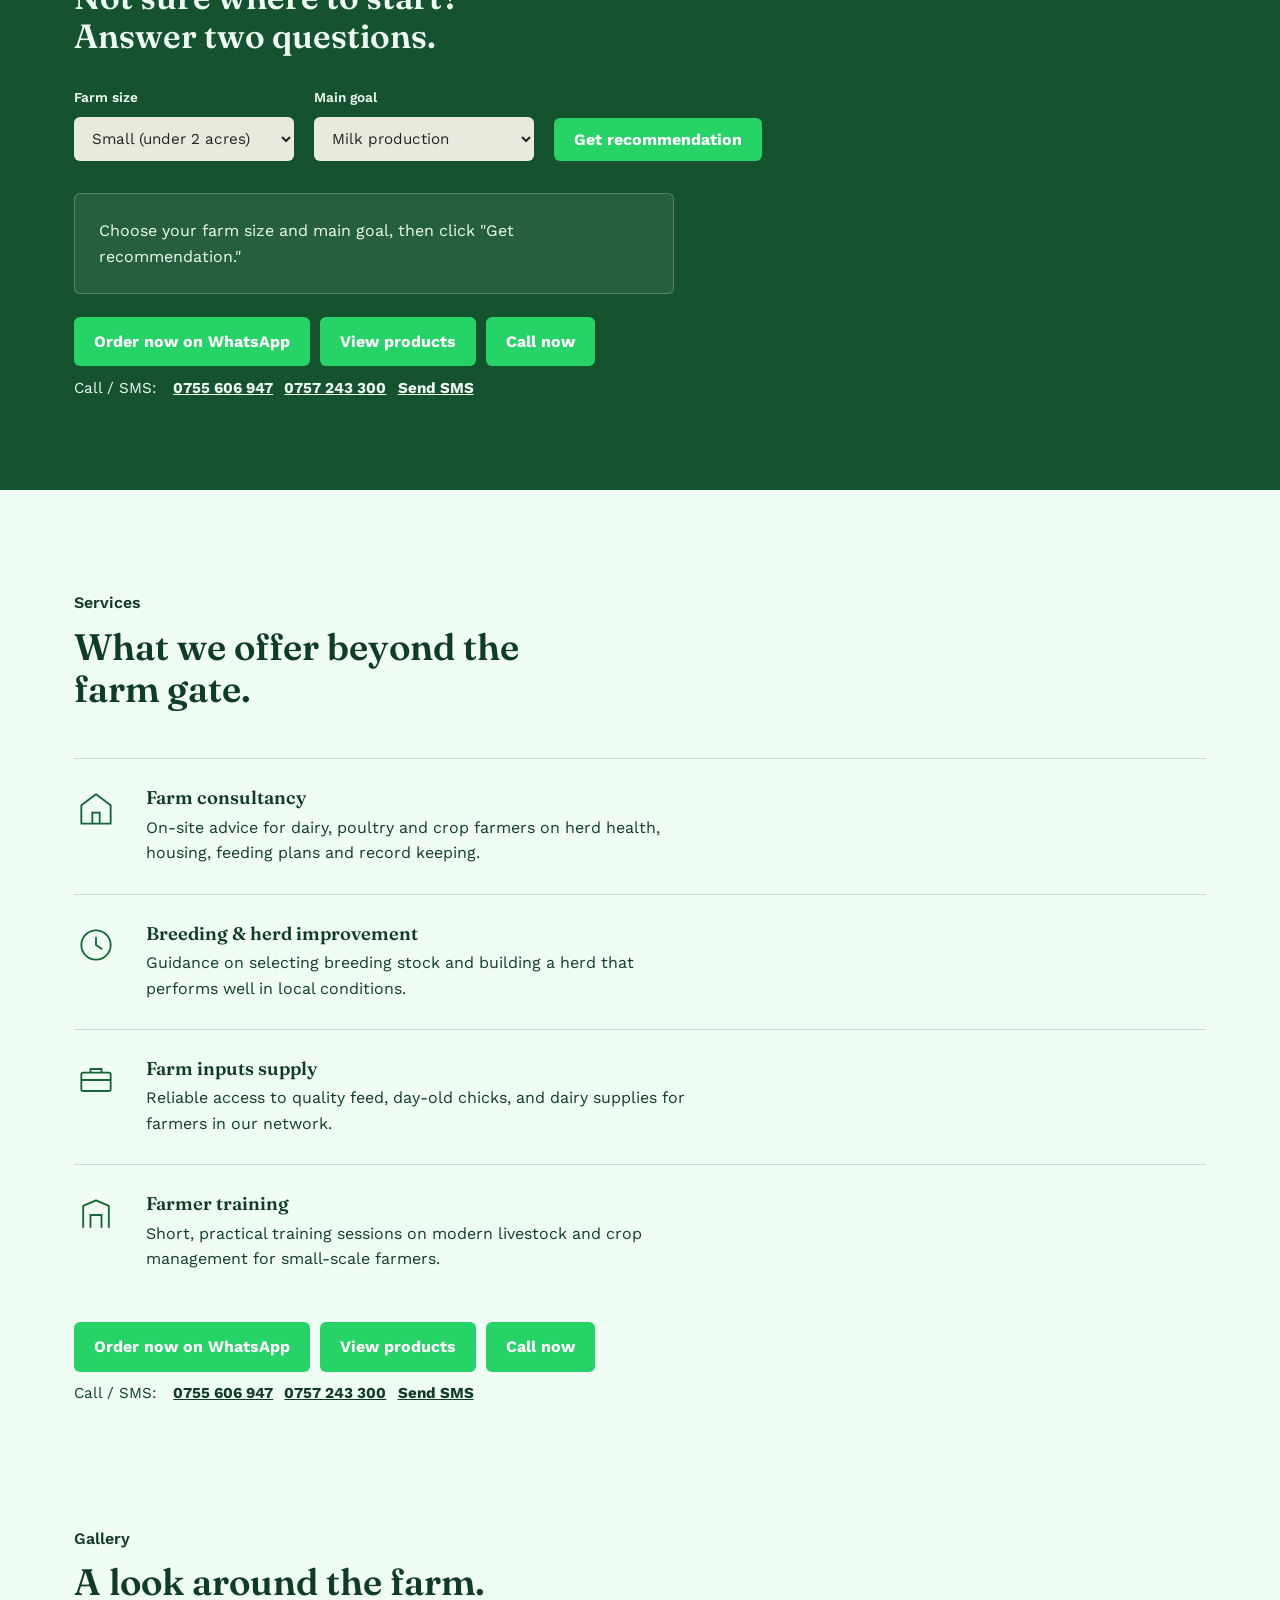
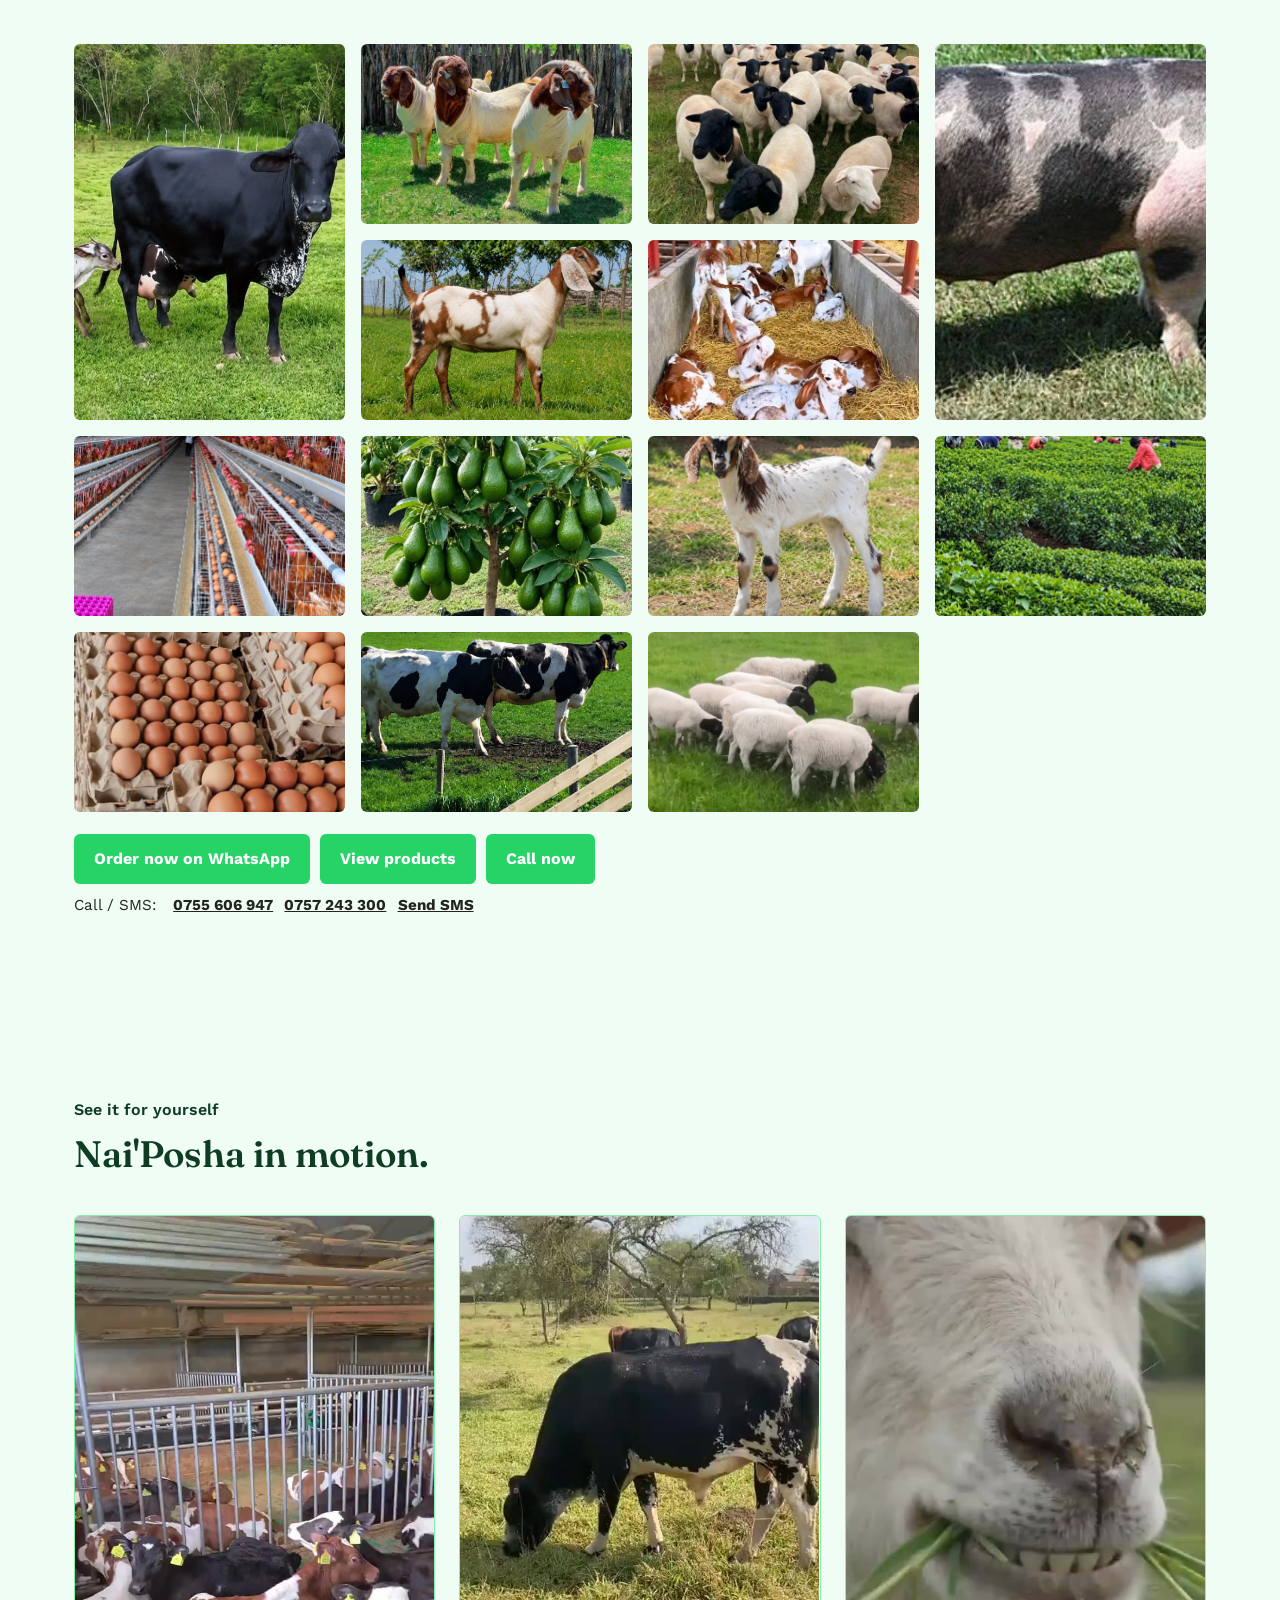
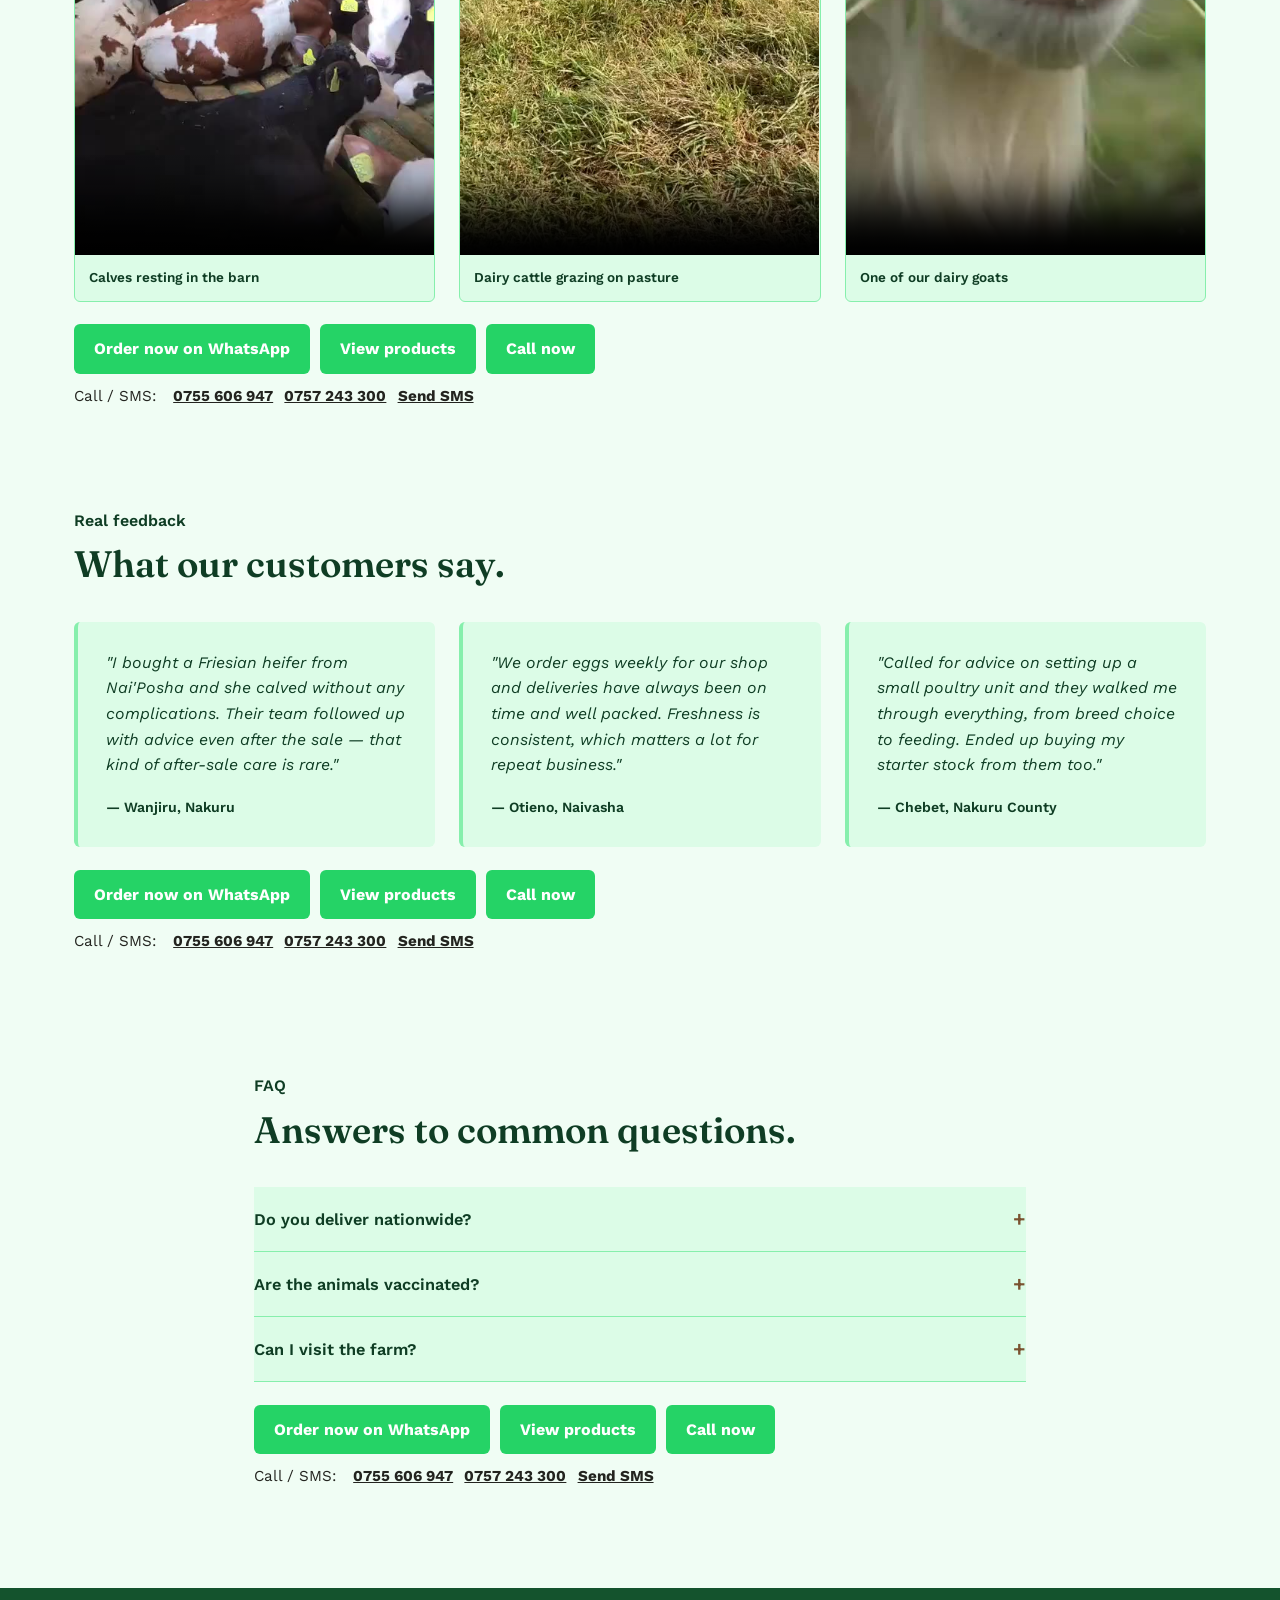
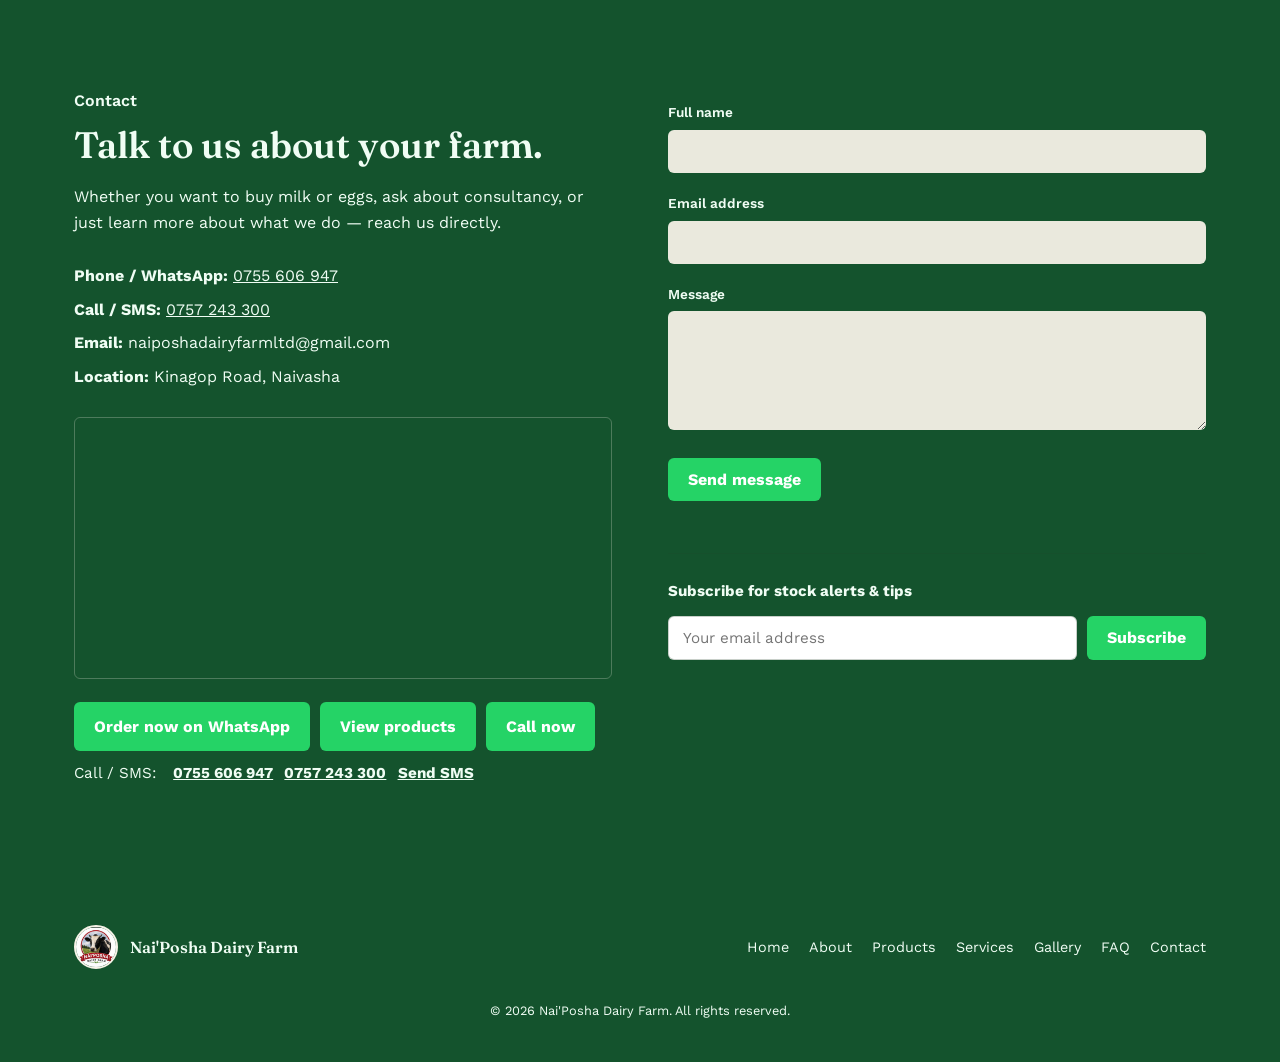
==== commit e75e288f: "Update contact numbers and product pricing details" ====
--- a/index.html
+++ b/index.html
@@ -26,7 +26,7 @@
     "logo": "https://naiposhadairyfarm.co.ke/images/logo-512.png",
     "contactPoint": [
       {"@type": "ContactPoint", "telephone": "+254755606947", "contactType": "customer service"},
-      {"@type": "ContactPoint", "telephone": "+254794777055", "contactType": "customer service"}
+      {"@type": "ContactPoint", "telephone": "+254757243300", "contactType": "customer service"}
     ]
   }
   </script>
@@ -313,7 +313,16 @@
 
         <div class="product-card" data-category="sheep">
           <img src="images/sheep-flock.jpg" alt="Sheep flock">
-          <div class="product-body"><h3>Sheep</h3><p>Hardy sheep raised on open pasture.</p><span class="product-price">KES 8,000&ndash;12,000</span></div>
+          <div class="product-body">
+            <h3>Sheep</h3>
+            <ul class="price-list">
+              <li>Ram<b>KES 3,000</b></li>
+              <li>4 months<b>KES 4,500</b></li>
+              <li>6 months<b>KES 8,000</b></li>
+              <li>Matured<b>KES 13,000</b></li>
+              <li>Pregnant<b>KES 16,000</b></li>
+            </ul>
+          </div>
         </div>
 
         <div class="product-card" data-category="dairy">
@@ -553,7 +562,7 @@
 
         <div class="contact-info">
           <p><strong>Phone / WhatsApp:</strong> <a href="tel:+254755606947">0755 606 947</a></p>
-          <p><strong>Call / SMS:</strong> <a href="tel:+254794777055">0794 777 055</a></p>
+          <p><strong>Call / SMS:</strong> <a href="tel:+254757243300">0757 243 300</a></p>
           <p><strong>Email:</strong> naiposhadairyfarmltd@gmail.com</p>
           <p><strong>Location:</strong> Kinagop Road, Naivasha</p>
         </div>
@@ -641,7 +650,7 @@
   <!-- Adds the green buttons + Call/SMS line to every section and product card -->
   <script>
   (function () {
-    var WA = "254755606947", CALL1 = "+254755606947", CALL2 = "+254794777055";
+    var WA = "254755606947", CALL1 = "+254755606947", CALL2 = "+254757243300";
     function wa(m) { return "https://wa.me/" + WA + "?text=" + encodeURIComponent(m); }
     document.querySelectorAll("body > section").forEach(function (sec) {
       var t = sec.querySelector(".hero-text, .about-text, .band-text, .contact-text") || sec.firstElementChild;
@@ -654,7 +663,7 @@
         '<a class="cta-btn" href="' + view + '">View products</a>' +
         '<a class="cta-btn" href="tel:' + CALL1 + '">Call now</a></div>' +
         '<p class="contact-strip">Call / SMS: <a href="tel:' + CALL1 + '">0755 606 947</a>' +
-        '<a href="tel:' + CALL2 + '">0794 777 055</a><a href="sms:' + CALL2 + '">Send SMS</a></p>';
+        '<a href="tel:' + CALL2 + '">0757 243 300</a><a href="sms:' + CALL2 + '">Send SMS</a></p>';
       t.appendChild(box);
     });
     document.querySelectorAll(".product-card .product-body").forEach(function (b) {
